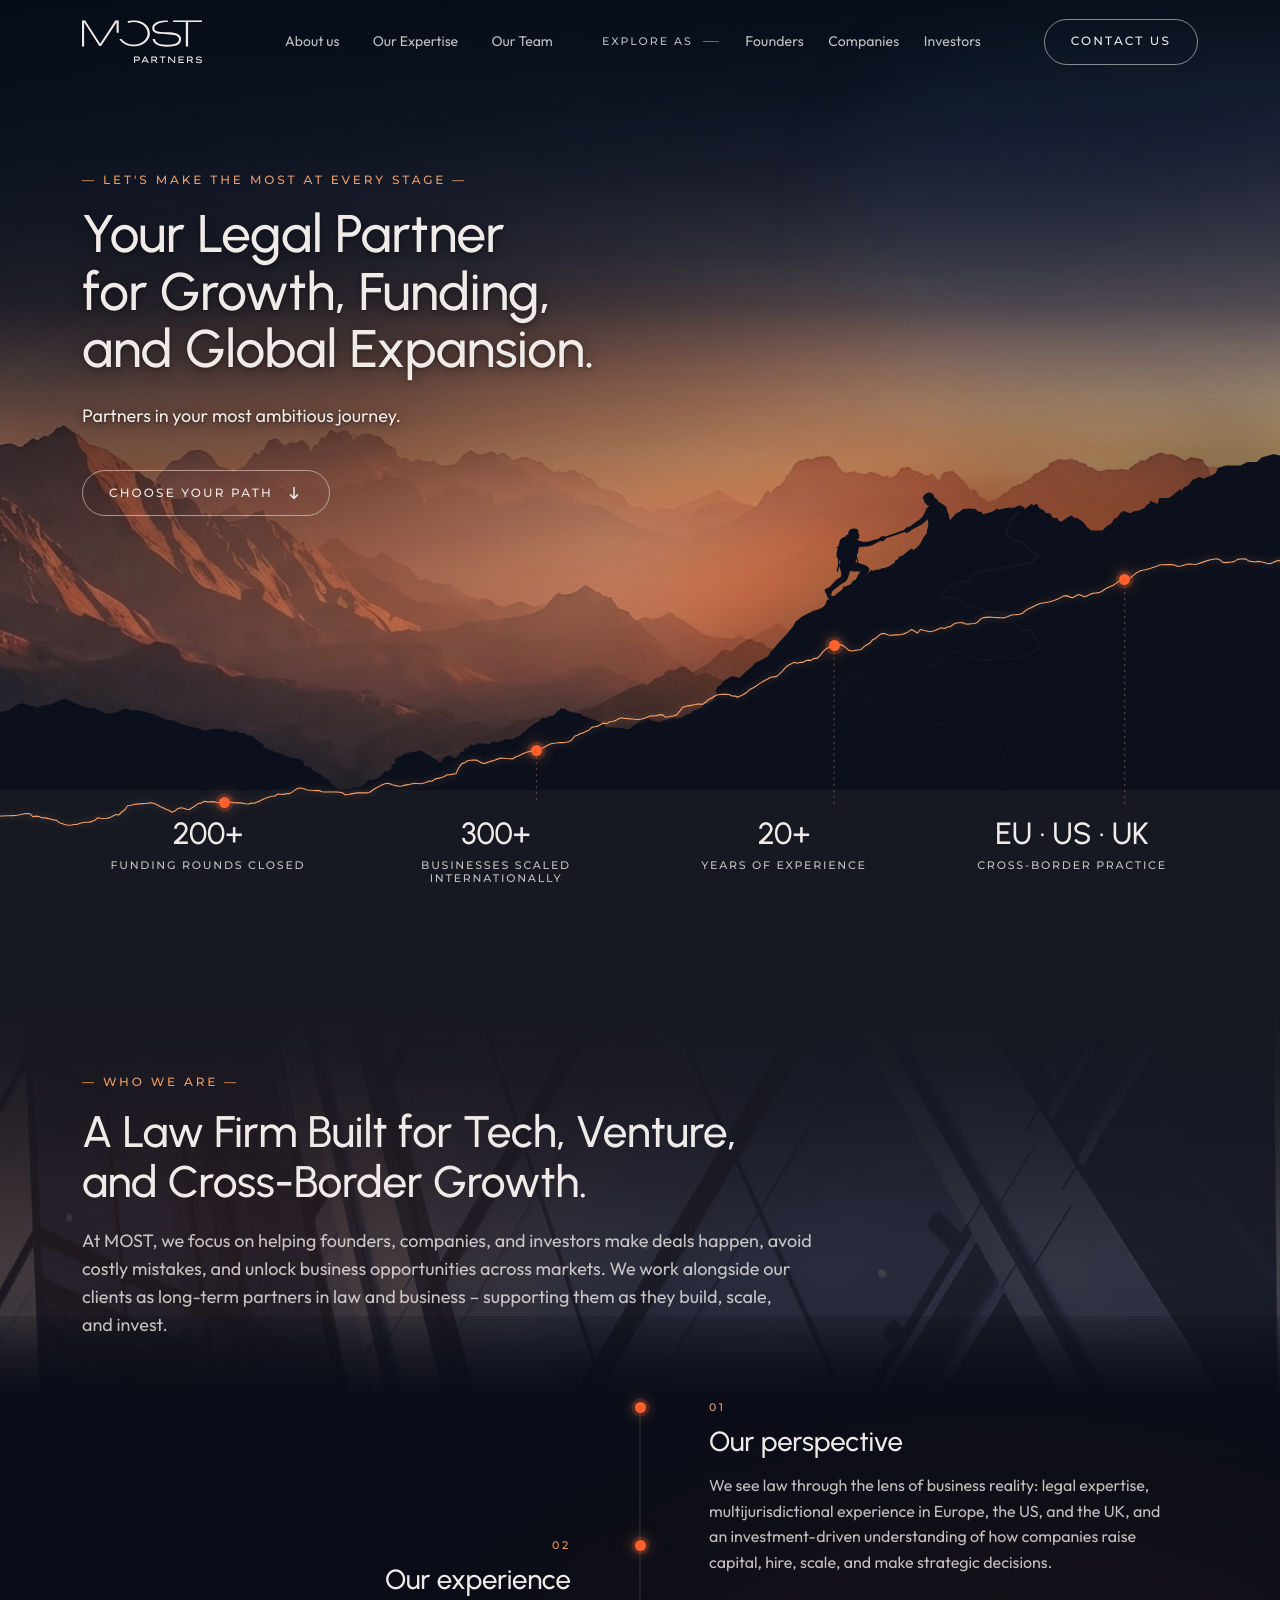
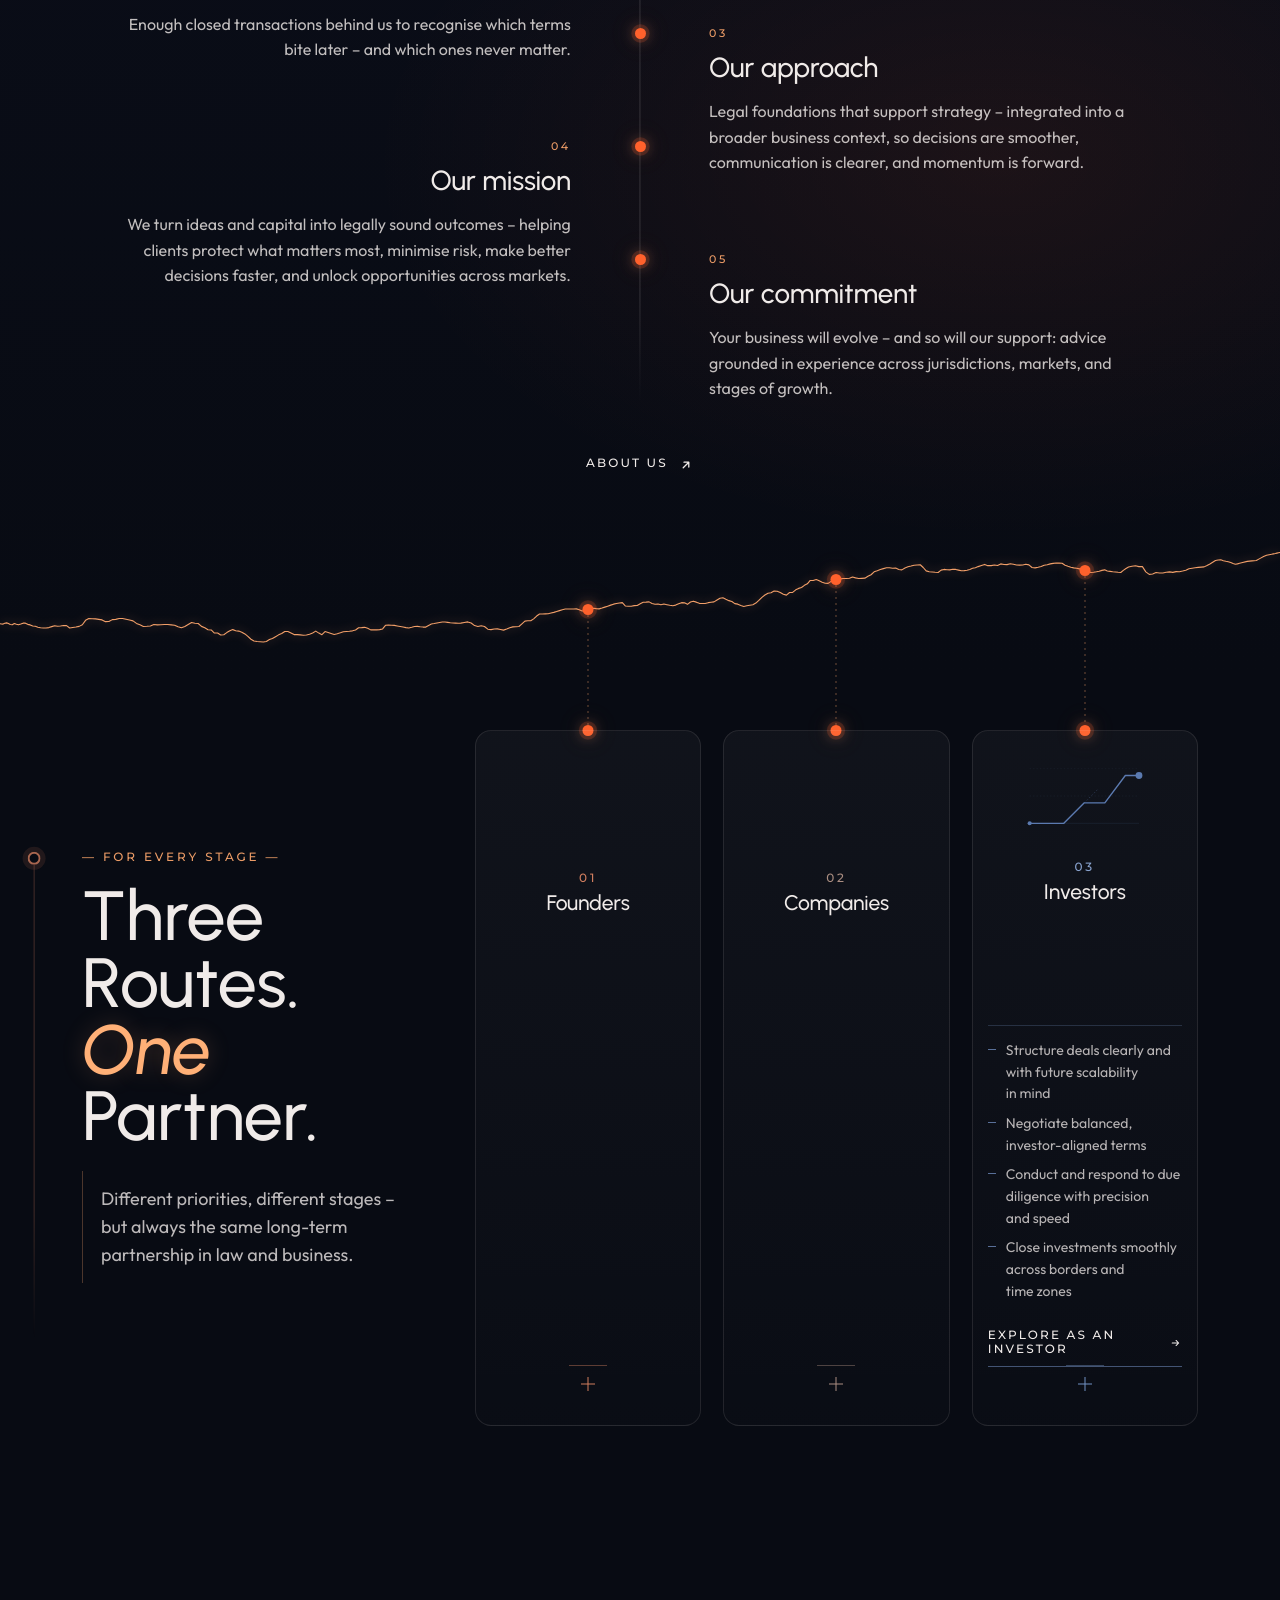
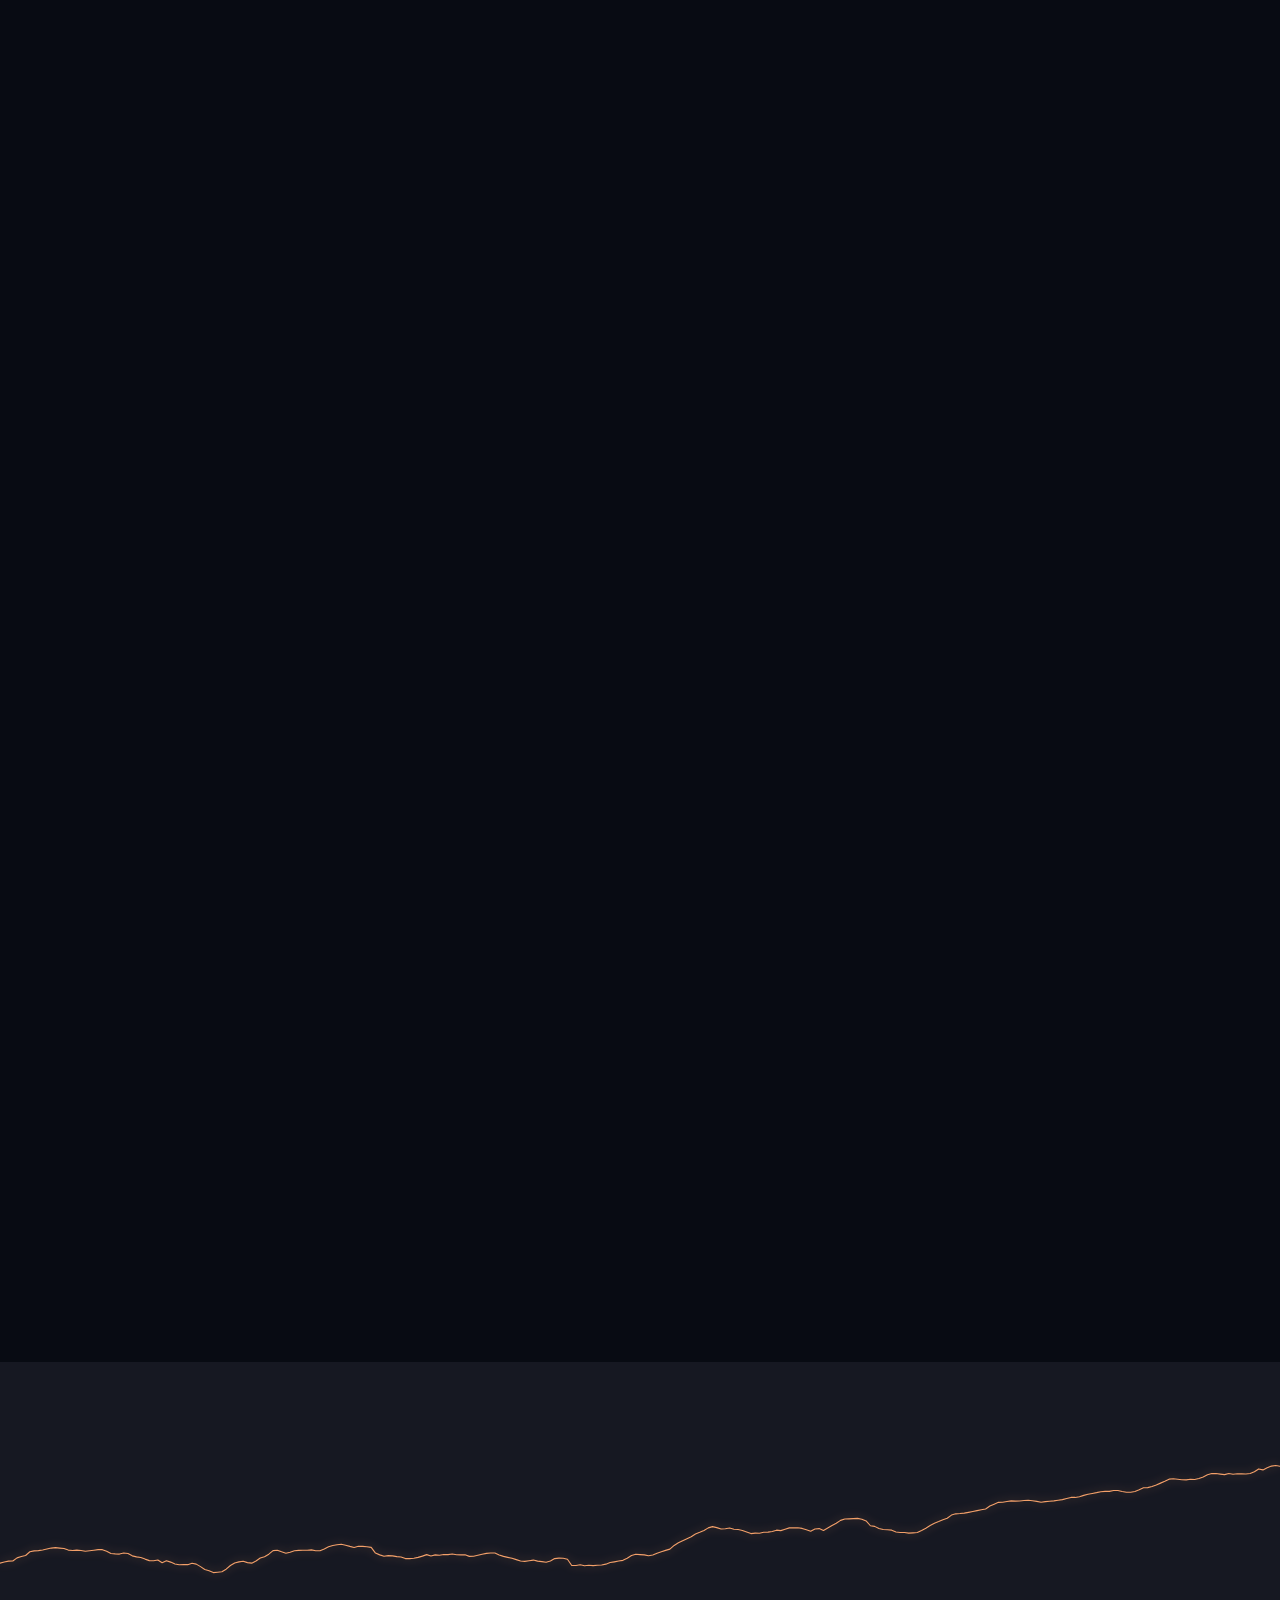
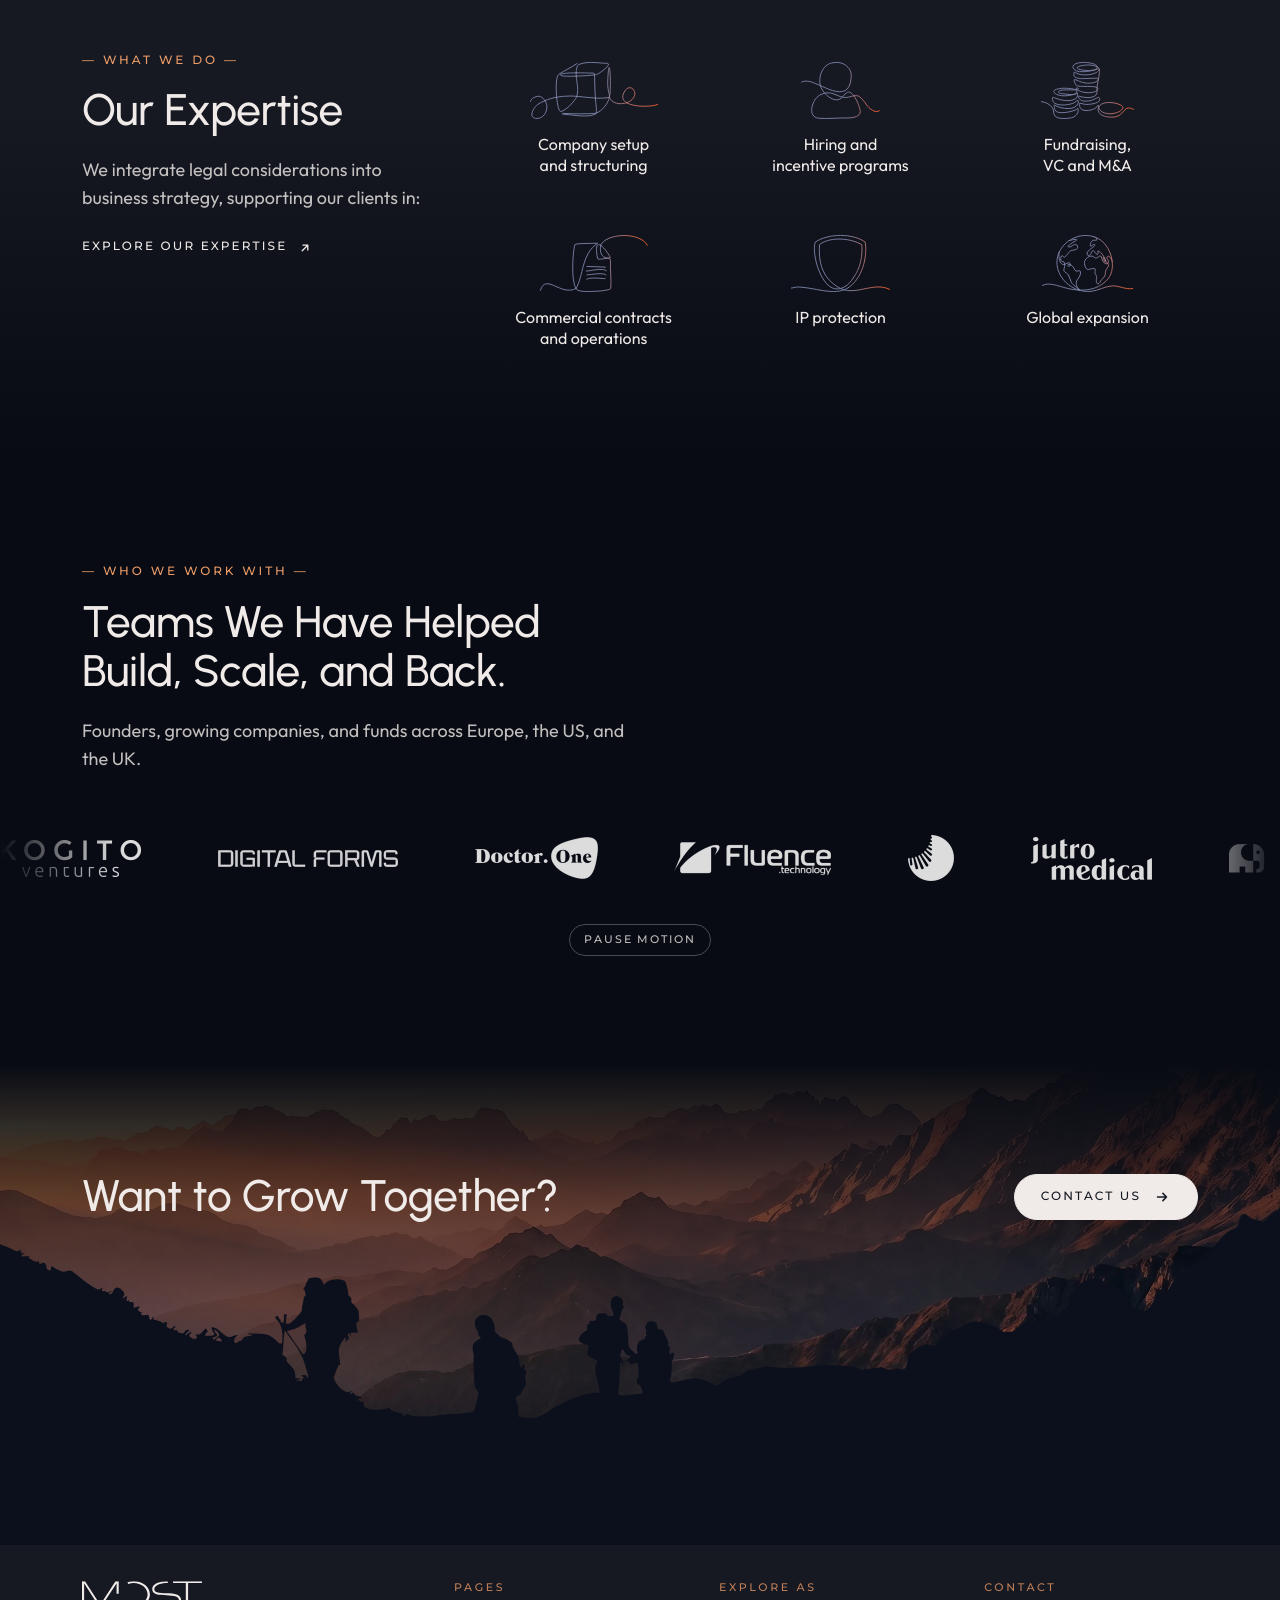
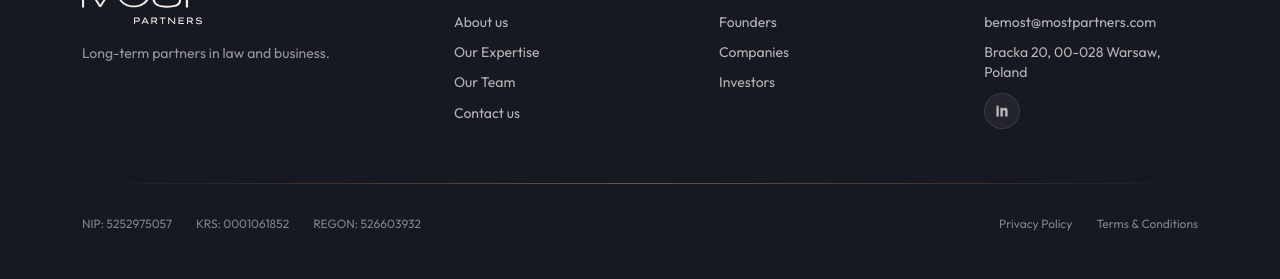
==== index.html @ ebda1b15 "Client marks: the clients' logos in place of the placeholders Eight logos from the client, white on " ====
<!doctype html>
<html lang="en">
  <head>
    <meta charset="utf-8" />
    <meta name="viewport" content="width=device-width, initial-scale=1" />
    <meta name="robots" content="noindex, nofollow, noarchive, nosnippet" />
    <meta name="googlebot" content="noindex, nofollow, noarchive, nosnippet" />
    <title>MOST Partners – Legal Partner for Growth</title>
    <meta
      name="description"
      content="MOST accompanies founders, tech companies, and investors as long-term partners in law and business."
    />
    <link rel="icon" href="favicon.svg" type="image/svg+xml" />
    <meta property="og:type" content="website" />
    <meta property="og:site_name" content="MOST Partners" />
    <meta property="og:title" content="MOST Partners – Legal Partner for Growth" />
    <meta property="og:description" content="MOST accompanies founders, tech companies, and investors as long-term partners in law and business." />
    <meta property="og:image" content="og-image.jpg" />
    <meta name="twitter:card" content="summary_large_image" />
    <link rel="preconnect" href="https://fonts.googleapis.com" />
    <link rel="preconnect" href="https://fonts.gstatic.com" crossorigin />
    <link
      rel="preload"
      as="style"
      href="https://fonts.googleapis.com/css2?family=Montserrat:wght@500&family=Outfit:wght@400;500&family=Urbanist:ital,wght@0,500;0,600;1,500&display=swap"
      onload="this.onload=null;this.rel='stylesheet'"
    />
    <noscript>
      <link
        href="https://fonts.googleapis.com/css2?family=Montserrat:wght@500&family=Outfit:wght@400;500&family=Urbanist:ital,wght@0,500;0,600;1,500&display=swap"
        rel="stylesheet"
      />
    </noscript>
    <link rel="stylesheet" href="styles.css" />
    <script src="script.js" defer></script>
  </head>
  <body class="page--home">
    <a class="skip-link" href="#main">Skip to content</a>
    <svg width="0" height="0" style="position:absolute" aria-hidden="true">
      <symbol id="most-logo" viewBox="0 0 160 58">
        <path d="M46.1176 16.6761V2.64803L25.4118 34.1921H23.0588L2.82353 2.64803V34.8539H0V0.000976562H4L24.2989 31.1793L44.6596 0.000976562H48.9412V16.6761H46.1176Z" />
        <path d="M138.405 2.42772L131.413 2.4491L121.412 2.42772V0.0454102H159.925V2.42772H141.47V34.8427H138.405V2.42772Z" />
        <path d="M87.1559 20.0227C87.3404 19.172 87.4367 18.2971 87.4367 17.4056C87.4367 9.129 79.0972 2.37804 68.8867 2.37804C66.4508 2.37804 64.0639 2.75627 61.7605 3.51911L60.5396 1.48402C63.2406 0.537788 66.1008 0.0513 69.122 0.0513C81.0285 0.0513 90.5527 7.75359 90.5527 17.4056C90.5527 18.2958 90.4723 19.1695 90.3177 20.0227C89.9974 21.7789 89.3585 23.4485 88.4513 24.9895C85.0152 30.8159 77.7155 34.8135 69.122 34.8135C60.5144 34.8135 53.1736 30.8324 49.7249 24.9895H52.7884C56.0147 29.4748 62.0161 32.488 68.8867 32.488C75.7447 32.488 81.7051 29.4608 84.9156 24.9895C86.001 23.4778 86.7709 21.8018 87.1559 20.0227Z" />
        <path d="M114.353 2.42674C103.316 2.42674 96.4705 5.99848 96.4705 10.5885C96.4705 12.9579 97.7646 13.8238 99.8823 14.7797C103.059 16.2135 109.077 15.9515 113.059 16.1032C117.559 16.2554 122.736 16.3607 127.059 18.0885C129.412 19.0289 132.118 21.7293 132.118 24.7061C132.118 31.3238 128.782 35.1841 112.507 35.1841C95.8823 35.1841 94.4705 26.6914 94.1924 25.037H97.2513C97.7646 27.4635 99.1764 32.7576 112.507 32.7576C127.16 32.7576 129.294 29.0076 129.294 24.7061C129.294 22.6106 126.823 21.1216 125.294 20.4047C122.458 19.0753 117.167 18.7332 112.823 18.5297C108.689 18.3779 102.353 18.6042 98.4216 17.0114C95.8051 15.9512 93.647 13.787 93.647 10.5747C93.647 3.75027 101.951 0.000274658 114.353 0.000274658" />
        <path d="M69.4116 57.1026V48.4098H74.4208C74.9271 48.4098 75.3884 48.5299 75.8048 48.77C76.2294 49.0018 76.5682 49.3205 76.8213 49.7262C77.0745 50.1318 77.201 50.583 77.201 51.0798C77.201 51.6013 77.0622 52.0774 76.7846 52.5079C76.507 52.9301 76.1396 53.2695 75.6823 53.5262C75.2251 53.7745 74.7229 53.8987 74.1759 53.8987H70.7343V57.1026H69.4116ZM70.7343 52.6072H74.0534C74.3637 52.6072 74.6495 52.5368 74.9107 52.3961C75.1802 52.2554 75.3925 52.0691 75.5476 51.8373C75.7109 51.6055 75.7926 51.353 75.7926 51.0798C75.7926 50.8231 75.7109 50.5913 75.5476 50.3843C75.3925 50.1774 75.1802 50.0118 74.9107 49.8876C74.6495 49.7634 74.3637 49.7013 74.0534 49.7013H70.7343V52.6072Z" />
        <path d="M79.1814 57.1026L83.37 48.4098H84.9132L89.0773 57.1026H87.6199L84.7417 51.117C84.6682 50.9597 84.5948 50.8066 84.5213 50.6575C84.4478 50.5085 84.3743 50.3595 84.3008 50.2105C84.2355 50.0615 84.1702 49.9042 84.1049 49.7386C84.0395 49.573 83.9742 49.3909 83.9089 49.1922L84.3008 49.1798C84.2273 49.3785 84.1538 49.5647 84.0804 49.7386C84.015 49.9124 83.9456 50.078 83.8721 50.2353C83.7987 50.3926 83.7252 50.5499 83.6517 50.7072C83.5782 50.8562 83.5047 51.0094 83.4312 51.1667L80.5776 57.1026H79.1814ZM81.0062 55.066L81.5329 53.7745H86.6156L86.8238 55.066H81.0062Z" />
        <path d="M92.4354 57.1026V48.4098H97.4446C97.9509 48.4098 98.4122 48.5299 98.8286 48.77C99.2532 49.0018 99.592 49.3205 99.8451 49.7262C100.098 50.1318 100.225 50.583 100.225 51.0798C100.225 51.6013 100.086 52.0774 99.8084 52.5079C99.5308 52.9301 99.1634 53.2695 98.7061 53.5262C98.2489 53.7745 97.7467 53.8987 97.1997 53.8987H93.7582V57.1026H92.4354ZM99.0736 57.1026L96.1587 53.1785L97.5671 52.868L100.727 57.1151L99.0736 57.1026ZM93.7582 52.6072H97.0772C97.3875 52.6072 97.6733 52.5368 97.9345 52.3961C98.204 52.2554 98.4163 52.0691 98.5714 51.8373C98.7347 51.6055 98.8164 51.353 98.8164 51.0798C98.8164 50.8231 98.7347 50.5913 98.5714 50.3843C98.4163 50.1774 98.204 50.0118 97.9345 49.8876C97.6733 49.7634 97.3875 49.7013 97.0772 49.7013H93.7582V52.6072Z" />
        <path d="M106.829 57.1026V49.7013H103.571V48.4098H111.483V49.7013H108.152V57.1026H106.829Z" />
        <path d="M114.933 57.1026V48.4098H116.243L123.2 55.5255L123.127 55.6373C123.086 55.3889 123.049 55.124 123.016 54.8425C122.992 54.5527 122.971 54.2588 122.955 53.9608C122.939 53.6545 122.922 53.3482 122.906 53.0419C122.898 52.7273 122.89 52.4209 122.882 52.1229C122.882 51.8249 122.882 51.5392 122.882 51.266V48.4098H124.204V57.1026H122.869L115.999 50.2477L116.011 50.0739C116.027 50.2229 116.043 50.4009 116.06 50.6079C116.076 50.8148 116.096 51.0384 116.121 51.2785C116.145 51.5185 116.166 51.7669 116.182 52.0236C116.207 52.2719 116.223 52.5244 116.231 52.7811C116.248 53.0294 116.256 53.2654 116.256 53.4889V57.1026H114.933Z" />
        <path d="M128.664 57.1026V48.4098H135.779V49.7013H129.986V55.8111H135.779V57.1026H128.664ZM129.386 53.2902V51.9987H135.106V53.2902H129.386Z" />
        <path d="M139.966 57.1026V48.4098H144.975C145.482 48.4098 145.943 48.5299 146.359 48.77C146.784 49.0018 147.123 49.3205 147.376 49.7262C147.629 50.1318 147.756 50.583 147.756 51.0798C147.756 51.6013 147.617 52.0774 147.339 52.5079C147.061 52.9301 146.694 53.2695 146.237 53.5262C145.78 53.7745 145.277 53.8987 144.73 53.8987H141.289V57.1026H139.966ZM146.604 57.1026L143.689 53.1785L145.098 52.868L148.258 57.1151L146.604 57.1026ZM141.289 52.6072H144.608C144.918 52.6072 145.204 52.5368 145.465 52.3961C145.735 52.2554 145.947 52.0691 146.102 51.8373C146.265 51.6055 146.347 51.353 146.347 51.0798C146.347 50.8231 146.265 50.5913 146.102 50.3843C145.947 50.1774 145.735 50.0118 145.465 49.8876C145.204 49.7634 144.918 49.7013 144.608 49.7013H141.289V52.6072Z" />
        <path d="M155.97 57.2268C155.358 57.2268 154.791 57.1647 154.268 57.0405C153.754 56.9164 153.28 56.7301 152.847 56.4817C152.423 56.2334 152.035 55.9188 151.684 55.5379L152.517 54.4203C153.047 54.975 153.586 55.3806 154.133 55.6373C154.689 55.8939 155.305 56.0222 155.983 56.0222C156.407 56.0222 156.815 55.9726 157.207 55.8732C157.599 55.7656 157.922 55.6083 158.175 55.4013C158.428 55.1861 158.555 54.917 158.555 54.5941C158.555 54.3872 158.485 54.2175 158.346 54.085C158.208 53.9525 158.024 53.8449 157.795 53.7621C157.575 53.6793 157.334 53.6131 157.073 53.5634C156.811 53.5137 156.558 53.4765 156.313 53.4517C156.077 53.4268 155.877 53.4061 155.713 53.3896C155.166 53.3151 154.668 53.2157 154.219 53.0915C153.778 52.9591 153.398 52.7935 153.08 52.5948C152.77 52.3961 152.529 52.1519 152.357 51.8621C152.194 51.5724 152.112 51.2371 152.112 50.8562C152.112 50.4506 152.206 50.0904 152.394 49.7758C152.59 49.453 152.86 49.1839 153.202 48.9687C153.554 48.7451 153.958 48.5754 154.415 48.4595C154.88 48.3436 155.383 48.2856 155.921 48.2856C156.493 48.2856 157.016 48.3436 157.489 48.4595C157.963 48.5754 158.383 48.7493 158.751 48.9811C159.126 49.2046 159.436 49.4819 159.681 49.8131L158.8 50.7941C158.571 50.5127 158.306 50.2767 158.003 50.0863C157.701 49.8876 157.371 49.7386 157.011 49.6392C156.66 49.5399 156.285 49.4902 155.885 49.4902C155.444 49.4902 155.048 49.5399 154.697 49.6392C154.346 49.7386 154.068 49.8793 153.864 50.0615C153.66 50.2353 153.558 50.4506 153.558 50.7072C153.558 50.9307 153.619 51.1212 153.741 51.2785C153.872 51.4358 154.052 51.5682 154.28 51.6758C154.509 51.7752 154.782 51.858 155.101 51.9242C155.427 51.9904 155.787 52.0484 156.179 52.0981C156.669 52.156 157.142 52.2305 157.599 52.3216C158.057 52.4127 158.465 52.541 158.824 52.7066C159.183 52.8639 159.469 53.0791 159.681 53.3523C159.894 53.6255 160 53.9815 160 54.4203C160 54.9832 159.832 55.4758 159.498 55.8981C159.163 56.3203 158.693 56.6473 158.089 56.8791C157.493 57.1109 156.787 57.2268 155.97 57.2268Z" />
      </symbol>
    </svg>

    <div class="scroll-progress" aria-hidden="true"></div>

    <header class="top-nav">
      <a class="wordmark" href="index.html" aria-label="MOST Partners home" aria-current="page">
        <svg class="wordmark__logo" viewBox="0 0 160 58" role="img" aria-label="MOST Partners">
          <use href="#most-logo" />
        </svg>
      </a>

      <nav class="top-nav__menu top-nav__menu--left" aria-label="Primary sections">
        <a href="about-us.html">About us</a>
        <a href="expertise.html">Our Expertise</a>
        <a href="our-team.html">Our Team</a>
      </nav>

      <nav class="top-nav__menu top-nav__menu--right" aria-labelledby="nav-explore-as">
        <span class="top-nav__lead" id="nav-explore-as">explore as</span>
        <a href="for-founders.html">Founders</a>
        <a href="for-companies.html">Companies</a>
        <a href="for-investors.html">Investors</a>
      </nav>

      <a class="nav-cta btn" href="contact.html">Contact us</a>

      <button class="icon-button" type="button" aria-label="Open menu" aria-expanded="false" aria-controls="mobile-menu">
        <span></span>
        <span></span>
      </button>
    </header>

    <div class="mobile-menu" id="mobile-menu" role="dialog" aria-modal="true" aria-label="Menu" hidden>
      <div class="mobile-menu__panel">
        <div class="mobile-menu__top">
          <a class="wordmark" href="index.html" aria-label="MOST Partners home" aria-current="page">
            <svg class="wordmark__logo" viewBox="0 0 160 58" role="img" aria-label="MOST">
              <use href="#most-logo" />
            </svg>
          </a>
          <button class="close-button" type="button" aria-label="Close menu">
            <svg viewBox="0 0 24 24" aria-hidden="true">
              <path d="M6 6l12 12M18 6 6 18" />
            </svg>
          </button>
        </div>
        <nav class="mobile-menu__links" aria-label="Site pages">
          <ul class="mobile-menu__primary">
            <li><a href="about-us.html">About us</a></li>
            <li><a href="expertise.html">Our Expertise</a></li>
            <li><a href="our-team.html">Our Team</a></li>
          </ul>
          <div class="mobile-menu__group">
            <p class="mobile-menu__lead" id="mobile-menu-explore">explore as</p>
            <ul class="mobile-menu__audience" aria-labelledby="mobile-menu-explore">
              <li><a class="mobile-menu__route mobile-menu__route--founders" href="for-founders.html">Founders</a></li>
              <li><a class="mobile-menu__route mobile-menu__route--companies" href="for-companies.html">Companies</a></li>
              <li><a class="mobile-menu__route mobile-menu__route--investors" href="for-investors.html">Investors</a></li>
            </ul>
          </div>
        </nav>
        <div class="mobile-menu__foot">
          <a class="mobile-menu__cta btn btn--solid" href="contact.html">
            <span>Contact us</span>
            <svg viewBox="0 0 20 20" aria-hidden="true"><path d="M5 10h10M11 6l4 4-4 4" fill="none" stroke="currentColor" stroke-width="1.7" stroke-linecap="round" stroke-linejoin="round" /></svg>
          </a>
          <div class="mobile-menu__contact">
            <a class="mobile-menu__mail" href="mailto:bemost@mostpartners.com">bemost@mostpartners.com</a>
            <a class="mobile-menu__social" href="#" aria-label="LinkedIn"><svg viewBox="0 0 20 20" aria-hidden="true"><path d="M3 6h3v11H3V6Zm1.5-3a1.5 1.5 0 1 1 0 3 1.5 1.5 0 0 1 0-3ZM8 6h3v1.5c.5-1 1.6-1.7 3-1.7 2.2 0 3 1.4 3 3.8V17h-3v-6c0-1.4-.4-2-1.4-2-1 0-1.6.7-1.6 2v6H8V6Z" fill="currentColor"/></svg></a>
          </div>
        </div>
        <div class="mobile-menu__ridge" aria-hidden="true">
          <img src="gora-bez-tla-2000px.svg" width="2000" height="850" alt="" decoding="async" />
        </div>
      </div>
    </div>

    <main id="main" tabindex="-1">
      <section class="hero" aria-labelledby="hero-title">
        <div class="hero-media" aria-hidden="true">
          <picture>
            <source media="(max-width: 480px) and (max-aspect-ratio: 3/4)" srcset="background-crop-home.webp" width="1066" height="1696" />
            <img class="hero-bg" src="background.webp" srcset="background-640.webp 640w, background-1280.webp 1280w, background-1920.webp 1920w, background.webp 2496w" sizes="(min-width: 1024px) 2496px, (orientation: landscape) 100vw, (min-width: 768px) 2400px, (min-width: 381px) 1177px, 309vw" width="2496" height="1696" alt="" fetchpriority="high" decoding="async" />
          </picture>
          <div class="hero-wash"></div>
          <div class="hero-vignette"></div>
          <div class="hero-noise"></div>
        </div>

        <div class="hero-glow" aria-hidden="true">
          <span class="hero-glow__sun"></span>
          <span class="hero-glow__haze"></span>
        </div>

        <div class="hero-ridges" aria-hidden="true">
          <div class="hero-climbers-sun" aria-hidden="true"></div>

          <img class="hero-ridges__img" src="gora-bez-tla-2000px.svg" width="2000" height="850" alt="" fetchpriority="high" decoding="async" />

          <div class="hero-climbers" aria-hidden="true">
            <img class="hero-climbers__img" src="climbers.svg" width="178" height="150" alt="" decoding="async" />
          </div>
        </div>

        <div class="hero-content">
          <p class="eyebrow reveal">let's make the most at every stage</p>
          <h1 class="hero-title reveal" id="hero-title">
            Your Legal Partner
            <span>for Growth, Funding,</span>
            <span>and Global Expansion.</span>
          </h1>
          <p class="hero-tagline reveal">
            Partners in your most ambitious journey.
          </p>
          <a class="primary-cta btn reveal" href="#for-you">
            <span>choose your path</span>
            <svg viewBox="0 0 20 20" aria-hidden="true">
              <path d="M10 4v12M6 12l4 4 4-4" />
            </svg>
          </a>
        </div>

        <div class="hero-stats" role="group" aria-label="Highlights">
          <div class="hero-stat">
            <strong>200+</strong>
            <span>Funding rounds closed</span>
            <p class="hero-stat__copy">Pre-seed through Series&nbsp;C and beyond, structured to keep growth on track.</p>
          </div>
          <div class="hero-stat">
            <strong>300+</strong>
            <span>Businesses scaled internationally</span>
            <p class="hero-stat__copy">From formation through cross-border expansion across Europe, the&nbsp;US, and the UK.</p>
          </div>
          <div class="hero-stat">
            <strong>20+</strong>
            <span>Years of experience</span>
            <p class="hero-stat__copy">Lawyers with backgrounds in Polish, English, and US&nbsp;law&nbsp;– working with founders, companies, and&nbsp;investors.</p>
          </div>
          <div class="hero-stat">
            <strong>EU · US · UK</strong>
            <span>Cross-border practice</span>
            <p class="hero-stat__copy">Multijurisdictional experience advising on venture, commercial, and M&amp;A transactions across markets.</p>
          </div>
        </div>

      </section>

      <div class="ridge-edge" aria-hidden="true">
        <svg class="ridge-edge__leaders" viewBox="0 0 2000 100" preserveAspectRatio="none" aria-hidden="true"></svg>
      </div>

      <svg class="hero-trail" viewBox="0 0 2000 850" preserveAspectRatio="none" aria-hidden="true">
        <path class="hero-trail__path" d="" />
        <g class="hero-trail__leaders"></g>
      </svg>

      <div class="hero-trail-points" aria-hidden="true"></div>

      <div class="hero-trail-labels" aria-hidden="true"></div>

      <!-- WHO WE ARE: the first section after the hero (client, 30.09: first who
           we are, then what we do and for whom). The intro on the facade photo
           the client chose for it, then five rows on the rail's spine
           (perspective, experience, approach, mission, commitment: the Home and
           About Us copy) - text only, the drawings are Our Expertise's - then
           the one link to About Us. -->
      <section class="whoweare" aria-labelledby="whoweare-title">
        <div class="whoweare__intro">
          <div class="whoweare__bg" aria-hidden="true">
            <img src="arch-band-facade.webp" width="1800" height="900" alt="" loading="lazy" decoding="async" />
            <div class="whoweare__wash"></div>
          </div>
          <header class="whoweare__head" data-reveal>
            <p class="whoweare__eyebrow">&mdash; who we are &mdash;</p>
            <h2 class="whoweare__title" id="whoweare-title">
              A Law Firm Built for Tech, Venture, and Cross-Border&nbsp;Growth.
            </h2>
            <p class="whoweare__lede">
              At MOST, we focus on helping founders, companies, and investors make deals happen, avoid costly mistakes, and unlock business opportunities across&nbsp;markets. We work alongside our clients as long-term partners in law and business&nbsp;&ndash; supporting them as they build, scale, and&nbsp;invest.
            </p>
          </header>
        </div>

        <ol class="ex-rail">

          <li class="ex-rail__step io-reveal">
            <span class="ex-rail__node" aria-hidden="true"></span>
            <div class="ex-rail__body">
              <p class="ex-rail__num">01</p>
              <h3 class="ex-rail__name">Our perspective</h3>
              <p class="ex-rail__copy">We see law through the lens of business reality: legal expertise, multijurisdictional experience in Europe, the US, and the UK, and an investment-driven understanding of how companies raise capital, hire, scale, and make strategic&nbsp;decisions.</p>
            </div>
          </li>

          <li class="ex-rail__step io-reveal">
            <span class="ex-rail__node" aria-hidden="true"></span>
            <div class="ex-rail__body">
              <p class="ex-rail__num">02</p>
              <h3 class="ex-rail__name">Our experience</h3>
              <p class="ex-rail__copy">Enough closed transactions behind us to recognise which terms bite later&nbsp;&ndash; and which ones never&nbsp;matter.</p>
            </div>
          </li>

          <li class="ex-rail__step io-reveal">
            <span class="ex-rail__node" aria-hidden="true"></span>
            <div class="ex-rail__body">
              <p class="ex-rail__num">03</p>
              <h3 class="ex-rail__name">Our approach</h3>
              <p class="ex-rail__copy">Legal foundations that support strategy&nbsp;&ndash; integrated into a broader business context, so decisions are smoother, communication is clearer, and momentum is&nbsp;forward.</p>
            </div>
          </li>

          <li class="ex-rail__step io-reveal">
            <span class="ex-rail__node" aria-hidden="true"></span>
            <div class="ex-rail__body">
              <p class="ex-rail__num">04</p>
              <h3 class="ex-rail__name">Our mission</h3>
              <p class="ex-rail__copy">We turn ideas and capital into legally sound outcomes&nbsp;&ndash; helping clients protect what matters most, minimise risk, make better decisions faster, and unlock opportunities across&nbsp;markets.</p>
            </div>
          </li>

          <li class="ex-rail__step io-reveal">
            <span class="ex-rail__node" aria-hidden="true"></span>
            <div class="ex-rail__body">
              <p class="ex-rail__num">05</p>
              <h3 class="ex-rail__name">Our commitment</h3>
              <p class="ex-rail__copy">Your business will evolve&nbsp;&ndash; and so will our support: advice grounded in experience across jurisdictions, markets, and stages of&nbsp;growth.</p>
            </div>
          </li>
        </ol>

        <div class="whoweare__more io-reveal">
          <a class="whoweare__link link-arrow" href="about-us.html">
            <span>About us</span>
            <svg viewBox="0 0 20 20" aria-hidden="true"><path d="M6.5 13.5 13.5 6.5M7.5 6.5h6v6" /></svg>
          </a>
        </div>
      </section>

      <!-- AUDIENCE INTRO: triptych with expandable persona cards -->
      <section class="audience-intro" id="for-you" aria-labelledby="audience-intro-title">
        <div class="audience-intro__trail-edge audience-intro__trail-edge--bottom" aria-hidden="true"><span class="has-trail__dot audience-intro__edge-dot" data-reveal></span></div>
        <div class="audience-intro__grid" data-audience-triptych>
          <header class="audience-intro__head">
            <p class="audience-intro__eyebrow">— for every stage —</p>
            <h2 class="audience-intro__title" id="audience-intro-title">
              Three Routes.<br>
              <span class="audience-intro__title-one">One</span><br>
              Partner.
            </h2>
            <p class="audience-intro__lede">
              Different priorities, different stages&nbsp;– but always the same long-term partnership in law and&nbsp;business.
            </p>
          </header>

          <div class="audience-col audience-col--founders">
            <div class="audience-col__connector" aria-hidden="true">
              <span class="audience-col__trail-marker"></span>
              <span class="audience-col__card-marker"></span>
            </div>
            <article class="preview preview--founders is-expanded" data-audience-card>
              <div class="preview__chart" aria-hidden="true">
                <svg class="preview__route" viewBox="0 0 200 120" preserveAspectRatio="xMidYMid meet">
                  <line x1="20" y1="100" x2="180" y2="100" stroke="rgba(209,126,95,0.18)" stroke-width="1" />
                  <line x1="20" y1="60" x2="180" y2="60" stroke="rgba(209,126,95,0.12)" stroke-width="1" stroke-dasharray="2 3" />
                  <line x1="20" y1="20" x2="180" y2="20" stroke="rgba(209,126,95,0.1)" stroke-width="1" stroke-dasharray="2 3" />
                  <path d="M20 100 C 60 100, 80 60, 110 50 S 160 20, 180 10" stroke="#D17E5F" stroke-width="2" fill="none" stroke-linecap="round" />
                  <circle cx="20" cy="100" r="4" fill="#D17E5F" />
                  <circle cx="180" cy="10" r="5" fill="#D17E5F" />
                </svg>
              </div>
              <header class="preview__head">
                <span class="preview__num">01</span>
                <h3 class="preview__name" id="route-founders">Founders</h3>
                <p class="preview__hint">building from&nbsp;zero</p>
              </header>
              <button class="preview__toggle" type="button" aria-describedby="route-founders" aria-expanded="true" data-audience-toggle>
                <span class="preview__toggle-label">show less</span>
                <span class="preview__toggle-icon" aria-hidden="true"></span>
              </button>
              <div class="preview__body">
                <p class="preview__copy">
                  We take over the legal aspects of running your business so that you can focus on building and growing it. Have us as your legal partner at every stage&nbsp;– from formation and hiring to funding, expansion, and&nbsp;exit.
                </p>
                <ul class="preview__list">
                  <li>Form your company correctly, plan founders' agreements and cap&nbsp;tables</li>
                  <li>Raise funding and negotiate fair, predictable&nbsp;terms</li>
                  <li>Hire and incentivise the right team (employment, contractors,&nbsp;ESOPs)</li>
                  <li>Protect your IP, technology, and&nbsp;product</li>
                </ul>
                <a class="preview__cta" href="for-founders.html">
                  <span>explore as a founder</span>
                  <svg viewBox="0 0 20 20" aria-hidden="true"><path d="M5 10h10M11 6l4 4-4 4" fill="none" stroke="currentColor" stroke-width="1.6" stroke-linecap="round" stroke-linejoin="round" /></svg>
                </a>
              </div>
            </article>
          </div>

          <div class="audience-col audience-col--companies">
            <div class="audience-col__connector" aria-hidden="true">
              <span class="audience-col__trail-marker"></span>
              <span class="audience-col__card-marker"></span>
            </div>
            <article class="preview preview--companies" data-audience-card>
              <div class="preview__chart" aria-hidden="true">
                <svg class="preview__route" viewBox="0 0 200 120" preserveAspectRatio="xMidYMid meet">
                  <line x1="20" y1="100" x2="180" y2="100" stroke="rgba(171,142,130,0.18)" stroke-width="1" />
                  <line x1="20" y1="60" x2="180" y2="60" stroke="rgba(171,142,130,0.12)" stroke-width="1" stroke-dasharray="2 3" />
                  <line x1="20" y1="20" x2="180" y2="20" stroke="rgba(171,142,130,0.1)" stroke-width="1" stroke-dasharray="2 3" />
                  <path d="M20 60 L 180 60" stroke="#AB8E82" stroke-width="2" fill="none" stroke-linecap="round" />
                  <rect x="16" y="56" width="8" height="8" fill="#AB8E82" />
                  <rect x="96" y="56" width="8" height="8" fill="rgba(171,142,130,0.7)" />
                  <rect x="176" y="56" width="8" height="8" fill="#AB8E82" />
                </svg>
              </div>
              <header class="preview__head">
                <span class="preview__num">02</span>
                <h3 class="preview__name" id="route-companies">Companies</h3>
                <p class="preview__hint">scaling with&nbsp;confidence</p>
              </header>
              <button class="preview__toggle" type="button" aria-describedby="route-companies" aria-expanded="false" data-audience-toggle>
                <span class="preview__toggle-label">read more</span>
                <span class="preview__toggle-icon" aria-hidden="true"></span>
              </button>
              <div class="preview__body">
                <p class="preview__copy">
                  We take care of the legal processes that each business needs, so you can scale and expand with confidence. From commercial contracts to cross-border transactions and complex deals&nbsp;– we support operational, structural, and international growth at every&nbsp;stage.
                </p>
                <ul class="preview__list">
                  <li>Strong legal foundations for operations and&nbsp;scale</li>
                  <li>Raise capital with clean, investor-aligned&nbsp;documentation</li>
                  <li>Manage employment, contractors, and ESOP&nbsp;programs</li>
                  <li>Navigate cross-border expansion and&nbsp;compliance</li>
                </ul>
                <a class="preview__cta" href="for-companies.html">
                  <span>explore as a company</span>
                  <svg viewBox="0 0 20 20" aria-hidden="true"><path d="M5 10h10M11 6l4 4-4 4" fill="none" stroke="currentColor" stroke-width="1.6" stroke-linecap="round" stroke-linejoin="round" /></svg>
                </a>
              </div>
            </article>
          </div>

          <div class="audience-col audience-col--investors">
            <div class="audience-col__connector" aria-hidden="true">
              <span class="audience-col__trail-marker"></span>
              <span class="audience-col__card-marker"></span>
            </div>
            <article class="preview preview--investors" data-audience-card>
              <div class="preview__chart" aria-hidden="true">
                <svg class="preview__route" viewBox="0 0 200 120" preserveAspectRatio="xMidYMid meet">
                  <line x1="20" y1="100" x2="180" y2="100" stroke="rgba(91,122,176,0.18)" stroke-width="1" />
                  <line x1="20" y1="60" x2="180" y2="60" stroke="rgba(91,122,176,0.12)" stroke-width="1" stroke-dasharray="2 3" />
                  <line x1="20" y1="20" x2="180" y2="20" stroke="rgba(91,122,176,0.1)" stroke-width="1" stroke-dasharray="2 3" />
                  <path d="M20 100 L 70 100 L 100 70 L 130 70 L 160 30 L 180 30" stroke="#5B7AB0" stroke-width="2" fill="none" stroke-linecap="round" stroke-linejoin="round" />
                  <path d="M100 70 L 120 50" stroke="rgba(91,122,176,0.5)" stroke-width="1" fill="none" stroke-dasharray="2 3" />
                  <circle cx="20" cy="100" r="3" fill="#5B7AB0" />
                  <circle cx="180" cy="30" r="5" fill="#5B7AB0" />
                </svg>
              </div>
              <header class="preview__head">
                <span class="preview__num">03</span>
                <h3 class="preview__name" id="route-investors">Investors</h3>
                <p class="preview__hint">deploying capital</p>
              </header>
              <button class="preview__toggle" type="button" aria-describedby="route-investors" aria-expanded="false" data-audience-toggle>
                <span class="preview__toggle-label">read more</span>
                <span class="preview__toggle-icon" aria-hidden="true"></span>
              </button>
              <div class="preview__body">
                <p class="preview__copy">
                  We structure, negotiate, and close deals so you can focus on sourcing opportunities and maximising value. Partner with us to turn potential into performance&nbsp;– and investments into lasting&nbsp;returns.
                </p>
                <ul class="preview__list">
                  <li>Structure deals clearly and with future scalability in&nbsp;mind</li>
                  <li>Negotiate balanced, investor-aligned&nbsp;terms</li>
                  <li>Conduct and respond to due diligence with precision and&nbsp;speed</li>
                  <li>Close investments smoothly across borders and time&nbsp;zones</li>
                </ul>
                <a class="preview__cta" href="for-investors.html">
                  <span>explore as an investor</span>
                  <svg viewBox="0 0 20 20" aria-hidden="true"><path d="M5 10h10M11 6l4 4-4 4" fill="none" stroke="currentColor" stroke-width="1.6" stroke-linecap="round" stroke-linejoin="round" /></svg>
                </a>
              </div>
            </article>
          </div>
        </div>
      </section>



      <!-- OUR EXPERTISE: back on Home after Three routes in one view (client,
           30.09), now laid out as the other sections are (client, 6.10): the
           title on one side - a large white one, as theirs - and the six areas
           on the other in two rows of three, each name directly under its
           drawing, as the audience pages set their Our Expertise. The link
           comes after the six in the reading order and stands under the lede
           on a desktop (see the stylesheet). -->
      <section class="home-expertise" id="expertise" aria-labelledby="home-expertise-title">
        <div class="home-expertise__inner">
          <div class="home-expertise__copy">
            <p class="home-expertise__eyebrow">&mdash; what we do &mdash;</p>
            <h2 class="home-expertise__title" id="home-expertise-title">Our Expertise</h2>
            <p class="home-expertise__lede">We integrate legal considerations into business strategy, supporting our clients&nbsp;in:</p>
          </div>
          <ul class="home-expertise__list" data-draw-group>
            <li class="home-expertise__item">
              <span class="home-expertise__art" aria-hidden="true">
                <svg class="ex-icon" aria-hidden="true" overflow="visible" viewBox="0 0 146 65.0003" fill="none" xmlns="http://www.w3.org/2000/svg">
                <path d="M73.5985 14.6278C73.6783 15.5314 73.7226 16.7513 73.7485 18.1454C73.8907 25.792 74.09 33.5208 74.6435 41.1938M73.5985 14.6278C73.5293 13.844 73.4332 13.2982 73.2991 13.083C72.9408 12.508 71.4723 12.6514 66.5546 12.5624C66.2377 12.5567 59.723 12.3132 52.6627 12.3556M73.5985 14.6278C69.0244 15.2724 60.634 15.9136 52.809 16.1727M73.5985 14.6278C75.1323 14.4117 76.2371 14.1952 76.7474 13.9926C78.6073 13.2543 90.6439 5.17091 89.4824 2.1753C89.0349 1.02128 86.4439 1.60182 85.3595 1.51149C75.909 0.724258 64.5805 -0.866917 55.6455 2.9218C53.6788 3.75573 53.092 7.997 52.8462 9.82134C52.7362 10.638 52.6788 11.4847 52.6627 12.3556M0.50065 44.9333C0.418576 41.6693 8.21203 37.8268 12.13 39.5351C13.9536 40.3302 15.7309 42.1081 17.0448 44.1114M17.0448 44.1114C18.0265 45.6082 18.7497 47.2308 19.0403 48.6636C20.5949 56.3266 14.923 65.7258 6.46659 64.3682C-2.60697 62.9114 4.67373 51.1295 8.92411 48.3846C11.4991 46.7217 14.2208 45.3045 17.0448 44.1114ZM17.0448 44.1114C21.3147 42.3076 25.8186 41.016 30.403 40.1622M30.403 40.1622C35.4963 39.2136 40.6891 38.8054 45.7709 38.8352C48.2728 38.8499 50.8192 38.9905 53.3942 39.1983M30.403 40.1622C31.269 49.1395 33.0974 56.862 35.1746 56.4774C40.9461 55.409 49.1037 46.3997 52.2205 41.5512C52.698 40.8084 53.0848 40.0218 53.3942 39.1983M30.403 40.1622C29.3423 29.1665 29.7253 16.2882 32.8632 14.1187C39.4924 9.53525 47.1968 6.32309 53.7492 1.70628M53.3942 39.1983C60.3727 39.7612 67.5615 40.8168 74.6435 41.1938M53.3942 39.1983C55.8379 32.6937 53.4545 23.8851 52.809 16.1727M74.6435 41.1938C80.0648 41.4823 85.4237 41.3732 90.5778 40.3408M74.6435 41.1938C74.8906 44.6186 75.2082 48.0322 75.6228 51.4224C75.759 52.5367 76.1567 56.3245 75.4719 58.3653M90.5778 40.3408C90.6074 40.3349 90.6369 40.3289 90.6664 40.323M90.5778 40.3408C90.7938 38.9491 90.7533 37.6415 90.3971 36.4914C87.7271 27.8693 88.825 18.2852 89.5156 9.45746C89.5288 9.2886 90.1117 5.47469 90.543 6.287C91.995 9.02206 92.3533 39.9815 90.6664 40.323M90.5778 40.3408C89.497 47.3062 81.9913 56.3791 75.4719 58.3653M90.6664 40.323C93.1006 47.476 102.77 49.067 110.28 46.5264M75.4719 58.3653C74.7651 58.5807 74.0698 58.7128 73.3956 58.7498C61.8972 59.3813 50.4268 59.2914 38.9398 58.6783C35.1841 58.4779 36.7882 59.8183 39.6135 59.8916C50.2913 60.1685 64.3257 63.8768 74.5351 59.6078C74.9674 59.427 75.2678 58.9738 75.4719 58.3653ZM52.6627 12.3556C43.9691 12.4079 34.4483 12.8937 34.6516 14.7907C34.8072 16.2432 43.3994 16.4843 52.809 16.1727M52.6627 12.3556C52.6399 13.5853 52.6994 14.8632 52.809 16.1727M110.28 46.5264C115.393 44.7966 119.505 41.1515 119.649 36.0425C119.818 30.0647 113.04 26.7869 109.228 31.7582C103.731 38.9259 105.399 43.6197 110.28 46.5264ZM110.28 46.5264C119.398 51.957 139.729 51.1502 145.5 48.5847" stroke="url(#paint0_linear_0_6)" stroke-linecap="round"/>
                <defs>
                <linearGradient id="paint0_linear_0_6" x1="0.500007" y1="32.5" x2="145.5" y2="32.5" gradientUnits="userSpaceOnUse">
                <stop offset="0.5625" stop-color="#8087AD"/>
                <stop offset="1" stop-color="#FF612C"/>
                </linearGradient>
                </defs>
                </svg>
              </span>
              <span class="home-expertise__name">Company setup and structuring</span>
              <a class="home-expertise__cta link-arrow" href="expertise.html#area-panel-1">
                <span>Let's start</span><span class="sr-only"> – company setup and structuring in Our Expertise</span>
                <svg viewBox="0 0 20 20" aria-hidden="true"><path d="M6.5 13.5 13.5 6.5M7.5 6.5h6v6" /></svg>
              </a>
            </li>

            <li class="home-expertise__item">
              <span class="home-expertise__art" aria-hidden="true">
                <svg class="ex-icon" aria-hidden="true" overflow="visible" viewBox="0 0 90.0001 65" fill="none" xmlns="http://www.w3.org/2000/svg">
                <path d="M0.500068 23.0288C1.38603 21.6028 6.10639 21.8489 7.44862 21.9039C20.3715 22.433 54.5637 50.9976 57.2106 18.3884C57.8275 10.7873 55.9441 7.40909 50.1448 3.13642C45.3484 -0.397295 35.5371 -0.33142 30.3039 3.04977C22.9318 7.8129 20.2202 18.0059 21.8993 26.168C23.5099 33.9975 34.3813 45.2394 43.1212 42.9395C47.4171 41.809 48.8637 36.5039 52.8763 34.662C59.6338 31.56 67.4338 51.1743 67.6314 56.4467C67.9177 64.0869 54.8157 63.9159 50.3739 63.868C40.3498 63.7601 30.3905 65.0576 20.3653 64.2124C6.57135 63.0494 12.4863 42.5595 21.4644 37.7664C24.8778 35.9441 28.6934 34.7438 32.5939 35.2389C39.3562 36.0972 45.3046 41.2804 52.2962 40.4453C56.321 39.9645 63.0044 36.6241 66.7821 39.5646C70.3065 42.3079 72.4635 45.3203 74.9358 49.0564C77.1041 52.3331 85.3707 59.6845 89.5001 55.5608" stroke="url(#paint0_linear_0_9)" stroke-linecap="round"/>
                <defs>
                <linearGradient id="paint0_linear_0_9" x1="0.500068" y1="32.5" x2="89.5001" y2="32.5" gradientUnits="userSpaceOnUse">
                <stop offset="0.5625" stop-color="#8087AD"/>
                <stop offset="1" stop-color="#FF612C"/>
                </linearGradient>
                </defs>
                </svg>
              </span>
              <span class="home-expertise__name">Hiring and incentive programs</span>
              <a class="home-expertise__cta link-arrow" href="expertise.html#area-panel-3">
                <span>Let's hire</span><span class="sr-only"> – hiring and incentive programs in Our Expertise</span>
                <svg viewBox="0 0 20 20" aria-hidden="true"><path d="M6.5 13.5 13.5 6.5M7.5 6.5h6v6" /></svg>
              </a>
            </li>

            <li class="home-expertise__item">
              <span class="home-expertise__art" aria-hidden="true">
                <svg class="ex-icon" aria-hidden="true" overflow="visible" viewBox="0 0 106 65" fill="none" xmlns="http://www.w3.org/2000/svg">
                <path d="M0.500037 45.2746C5.53342 45.7775 9.52461 47.9244 12.7639 51.9326C15.2552 55.0154 13.422 59.3225 16.3732 62.0927C20.0447 65.539 32.1718 64.7546 36.6778 63.0234C39.8258 61.814 43.504 57.9508 42.1687 52.903C42.0803 52.569 41.4544 53.4213 40.8629 53.8744C37.4755 56.4684 18.2463 60.8997 15.8896 54.797C15.7489 54.4326 14.5051 48.8111 15.2857 48.9979C15.9095 49.1471 16.3731 49.6939 17.1013 50.0842C23.2259 53.3668 39.4476 55.8385 42.2691 47.253C42.3605 46.9748 43.2338 43.6572 42.1698 43.8444C40.8656 44.0738 39.578 45.3905 38.4887 46.1246C33.1158 49.7452 10.0462 52.1117 13.3552 40.3309C13.4267 40.0763 14.3266 40.3495 15.5304 40.8478C22.7506 43.8362 32.599 46.003 39.7359 41.7597C42.2691 40.2535 41.4858 37.6177 41.4858 35.4184C41.4858 35.2303 39.5463 36.3484 39.0822 36.5035C32.4946 38.7041 21.3705 40.2379 15.54 35.552C10.4183 31.4357 23.1403 29.9335 25.0469 29.9462C28.3323 29.9681 41.8673 29.6953 41.0661 34.5151C40.3217 38.9926 27.1019 36.5078 24.7582 36.1896C23.6066 36.0332 20.7201 35.9658 20.1363 34.6562C17.9632 29.7814 40.8304 33.1203 42.4943 30.9575C43.3664 29.8239 40.8317 29.3603 40.191 30.0468C39.0493 31.27 45.6806 33.785 46.5249 34.0527C51.1718 35.5258 64.4877 35.9665 64.902 30.3789C65.2307 25.9451 42.142 29.29 40.191 26.6981C39.5952 25.9066 36.7213 20.2836 38.1224 20.1185C39.9411 19.9043 42.3516 21.5483 44.107 22.1827C46.3747 23.0021 48.855 23.84 51.2629 24.0551C55.1702 24.4041 65.1208 24.1954 65.709 19.0081C65.8387 17.8646 47.371 19.3103 44.4677 18.8858C41.2431 18.4143 40.1127 18.0378 38.3109 16.8423C37.0804 16.026 37.6111 13.0016 37.7383 11.7129C37.7608 11.4847 38.9887 11.9994 40.7144 12.8845C46.7103 15.9597 58.2285 15.0524 63.625 11.7342C64.2291 11.3628 67.1901 9.01063 66.3551 7.99094C65.5483 7.00589 62.6309 8.77021 61.6803 9.06121C56.8641 10.5355 38.0916 13.8994 36.579 6.31483C34.8399 -2.40492 66.2843 -0.471585 64.0614 6.53389C62.4207 11.7043 40.6302 9.68889 41.1793 6.33518C41.273 5.7624 41.9697 5.42601 42.844 5.1292C49.228 2.96179 61.325 2.07052 66.2407 7.23787C67.2465 8.29515 66.7344 10.52 66.6509 11.8445C66.2333 18.4694 63.9333 24.9359 63.8567 31.5853C63.8344 33.5256 64.2501 36.1509 62.7673 37.6702C58.9119 41.6203 50.7674 40.7618 45.9054 39.695C45.0801 39.5139 43.5916 38.662 42.7142 38.9986C41.4837 39.4706 45.3222 43.7021 46.0698 43.9913C49.0969 45.1625 54.0476 44.6284 57.1625 43.973C58.3665 43.7197 65.7316 39.7331 66.1941 40.3937C71.0596 47.3438 53.977 48.7242 50.9064 48.4292C48.6226 48.2098 46.563 47.1177 44.2496 47.0685C42.771 47.037 44.5543 52.2976 45.279 53.0915C49.111 57.2896 58.8966 55.0837 62.7719 52.2021C64.5001 50.917 65.0487 49.3858 65.2307 49.1701C65.6929 48.6225 65.6406 51.5083 65.9113 52.2966C67.0436 55.5949 69.9818 58.4093 77.7943 59.0804C85.6068 59.7515 99.4383 53.2183 90.6061 48.9139C83.2646 45.3359 66.7185 43.9259 65.2307 53.4323C64.2289 59.8335 72.5189 62.0927 75.1566 62.4692C77.7943 62.8458 80.432 63.4277 85.7075 62.4692C90.9829 61.5108 93.9974 55.6915 97.012 53.4323C100.026 51.1731 102.658 53.4036 105.5 53.9214" stroke="url(#paint0_linear_0_5)" stroke-linecap="round"/>
                <defs>
                <linearGradient id="paint0_linear_0_5" x1="0.500037" y1="32.5" x2="105.5" y2="32.5" gradientUnits="userSpaceOnUse">
                <stop offset="0.5625" stop-color="#8087AD"/>
                <stop offset="1" stop-color="#FF612C"/>
                </linearGradient>
                </defs>
                </svg>
              </span>
              <span class="home-expertise__name">Fundraising, VC and&nbsp;M&amp;A</span>
              <a class="home-expertise__cta link-arrow" href="expertise.html#area-panel-2">
                <span>Let's fund</span><span class="sr-only"> – fundraising, VC and M&amp;A in Our Expertise</span>
                <svg viewBox="0 0 20 20" aria-hidden="true"><path d="M6.5 13.5 13.5 6.5M7.5 6.5h6v6" /></svg>
              </a>
            </li>

            <li class="home-expertise__item">
              <span class="home-expertise__art" aria-hidden="true">
                <svg class="ex-icon" aria-hidden="true" overflow="visible" viewBox="0 0 123 65" fill="none" xmlns="http://www.w3.org/2000/svg">
                <path d="M0.500131 63.0922C6.50999 42.8055 23.9386 70.4932 41.1126 61.105M41.1126 61.105C50.0151 46.4511 46.9195 21.8705 65.8494 9.35277C64.5298 9.73331 40.3476 9.20669 39.7873 11.0548C37.684 17.9923 34.8993 51.8051 41.1126 61.105ZM41.1126 61.105C41.7254 62.0223 42.4258 62.7012 43.223 63.0922C49.2197 66.0335 80.5287 63.9034 80.778 60.9346C81.6688 50.3272 79.8064 39.6923 80.4717 29.1077C80.8176 23.6042 68.4495 29.1943 65.8494 27.1568C62.6528 11.5531 65.3322 9.29727 69.2044 11.7614M69.2044 11.7614C73.8472 14.7158 80.2047 24.4556 80.2047 26.1088C74.0049 26.8684 69.1886 24.5796 68.9592 16.5155C68.9106 14.8074 68.9979 13.225 69.2044 11.7614ZM69.2044 11.7614C74.7496 -2.33746 114.687 -4.1431 122.5 11.7616M53.6183 35.944C60.655 35.944 67.726 36.3686 74.7496 36.7441M53.0013 41.1874C58.3125 40.805 71.7748 37.2809 75.677 40.6324M53.6183 45.4432C58.897 45.4432 71.3884 42.3426 75.3663 45.4432M53.4964 50.3191C58.8291 47.8964 68.6041 49.7641 74.3802 49.7641" stroke="url(#paint0_linear_0_4)" stroke-linecap="round"/>
                <defs>
                <linearGradient id="paint0_linear_0_4" x1="0.500131" y1="32.5" x2="122.5" y2="32.5" gradientUnits="userSpaceOnUse">
                <stop offset="0.5625" stop-color="#8087AD"/>
                <stop offset="1" stop-color="#FF612C"/>
                </linearGradient>
                </defs>
                </svg>
              </span>
              <span class="home-expertise__name">Commercial contracts and operations</span>
              <a class="home-expertise__cta link-arrow" href="expertise.html#area-panel-4">
                <span>Let's sign</span><span class="sr-only"> – commercial contracts and operations in Our Expertise</span>
                <svg viewBox="0 0 20 20" aria-hidden="true"><path d="M6.5 13.5 13.5 6.5M7.5 6.5h6v6" /></svg>
              </a>
            </li>

            <li class="home-expertise__item">
              <span class="home-expertise__art" aria-hidden="true">
                <svg class="ex-icon" aria-hidden="true" overflow="visible" viewBox="0 0 113 65.0002" fill="none" xmlns="http://www.w3.org/2000/svg">
                <path d="M0.5 60.6426C2.46626 60.6426 4.32874 59.4064 6.33194 59.3783C25.5676 59.1078 49.2699 70.3378 65.0574 60.3612C80.8449 50.3847 87.5992 25.5887 84.7045 8.0857C70.912 -1.93228 42.7309 -2.12439 27.7748 8.0857C22.9502 20.2406 34.3575 63.5249 53.8274 61.5672C65.3018 60.4134 70.9588 49.0413 73.608 45.0365C74.573 43.5779 82.2922 31.4231 80.8449 11.0029C63.9589 1.76517 41.766 3.22375 32.5993 11.0029C30.6695 37.3151 39.706 50.865 53.8274 59.6224C72.6431 71.2911 93.8712 52.3294 112.5 62.0817" stroke="url(#paint0_linear_0_7)" stroke-linecap="round"/>
                <defs>
                <linearGradient id="paint0_linear_0_7" x1="0.5" y1="32.5" x2="112.5" y2="32.5" gradientUnits="userSpaceOnUse">
                <stop offset="0.5625" stop-color="#8087AD"/>
                <stop offset="1" stop-color="#FF612C"/>
                </linearGradient>
                </defs>
                </svg>
              </span>
              <span class="home-expertise__name">IP protection</span>
              <a class="home-expertise__cta link-arrow" href="expertise.html#area-panel-5">
                <span>Let's create</span><span class="sr-only"> – IP protection in Our Expertise</span>
                <svg viewBox="0 0 20 20" aria-hidden="true"><path d="M6.5 13.5 13.5 6.5M7.5 6.5h6v6" /></svg>
              </a>
            </li>

            <li class="home-expertise__item">
              <span class="home-expertise__art" aria-hidden="true">
                <svg class="ex-icon" aria-hidden="true" overflow="visible" viewBox="0 0 104 65.0003" fill="none" xmlns="http://www.w3.org/2000/svg">
                <path d="M0.500055 57.5844C6.88647 53.3687 19.5326 58.3968 26.1681 60.2072C31.2073 61.5821 36.5277 62.5427 41.8354 62.8244M41.8354 62.8244C54.3872 63.4907 66.8671 60.3608 75.3844 49.9372C85.9676 36.9853 78.5815 11.7958 64.3479 4.11909C41.5833 -8.15873 11.2912 12.6814 17.9376 38.4397C20.9677 50.1827 30.5134 59.2384 41.8354 62.8244ZM41.8354 62.8244C46.3799 64.2638 51.2107 64.822 56.0211 64.319C64.2845 63.4549 71.8258 58.5769 80.1104 58.0798C87.8031 57.6183 96.0652 62.7479 103.5 61.1156M19.5955 19.5502C19.0384 23.0021 19.2214 23.9626 19.5955 26.568C19.9816 29.2566 20.9407 32.5612 23.7057 33.6813C24.423 33.9719 25.1782 33.8198 25.9588 33.4994M25.9588 33.4994C27.6564 32.8026 29.4746 31.3097 31.2868 31.8421C32.1388 32.0924 32.3137 32.9553 32.1837 33.8126M25.9588 33.4994C26.1581 35.062 25.8795 36.712 25.303 38.1089C23.4505 42.5972 28.2861 42.552 30.155 45.605C31.7369 48.1893 31.9851 51.4617 33.5652 54.159C35.5793 57.5972 45.7748 64.4336 42.6123 61.9985C39.3522 59.4883 37.7899 54.7606 40.2749 51.1192C41.4368 49.4168 42.7559 47.8184 43.528 45.8712C43.9285 44.8615 44.5746 40.2952 42.7552 40.789C41.297 41.1847 38.6595 41.8296 37.672 40.1527C36.0826 37.4538 35.5465 34.9639 32.1837 33.8126M25.9588 33.4994C25.8312 32.4985 25.5074 31.5334 24.9402 30.6938C24.497 30.0376 23.1775 30.3933 22.5044 30.1145C20.7851 29.4024 21.3235 25.1548 22.1465 24.1033C23.2785 22.657 24.4408 24.8173 25.209 25.2644C26.4693 25.9976 30.8576 19.075 32.217 18.2174C34.8136 16.5791 42.3702 17.8823 40.4502 12.6645C38.6253 7.70485 33.2941 14.2629 30.7934 13.803C26.0517 12.9312 39.7283 6.3429 39.764 5.76352C39.9049 3.47694 31.2117 6.8077 30.7934 6.53915M32.1837 33.8126C32.0814 34.4882 31.7897 35.1604 31.4911 35.5267C29.6997 37.7242 27.6685 32.2947 32.1376 33.7969C32.153 33.8021 32.1684 33.8074 32.1837 33.8126ZM72.3428 28.8407C71.3737 26.5175 70.8797 25.4566 70.3858 25.2418C68.7608 24.5349 72.0255 32.291 72.3511 30.6548C72.465 30.0824 72.4521 29.4717 72.3428 28.8407ZM72.3428 28.8407C72.3789 28.9272 72.4156 29.0154 72.453 29.1053C72.9529 30.3077 74.1331 31.3274 75.0047 32.4504M72.3428 28.8407C71.834 25.9025 69.2354 22.5253 67.6186 20.5317C67.3469 20.1967 63.8476 17.3973 63.6103 18.5815C63.4201 19.5311 64.7133 20.6848 63.9523 21.5739C61.8612 24.0167 59.9412 17.4489 58.2885 17.698C56.1204 18.0247 55.6444 25.052 52.3553 23.1813C49.5232 21.5704 53.581 17.102 55.2347 15.9158C55.8874 15.4477 61.6342 12.4125 60.0633 10.8594C58.8539 9.66371 53.8064 16.5088 55.4665 9.84572C55.9004 8.10428 57.1437 5.89175 59.2804 5.90692C60.9668 5.91889 62.0234 6.26906 62.3939 5.79812C63.7127 4.12173 61.3681 2.90917 60.0633 2.21971M75.0047 32.4504C75.6626 33.298 76.1448 34.2044 76.026 35.2928C75.9542 35.9511 75.1072 36.703 74.1968 38.0294C72.4678 40.5482 72.3205 41.8459 72.3034 44.7597C72.2878 47.4236 68.3142 50.3575 66.9475 52.4013C66.3671 53.2693 65.9468 54.6311 65.0536 55.2419C61.1297 57.925 62.1031 49.6984 62.3238 48.5864C62.6059 47.1647 61.4839 45.4549 60.8111 44.241C60.035 42.8405 60.7095 40.7747 60.8207 39.311C60.9968 36.9926 54.0543 39.1845 53.2235 39.3426C49.5269 40.0462 47.9369 32.4858 48.6087 30.2569C49.9911 25.6702 56.4966 21.7257 60.0623 25.7323C61.6107 27.4721 64.5882 24.6967 65.8081 23.997C67.6713 22.9284 68.2405 26.6402 68.516 27.5483C69.2654 30.0179 72.1387 34.7395 75.0047 32.4504ZM75.0047 32.4504C75.1827 32.3082 75.3606 32.139 75.5381 31.9406C77.8841 29.3165 71.6739 26.4179 75.1369 24.4202C77.2935 23.1762 79.7763 28.2797 80.1138 29.944" stroke="url(#paint0_linear_0_8)" stroke-linecap="round"/>
                <defs>
                <linearGradient id="paint0_linear_0_8" x1="0.500055" y1="32.5003" x2="103.5" y2="32.5003" gradientUnits="userSpaceOnUse">
                <stop offset="0.5625" stop-color="#8087AD"/>
                <stop offset="1" stop-color="#FF612C"/>
                </linearGradient>
                </defs>
                </svg>
              </span>
              <span class="home-expertise__name">Global expansion</span>
              <a class="home-expertise__cta link-arrow" href="expertise.html#area-panel-6">
                <span>Let's expand</span><span class="sr-only"> – global expansion in Our Expertise</span>
                <svg viewBox="0 0 20 20" aria-hidden="true"><path d="M6.5 13.5 13.5 6.5M7.5 6.5h6v6" /></svg>
              </a>
            </li>
          </ul>
          <a class="home-expertise__link link-arrow" href="expertise.html#areas">
            <span>Explore our expertise</span>
            <svg viewBox="0 0 20 20" aria-hidden="true"><path d="M6.5 13.5 13.5 6.5M7.5 6.5h6v6" /></svg>
          </a>
        </div>
      </section>

      <!-- CLIENT MARKS: About Us' carousel at the foot of Home (client, 6.10:
           with About Us set aside for now, the clients show on Home) - one row,
           one direction -->
      <section class="clients" aria-labelledby="clients-title">
        <header class="clients__head" data-reveal>
          <p class="clients__eyebrow">&mdash; who we work with &mdash;</p>
          <h2 class="clients__title" id="clients-title">Teams We Have Helped Build, Scale, and&nbsp;Back.</h2>
          <p class="clients__lede">Founders, growing companies, and funds across Europe, the US, and the&nbsp;UK.</p>
        </header>
        <div class="clients__viewport">
          <ul class="clients__track" aria-label="Selected clients">
            <li class="clients__mark"><img src="client-kogito.webp" alt="Kogito Ventures" width="141" height="37" loading="lazy" decoding="async"></li>
            <li class="clients__mark"><img src="client-digital-forms.webp" alt="Digital Forms" width="180" height="17" loading="lazy" decoding="async"></li>
            <li class="clients__mark"><img src="client-doctor-one.webp" alt="Doctor.One" width="123" height="42" loading="lazy" decoding="async"></li>
            <li class="clients__mark"><img src="client-fluence.webp" alt="Fluence Technology" width="157" height="33" loading="lazy" decoding="async"></li>
            <li class="clients__mark"><img src="client-juo.webp" alt="Juo" width="46" height="46" loading="lazy" decoding="async"></li>
            <li class="clients__mark"><img src="client-jutro-medical.webp" alt="Jutro Medical" width="121" height="43" loading="lazy" decoding="async"></li>
            <li class="clients__mark"><img src="client-prelint.webp" alt="Prelint" width="166" height="31" loading="lazy" decoding="async"></li>
            <li class="clients__mark"><img src="client-readym.webp" alt="readyM" width="165" height="32" loading="lazy" decoding="async"></li>
          </ul>
          <ul class="clients__track" aria-hidden="true">
            <li class="clients__mark"><img src="client-kogito.webp" alt="" width="141" height="37" loading="lazy" decoding="async"></li>
            <li class="clients__mark"><img src="client-digital-forms.webp" alt="" width="180" height="17" loading="lazy" decoding="async"></li>
            <li class="clients__mark"><img src="client-doctor-one.webp" alt="" width="123" height="42" loading="lazy" decoding="async"></li>
            <li class="clients__mark"><img src="client-fluence.webp" alt="" width="157" height="33" loading="lazy" decoding="async"></li>
            <li class="clients__mark"><img src="client-juo.webp" alt="" width="46" height="46" loading="lazy" decoding="async"></li>
            <li class="clients__mark"><img src="client-jutro-medical.webp" alt="" width="121" height="43" loading="lazy" decoding="async"></li>
            <li class="clients__mark"><img src="client-prelint.webp" alt="" width="166" height="31" loading="lazy" decoding="async"></li>
            <li class="clients__mark"><img src="client-readym.webp" alt="" width="165" height="32" loading="lazy" decoding="async"></li>
          </ul>
        </div>
        <button class="clients__pause" type="button" aria-pressed="false" data-marquee-pause>Pause motion</button>
      </section>

      <section class="aud-grow" aria-labelledby="aud-grow-title">
        <div class="aud-grow__inner">
          <h2 class="aud-grow__title" id="aud-grow-title">Want to Grow&nbsp;Together?</h2>
          <a class="aud-grow__btn btn btn--solid" href="contact.html">
            <span>Contact us</span>
            <svg viewBox="0 0 20 20" aria-hidden="true"><path d="M5 10h10M11 6l4 4-4 4" fill="none" stroke="currentColor" stroke-width="1.7" stroke-linecap="round" stroke-linejoin="round" /></svg>
          </a>
        </div>
        <div class="footer-ridge" aria-hidden="true">
          <!-- upright above 480px the hero shows the full photo: this asks for the same size, so it reuses that file -->
          <img class="footer-ridge__bg" src="background.webp" srcset="background-640.webp 640w, background-1280.webp 1280w, background-1920.webp 1920w, background.webp 2496w" sizes="(min-width: 1024px) 2496px, (min-width: 768px) and (orientation: portrait) 2400px, (min-width: 481px) and (orientation: portrait) 1177px, 100vw" width="2496" height="1696" alt="" loading="lazy" decoding="async" />
          <img class="footer-ridge__overlay" src="footer.svg" width="1440" height="437" alt="" loading="lazy" decoding="async" />
        </div>
      </section>
    </main>

    <footer class="site-footer">
      <div class="site-footer__inner">

        <div class="site-footer__top">
          <div class="site-footer__brand">
            <a class="wordmark" href="index.html" aria-label="MOST Partners home">
              <svg class="wordmark__logo" viewBox="0 0 160 58" role="img" aria-label="MOST Partners">
                <use href="#most-logo" />
              </svg>
            </a>
            <p>Long-term partners in law and business.</p>
          </div>

          <nav class="site-footer__col" aria-label="Pages">
            <p class="site-footer__col-title">Pages</p>
            <ul>
              <li><a href="about-us.html">About us</a></li>
              <li><a href="expertise.html">Our Expertise</a></li>
              <li><a href="our-team.html">Our Team</a></li>
              <li><a href="contact.html">Contact us</a></li>
            </ul>
          </nav>

          <nav class="site-footer__col" aria-label="Audience">
            <p class="site-footer__col-title">Explore as</p>
            <ul>
              <li><a href="for-founders.html">Founders</a></li>
              <li><a href="for-companies.html">Companies</a></li>
              <li><a href="for-investors.html">Investors</a></li>
            </ul>
          </nav>

          <div class="site-footer__col">
            <p class="site-footer__col-title">Contact</p>
            <ul>
              <li><a href="mailto:bemost@mostpartners.com">bemost@mostpartners.com</a></li>
              <li>Bracka 20, 00-028 Warsaw, Poland</li>
              <li><a class="site-footer__social" href="#" aria-label="LinkedIn"><svg viewBox="0 0 20 20" aria-hidden="true"><path d="M3 6h3v11H3V6Zm1.5-3a1.5 1.5 0 1 1 0 3 1.5 1.5 0 0 1 0-3ZM8 6h3v1.5c.5-1 1.6-1.7 3-1.7 2.2 0 3 1.4 3 3.8V17h-3v-6c0-1.4-.4-2-1.4-2-1 0-1.6.7-1.6 2v6H8V6Z" fill="currentColor"/></svg></a></li>
            </ul>
          </div>
        </div>

        <div class="site-footer__divider" aria-hidden="true"></div>

        <div class="site-footer__bottom">
          <ul class="site-footer__details">
            <li>NIP: 5252975057</li>
            <li>KRS: 0001061852</li>
            <li>REGON: 526603932</li>
          </ul>
          <ul class="site-footer__legal">
            <li><a href="#">Privacy Policy</a></li>
            <li><a href="#">Terms &amp; Conditions</a></li>
          </ul>
        </div>
      </div>
    </footer>

  </body>
</html>
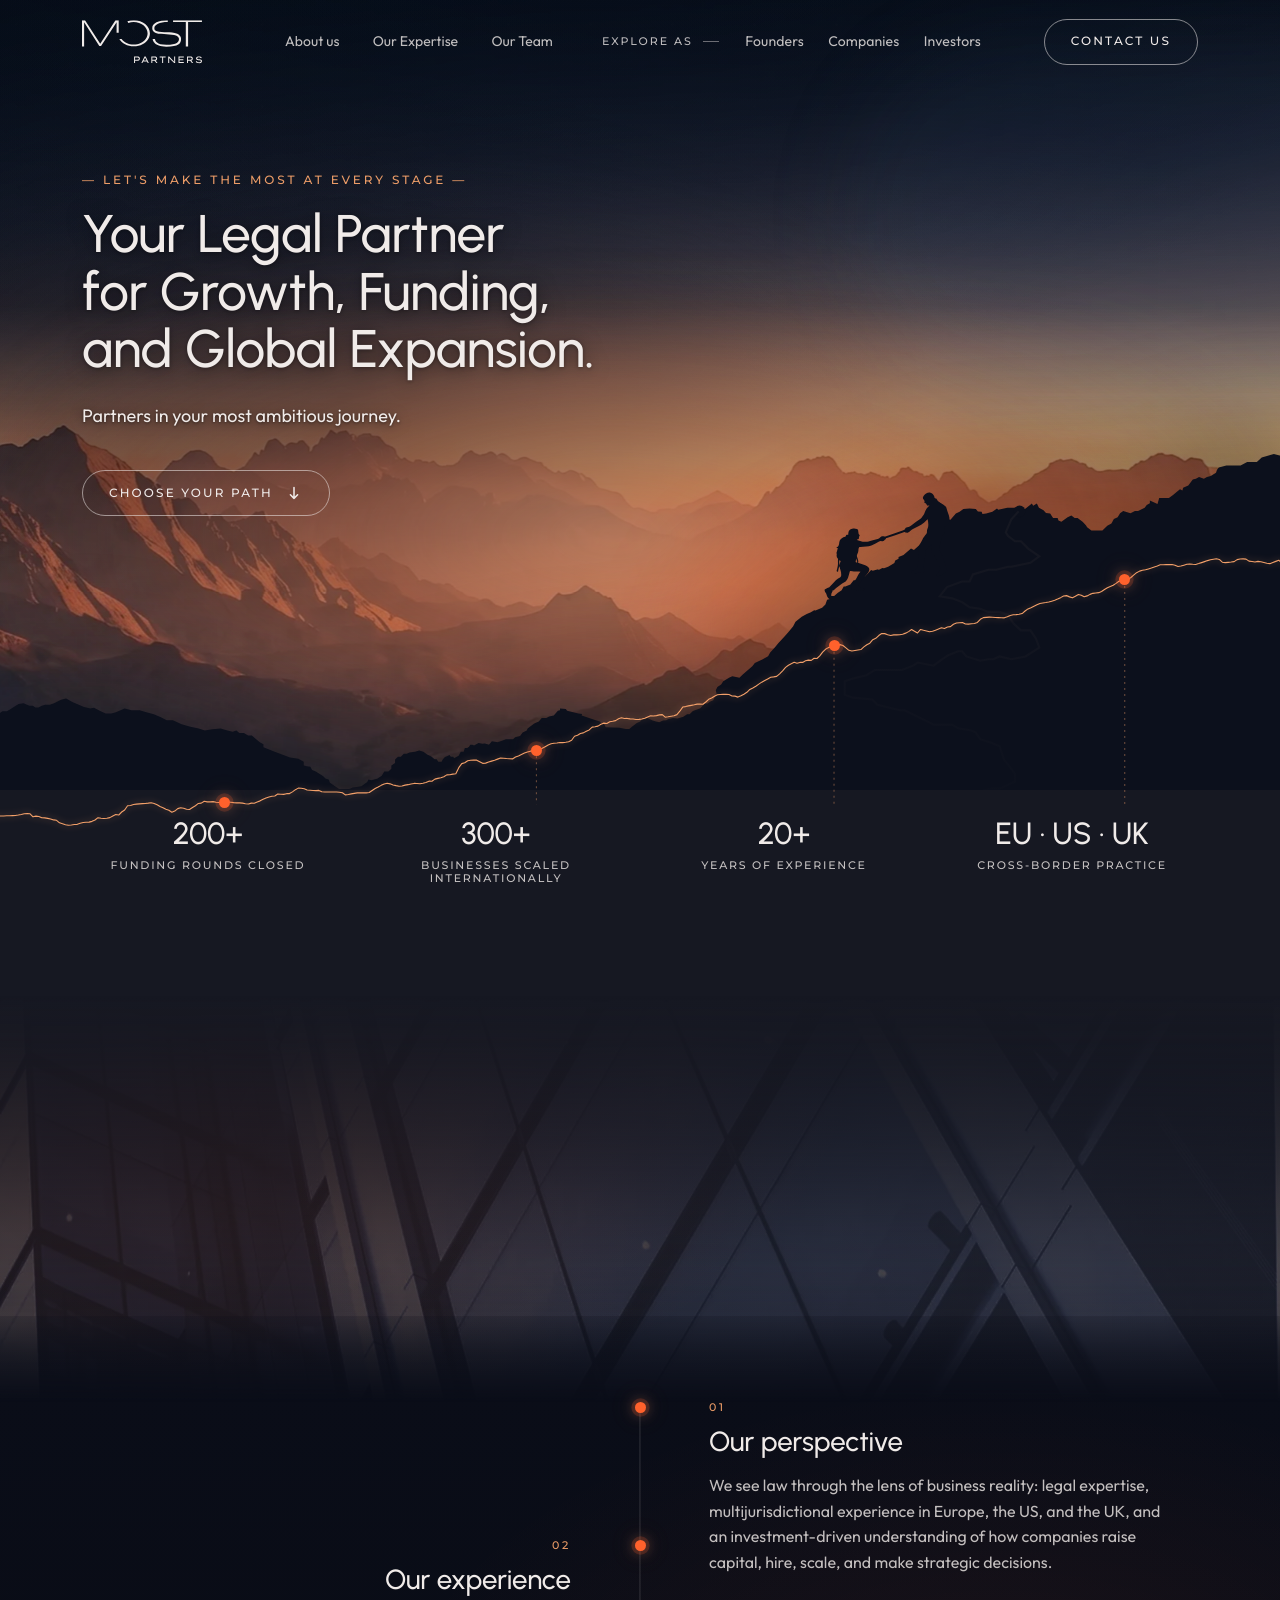
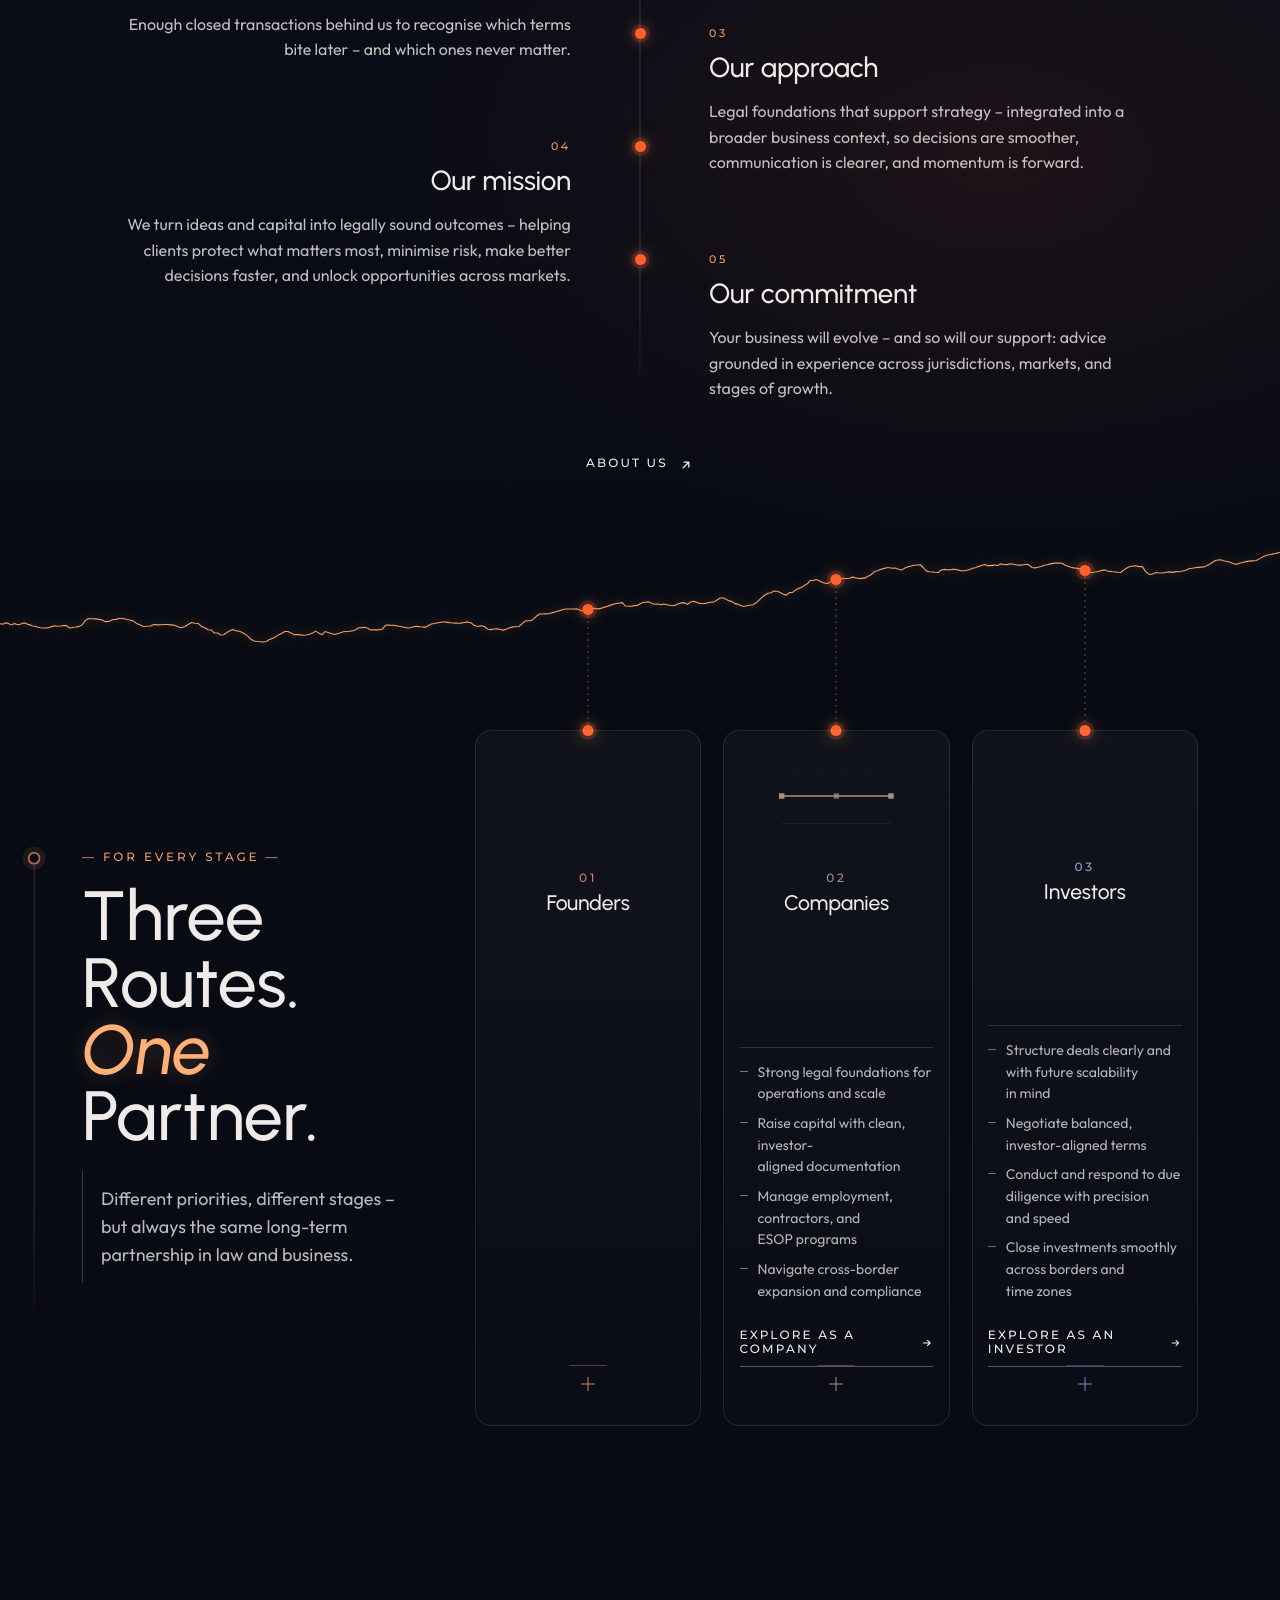
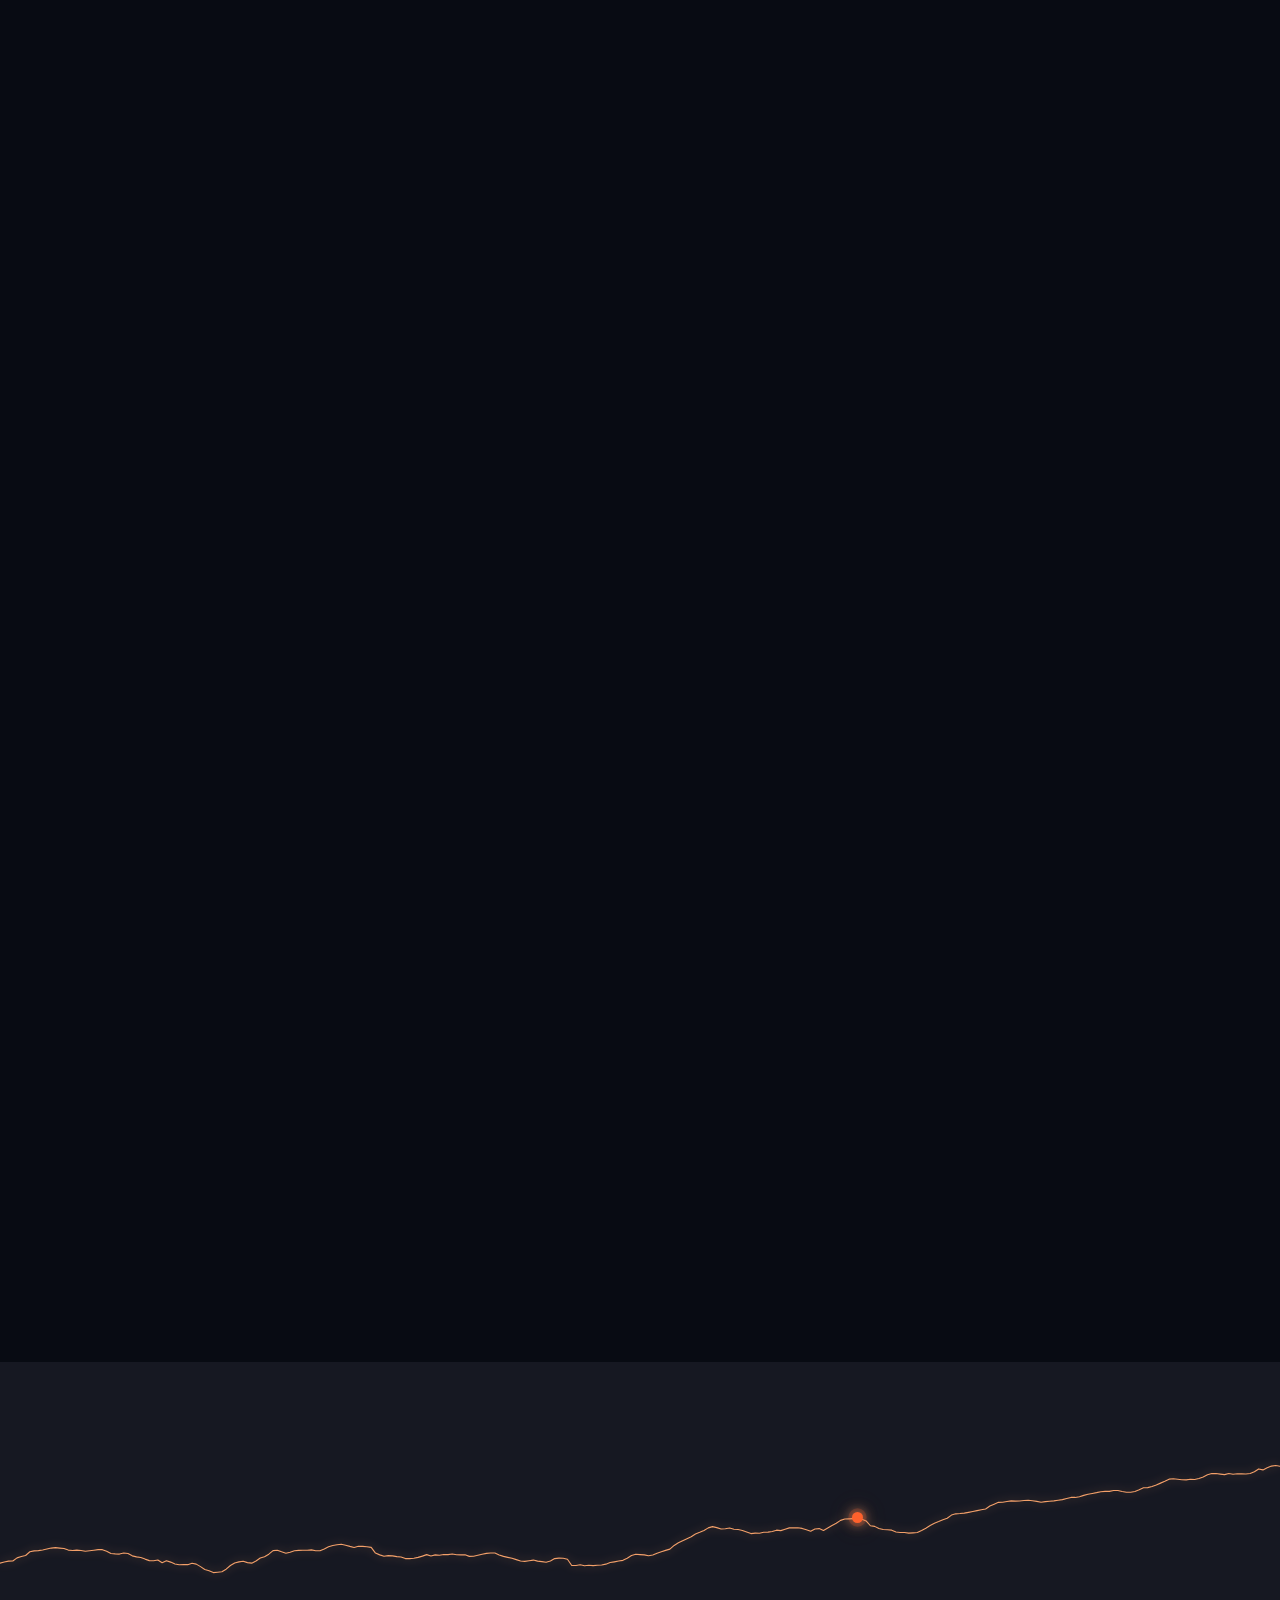
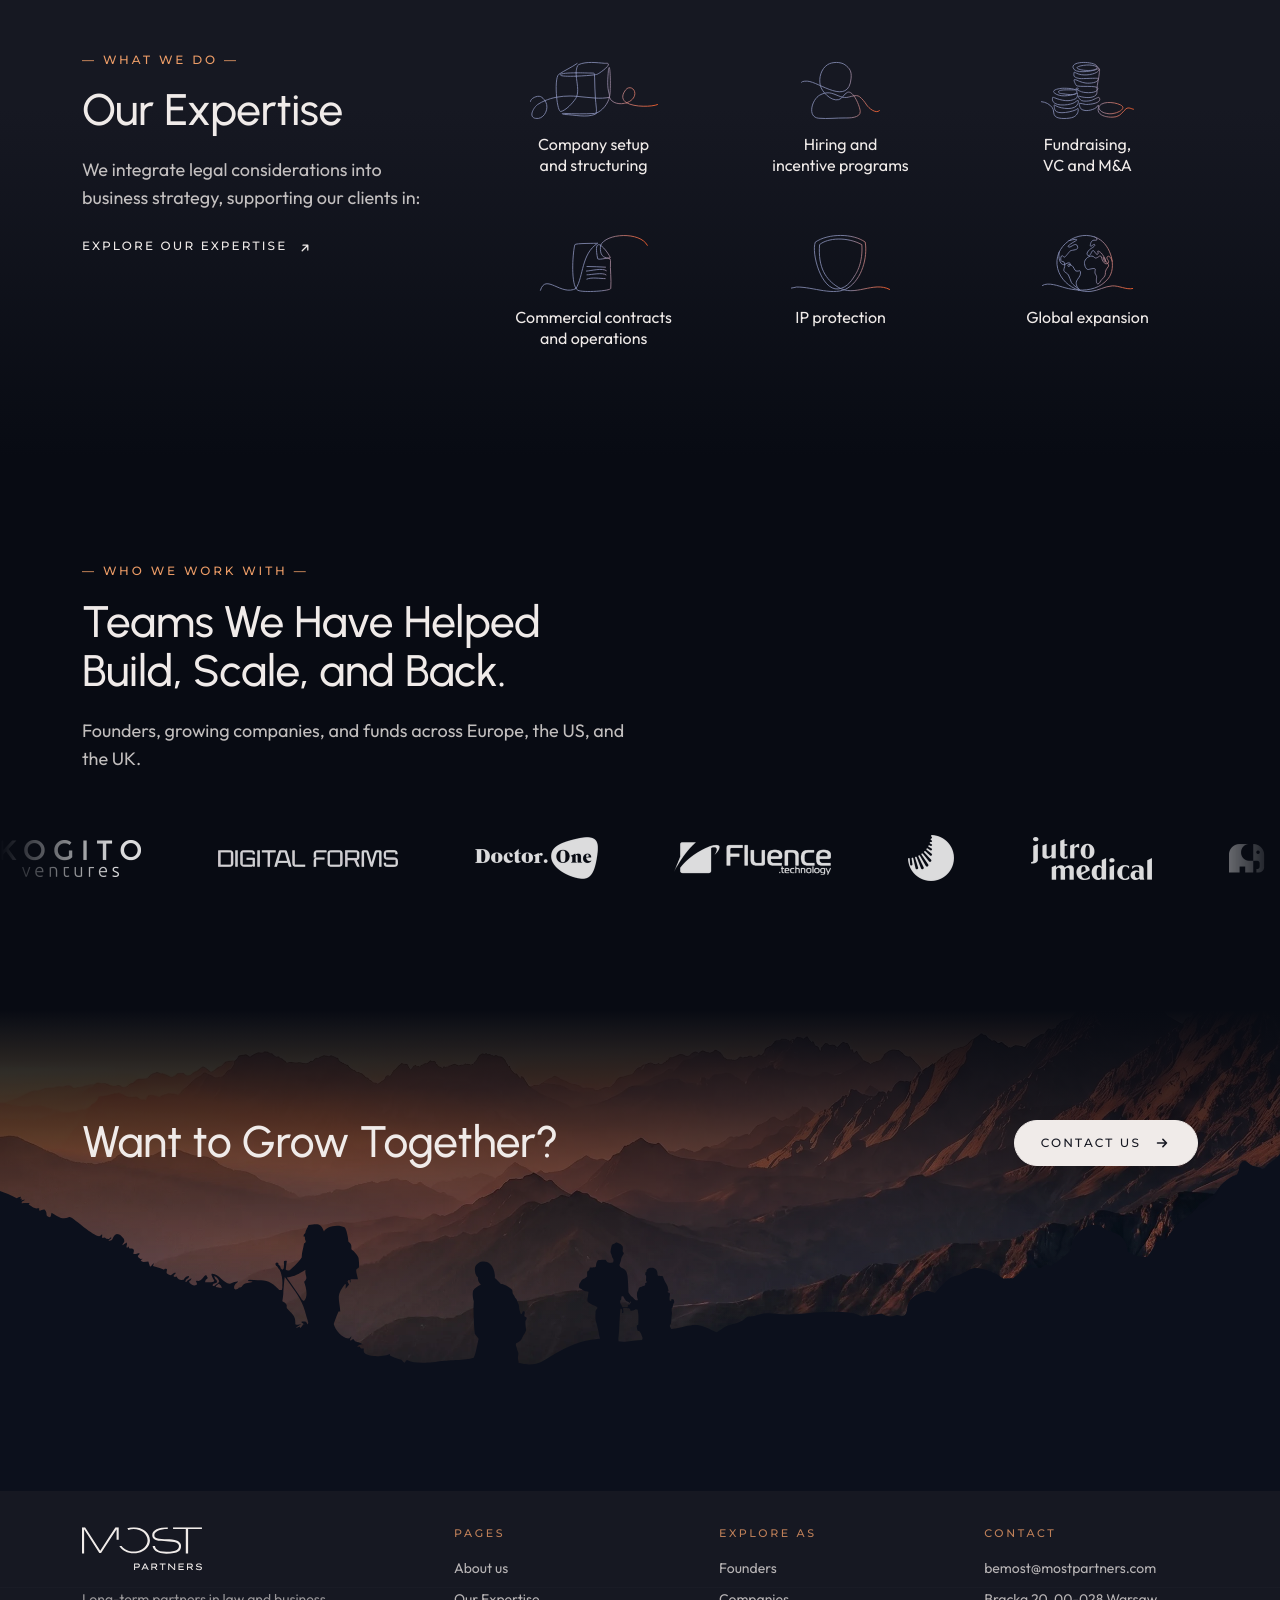
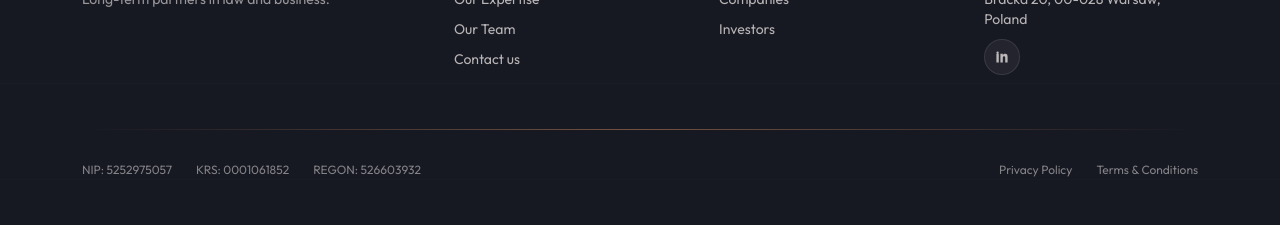
==== commit 2c8361b4: "Client marks: the carousel's Pause motion button taken out At the client's request. The row still st" ====
--- a/index.html
+++ b/index.html
@@ -608,7 +608,6 @@
             <li class="clients__mark"><img src="client-readym.webp" alt="" width="165" height="32" loading="lazy" decoding="async"></li>
           </ul>
         </div>
-        <button class="clients__pause" type="button" aria-pressed="false" data-marquee-pause>Pause motion</button>
       </section>
 
       <section class="aud-grow" aria-labelledby="aud-grow-title">
--- a/styles.css
+++ b/styles.css
@@ -7199,44 +7199,16 @@
   to { transform: translateX(-100%); }
 }
 
-/* The row moves on its own for longer than five seconds, so it stops on
-   hover and focus, and a button stops it for good (WCAG 2.2.2). */
+/* The row stops under the pointer and with the system's reduced motion
+   (below); its Pause button was taken out at the client's request (16.10). */
 .clients__viewport:hover .clients__track,
-.clients__viewport:focus-within .clients__track,
-.clients__viewport.is-paused .clients__track {
+.clients__viewport:focus-within .clients__track {
   animation-play-state: paused;
-}
-
-/* the site's quiet switch (this one and the Founders map's list
-   switch): a 32px pill in small caps on desktop */
-.clients__pause {
-  display: flex;
-  align-items: center;
-  width: fit-content;
-  min-height: 32px;
-  margin: clamp(18px, 2.4vh, 28px) auto 0;
-  padding: 0 14px;
-  border: 1px solid var(--light-28);
-  border-radius: 999px;
-  background: transparent;
-  color: var(--light-80);
-  font: 500 11px / 1.2 "Montserrat", system-ui, sans-serif;
-  letter-spacing: 0.18em;
-  text-transform: uppercase;
-  cursor: pointer;
-  transition: border-color 220ms ease, color 220ms ease;
-}
-
-.clients__pause:hover,
-.clients__pause[aria-pressed="true"] {
-  border-color: rgba(255, 168, 110, 0.7);
-  color: var(--light);
 }
 
 @media (prefers-reduced-motion: reduce) {
   .clients__track { animation: none; }
   .clients__viewport { overflow-x: auto; }
-  .clients__pause { display: none; }
 }
 
 /* The team page's closing band now answers "where does this go?" by naming
@@ -8038,7 +8010,7 @@
    foot of Home (6.10). The component is About's as it is; About keeps it
    unchanged. Home gives it its ground and restates the pieces About
    scopes to its own page: the compact sizes and the still row (see
-   "Client marks (<=1023px)"), the Pause button's ring and touch area.
+   "Client marks (<=1023px)").
    The ground is navy-deep from edge to edge, where About gives the row a
    band of navy of its own: Our Expertise ends on navy-deep and the closing
    band starts on it, so the three run on as one ground, with no seam. */
@@ -8046,22 +8018,14 @@
   background: var(--navy-deep);
 }
 
-/* the marquee's Pause control takes the site's focus ring at every width */
-.page--home .clients__pause:focus-visible {
-  outline: 2px solid var(--focus-ring, var(--orange));
-  outline-offset: 3px;
-}
-
-/* a touch screen 1024px and up: the 32px switches - this one and the
-   Founders map's list switch - get an invisible hit area 44px tall or
-   more (see "touch screens 1024px and up: hit areas") */
+/* a touch screen 1024px and up: the 32px switch - the Founders map's
+   list switch - gets an invisible hit area 44px tall or more (see "touch
+   screens 1024px and up: hit areas") */
 @media (min-width: 1024px) and (any-pointer: coarse) {
-  .page--home .clients__pause,
   .path-map__view {
     position: relative;
   }
 
-  .page--home .clients__pause::after,
   .path-map__view::after {
     content: "";
     position: absolute;
@@ -10085,7 +10049,6 @@
   .aud-grow__alt,
   .page--home .whoweare__link,
   .page--about .photo-break__line,
-  .page--about .clients__pause,
   .page--team .member__readmore,
   .page--contact .contact-social,
   .page--audience .aud-expertise__more {
@@ -10102,7 +10065,6 @@
   .page--home .whoweare__link::after,
   .page--home .preview__toggle::after,
   .page--about .photo-break__line::after,
-  .page--about .clients__pause::after,
   .page--expertise .ex-areas__nav [role="tab"]::after,
   .page--team .member__readmore::after,
   .page--contact .contact-social::after,
@@ -10149,10 +10111,6 @@
   .page--home .whoweare__link::after,
   .page--about .ascent__paths a::before {
     inset: -12px -12px;
-  }
-
-  .page--about .clients__pause::after {
-    inset: -9px 0;
   }
 
   /* the area tabs are 20px rows 46px apart */
@@ -11476,8 +11434,7 @@
 /* ---------- Client marks (<=1023px) ----------
    As About Us sets them: the row keeps moving at a phone's scale, the
    title and lede take the H2 and lead of the other heads here, the
-   logos are drawn at 0.8 of their size, and Pause is a real 44px
-   control. */
+   logos are drawn at 0.8 of their size. */
 @media (max-width: 1023px) {
   .page--home .clients {
     padding: var(--m-section) 0;
@@ -11517,13 +11474,6 @@
 
   .page--home .clients__mark img {
     zoom: 0.8;
-  }
-
-  .page--home .clients__pause {
-    min-height: 44px;
-    margin-top: 24px;
-    padding: 0 22px;
-    font-size: var(--m-label);
   }
 }
 
@@ -12012,8 +11962,7 @@
 }
 
 /* ---------- client marks ----------
-   The row keeps moving (the review liked it) at a phone's scale, and its
-   Pause button is a real 44px control. */
+   The row keeps moving (the review liked it) at a phone's scale. */
 @media (max-width: 1023px) {
   .page--about .clients {
     padding: var(--m-section) 0;
@@ -12055,13 +12004,6 @@
 
   .page--about .clients__mark img {
     zoom: 0.8;
-  }
-
-  .page--about .clients__pause {
-    min-height: 44px;
-    margin-top: 24px;
-    padding: 0 22px;
-    font-size: var(--m-label);
   }
 }
 
@@ -12208,8 +12150,7 @@
 /* ---------- focus: the site's orange ring on this page's own controls ---------- */
 @media (max-width: 1023px) {
   .page--about .page-hero .primary-cta:focus-visible,
-  .page--expertise .page-hero .primary-cta:focus-visible,
-  .page--about .clients__pause:focus-visible {
+  .page--expertise .page-hero .primary-cta:focus-visible {
     outline: 2px solid var(--orange);
     outline-offset: 3px;
   }
@@ -12711,12 +12652,6 @@
   width: 100%;
   height: 100%;
   object-fit: cover;
-}
-
-/* the marquee's Pause control takes the site's focus ring at every width */
-.page--about .clients__pause:focus-visible {
-  outline: 2px solid var(--focus-ring, var(--orange));
-  outline-offset: 3px;
 }
 
 /* a small desktop: the left column is too narrow for the two paragraphs
@@ -16113,9 +16048,9 @@
   font: 400 var(--fs-lead) / var(--lh-lead) "Outfit", system-ui, sans-serif;
 }
 
-/* the site's quiet switch, as the marquee's and the heroes' Pause: a
-   32px pill, a control rather than a call to action (it was 44px, a size
-   of its own); pressed, its line takes the trail's orange */
+/* the site's quiet switch: a 32px pill, a control rather than a call to
+   action (it was 44px, a size of its own); pressed, its line takes the
+   trail's orange */
 .path-map__view {
   justify-self: end;
   min-height: 32px;
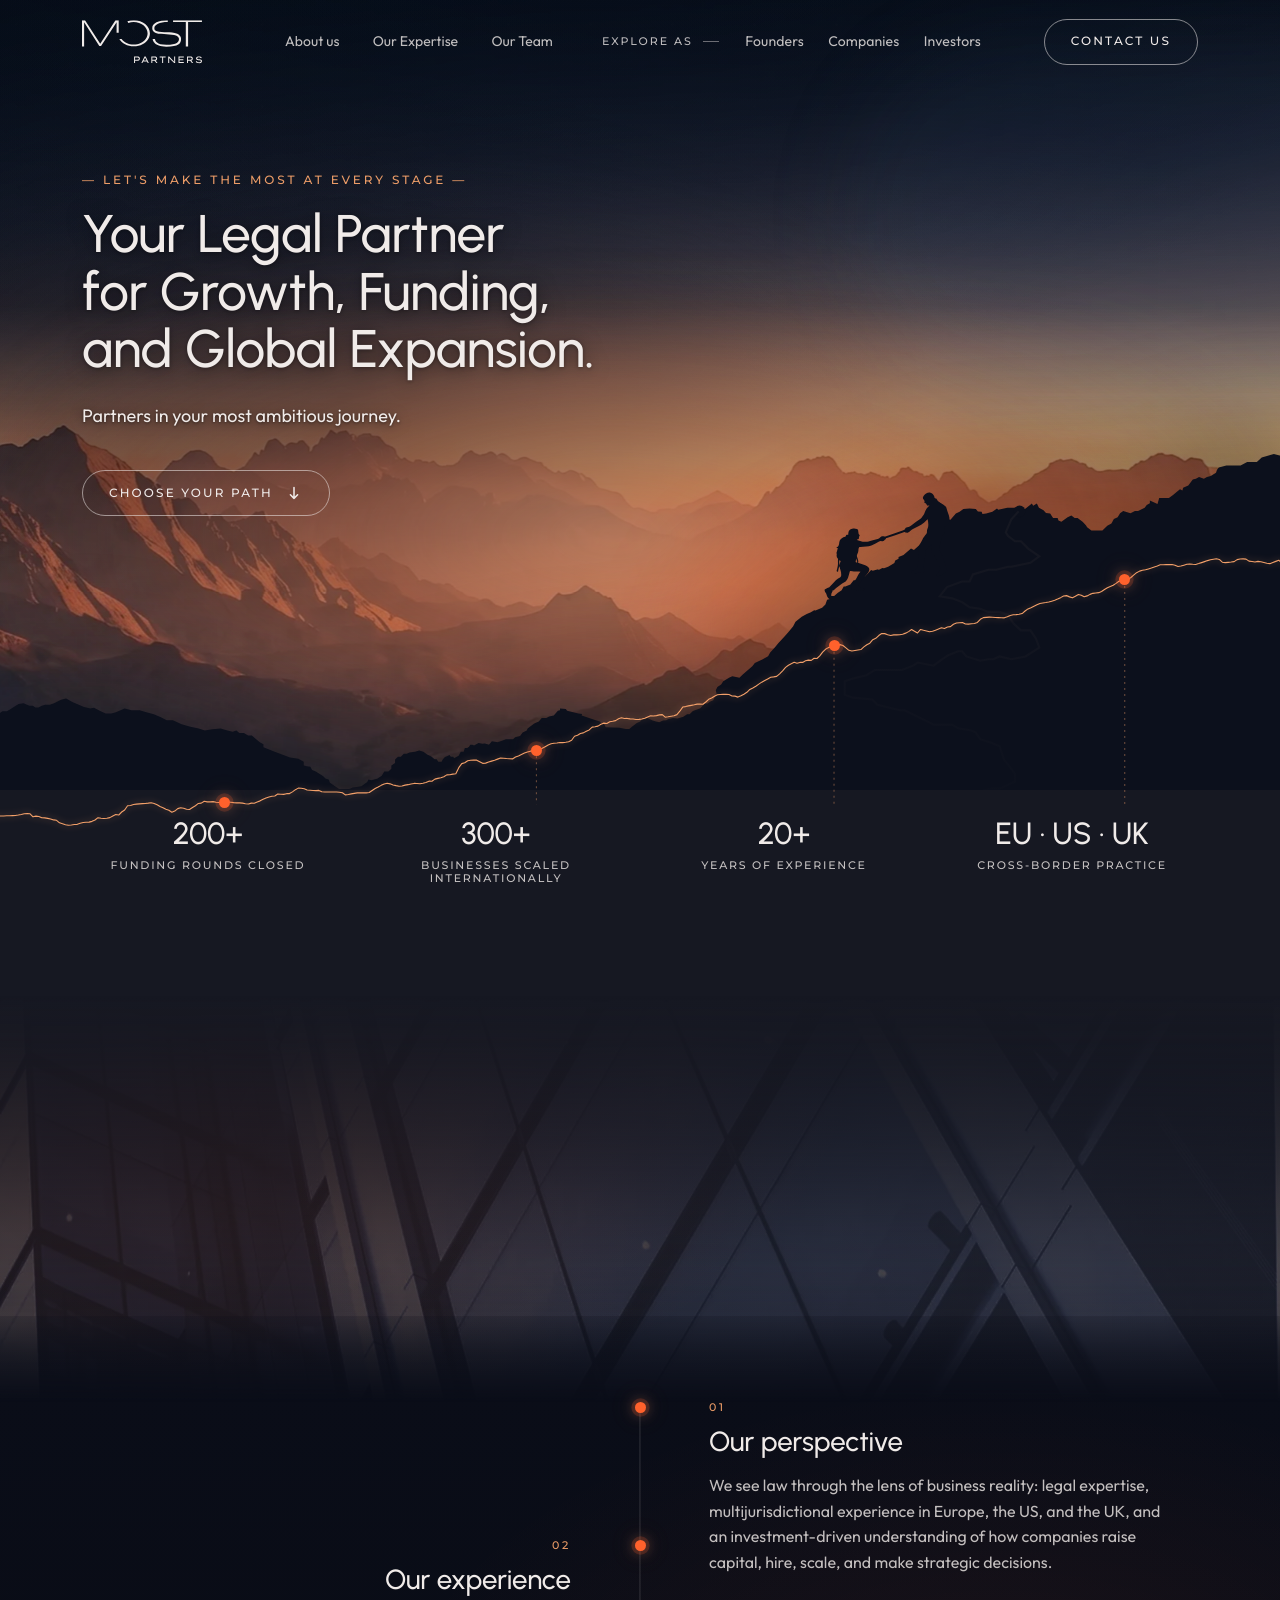
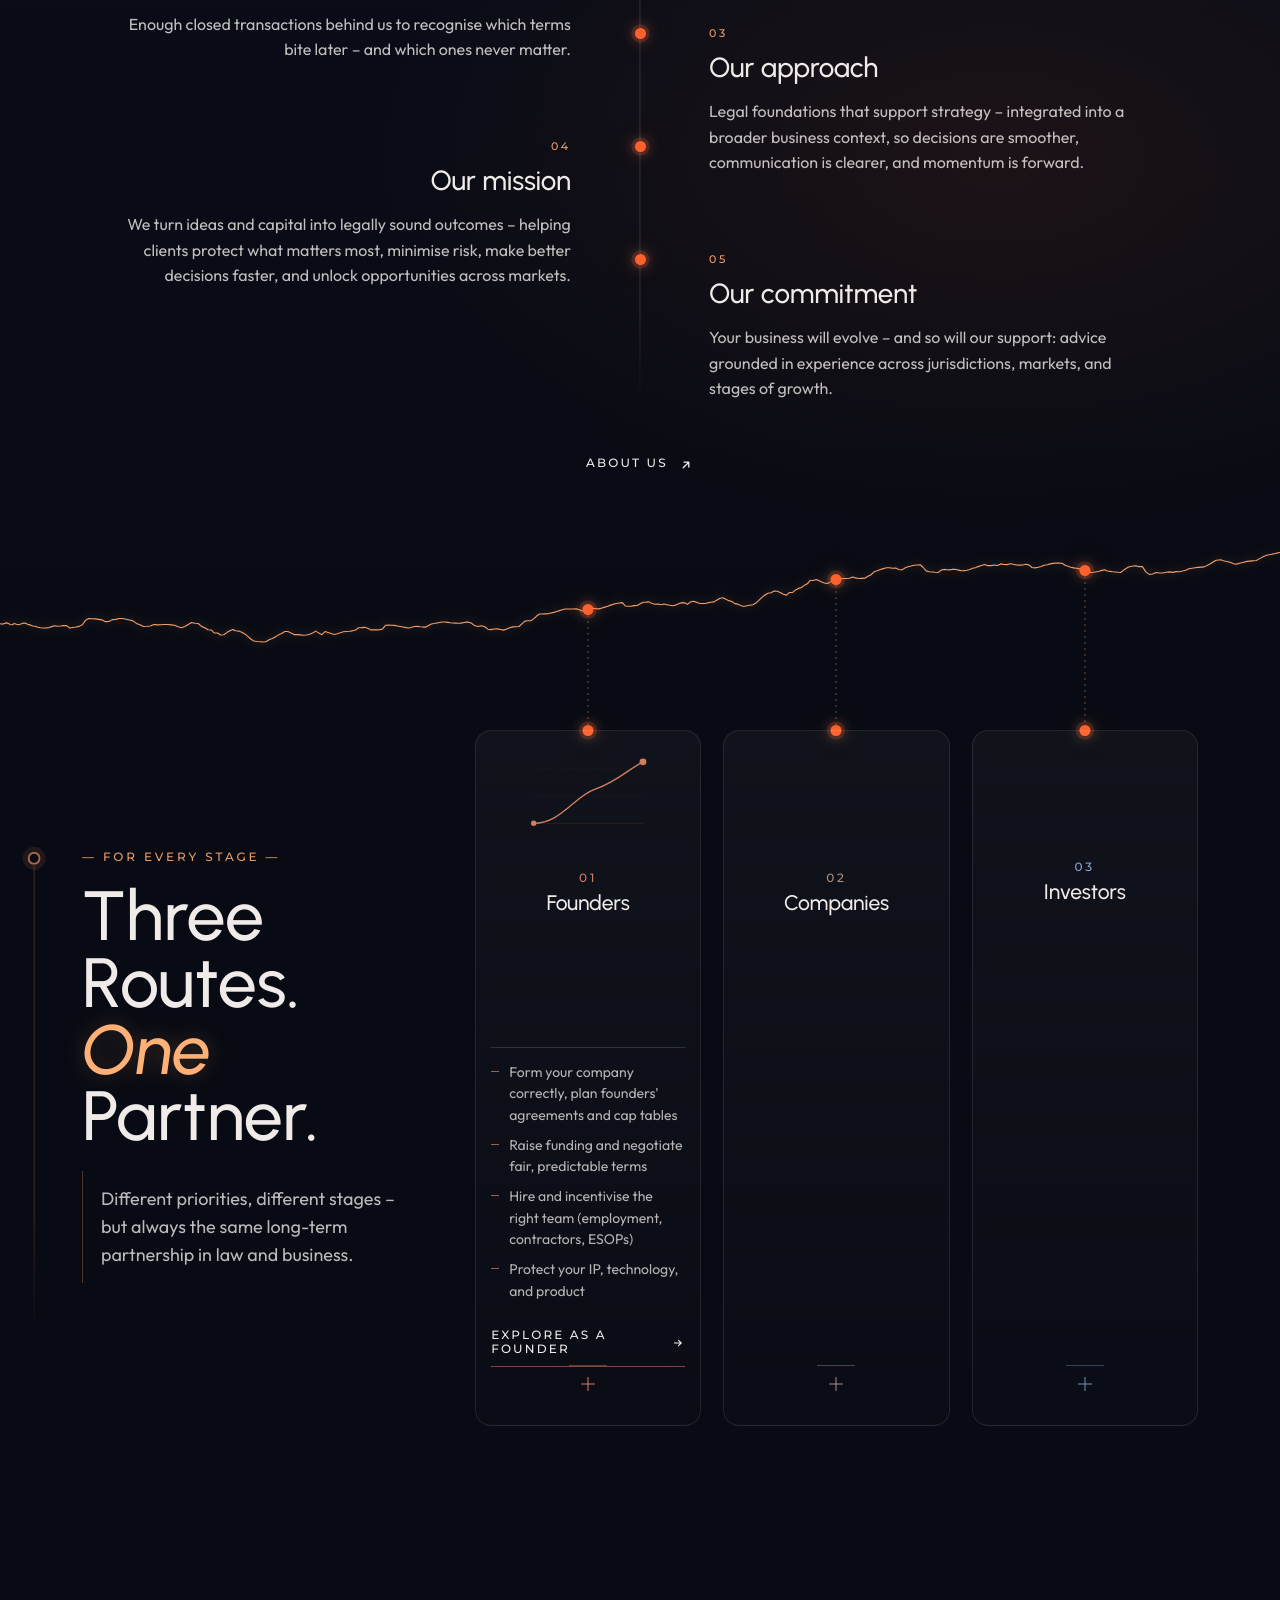
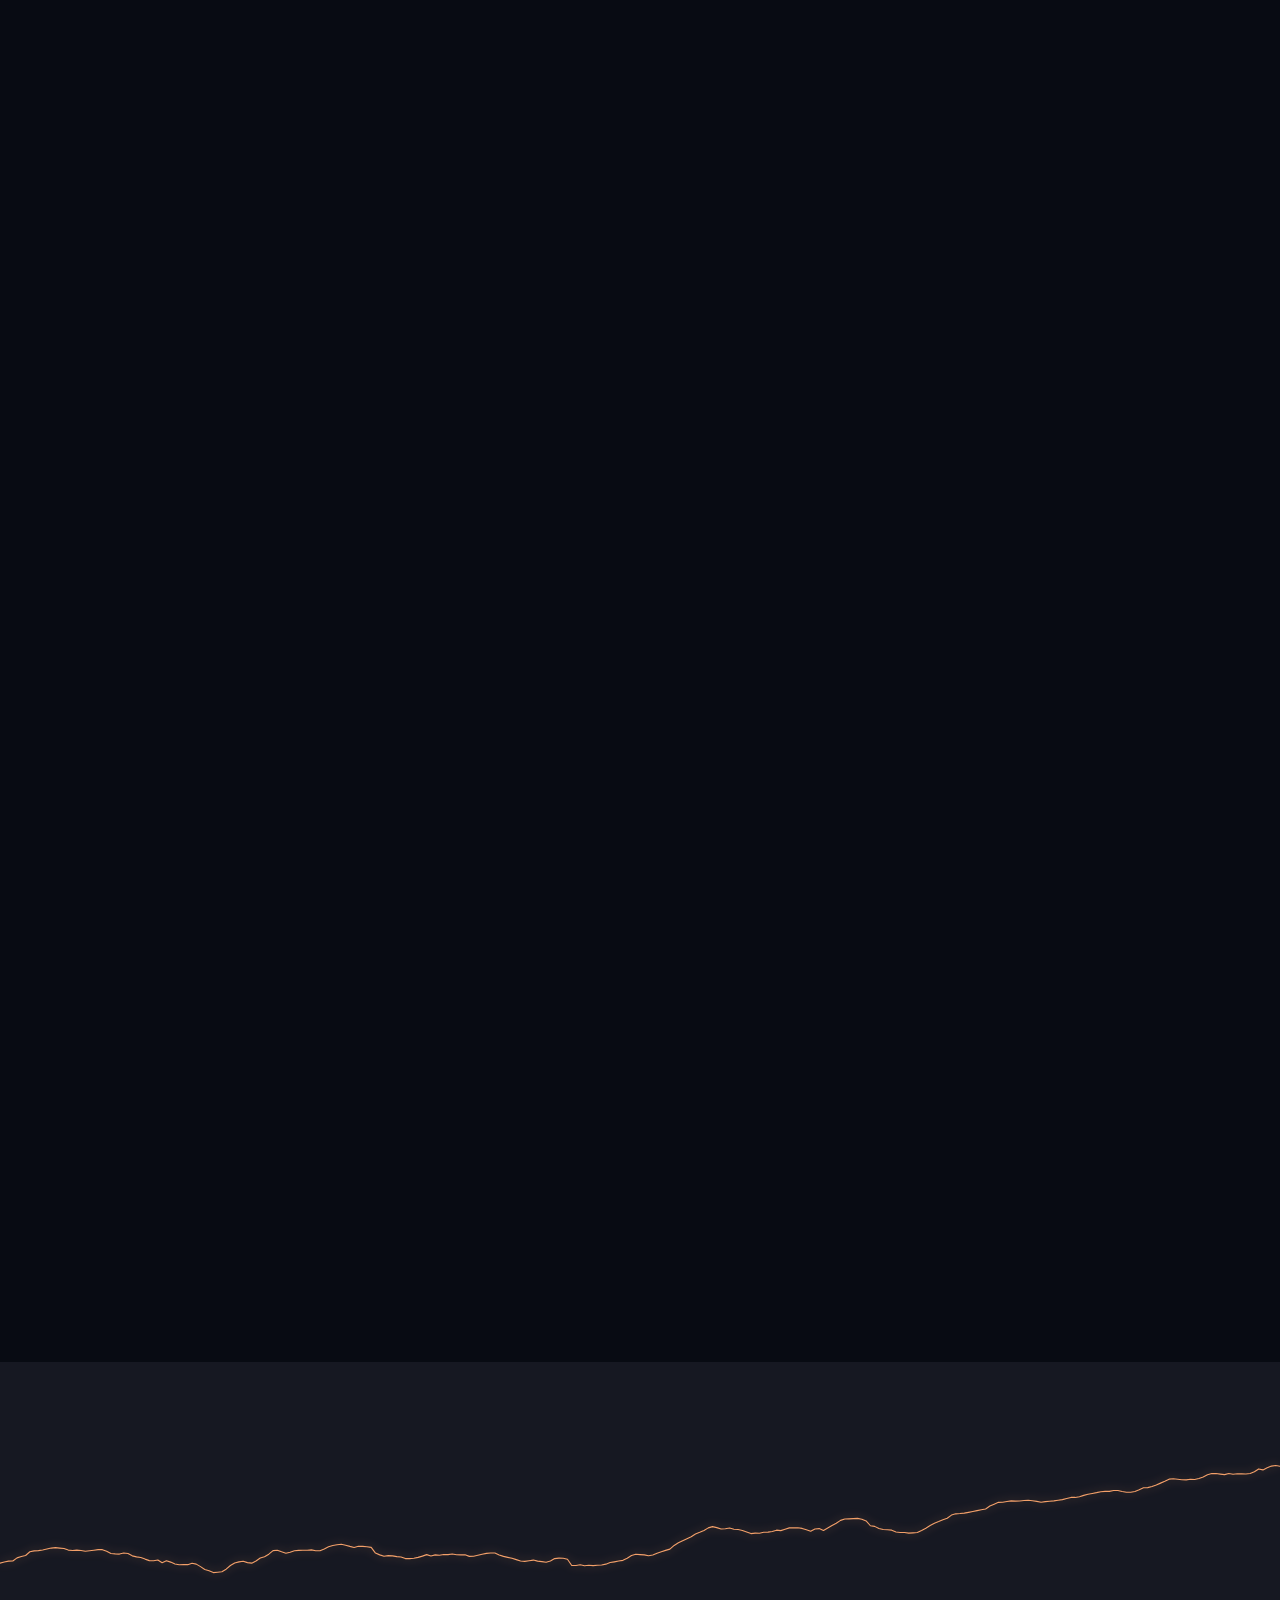
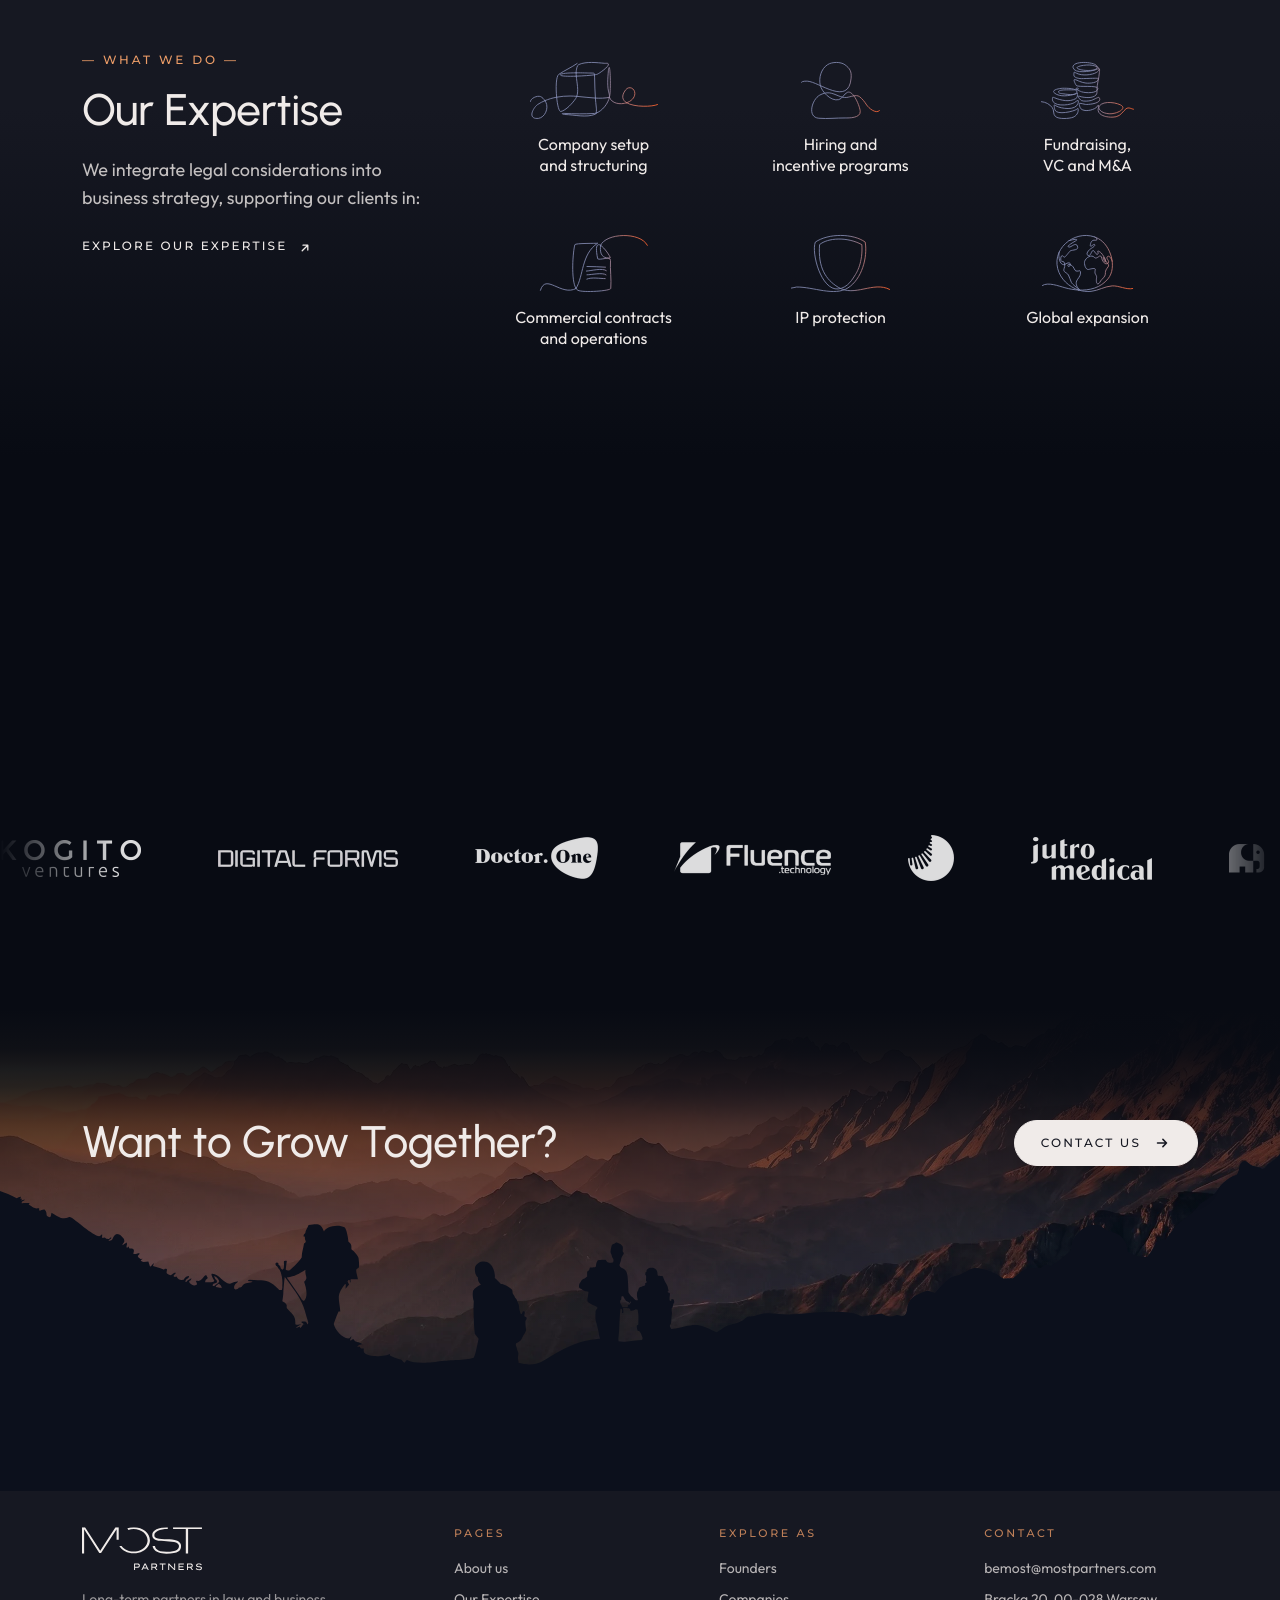
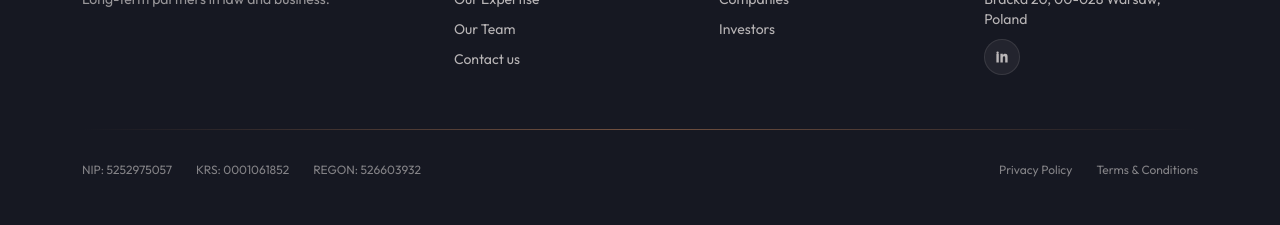
==== commit 10673447: "Who we are on a light ground: the top edge cut along the photo's members The client asked for an edg" ====
--- a/index.html
+++ b/index.html
@@ -223,6 +223,11 @@
             <img src="arch-band-facade.webp" width="1800" height="900" alt="" loading="lazy" decoding="async" />
             <div class="whoweare__wash"></div>
           </div>
+          <!-- on a light ground only: the band's navy cut down into the photo
+               between its members (docs/tools/who-cut.py) -->
+          <div class="whoweare__cut" aria-hidden="true">
+            <svg viewBox="0 0 1800 900" preserveAspectRatio="xMidYMid slice" focusable="false"><path d="M642.3 -40.0 L727.7 219.9 L878.7 -40.0 Z M897.9 -40.0 L1019.9 235.0 L1182.9 -40.0 Z M1137.8 -40.0 L1371.2 378.2 L1634.1 -40.0 Z M1716.0 -40.0 L1516.4 283.2 L1900.0 885.3 L1900.0 -40.0 Z" /></svg>
+          </div>
           <header class="whoweare__head" data-reveal>
             <p class="whoweare__eyebrow">&mdash; who we are &mdash;</p>
             <h2 class="whoweare__title" id="whoweare-title">
--- a/styles.css
+++ b/styles.css
@@ -356,6 +356,57 @@
   color: var(--light);
 }
 
+/* ?nav=routes (a preview; script.js moves the groups in the markup): the
+   routes stand next to the wordmark and the pages go right, before
+   Contact. The two groups trade their margins, at each width as above. */
+:root[data-nav="routes"] .top-nav .top-nav__menu--right {
+  margin-left: clamp(28px, 4vw, 60px);
+  margin-right: 0;
+}
+
+:root[data-nav="routes"] .top-nav .top-nav__menu--left {
+  position: relative;
+  margin-left: auto;
+  margin-right: clamp(20px, 2.4vw, 32px);
+  padding-left: 14px;
+}
+
+/* where the bar is full the auto margin runs out, so the pages open with
+   a short upright rule, as "explore as" does under 1280px; it stands in
+   the group's padding and takes no gap of its own */
+:root[data-nav="routes"] .top-nav .top-nav__menu--left::before {
+  content: "";
+  position: absolute;
+  left: 0;
+  top: 50%;
+  width: 1px;
+  height: 14px;
+  margin-top: -7px;
+  background: var(--light);
+  opacity: 0.4;
+}
+
+@media (min-width: 1181px) and (max-width: 1279px) {
+  :root[data-nav="routes"] .top-nav .top-nav__menu--right {
+    margin-left: 28px;
+  }
+
+  :root[data-nav="routes"] .top-nav .top-nav__menu--left {
+    margin-right: 20px;
+  }
+}
+
+@media (max-width: 1100px) {
+  :root[data-nav="routes"] .top-nav .top-nav__menu--right {
+    margin-left: 16px;
+  }
+
+  :root[data-nav="routes"] .top-nav .top-nav__menu--left {
+    margin-right: 10px;
+    padding-left: 12px;
+  }
+}
+
 .mobile-menu__lead {
   display: block;
   margin: 18px 0 2px;
@@ -2047,6 +2098,14 @@
   padding: clamp(18px, 2.6vh, 28px) clamp(12px, 1.2vw, 18px) clamp(58px, 6vh, 74px);
 }
 
+/* a folded card opens on a click anywhere on it (script.js), so the whole
+   card says so on a desktop */
+@media (min-width: 1024px) {
+  .audience-intro .preview:not(.is-expanded) {
+    cursor: pointer;
+  }
+}
+
 .preview__head {
   min-width: 0;
   flex: 0 0 auto;
@@ -2231,6 +2290,105 @@
   }
 }
 
+/* The open card is the screen's height less the bar, so on a shorter
+   window - a laptop at 125% or 150%, or a zoomed-in page - its list ran out
+   of room and scrolled inside the card. Step by step the window's height
+   takes it back: first the route drawing shrinks, then the spacing
+   tightens, then the drawing goes and the type sets a little closer; the
+   pill keeps the site's size. The list's own scroll stays only for a
+   reader's text spacing (above). */
+@media (min-width: 1024px) and (max-height: 860px) {
+  .preview.is-expanded .preview__route {
+    max-height: 64px;
+  }
+}
+
+@media (min-width: 1024px) and (max-height: 780px) {
+  .preview.is-expanded {
+    gap: 10px;
+    padding-top: 18px;
+    padding-bottom: 62px;
+  }
+
+  .preview.is-expanded .preview__route {
+    max-height: 44px;
+  }
+
+  .preview.is-expanded .preview__chart {
+    margin-bottom: 2px;
+    padding-bottom: 8px;
+  }
+
+  .preview.is-expanded .preview__body {
+    gap: 12px;
+  }
+
+  .preview.is-expanded .preview__list {
+    gap: 6px;
+    padding-top: 12px;
+  }
+}
+
+@media (min-width: 1024px) and (max-height: 710px) {
+  .preview.is-expanded .preview__chart {
+    display: none;
+  }
+
+  .preview.is-expanded .preview__copy {
+    line-height: 1.5;
+  }
+
+  .preview.is-expanded .preview__list li {
+    line-height: 1.42;
+  }
+}
+
+@media (min-width: 1024px) and (max-height: 620px) {
+  .preview.is-expanded {
+    padding-bottom: 54px;
+  }
+
+  .preview.is-expanded .preview__toggle {
+    bottom: 14px;
+  }
+
+  .preview.is-expanded .preview__name {
+    font-size: 24px;
+  }
+
+  .preview.is-expanded .preview__copy {
+    font-size: 13px;
+  }
+
+  .preview.is-expanded .preview__list li {
+    font-size: 12.5px;
+  }
+}
+
+/* the shortest windows (down to about 540px) give the cards some of the
+   air under them */
+@media (min-width: 1024px) and (max-height: 580px) {
+  .audience-intro__grid {
+    padding-bottom: 20px;
+  }
+
+  .preview.is-expanded .preview__name {
+    font-size: 22px;
+  }
+
+  .preview.is-expanded .preview__copy {
+    line-height: 1.45;
+  }
+
+  .preview.is-expanded .preview__body {
+    gap: 10px;
+  }
+
+  .preview.is-expanded .preview__list {
+    padding-top: 10px;
+  }
+}
+
 .preview:not(.is-expanded) .preview__chart {
   max-height: 0;
   margin: 0;
@@ -2482,18 +2640,6 @@
   background: var(--navy);
   padding: clamp(24px, 4vh, 48px) var(--container-x) clamp(40px, 5vh, 64px);
   overflow: hidden;
-}
-
-.site-footer::before {
-  content: "";
-  position: absolute;
-  inset: 0;
-  z-index: 0;
-  background-image:
-    linear-gradient(rgba(240, 235, 233, 0.018) 1px, transparent 1px);
-  background-size: 100% 96px;
-  mask-image: linear-gradient(180deg, transparent, black 30%, black 80%, transparent);
-  pointer-events: none;
 }
 
 .site-footer__inner {
@@ -6325,6 +6471,20 @@
   }
 }
 
+/* The generated photographs (18.10: Companies' towers, Investors' atrium
+   seen through fluted glass) are lit where the copy stands - the sky
+   between the towers, the atrium's pale glass - so a soft shade of the
+   night lies behind the copy column, as behind Home's headline: the
+   tagline keeps the contrast it had over the old pictures, and the light
+   stays open over the ridge. */
+:is(.page--companies, .page--investors) .hz-photo::after {
+  background:
+    radial-gradient(ellipse 56% 58% at 24% 40%, rgba(12, 15, 26, 0.52), rgba(12, 15, 26, 0.32) 55%, transparent 84%),
+    radial-gradient(60% 42% at 70% 74%, rgba(var(--hz-glow), var(--hz-glow-a)), transparent 70%),
+    linear-gradient(180deg, rgba(12, 15, 26, 0.84) 0%, rgba(12, 15, 26, 0.6) 26%, rgba(12, 15, 26, 0.3) 50%, rgba(12, 15, 26, 0.1) 76%, rgba(12, 15, 26, 0.2) 100%),
+    linear-gradient(90deg, rgba(12, 15, 26, 0.55), rgba(12, 15, 26, 0.18) 44%, transparent 74%);
+}
+
 /* Below a laptop the tagline runs the full width of the screen, halfway
    down the hero, across the brightest of the photograph: even with its halo
    the Investors one held 2.4:1 to 4.2:1 over the lattice, and the Companies
@@ -6334,6 +6494,7 @@
 @media (max-width: 1023px) {
   .page--companies .hz-photo::after {
     background:
+      radial-gradient(ellipse 95% 50% at 40% 38%, rgba(12, 15, 26, 0.5), rgba(12, 15, 26, 0.3) 55%, transparent 88%),
       radial-gradient(60% 42% at 70% 74%, rgba(var(--hz-glow), var(--hz-glow-a)), transparent 70%),
       linear-gradient(180deg, rgba(12, 15, 26, 0.84) 0%, rgba(12, 15, 26, 0.6) 26%, rgba(12, 15, 26, 0.42) 50%, rgba(12, 15, 26, 0.3) 66%, rgba(12, 15, 26, 0.1) 82%, rgba(12, 15, 26, 0.2) 100%),
       linear-gradient(90deg, rgba(12, 15, 26, 0.55), rgba(12, 15, 26, 0.18) 44%, transparent 74%);
@@ -6341,6 +6502,7 @@
 
   .page--investors .hz-photo::after {
     background:
+      radial-gradient(ellipse 95% 50% at 40% 38%, rgba(12, 15, 26, 0.5), rgba(12, 15, 26, 0.3) 55%, transparent 88%),
       radial-gradient(60% 42% at 70% 74%, rgba(var(--hz-glow), var(--hz-glow-a)), transparent 70%),
       linear-gradient(180deg, rgba(12, 15, 26, 0.84) 0%, rgba(12, 15, 26, 0.66) 26%, rgba(12, 15, 26, 0.52) 50%, rgba(12, 15, 26, 0.4) 66%, rgba(12, 15, 26, 0.12) 82%, rgba(12, 15, 26, 0.2) 100%),
       linear-gradient(90deg, rgba(12, 15, 26, 0.55), rgba(12, 15, 26, 0.18) 44%, transparent 74%);
@@ -6977,6 +7139,12 @@
   background:
     radial-gradient(820px 520px at 14% 540px, rgba(255, 97, 44, 0.07), transparent 68%),
     radial-gradient(760px 520px at 88% 100%, rgba(128, 135, 173, 0.09), transparent 70%);
+  /* the glows die away before the section's foot, so the strip runs into
+     the closing band's navy-deep without a line (the review, 16.10: on
+     Expertise and About the violet glow, centred on the edge, was cut in
+     half there, where Home's sections flow into the band) */
+  -webkit-mask-image: linear-gradient(180deg, #000 0%, #000 55%, transparent 100%);
+  mask-image: linear-gradient(180deg, #000 0%, #000 55%, transparent 100%);
   pointer-events: none;
 }
 
@@ -7565,9 +7733,71 @@
   outline-color: var(--focus-ring);
 }
 
-/* The edges. The top is straight, as the audience pages turn from dark to
-   cream. On a desktop the hero's stats notes hang under its foot into the
-   band, down to a few pixels over its end, and on the navy they ran on
+/* The top edge is the photograph's own (client, 19.10: a line that is not
+   straight, a cut-out true to the photo's structure). The band's navy comes
+   down into the facade between its members - two thin falling mullions
+   against the thick rising ones, the X's two beams down to its left corner,
+   and the dark right of the X along the beams' far edges - so the light
+   ground starts where the steel does (the cut's lines are the photo's
+   edges, docs/tools/who-cut.py). The cut is laid out as the photo is - its
+   box, cover as slice - and the photo shows right up to the edge, so the
+   two stay registered at every width. Both rise together by --who-lift,
+   just enough that the cuts' tips keep 20px off the copy: nothing on the
+   widest windows, up to 68px on a small laptop, more where the head spans
+   a tablet or a phone. */
+.whoweare__cut {
+  display: none;
+}
+
+:root:is([data-who="ivory"], [data-who="grey"], [data-who="latte"]) .whoweare {
+  --who-lift: clamp(0px, (1720px - 100vw) * 0.13, 68px);
+}
+
+:root:is([data-who="ivory"], [data-who="grey"], [data-who="latte"]) .whoweare__bg {
+  -webkit-mask-image: linear-gradient(180deg, #000 0, #000 calc(100% - var(--whoweare-fade)), rgba(0, 0, 0, 0.82) calc(100% - var(--whoweare-fade) * 0.62), rgba(0, 0, 0, 0.4) calc(100% - var(--whoweare-fade) * 0.3), transparent 100%);
+  mask-image: linear-gradient(180deg, #000 0, #000 calc(100% - var(--whoweare-fade)), rgba(0, 0, 0, 0.82) calc(100% - var(--whoweare-fade) * 0.62), rgba(0, 0, 0, 0.4) calc(100% - var(--whoweare-fade) * 0.3), transparent 100%);
+}
+
+:root:is([data-who="ivory"], [data-who="grey"], [data-who="latte"]) .whoweare__cut {
+  position: absolute;
+  z-index: 0;
+  top: calc(-1 * var(--whoweare-top));
+  right: calc(-1 * var(--container-x));
+  bottom: calc(-1 * var(--whoweare-gap));
+  left: calc(-1 * var(--container-x));
+  display: block;
+  overflow: hidden;
+  pointer-events: none;
+}
+
+:root:is([data-who="ivory"], [data-who="grey"], [data-who="latte"]) .whoweare__cut svg {
+  position: absolute;
+  top: 0;
+  left: 0;
+  display: block;
+  width: 100%;
+  height: var(--whoweare-photo-h);
+  fill: var(--navy);
+}
+
+:root:is([data-who="ivory"], [data-who="grey"], [data-who="latte"]) :is(.whoweare__bg img, .whoweare__cut svg) {
+  transform: translateY(calc(-1 * var(--who-lift)));
+}
+
+@media (max-width: 1023px) {
+  :root:is([data-who="ivory"], [data-who="grey"], [data-who="latte"]) .whoweare {
+    --who-lift: 116px;
+  }
+}
+
+@media (max-width: 639px) {
+  :root:is([data-who="ivory"], [data-who="grey"], [data-who="latte"]) .whoweare {
+    --who-lift: 164px;
+  }
+}
+
+/* Above the edge: on a desktop the hero's stats notes hang under its foot
+   into the band, down to a few pixels over its end, and on the navy they ran on
    into the section; on a light ground the edge came right under their
    last line, so the band keeps a strip of its navy under them. (Below
    1024px the notes stand in the hero, well clear of it.) At the foot
@@ -7715,8 +7945,9 @@
 /* === OUR EXPERTISE on Home: three previews ===
    The client (10.10) asked to see the six areas set three other ways,
    to choose from, without a scroll trap and with the copy at its size:
-   ?expertise=icons, ?expertise=tiles, ?expertise=light or
-   ?expertise=lighttiles (#expertise-tiles and the like where a preview
+   ?expertise=icons, ?expertise=tiles, ?expertise=light,
+   ?expertise=lighttiles or ?expertise=colour (#expertise-tiles and the
+   like where a preview
    host drops the query; the switch is in script.js) set one of them.
    Without one the section ships as it is.
      icons  the present layout, the drawings larger and their strokes
@@ -7739,6 +7970,9 @@
             the drawings only very faint behind the names, drawing
             themselves there, never on the main plane (the two rules
             above together, and the light ground's own tile tints
+            below)
+     colour  the tiles lit like Three routes' cards on a muted light
+            ground, each in one of six soft colours (the client, 18.10;
             below) */
 
 /* ---------- icons ---------- */
@@ -7795,7 +8029,7 @@
 }
 
 /* ---------- tiles ---------- */
-:root:is([data-expertise="tiles"], [data-expertise="lighttiles"]) .home-expertise__inner {
+:root:is([data-expertise="tiles"], [data-expertise="lighttiles"], [data-expertise="colour"]) .home-expertise__inner {
   grid-template-columns: minmax(0, 1fr);
   grid-template-rows: none;
   grid-template-areas:
@@ -7804,18 +8038,18 @@
     "link";
 }
 
-:root:is([data-expertise="tiles"], [data-expertise="lighttiles"]) .home-expertise__copy {
+:root:is([data-expertise="tiles"], [data-expertise="lighttiles"], [data-expertise="colour"]) .home-expertise__copy {
   max-width: 40rem;
 }
 
-:root:is([data-expertise="tiles"], [data-expertise="lighttiles"]) .home-expertise__list {
+:root:is([data-expertise="tiles"], [data-expertise="lighttiles"], [data-expertise="colour"]) .home-expertise__list {
   justify-self: stretch;
   max-width: none;
   gap: clamp(16px, 1.8vw, 28px);
   margin-top: clamp(40px, 5.2vh, 64px);
 }
 
-:root:is([data-expertise="tiles"], [data-expertise="lighttiles"]) .home-expertise__item {
+:root:is([data-expertise="tiles"], [data-expertise="lighttiles"], [data-expertise="colour"]) .home-expertise__item {
   --hx-tint: 209, 126, 95;
   position: relative;
   isolation: isolate;
@@ -7829,11 +8063,11 @@
   text-align: left;
 }
 
-:root:is([data-expertise="tiles"], [data-expertise="lighttiles"]) .home-expertise__item:nth-child(3n + 2) {
+:root:is([data-expertise="tiles"], [data-expertise="lighttiles"], [data-expertise="colour"]) .home-expertise__item:nth-child(3n + 2) {
   --hx-tint: 171, 142, 130;
 }
 
-:root:is([data-expertise="tiles"], [data-expertise="lighttiles"]) .home-expertise__item:nth-child(3n) {
+:root:is([data-expertise="tiles"], [data-expertise="lighttiles"], [data-expertise="colour"]) .home-expertise__item:nth-child(3n) {
   --hx-tint: 115, 145, 196;
 }
 
@@ -7841,7 +8075,7 @@
    and foot cut off by the edges, blurred, its strokes thickened so the
    blur leaves a soft line rather than nothing, and very faint - the
    client wants it "ultra transparent", behind, never in front */
-:root:is([data-expertise="tiles"], [data-expertise="lighttiles"]) .home-expertise__art {
+:root:is([data-expertise="tiles"], [data-expertise="lighttiles"], [data-expertise="colour"]) .home-expertise__art {
   position: absolute;
   z-index: -1;
   right: -12%;
@@ -7851,23 +8085,23 @@
   filter: blur(5px);
 }
 
-:root:is([data-expertise="tiles"], [data-expertise="lighttiles"]) .home-expertise .ex-icon {
+:root:is([data-expertise="tiles"], [data-expertise="lighttiles"], [data-expertise="colour"]) .home-expertise .ex-icon {
   height: 100%;
 }
 
-:root:is([data-expertise="tiles"], [data-expertise="lighttiles"]) .home-expertise .ex-icon path {
+:root:is([data-expertise="tiles"], [data-expertise="lighttiles"], [data-expertise="colour"]) .home-expertise .ex-icon path {
   stroke-width: 2.4;
 }
 
 /* the cards' name, in their type */
-:root:is([data-expertise="tiles"], [data-expertise="lighttiles"]) .home-expertise__name {
+:root:is([data-expertise="tiles"], [data-expertise="lighttiles"], [data-expertise="colour"]) .home-expertise__name {
   max-width: 11em;
   margin: 0;
   font: 500 clamp(20px, 1.7vw, 25px) / 1.15 "Urbanist", system-ui, sans-serif;
   letter-spacing: -0.01em;
 }
 
-:root:is([data-expertise="tiles"], [data-expertise="lighttiles"]) .home-expertise__link {
+:root:is([data-expertise="tiles"], [data-expertise="lighttiles"], [data-expertise="colour"]) .home-expertise__link {
   margin-top: clamp(28px, 4vh, 40px);
 }
 
@@ -7880,7 +8114,7 @@
   display: none;
 }
 
-:root:is([data-expertise="tiles"], [data-expertise="lighttiles"]) .home-expertise__cta {
+:root:is([data-expertise="tiles"], [data-expertise="lighttiles"], [data-expertise="colour"]) .home-expertise__cta {
   --link-ink: var(--orange);
   display: inline-flex;
   min-height: 44px;
@@ -7896,7 +8130,7 @@
 /* two cards a row on the narrowest phones: at 320px "Let's expand" ran
    20px past its card's edge, so there the words close up */
 @media (max-width: 374px) {
-  :root:is([data-expertise="tiles"], [data-expertise="lighttiles"]) .home-expertise__cta {
+  :root:is([data-expertise="tiles"], [data-expertise="lighttiles"], [data-expertise="colour"]) .home-expertise__cta {
     gap: 6px;
     font-size: 11px;
     letter-spacing: 0.06em;
@@ -7904,43 +8138,43 @@
 }
 
 @media (max-width: 639px) {
-  :root:is([data-expertise="tiles"], [data-expertise="lighttiles"]) .home-expertise__list {
+  :root:is([data-expertise="tiles"], [data-expertise="lighttiles"], [data-expertise="colour"]) .home-expertise__list {
     gap: 12px;
     margin-top: 32px;
   }
 
-  :root:is([data-expertise="tiles"], [data-expertise="lighttiles"]) .home-expertise__item {
+  :root:is([data-expertise="tiles"], [data-expertise="lighttiles"], [data-expertise="colour"]) .home-expertise__item {
     min-height: 124px;
     padding: 18px 16px;
   }
 
-  :root:is([data-expertise="tiles"], [data-expertise="lighttiles"]) .home-expertise__name {
+  :root:is([data-expertise="tiles"], [data-expertise="lighttiles"], [data-expertise="colour"]) .home-expertise__name {
     font-size: 18px;
   }
 }
 
 @media (min-width: 560px) and (max-width: 1023px) and (max-height: 500px) and (orientation: landscape) {
-  :root:is([data-expertise="tiles"], [data-expertise="lighttiles"]) .home-expertise__list {
+  :root:is([data-expertise="tiles"], [data-expertise="lighttiles"], [data-expertise="colour"]) .home-expertise__list {
     gap: 12px;
     margin-top: 28px;
   }
 
-  :root:is([data-expertise="tiles"], [data-expertise="lighttiles"]) .home-expertise__item {
+  :root:is([data-expertise="tiles"], [data-expertise="lighttiles"], [data-expertise="colour"]) .home-expertise__item {
     min-height: 104px;
     padding: 16px;
   }
 
-  :root:is([data-expertise="tiles"], [data-expertise="lighttiles"]) .home-expertise__name {
+  :root:is([data-expertise="tiles"], [data-expertise="lighttiles"], [data-expertise="colour"]) .home-expertise__name {
     font-size: 17px;
   }
 
-  :root:is([data-expertise="tiles"], [data-expertise="lighttiles"]) .home-expertise__link {
+  :root:is([data-expertise="tiles"], [data-expertise="lighttiles"], [data-expertise="colour"]) .home-expertise__link {
     margin-top: 20px;
   }
 }
 
 /* ---------- light ---------- */
-:root:is([data-expertise="light"], [data-expertise="lighttiles"]) .home-expertise {
+:root:is([data-expertise="light"], [data-expertise="lighttiles"], [data-expertise="colour"]) .home-expertise {
   --hx-ink: #1c1419;
   --hx-ink-soft: rgba(28, 20, 25, 0.72);
   --eyebrow-color: #9e340a;
@@ -7952,8 +8186,8 @@
   --hx-foot: clamp(48px, 7vh, 88px);
   padding-bottom: calc(var(--hx-foot) + var(--hx-fade));
   background: linear-gradient(180deg,
-    var(--light) 0%,
-    var(--light) calc(100% - var(--hx-fade)),
+    var(--hx-ground, var(--light)) 0%,
+    var(--hx-ground, var(--light)) calc(100% - var(--hx-fade)),
     #e0dbda calc(100% - var(--hx-fade) * 0.85),
     #a6a4a6 calc(100% - var(--hx-fade) * 0.65),
     #707075 calc(100% - var(--hx-fade) * 0.5),
@@ -7963,27 +8197,27 @@
   color: var(--hx-ink);
 }
 
-:root:is([data-expertise="light"], [data-expertise="lighttiles"]) :is(.home-expertise__title, .home-expertise__name) {
+:root:is([data-expertise="light"], [data-expertise="lighttiles"], [data-expertise="colour"]) :is(.home-expertise__title, .home-expertise__name) {
   color: var(--hx-ink);
 }
 
-:root:is([data-expertise="light"], [data-expertise="lighttiles"]) .home-expertise__lede {
+:root:is([data-expertise="light"], [data-expertise="lighttiles"], [data-expertise="colour"]) .home-expertise__lede {
   color: var(--hx-ink-soft);
 }
 
-:root:is([data-expertise="light"], [data-expertise="lighttiles"]) .home-expertise__link:focus-visible {
+:root:is([data-expertise="light"], [data-expertise="lighttiles"], [data-expertise="colour"]) .home-expertise__link:focus-visible {
   outline-color: var(--focus-ring);
 }
 
 @media (max-width: 1023px) {
-  :root:is([data-expertise="light"], [data-expertise="lighttiles"]) .home-expertise {
+  :root:is([data-expertise="light"], [data-expertise="lighttiles"], [data-expertise="colour"]) .home-expertise {
     --hx-fade: clamp(160px, 40vw, 240px);
     --hx-foot: 32px;
   }
 }
 
 @media (min-width: 560px) and (max-width: 1023px) and (max-height: 500px) and (orientation: landscape) {
-  :root:is([data-expertise="light"], [data-expertise="lighttiles"]) .home-expertise {
+  :root:is([data-expertise="light"], [data-expertise="lighttiles"], [data-expertise="colour"]) .home-expertise {
     --hx-fade: 140px;
   }
 }
@@ -8000,6 +8234,99 @@
 :root[data-expertise="lighttiles"] .home-expertise__art {
   opacity: 0.2;
   filter: blur(4px);
+}
+
+/* ---------- colour: lit tiles on a muted light ground ----------
+   The client (18.10): the section light but toned down rather than white,
+   so the six can be tiles like Three routes' cards, each held in one
+   colour of its own - its light at the top, the dot on its edge, its
+   drawing (still drawing itself) and its call to action - six soft
+   colours in one key, the ground fading at its foot into the navy the
+   client marks run on (the light rules above; the tiles' layout too).
+   The inks the drawings and the links take are the colours deepened to
+   4.9:1 and more on the tile, its light included. */
+:root[data-expertise="colour"] .home-expertise {
+  --hx-ground: #e4ded9;
+}
+
+:root[data-expertise="colour"] .home-expertise__item {
+  --hx-tint: 209, 126, 95;
+  --hx-tile-ink: #94401f;
+  overflow: visible;
+  border-color: rgba(var(--hx-tint), 0.4);
+  background:
+    radial-gradient(90% 70% at 50% 0%, rgba(var(--hx-tint), 0.22), transparent 70%),
+    rgba(255, 255, 255, 0.45);
+  box-shadow: 0 18px 40px rgba(28, 20, 25, 0.06);
+  transition: transform 320ms var(--ease-out), border-color 240ms ease, box-shadow 320ms ease;
+}
+
+:root[data-expertise="colour"] .home-expertise__item:nth-child(2) {
+  --hx-tint: 196, 154, 92;
+  --hx-tile-ink: #7a5414;
+}
+
+:root[data-expertise="colour"] .home-expertise__item:nth-child(3) {
+  --hx-tint: 128, 160, 124;
+  --hx-tile-ink: #3f603c;
+}
+
+:root[data-expertise="colour"] .home-expertise__item:nth-child(4) {
+  --hx-tint: 115, 145, 196;
+  --hx-tile-ink: #365487;
+}
+
+:root[data-expertise="colour"] .home-expertise__item:nth-child(5) {
+  --hx-tint: 150, 132, 196;
+  --hx-tile-ink: #56458a;
+}
+
+:root[data-expertise="colour"] .home-expertise__item:nth-child(6) {
+  --hx-tint: 192, 128, 150;
+  --hx-tile-ink: #7d3f56;
+}
+
+/* the dot on the card's top edge, as the routes' markers stand on theirs */
+:root[data-expertise="colour"] .home-expertise__item::before {
+  content: "";
+  position: absolute;
+  top: -5px;
+  left: 50%;
+  width: 9px;
+  height: 9px;
+  margin-left: -4.5px;
+  border-radius: 50%;
+  background: rgb(var(--hx-tint));
+  box-shadow: 0 0 0 4px rgba(var(--hx-tint), 0.2), 0 0 14px rgba(var(--hx-tint), 0.55);
+}
+
+/* the drawing on the card, over the name, in the card's ink */
+:root[data-expertise="colour"] .home-expertise__art {
+  position: relative;
+  z-index: auto;
+  right: auto;
+  bottom: auto;
+  height: clamp(48px, 4vw, 60px);
+  margin-bottom: clamp(16px, 1.6vw, 24px);
+  opacity: 1;
+  filter: none;
+}
+
+:root[data-expertise="colour"] .home-expertise .ex-icon path {
+  stroke: var(--hx-tile-ink);
+  stroke-width: 1.3;
+}
+
+:root[data-expertise="colour"] .home-expertise__cta {
+  --link-ink: var(--hx-tile-ink);
+}
+
+@media (hover: hover) and (prefers-reduced-motion: no-preference) {
+  :root[data-expertise="colour"] .home-expertise__item:hover {
+    transform: translateY(-3px);
+    border-color: rgba(var(--hx-tint), 0.62);
+    box-shadow: 0 22px 48px rgba(28, 20, 25, 0.1);
+  }
 }
 
 /* === end OUR EXPERTISE on Home: three previews === */
@@ -8016,6 +8343,46 @@
    band starts on it, so the three run on as one ground, with no seam. */
 .page--home .clients {
   background: var(--navy-deep);
+}
+
+/* A preview, ?clients=center|right (the switch in script.js; the client,
+   18.10): the head of Who We Work With centred over the logos, or set to
+   the right as a counterweight to the left-set heads above it (from a
+   tablet up). Without the switch it stays on the left. */
+:root[data-clients="center"] .page--home .clients__head {
+  margin-inline: auto;
+  text-align: center;
+}
+
+:root[data-clients="right"] .page--home .clients__head {
+  margin-left: auto;
+  text-align: right;
+}
+
+:root[data-clients="center"] .page--home .clients__lede {
+  margin-inline: auto;
+}
+
+:root[data-clients="right"] .page--home .clients__lede {
+  margin-left: auto;
+  margin-right: 0;
+}
+
+:root[data-clients] .page--home .clients__lede {
+  text-wrap: balance;
+}
+
+/* the counterweight is a wide screen's: on a phone the right-set head
+   reads as ragged, so it stays on the left there */
+@media (max-width: 767px) {
+  :root[data-clients="right"] .page--home .clients__head {
+    margin-left: 0;
+    text-align: left;
+  }
+
+  :root[data-clients="right"] .page--home .clients__lede {
+    margin-left: 0;
+  }
 }
 
 /* a touch screen 1024px and up: the 32px switch - the Founders map's
@@ -8460,16 +8827,23 @@
    dark card, bottom right: the heroes keep their stats and trail markers
    bottom left, and the copy legend takes the top right. script.js builds
    it only on a page opened with ?preview or with one of the alternatives
-   on; a choice applies in place and the panel folds down to its title. */
+   on; a choice applies in place. It opens folded, a small pill reading
+   "Zobacz warianty" with the number chosen; open, it is a card no taller
+   than the window whose list scrolls on its own, holding the switches of
+   the page in view and then those for every page (the review, 18.10:
+   open on every page, it covered the page and could not be scrolled). */
 .variant-panel {
   position: fixed;
   right: 16px;
   bottom: 16px;
   z-index: 9000;
-  width: min(300px, calc(100vw - 32px));
-  padding: 14px 16px;
-  border-radius: 10px;
-  background: rgba(10, 12, 20, 0.92);
+  display: flex;
+  flex-direction: column;
+  width: min(320px, calc(100vw - 32px));
+  max-height: calc(100vh - 32px);
+  max-height: calc(100dvh - 32px);
+  border-radius: 12px;
+  background: rgba(10, 12, 20, 0.94);
   color: #f0ebe9;
   font: 400 12px / 1.45 "Outfit", system-ui, sans-serif;
   box-shadow: 0 12px 40px rgba(0, 0, 0, 0.4);
@@ -8477,50 +8851,115 @@
 
 .variant-panel.is-collapsed {
   width: auto;
+  border-radius: 999px;
 }
 
 .variant-panel__toggle {
   display: flex;
+  flex: none;
+  align-items: center;
   justify-content: space-between;
-  align-items: baseline;
   gap: 16px;
   width: 100%;
+  min-height: 44px;
   margin: 0;
-  padding: 0;
+  padding: 0 16px;
   border: 0;
+  border-bottom: 1px solid rgba(240, 235, 233, 0.12);
   background: none;
   color: inherit;
-  font: 500 12px / 1.45 "Outfit", system-ui, sans-serif;
+  font: 500 12px / 1.3 "Outfit", system-ui, sans-serif;
   letter-spacing: 0.04em;
   text-align: left;
   cursor: pointer;
 }
 
+.variant-panel.is-collapsed .variant-panel__toggle {
+  border-bottom: 0;
+}
+
+/* folded: an orange dot, the words and the count; open: "Zwiń" */
+.variant-panel__open {
+  display: inline-flex;
+  align-items: center;
+  gap: 8px;
+}
+
+.variant-panel__open::before {
+  content: "";
+  flex: none;
+  width: 8px;
+  height: 8px;
+  border-radius: 50%;
+  background: #ff612c;
+}
+
+.variant-panel__count {
+  color: rgba(240, 235, 233, 0.7);
+}
+
+.variant-panel__close {
+  display: inline-flex;
+  align-items: center;
+  gap: 8px;
+  margin-left: auto;
+  color: rgba(240, 235, 233, 0.7);
+}
+
 .variant-panel__sign {
-  font-size: 15px;
+  font-size: 16px;
   line-height: 1;
+}
+
+.variant-panel:not(.is-collapsed) .variant-panel__open::before,
+.variant-panel.is-collapsed .variant-panel__close {
+  display: none;
+}
+
+.variant-panel__body {
+  flex: 1 1 auto;
+  min-height: 0;
+  overflow-y: auto;
+  overscroll-behavior: contain;
+  padding: 4px 16px 14px;
 }
 
 .variant-panel.is-collapsed .variant-panel__body {
   display: none;
+}
+
+.variant-panel__section {
+  margin: 14px 0 0;
+  padding-top: 12px;
+  border-top: 1px solid rgba(240, 235, 233, 0.12);
+  color: #ffa86e;
+  font: 500 10px / 1.3 "Montserrat", system-ui, sans-serif;
+  letter-spacing: 0.16em;
+  text-transform: uppercase;
+}
+
+.variant-panel__section:first-child {
+  margin-top: 8px;
+  padding-top: 0;
+  border-top: 0;
 }
 
 .variant-panel__group {
   display: flex;
   flex-wrap: wrap;
   gap: 6px;
-  margin-top: 12px;
+  margin-top: 10px;
 }
 
 .variant-panel__label {
   flex: 0 0 100%;
   margin: 0;
-  color: rgba(240, 235, 233, 0.6);
+  color: rgba(240, 235, 233, 0.7);
 }
 
 .variant-panel__choice {
-  min-height: 34px;
-  padding: 6px 12px;
+  min-height: 32px;
+  padding: 5px 12px;
   border: 1px solid rgba(240, 235, 233, 0.28);
   border-radius: 999px;
   background: none;
@@ -8546,11 +8985,12 @@
 }
 
 .variant-panel__toggle:focus-visible {
-  border-radius: 4px;
+  outline-offset: -2px;
+  border-radius: 999px;
 }
 
 .variant-panel__note {
-  margin: 12px 0 0;
+  margin: 14px 0 0;
   color: rgba(240, 235, 233, 0.6);
 }
 
@@ -8846,6 +9286,9 @@
     height: 38px;
   }
 
+  /* The menu and close buttons are their icon alone, in a 44px hit area
+     (the review, 16.10: the ring around them was one thing too many in a
+     busy bar); the pointer lights the icon in the trail's orange. */
   .icon-button,
   .close-button {
     display: grid;
@@ -8855,18 +9298,23 @@
     margin: 0;
     padding: 0;
     color: var(--light);
-    background: rgba(240, 235, 233, 0.07);
-    border: 1px solid rgba(240, 235, 233, 0.16);
+    background: transparent;
+    border: 0;
     border-radius: 50%;
     cursor: pointer;
-    transition: background 200ms ease, border-color 200ms ease, color 200ms ease;
-  }
-
-  .icon-button:hover,
+    transition: color 200ms ease;
+  }
+
   .icon-button:active,
-  .close-button:hover,
   .close-button:active {
-    background: rgba(240, 235, 233, 0.16);
+    color: #FFA86E;
+  }
+
+  @media (hover: hover) {
+    .icon-button:hover,
+    .close-button:hover {
+      color: #FFA86E;
+    }
   }
 
   .top-nav .wordmark:focus-visible,
@@ -8896,20 +9344,14 @@
      dark on the sunlit founder and horizon skies, light everywhere else */
   .page--founders .top-nav .icon-button {
     color: var(--fnd-ink);
-    background: rgba(255, 255, 255, 0.16);
-    border-color: rgba(20, 22, 31, 0.3);
   }
 
   .page--horizon .top-nav .icon-button {
     color: rgb(var(--hz-ink));
-    background: rgba(255, 255, 255, 0.16);
-    border-color: rgba(var(--hz-ink), 0.3);
   }
 
   .top-nav.is-scrolled .icon-button {
     color: var(--light);
-    background: rgba(240, 235, 233, 0.07);
-    border-color: rgba(240, 235, 233, 0.16);
   }
 
   /* the tablet Contact pill wears the site's ring, not the browser's */
@@ -9110,8 +9552,10 @@
     margin: clamp(12px, 4svh, 36px) 0 0;
   }
 
-  /* rows 8px apart (SPEC 4): the gap comes out of the row height, so the
-     pitch - and the rail's rhythm - is what it was */
+  /* rows 8px apart (SPEC 4). Every link of the sheet is one size (the
+     review, 16.10: the pages in 30-40px headline type outweighed the three
+     routes, though the routes are the site's main way in), and the two
+     groups stand further apart. */
   .mobile-menu__primary,
   .mobile-menu__audience {
     display: grid;
@@ -9130,8 +9574,8 @@
     content: "";
     position: absolute;
     left: 5px;
-    top: 26px;
-    bottom: 26px;
+    top: 24px;
+    bottom: 24px;
     width: 1px;
     background: rgba(240, 235, 233, 0.14);
   }
@@ -9140,11 +9584,11 @@
     position: relative;
     display: flex;
     align-items: center;
-    min-height: 52px;
+    min-height: 48px;
     padding: 4px 0 4px 30px;
     color: rgba(240, 235, 233, 0.84);
-    font: 500 clamp(30px, 8.6vw, 40px) / 1.1 "Urbanist", system-ui, sans-serif;
-    letter-spacing: -0.01em;
+    font: 400 21px / 1.2 "Outfit", system-ui, sans-serif;
+    letter-spacing: 0.01em;
     transition: color 200ms ease;
   }
 
@@ -9174,8 +9618,8 @@
   }
 
   .mobile-menu__group {
-    margin-top: 22px;
-    padding-top: 18px;
+    margin-top: 36px;
+    padding-top: 28px;
     border-top: 1px solid rgba(240, 235, 233, 0.1);
   }
 
@@ -9183,7 +9627,7 @@
     display: flex;
     align-items: center;
     gap: 10px;
-    margin: 0 0 6px;
+    margin: 0 0 10px;
     color: rgba(240, 235, 233, 0.72);
     font: 500 12px / 1.2 "Montserrat", system-ui, sans-serif;
     letter-spacing: 0.18em;
@@ -9215,9 +9659,9 @@
     display: flex;
     align-items: center;
     gap: 14px;
-    min-height: 44px;
+    min-height: 48px;
     color: rgba(240, 235, 233, 0.8);
-    font: 400 19px / 1.2 "Outfit", system-ui, sans-serif;
+    font: 400 21px / 1.2 "Outfit", system-ui, sans-serif;
     letter-spacing: 0.01em;
     transition: color 200ms ease;
   }
@@ -9441,18 +9885,19 @@
   }
 
   .mobile-menu__links .mobile-menu__primary a {
-    min-height: 68px;
+    min-height: 56px;
     padding-left: 36px;
-    font-size: 48px;
+    font-size: 24px;
   }
 
   .mobile-menu__primary::before {
-    top: 34px;
-    bottom: 34px;
+    top: 28px;
+    bottom: 28px;
   }
 
   .mobile-menu__links .mobile-menu__route {
-    font-size: 21px;
+    min-height: 56px;
+    font-size: 24px;
   }
 
   .mobile-menu__ridge img {
@@ -9467,7 +9912,7 @@
 
   .mobile-menu__links .mobile-menu__primary a {
     min-height: 44px;
-    font-size: 30px;
+    font-size: 18px;
   }
 
   .mobile-menu__primary::before {
@@ -9480,7 +9925,8 @@
   }
 
   .mobile-menu__links .mobile-menu__route {
-    font-size: 17px;
+    min-height: 44px;
+    font-size: 18px;
   }
 
   .mobile-menu__foot {
@@ -9511,7 +9957,7 @@
 
   .mobile-menu__links .mobile-menu__primary a {
     min-height: 44px;
-    font-size: clamp(28px, 8.4vw, 34px);
+    font-size: 19px;
   }
 
   .mobile-menu__primary::before {
@@ -9520,12 +9966,13 @@
   }
 
   .mobile-menu__group {
-    margin-top: 14px;
-    padding-top: 12px;
+    margin-top: 22px;
+    padding-top: 16px;
   }
 
   .mobile-menu__links .mobile-menu__route {
-    font-size: 18px;
+    min-height: 44px;
+    font-size: 19px;
   }
 
   .mobile-menu__foot {
@@ -9539,34 +9986,29 @@
 }
 
 /* A screen that is shorter still - an SE-class phone once Safari's bars
-   are showing (about 320x460 or 375x550): the three routes share one row
-   under their lead, which gives back two rows and lets Contact, the mail
-   address and LinkedIn stay on the first screen. */
+   are showing (about 320x460 or 375x550): the rows close up a little more.
+   The three routes stay one under another (the review, 16.10: a menu's
+   links never share a row); where the sheet is still taller than the
+   screen, it scrolls. */
 @media (max-width: 767px) and (max-height: 600px) and (orientation: portrait),
   (max-width: 559px) and (orientation: landscape) {
-  .mobile-menu__links .mobile-menu__primary a {
-    font-size: clamp(26px, 8vw, 30px);
+  .mobile-menu__links .mobile-menu__primary a,
+  .mobile-menu__links .mobile-menu__route {
+    font-size: 18px;
+  }
+
+  .mobile-menu__primary,
+  .mobile-menu__audience {
+    row-gap: 4px;
   }
 
   .mobile-menu__group {
-    margin-top: 10px;
-    padding-top: 10px;
+    margin-top: 16px;
+    padding-top: 12px;
   }
 
   .mobile-menu__lead {
-    margin-bottom: 0;
-  }
-
-  .mobile-menu__audience {
-    display: flex;
-    flex-wrap: wrap;
-    justify-content: space-between;
-    gap: 8px 12px;
-  }
-
-  .mobile-menu__links .mobile-menu__route {
-    gap: 8px;
-    font-size: 15px;
+    margin-bottom: 4px;
   }
 
   .mobile-menu__foot {
@@ -9575,6 +10017,52 @@
 
   .mobile-menu__cta {
     min-height: 48px;
+  }
+}
+
+/* ?nav=routes in the phone's menu: the routes come first, and the rule
+   and the air between the groups move under them, so the pages' rail
+   keeps its own box. Side by side (a tablet, a phone on its side) the
+   routes take the left column and the upright rule moves to their right. */
+@media (max-width: 1023px) {
+  :root[data-nav="routes"] .mobile-menu__group {
+    margin: 0 0 36px;
+    padding: 0 0 28px;
+    border-top: 0;
+    border-bottom: 1px solid rgba(240, 235, 233, 0.1);
+  }
+}
+
+@media (max-width: 767px) and (max-height: 700px) and (orientation: portrait),
+  (max-width: 559px) and (orientation: landscape) {
+  :root[data-nav="routes"] .mobile-menu__group {
+    margin-bottom: 22px;
+    padding-bottom: 16px;
+  }
+}
+
+@media (max-width: 767px) and (max-height: 600px) and (orientation: portrait),
+  (max-width: 559px) and (orientation: landscape) {
+  :root[data-nav="routes"] .mobile-menu__group {
+    margin-bottom: 16px;
+    padding-bottom: 12px;
+  }
+}
+
+@media (min-width: 768px) and (max-width: 1023px),
+  (min-width: 560px) and (max-width: 1023px) and (max-height: 500px) and (orientation: landscape) {
+  :root[data-nav="routes"] .mobile-menu__group {
+    margin: 0;
+    padding: 14px 32px 0 0;
+    border-bottom: 0;
+    border-right: 1px solid rgba(240, 235, 233, 0.1);
+    border-left: 0;
+  }
+}
+
+@media (min-width: 560px) and (max-width: 1023px) and (max-height: 500px) and (orientation: landscape) {
+  :root[data-nav="routes"] .mobile-menu__group {
+    padding-top: 0;
   }
 }
 
@@ -9848,9 +10336,10 @@
     font-size: var(--m-label);
   }
 
-  /* 44px rows, 8px apart (SPEC 4) */
+  /* 40px rows, touching (the review, 16.10: the 44px rows 8px apart read
+     loose next to the reference footers); each link still fills its row */
   .site-footer__col ul {
-    gap: 8px;
+    gap: 0;
   }
 
   .site-footer__col li {
@@ -9859,13 +10348,13 @@
 
   /* the address is text, not a link, but sits on the same rhythm */
   .site-footer__col li:not(:has(a)) {
-    padding-block: 11px;
+    padding-block: 9px;
   }
 
   .site-footer__col a {
     display: inline-flex;
     align-items: center;
-    min-height: 44px;
+    min-height: 40px;
     border-bottom: 0;
     overflow-wrap: anywhere;
   }
@@ -9880,7 +10369,21 @@
     justify-content: center;
     width: 44px;
     height: 44px;
-    margin-top: 6px;
+  }
+
+  /* Contact: the LinkedIn badge stands at the right of the address and
+     the mail, level with the two (the review, 16.10, after the coming
+     soon page), rather than alone on a row under them */
+  .site-footer__col:last-child ul {
+    display: grid;
+    grid-template-columns: minmax(0, 1fr) auto;
+    column-gap: 16px;
+    align-items: center;
+  }
+
+  .site-footer__col:last-child li:has(.site-footer__social) {
+    grid-column: 2;
+    grid-row: 1 / span 2;
   }
 
   .site-footer__social svg {
@@ -11000,6 +11503,51 @@
   }
 }
 
+/* A phone held upright frames the scene closer (the review, 16.10, after
+   the coming soon page: the climbers were ants, about 40px wide). The
+   ridge art is drawn 1.7 times the width, cut so the climbers (64% across
+   the art) stand 60% across the screen - about 70px wide now, with the
+   trail and three of its four markers in view; the script places the
+   climbers, the trail and the markers on the art wherever it is drawn.
+   The peaks behind come 1.3 times closer, grown from the photo's foot so
+   the crest stays where it was. The gap above the scene is the
+   foundation's, so the copy keeps its dark sky (glyphs 6.7:1 and up,
+   the button's label included). */
+@media (max-width: 767px) and (orientation: portrait) {
+  .page--home .hero {
+    --ridge-art-h: calc(42.5vw * 1.7);
+    --ridge-sink: max(0px, 16.5vw * 1.7 - 28px);
+  }
+
+  .page--home .hero-ridges__img {
+    width: 170%;
+    max-width: none;
+    margin-left: calc(60% - 0.639 * 170%);
+  }
+
+  .page--home .hero-bg {
+    transform: scaleX(-1) scale(1.3);
+    transform-origin: 50% 100%;
+  }
+}
+
+/* The mirror and the closer framing are where the photo stands, not
+   motion, so less motion keeps them (its general rule stills every hero
+   layer with transform: none, which on a phone showed the photo unmirrored
+   and at the old size). */
+@media (max-width: 767px) and (prefers-reduced-motion: reduce),
+  (max-width: 1023px) and (orientation: landscape) and (prefers-reduced-motion: reduce) {
+  .page--home .hero-bg {
+    transform: scaleX(-1) !important;
+  }
+}
+
+@media (max-width: 767px) and (orientation: portrait) and (prefers-reduced-motion: reduce) {
+  .page--home .hero-bg {
+    transform: scaleX(-1) scale(1.3) !important;
+  }
+}
+
 /* ---------- hero: trail checkpoints ----------
    The four checkpoints are the route's markers: they stay on the trail
    at every width. On a tablet each still drops its dotted leader to its
@@ -11060,6 +11608,153 @@
 @media (max-width: 1023px) {
   .page--home .hero-stat__copy {
     text-wrap: balance;
+  }
+}
+
+/* ---------- Home hero figures on a phone: two previews ----------
+   The review (16.10) found the four figures and their notes hard to read
+   on a phone and drew two layouts that divide them with the desktop's
+   dotted leader line (rgba(255, 168, 110, 0.42), 2px dashes 4px apart):
+   ?stats=rows sets each figure as a row - the figure and its label on the
+   left, the note beside them, all set left - under a dotted rule;
+   ?stats=grid keeps the two columns, centred, crossed by a dotted rule
+   down the middle and one between the rows (one column with rules under
+   375px, where two columns squeeze each note to seven lines). The switch
+   is in script.js; without it the figures are as they ship. */
+@media (max-width: 767px) {
+  :root[data-stats="rows"] .page--home .hero-stats {
+    grid-template-columns: minmax(0, 1fr);
+    row-gap: 0;
+  }
+
+  /* the four rows share their two columns, so the notes start on one line
+     down the list whatever each label's longest word */
+  @supports (grid-template-columns: subgrid) {
+    :root[data-stats="rows"] .page--home .hero-stats {
+      grid-template-columns: minmax(min-content, 0.85fr) minmax(0, 1.15fr);
+      column-gap: 20px;
+    }
+
+    :root[data-stats="rows"] .page--home .hero-stats > .hero-stat {
+      grid-column: 1 / -1;
+      grid-template-columns: subgrid;
+    }
+  }
+
+  :root[data-stats="rows"] .page--home .hero-stat {
+    position: relative;
+    display: grid;
+    grid-row: auto;
+    /* never narrower than its figure: if the web font fails, the wider
+       fallback still leaves "EU · US · UK" clear of its note */
+    grid-template-columns: minmax(min-content, 0.85fr) minmax(0, 1.15fr);
+    grid-template-rows: auto auto;
+    align-content: center;
+    align-items: start;
+    justify-items: start;
+    gap: 6px 20px;
+    padding: 22px 0;
+    text-align: left;
+  }
+
+  :root[data-stats="rows"] .page--home .hero-stat strong {
+    grid-area: 1 / 1;
+  }
+
+  :root[data-stats="rows"] .page--home .hero-stat span {
+    grid-area: 2 / 1;
+  }
+
+  :root[data-stats="rows"] .page--home .hero-stat__copy {
+    grid-area: 1 / 2 / 3 / 3;
+    align-self: center;
+    max-width: none;
+    margin: 0;
+    text-align: left;
+    text-wrap: pretty;
+  }
+
+  :root[data-stats="rows"] .page--home .hero-stat + .hero-stat::before {
+    content: "";
+    position: absolute;
+    top: 0;
+    left: 0;
+    right: 0;
+    height: 1px;
+    background: repeating-linear-gradient(90deg, rgba(255, 168, 110, 0.42) 0 2px, transparent 2px 6px);
+  }
+
+  :root[data-stats="grid"] .page--home .hero-stats {
+    gap: 48px 32px;
+  }
+
+  :root[data-stats="grid"] .page--home .hero-stat {
+    position: relative;
+  }
+
+  /* down the middle: from the first row's top to the last row's foot */
+  :root[data-stats="grid"] .page--home .hero-stat:nth-child(odd)::after {
+    content: "";
+    position: absolute;
+    top: -12px;
+    bottom: -24px;
+    right: -16px;
+    width: 1px;
+    background: repeating-linear-gradient(180deg, rgba(255, 168, 110, 0.42) 0 2px, transparent 2px 6px);
+  }
+
+  :root[data-stats="grid"] .page--home .hero-stat:nth-child(n + 3)::after {
+    top: -24px;
+    bottom: -12px;
+  }
+
+  /* between the rows, across both columns */
+  :root[data-stats="grid"] .page--home .hero-stat:nth-child(n + 3)::before {
+    content: "";
+    position: absolute;
+    top: -24px;
+    left: 0;
+    right: -16px;
+    height: 1px;
+    background: repeating-linear-gradient(90deg, rgba(255, 168, 110, 0.42) 0 2px, transparent 2px 6px);
+  }
+
+  :root[data-stats="grid"] .page--home .hero-stat:nth-child(4)::before {
+    left: -16px;
+    right: 0;
+  }
+}
+
+@media (max-width: 374px) {
+  /* "EU · US · UK" outgrows the left column: the note goes under its
+     figure, still set left */
+  :root[data-stats="rows"] .page--home .hero-stats,
+  :root[data-stats="rows"] .page--home .hero-stats > .hero-stat {
+    grid-template-columns: minmax(0, 1fr);
+    grid-template-rows: auto auto auto;
+  }
+
+  :root[data-stats="rows"] .page--home .hero-stat__copy {
+    grid-area: 3 / 1;
+    margin-top: 6px;
+  }
+
+  :root[data-stats="grid"] .page--home .hero-stats {
+    gap: 48px;
+  }
+
+  :root[data-stats="grid"] .page--home .hero-stat::after {
+    display: none;
+  }
+
+  :root[data-stats="grid"] .page--home .hero-stat:nth-child(n + 2)::before {
+    content: "";
+    position: absolute;
+    top: -24px;
+    left: 0;
+    right: 0;
+    height: 1px;
+    background: repeating-linear-gradient(90deg, rgba(255, 168, 110, 0.42) 0 2px, transparent 2px 6px);
   }
 }
 
@@ -14210,7 +14905,7 @@
 }
 
 /* A phone held upright sees the middle half of the architecture photo, so
-   it loads just that part (arch-lattice-crop / arch-towers-crop, the
+   it loads just that part (investors-atrium-crop / companies-towers-crop, the
    <source> in the markup, cut about the middle): the page's largest image
    at a third fewer bytes. The box is the sky itself here and the crop
    covers it from the middle, which draws it exactly where the full
@@ -14643,10 +15338,13 @@
 }
 
 /* the band opens on the navy of the section above and clears to the lit
-   ridge: the copy sits on the darkest part of the sky */
+   ridge: the copy sits on the darkest part of the sky. The shade eases out
+   of the solid navy over its first quarter (the review, 16.10): straight
+   from 1 to 0.66 it turned a corner at the band's top that read as an edge
+   between the sections. Under the copy it is what it was. */
 .aud-grow > .footer-ridge::before {
   z-index: 1;
-  background: linear-gradient(180deg, var(--navy-deep) 0%, rgba(8, 11, 19, 0.66) 24%, rgba(8, 11, 19, 0.24) 50%, transparent 66%);
+  background: linear-gradient(180deg, var(--navy-deep) 0%, rgba(8, 11, 19, 0.97) 8%, rgba(8, 11, 19, 0.86) 16%, rgba(8, 11, 19, 0.66) 24%, rgba(8, 11, 19, 0.24) 50%, transparent 66%);
 }
 
 .aud-grow > .footer-ridge .footer-ridge__overlay {
@@ -15289,7 +15987,7 @@
   }
 
   .page--about .aud-grow > .footer-ridge::before {
-    background: linear-gradient(180deg, var(--navy-deep) 0%, rgba(8, 11, 19, 0.7) 26%, rgba(8, 11, 19, 0.42) 52%, rgba(8, 11, 19, 0.14) 64%, transparent 72%);
+    background: linear-gradient(180deg, var(--navy-deep) 0%, rgba(8, 11, 19, 0.97) 8%, rgba(8, 11, 19, 0.86) 17%, rgba(8, 11, 19, 0.7) 26%, rgba(8, 11, 19, 0.42) 52%, rgba(8, 11, 19, 0.14) 64%, transparent 72%);
   }
 }
 
@@ -15991,18 +16689,21 @@
   background: rgb(var(--path-ground));
 }
 
-/* The hero's own photograph (already in the cache) under a tint of about
-   half in the land's navy, as the Investors previews tint theirs. It comes
-   in from the seam with How We Work, stands behind the title and is gone
-   before the cards, so the line and its arcs run over the land. */
+/* The hero's photograph behind frosted fluted glass (the client, 18.10:
+   the sharp truss here and the sharp diagrid of How We Work right above it
+   stood one on the other and fought; a plain blur read as a smudge, so the
+   glass softens it, as on Investors): the truss breaks into warm upright
+   ribs of light. It comes in only after a stretch of plain land under the seam
+   with How We Work, stands behind the title and is gone before the cards,
+   so the line and its arcs run over the land. */
 .path-map__photo {
   position: absolute;
   inset: 0;
   z-index: -1;
   overflow: hidden;
   pointer-events: none;
-  -webkit-mask-image: linear-gradient(180deg, transparent 0, #000 14%, #000 30%, transparent 64%);
-  mask-image: linear-gradient(180deg, transparent 0, #000 14%, #000 30%, transparent 64%);
+  -webkit-mask-image: linear-gradient(180deg, transparent 0, transparent 8%, #000 26%, #000 36%, transparent 66%);
+  mask-image: linear-gradient(180deg, transparent 0, transparent 8%, #000 26%, #000 36%, transparent 66%);
 }
 
 .path-map__photo img {
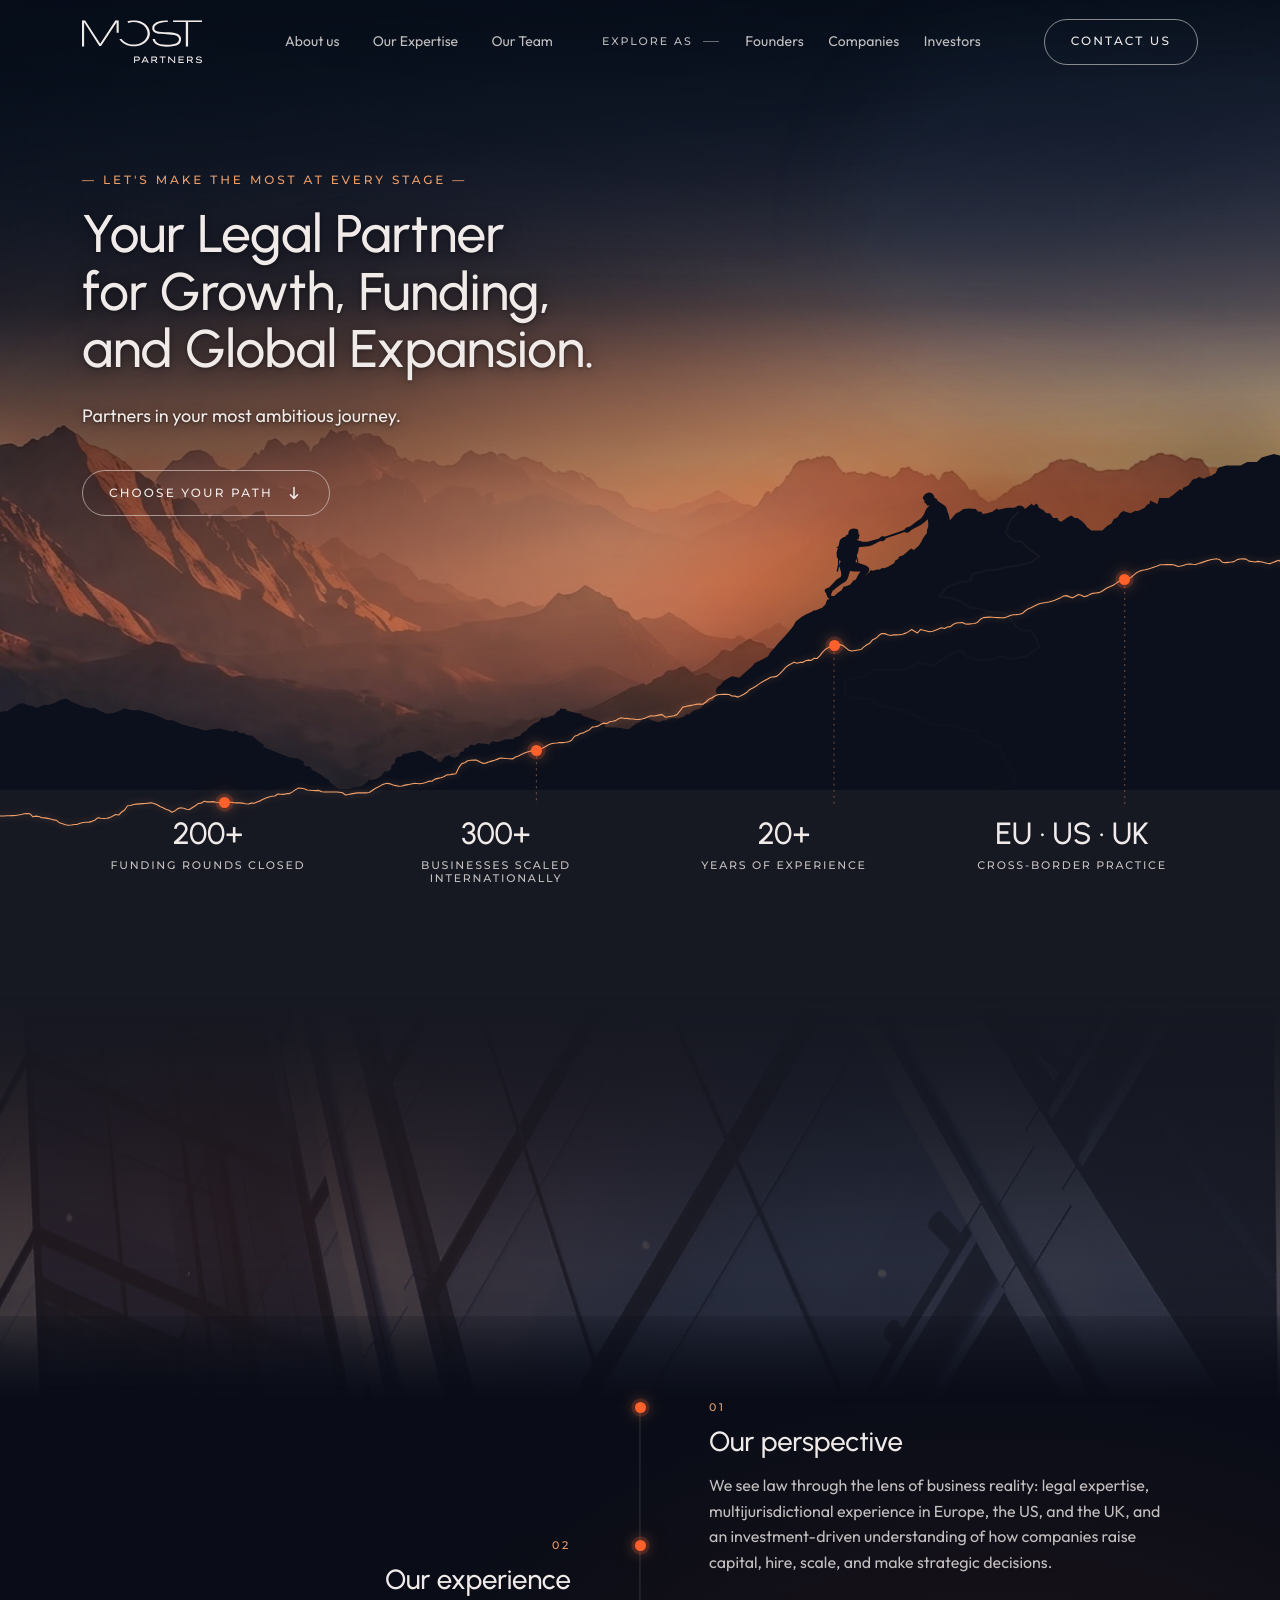
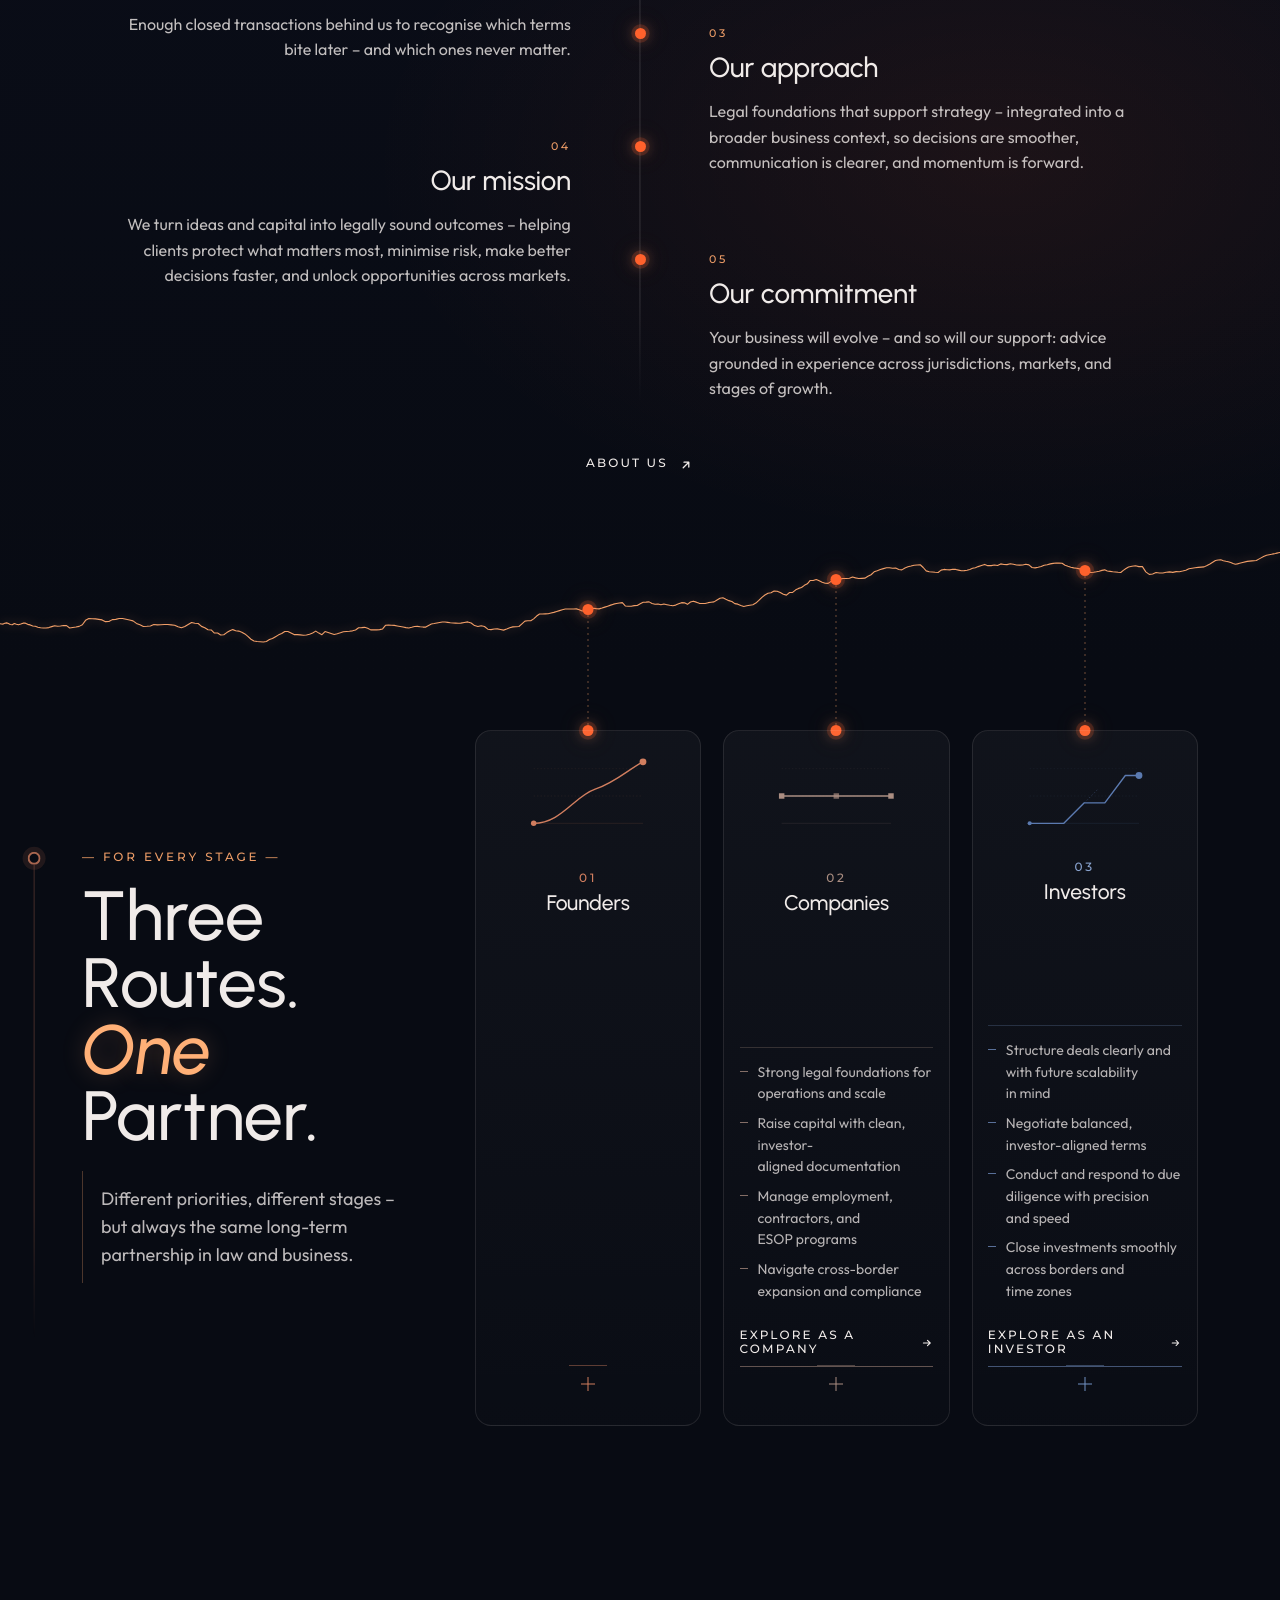
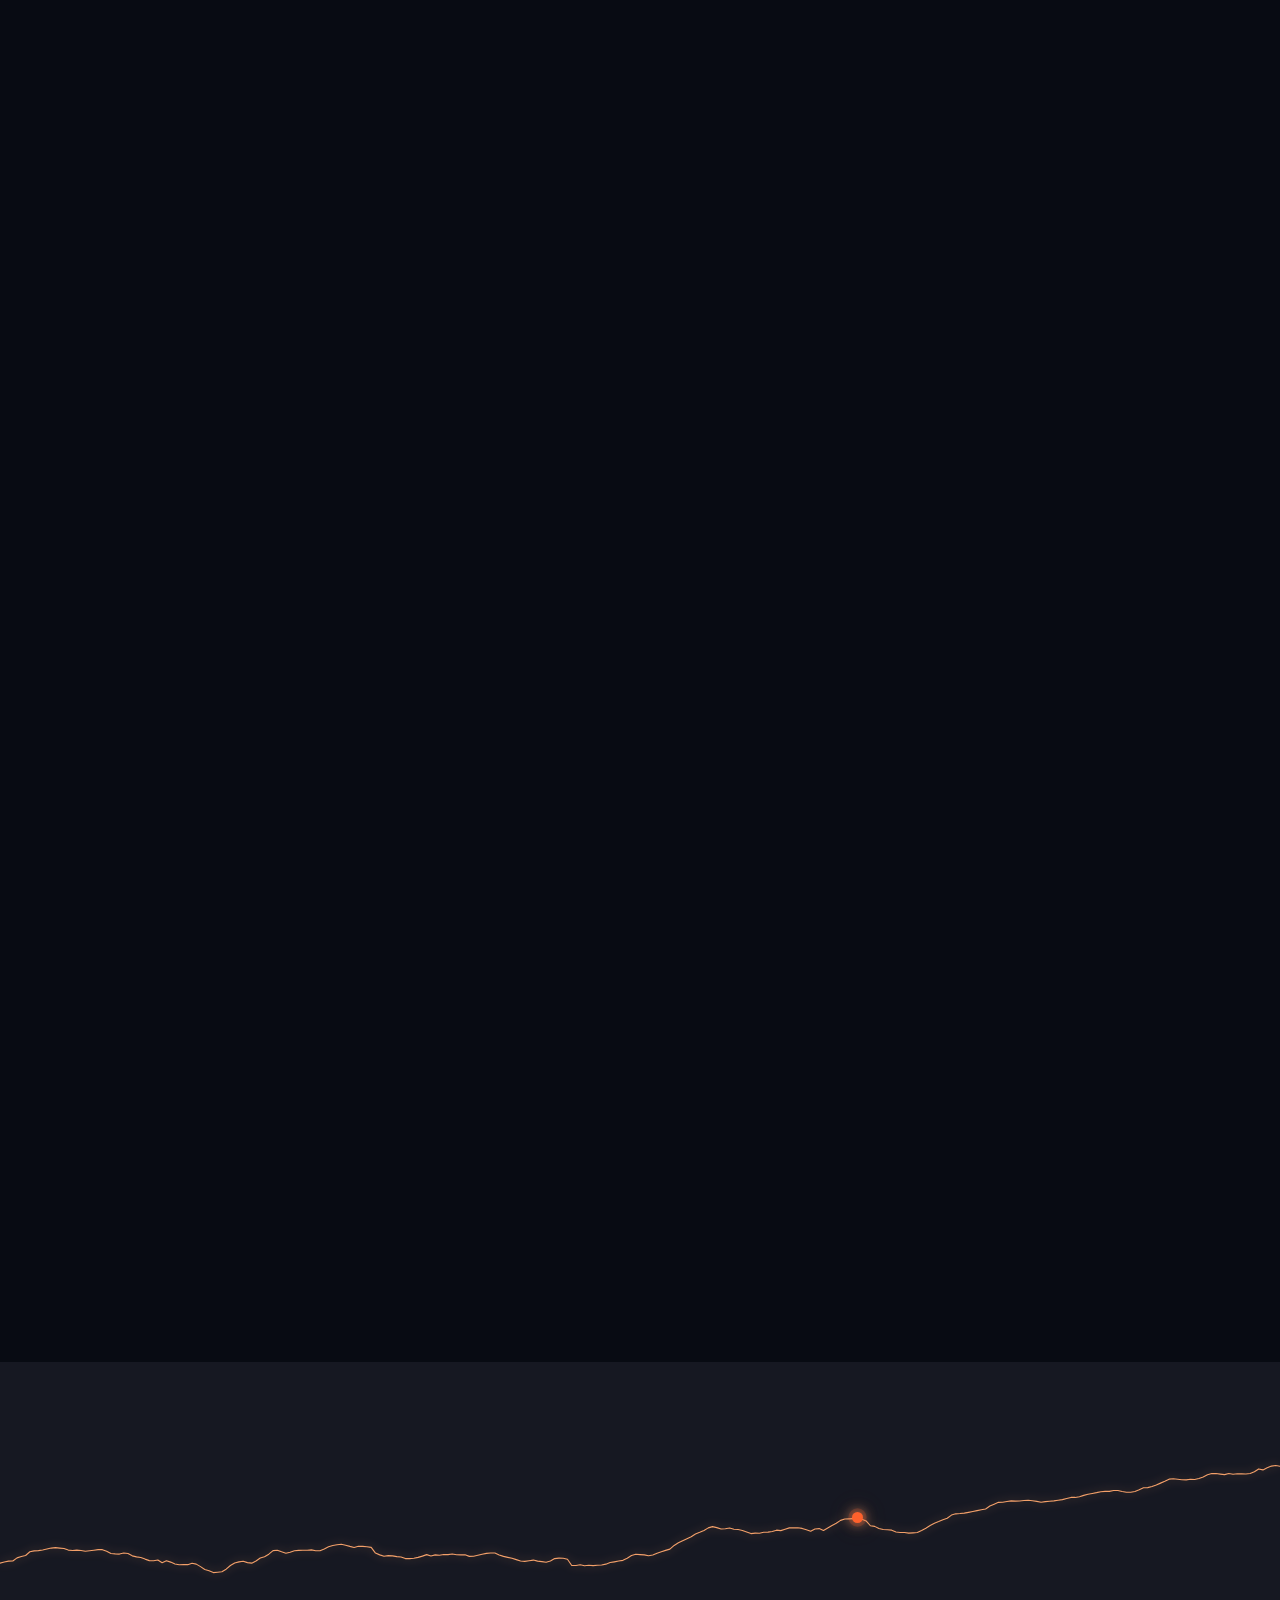
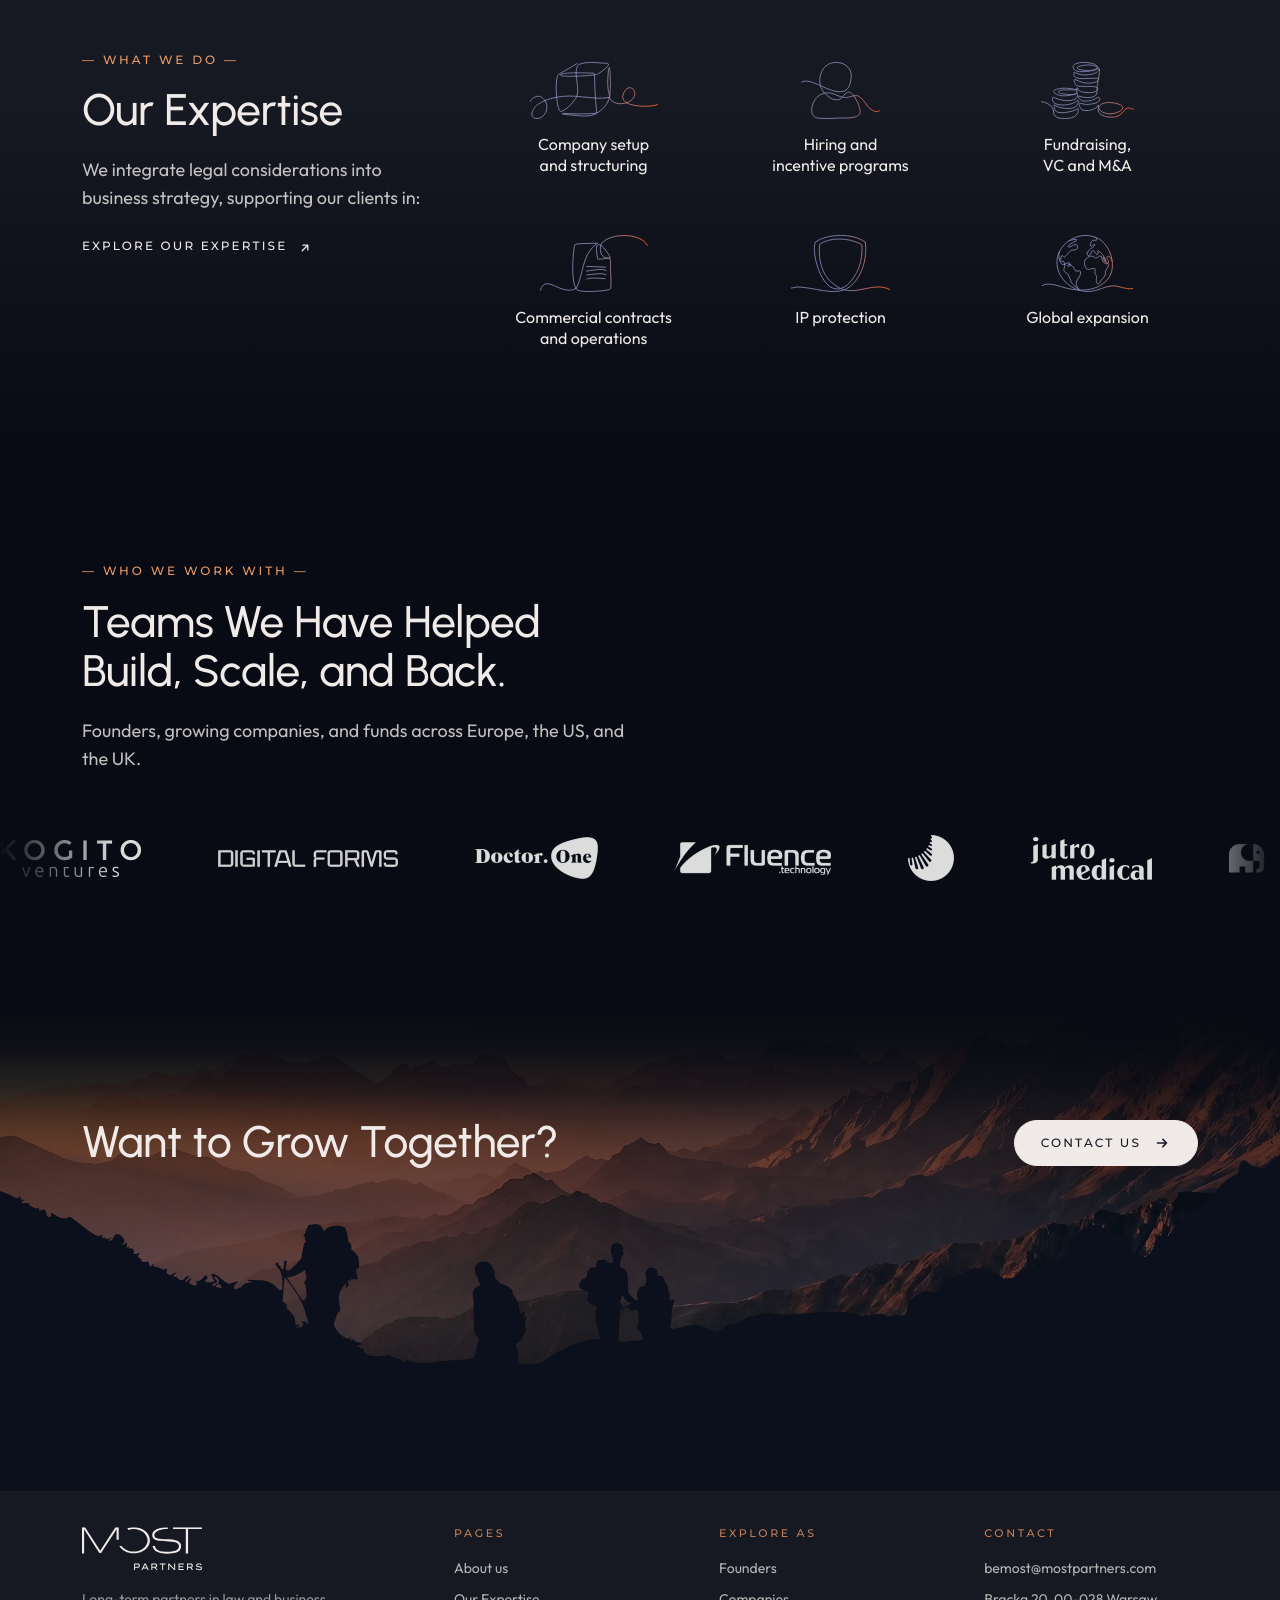
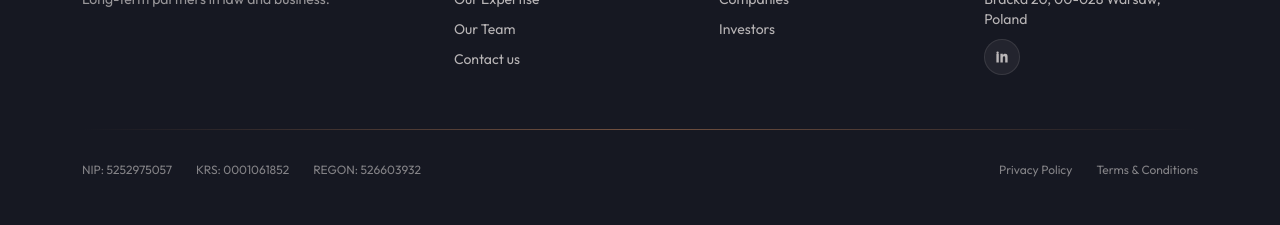
==== commit 4aa19957: "Who we are on a light ground: the cut runs through every cell along the top The client: still too fe" ====
--- a/index.html
+++ b/index.html
@@ -224,9 +224,10 @@
             <div class="whoweare__wash"></div>
           </div>
           <!-- on a light ground only: the band's navy cut down into the photo
-               between its members (docs/tools/who-cut.py) -->
+               through every cell of its structure along the top
+               (docs/tools/who-cut.py) -->
           <div class="whoweare__cut" aria-hidden="true">
-            <svg viewBox="0 0 1800 900" preserveAspectRatio="xMidYMid slice" focusable="false"><path d="M642.3 -40.0 L727.7 219.9 L878.7 -40.0 Z M897.9 -40.0 L1019.9 235.0 L1182.9 -40.0 Z M1137.8 -40.0 L1371.2 378.2 L1634.1 -40.0 Z M1716.0 -40.0 L1516.4 283.2 L1900.0 885.3 L1900.0 -40.0 Z" /></svg>
+            <svg viewBox="0 0 1800 900" preserveAspectRatio="xMidYMid slice" focusable="false"><path d="M130.5 0.6 L130.6 0.6 L133.6 32.9 L226.8 75.9 L216.1 0.0 L216.1 -40.0 L130.5 -40.0 L130.5 0.0 Z M511.9 0.6 L512.0 0.6 L546.2 130.5 L620.5 0.6 L620.8 0.6 L620.8 0.0 L620.8 -40.0 L511.9 -40.0 L511.9 0.0 Z M41.0 0.6 L41.1 0.6 L46.0 114.4 L143.1 158.6 L131.7 34.3 L57.3 0.0 L57.3 -40.0 L41.0 -40.0 L41.0 0.0 Z M432.5 33.4 L466.4 186.4 L504.3 203.9 L518.4 179.1 L474.6 0.0 L474.6 -40.0 L450.6 -40.0 L450.6 0.0 Z M666.2 37.5 L726.2 222.2 L854.1 0.6 L854.5 0.6 L854.5 0.0 L854.5 -40.0 L687.6 -40.0 L687.6 0.0 Z M930.7 18.1 L1021.7 229.9 L1155.0 3.5 L1152.7 0.0 L1152.7 -40.0 L942.0 -40.0 L942.0 0.0 Z M740.9 244.7 L756.8 295.4 L906.1 54.2 L923.0 25.1 L911.8 0.0 L911.8 -40.0 L882.2 -40.0 L882.2 0.0 Z M1306.2 154.1 L1308.4 152.8 L1378.3 281.5 L1401.7 322.8 L1471.0 218.0 L1464.9 208.5 L1526.8 107.5 L1525.3 106.6 L1557.7 57.2 L1592.3 0.6 L1592.7 0.6 L1592.7 0.0 L1592.7 -40.0 L1267.2 -40.0 L1267.2 0.0 L1242.5 41.5 Z M1900.0 0.6 L1900.0 -40.0 L1716.0 -40.0 L1516.4 283.2 L1900.0 885.3 Z" /></svg>
           </div>
           <header class="whoweare__head" data-reveal>
             <p class="whoweare__eyebrow">&mdash; who we are &mdash;</p>
--- a/styles.css
+++ b/styles.css
@@ -7734,23 +7734,31 @@
 }
 
 /* The top edge is the photograph's own (client, 19.10: a line that is not
-   straight, a cut-out true to the photo's structure). The band's navy comes
-   down into the facade between its members - two thin falling mullions
-   against the thick rising ones, the X's two beams down to its left corner,
-   and the dark right of the X along the beams' far edges - so the light
-   ground starts where the steel does (the cut's lines are the photo's
-   edges, docs/tools/who-cut.py). The cut is laid out as the photo is - its
-   box, cover as slice - and the photo shows right up to the edge, so the
-   two stay registered at every width. Both rise together by --who-lift,
-   just enough that the cuts' tips keep 20px off the copy: nothing on the
-   widest windows, up to 68px on a small laptop, more where the head spans
-   a tablet or a phone. */
+   straight, a cut-out true to the photo's structure - and then, the same
+   day: more cuts, it still read as cut off). The band's navy comes down
+   into the facade through every cell of its structure along the top - the
+   left building's panes down to its first floor, the glass beside the
+   pilasters, the diagrid's triangles, the X above its crossing and the dark
+   right of it - so the light members rise into the navy and the section's
+   edge is the facade's own silhouette (the cells are the photo's own edges,
+   docs/tools/who-cut.py). The cut is laid out as the photo is - its box,
+   cover as slice - and the photo shows right up to the edge, so the two
+   stay registered at every width.
+   The cuts run deep, so the copy steps down under them (--who-drop: the
+   most on a laptop, where the title is widest under the diagrid, nothing on
+   the widest windows, more on a tablet and a phone) and keeps 22px or more
+   off the navy. The step would carry the photo down with the taller band
+   (by 0.725 of it, the box being 145% of the band and the photo centred in
+   it), so the photo and the cut rise by that much (--who-lift) and the
+   facade meets the edge where it did. */
 .whoweare__cut {
   display: none;
 }
 
 :root:is([data-who="ivory"], [data-who="grey"], [data-who="latte"]) .whoweare {
-  --who-lift: clamp(0px, (1720px - 100vw) * 0.13, 68px);
+  --who-drop: clamp(0px, (2020px - 100vw) * 0.2, 92px);
+  --whoweare-air: calc(clamp(64px, 9vh, 112px) + var(--who-drop));
+  --who-lift: calc(var(--who-drop) * 0.725);
 }
 
 :root:is([data-who="ivory"], [data-who="grey"], [data-who="latte"]) .whoweare__bg {
@@ -7786,13 +7794,22 @@
 
 @media (max-width: 1023px) {
   :root:is([data-who="ivory"], [data-who="grey"], [data-who="latte"]) .whoweare {
-    --who-lift: 116px;
+    --who-drop: 164px;
+    --whoweare-air: calc(clamp(56px, 13vw, 88px) + var(--who-drop));
   }
 }
 
 @media (max-width: 639px) {
   :root:is([data-who="ivory"], [data-who="grey"], [data-who="latte"]) .whoweare {
-    --who-lift: 164px;
+    --who-drop: 212px;
+  }
+}
+
+/* a phone on its side keeps its own short air over the step */
+@media (max-width: 1023px) and (max-height: 500px) and (orientation: landscape) {
+  :root:is([data-who="ivory"], [data-who="grey"], [data-who="latte"]) .whoweare {
+    --who-drop: 148px;
+    --whoweare-air: calc(40px + var(--who-drop));
   }
 }
 
@@ -16954,6 +16971,45 @@
   outline-offset: 4px;
 }
 
+/* ---------- arriving with the scroll ----------
+   While the map scrolls in (script: --map-reveal 0-1 on the stage, and
+   --node-in 0-1 on each marker as the line's front reaches it), the line
+   is drawn in from the left behind a soft front, each marker's dot grows
+   in and its name with it, the buttons come in at their ends of the line
+   and the card rises in over the last quarter. The arcs wait for the line
+   to be whole, then draw themselves (script). */
+.path-map__stage.is-arriving .path-map__web {
+  -webkit-mask-image: linear-gradient(90deg, #000 calc(var(--map-reveal, 1) * (100% + 90px) - 90px), transparent calc(var(--map-reveal, 1) * (100% + 90px)));
+  mask-image: linear-gradient(90deg, #000 calc(var(--map-reveal, 1) * (100% + 90px) - 90px), transparent calc(var(--map-reveal, 1) * (100% + 90px)));
+}
+
+.path-map__stage.is-arriving .path-map__arcs {
+  opacity: 0;
+}
+
+.path-map__stage.is-arriving .path-map__node > *,
+.path-map__stage.is-arriving .path-map__node.is-low::before {
+  opacity: var(--node-in, 1);
+}
+
+.path-map__stage.is-arriving .path-map__dot {
+  scale: calc(0.35 + 0.65 * var(--node-in, 1));
+}
+
+.path-map__stage.is-arriving .path-map__step--prev {
+  opacity: clamp(0, var(--map-reveal, 1) * 5, 1);
+}
+
+.path-map__stage.is-arriving .path-map__step--next {
+  opacity: clamp(0, (var(--map-reveal, 1) - 0.8) * 5, 1);
+}
+
+.path-map__stage.is-arriving .path-map__list {
+  --card-in: clamp(0, (var(--map-reveal, 1) - 0.75) * 4, 1);
+  opacity: var(--card-in);
+  translate: 0 calc(16px - 16px * var(--card-in));
+}
+
 /* ---------- the card: the chosen stage under the centre marker ----------
    Every stage shares one cell, so the card keeps the tallest one's height
    and nothing below it moves when the stage changes. The name is the
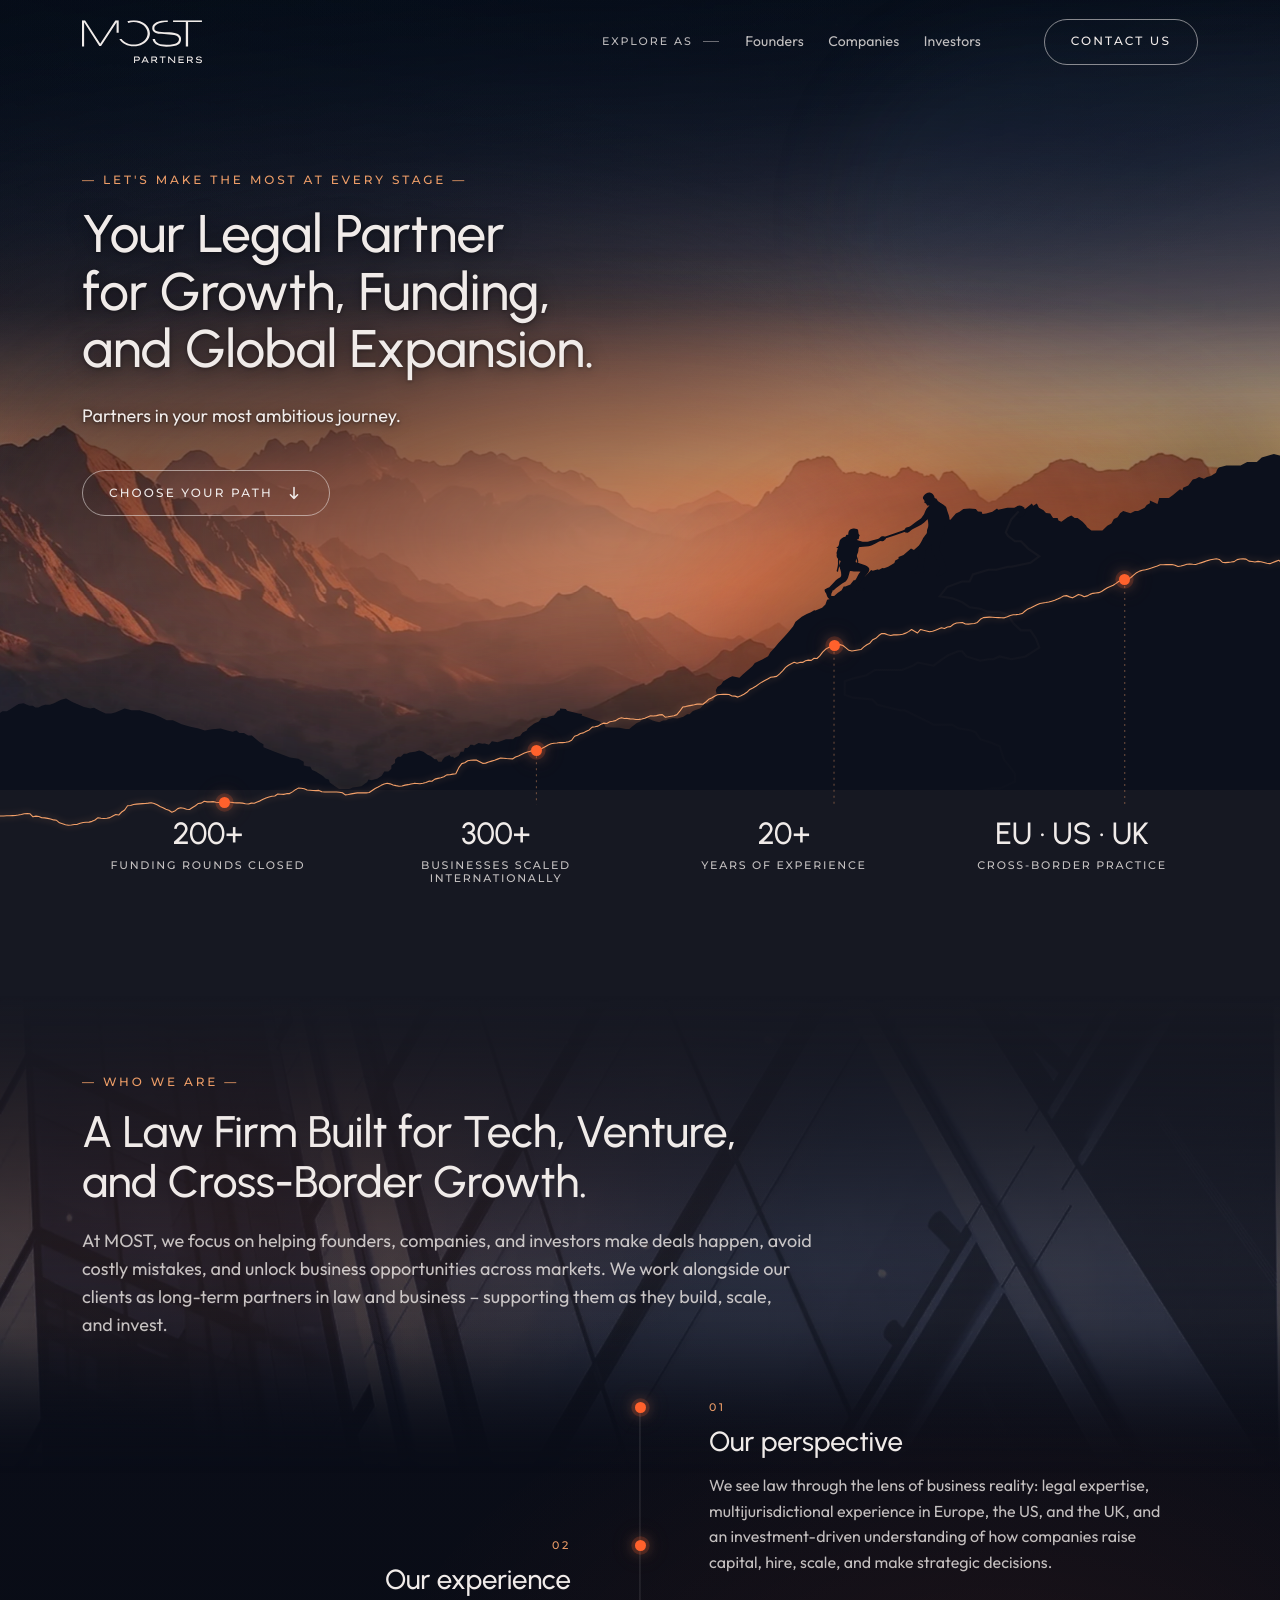
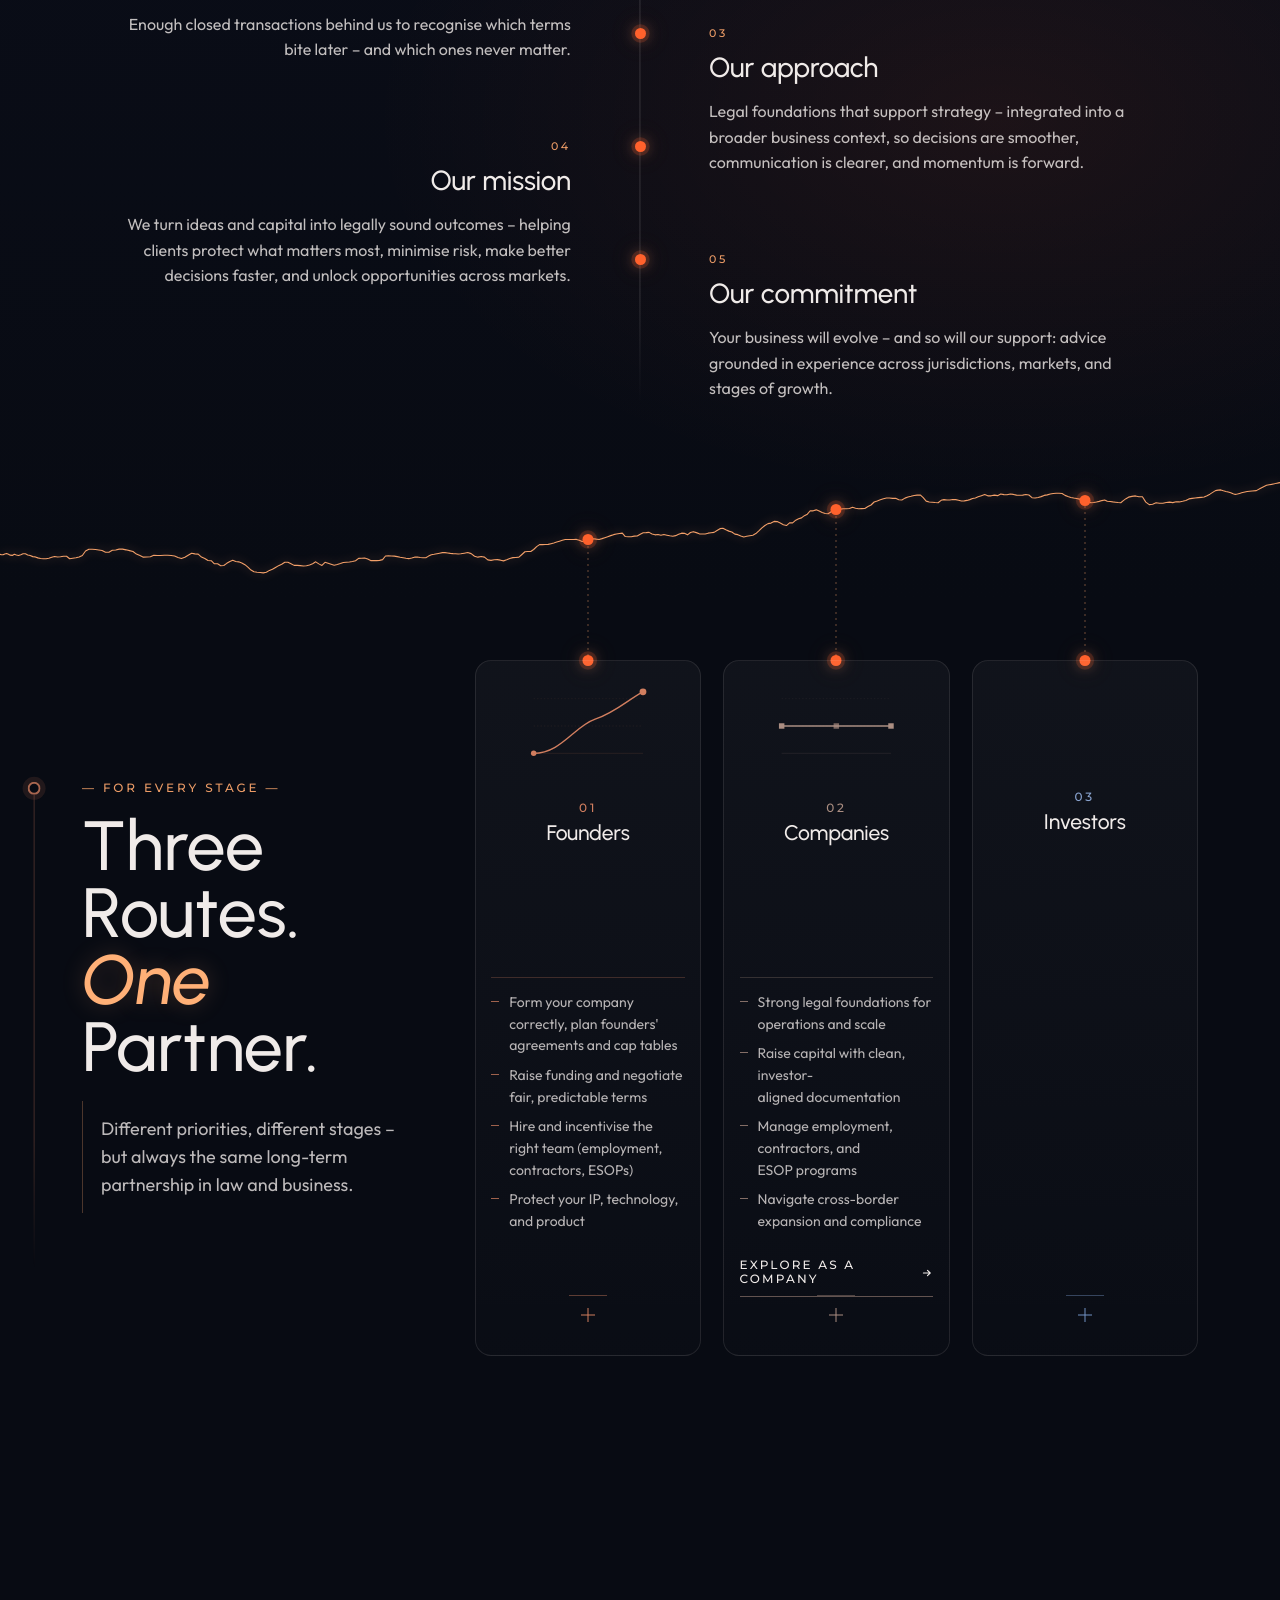
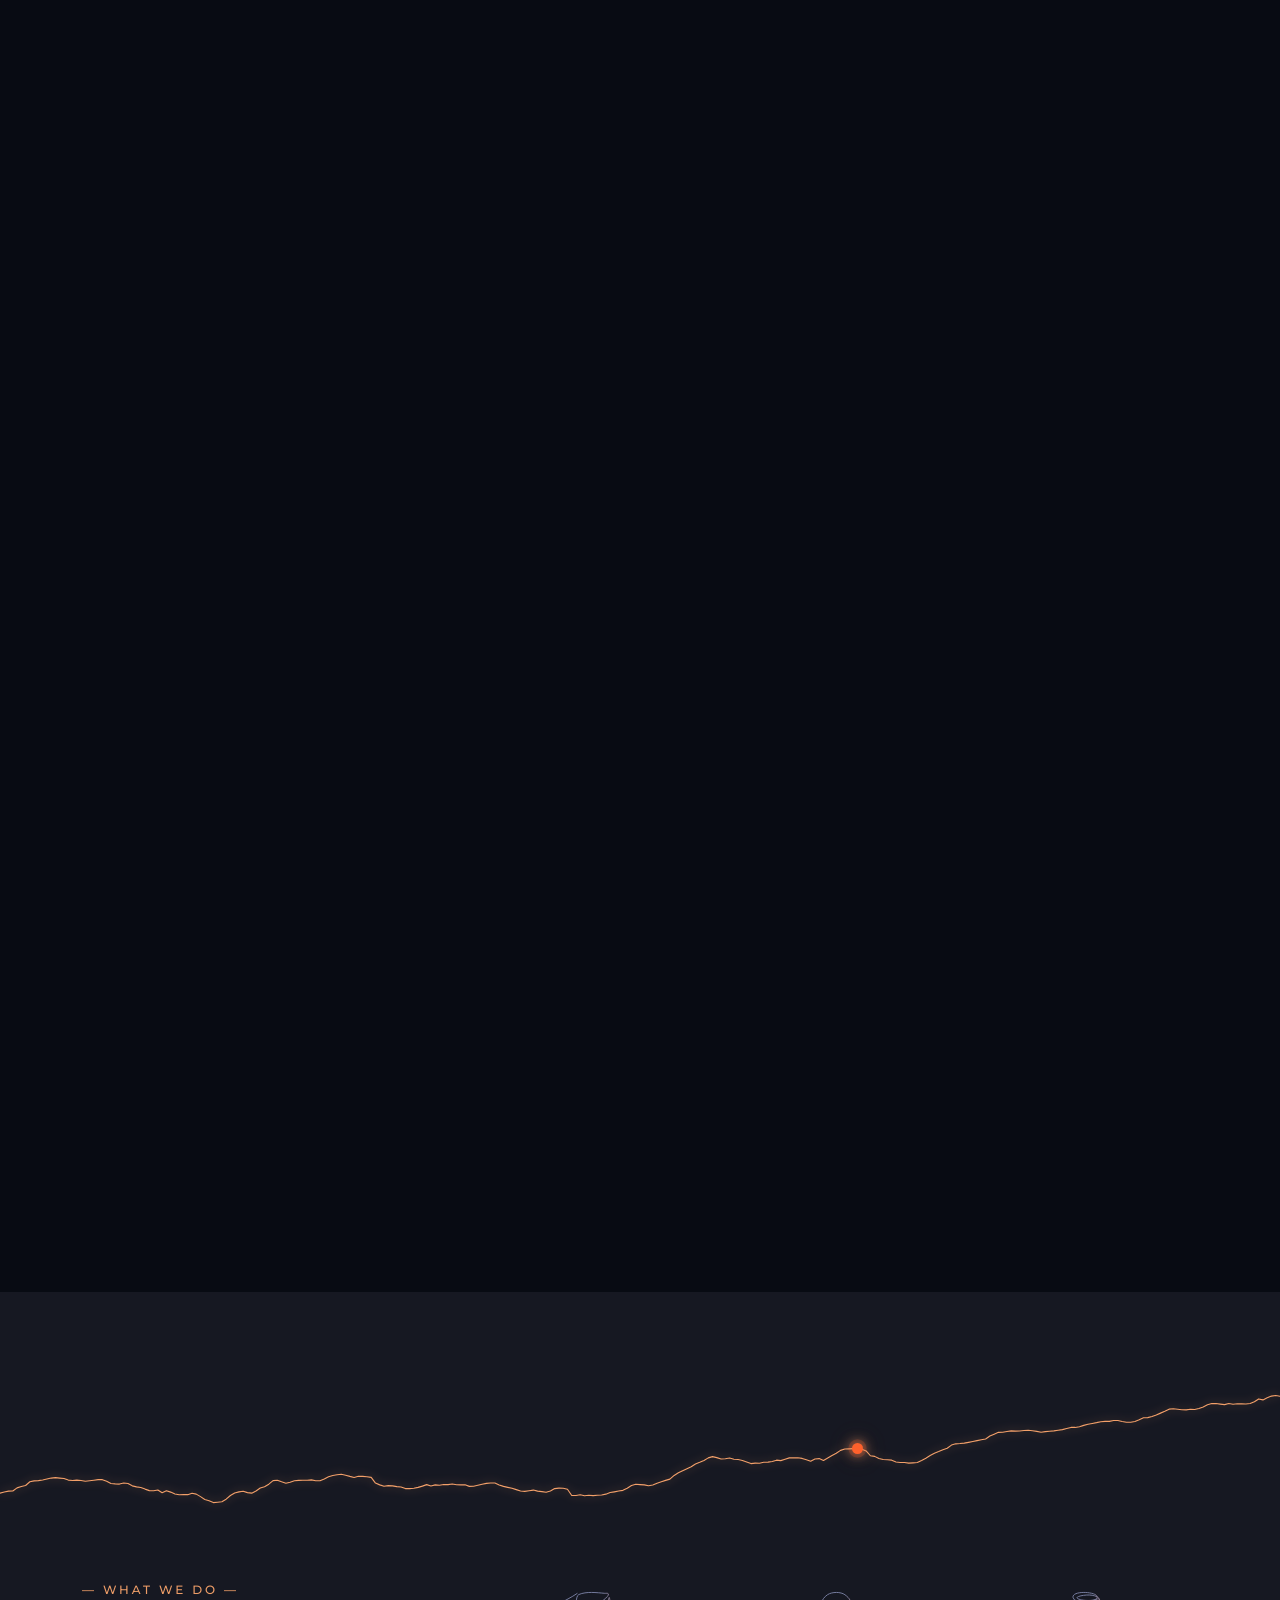
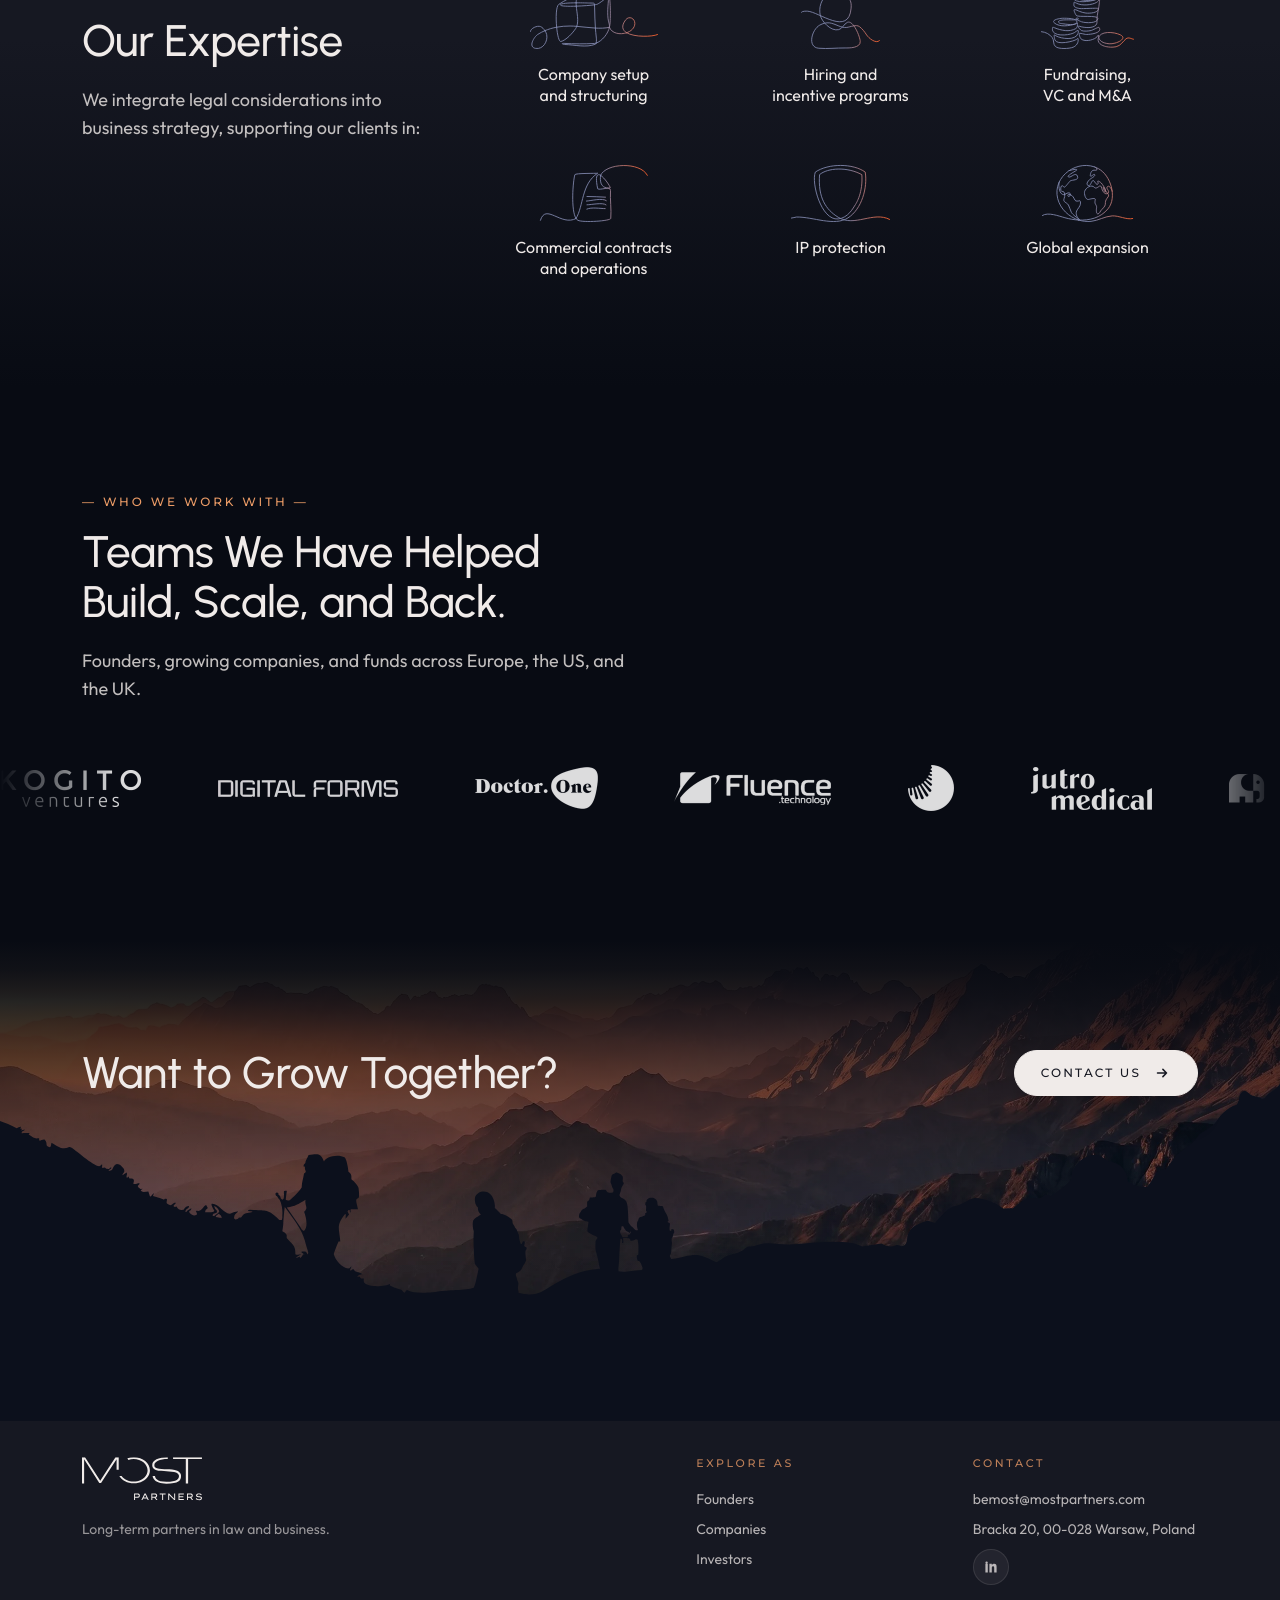
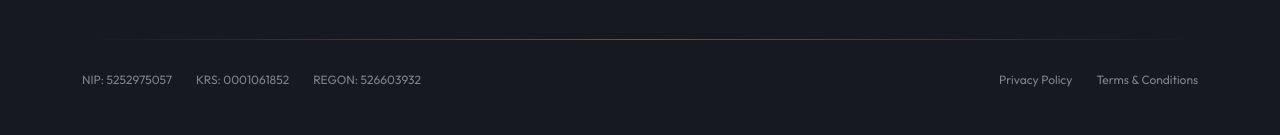
==== commit f37dece1: "Launch scope: menu and links to the launch pages only About Us, Our Expertise and Our Team are not l" ====
--- a/index.html
+++ b/index.html
@@ -62,11 +62,6 @@
         </svg>
       </a>
 
-      <nav class="top-nav__menu top-nav__menu--left" aria-label="Primary sections">
-        <a href="about-us.html">About us</a>
-        <a href="expertise.html">Our Expertise</a>
-        <a href="our-team.html">Our Team</a>
-      </nav>
 
       <nav class="top-nav__menu top-nav__menu--right" aria-labelledby="nav-explore-as">
         <span class="top-nav__lead" id="nav-explore-as">explore as</span>
@@ -98,11 +93,6 @@
           </button>
         </div>
         <nav class="mobile-menu__links" aria-label="Site pages">
-          <ul class="mobile-menu__primary">
-            <li><a href="about-us.html">About us</a></li>
-            <li><a href="expertise.html">Our Expertise</a></li>
-            <li><a href="our-team.html">Our Team</a></li>
-          </ul>
           <div class="mobile-menu__group">
             <p class="mobile-menu__lead" id="mobile-menu-explore">explore as</p>
             <ul class="mobile-menu__audience" aria-labelledby="mobile-menu-explore">
@@ -287,13 +277,6 @@
             </div>
           </li>
         </ol>
-
-        <div class="whoweare__more io-reveal">
-          <a class="whoweare__link link-arrow" href="about-us.html">
-            <span>About us</span>
-            <svg viewBox="0 0 20 20" aria-hidden="true"><path d="M6.5 13.5 13.5 6.5M7.5 6.5h6v6" /></svg>
-          </a>
-        </div>
       </section>
 
       <!-- AUDIENCE INTRO: triptych with expandable persona cards -->
@@ -475,8 +458,8 @@
                 </svg>
               </span>
               <span class="home-expertise__name">Company setup and structuring</span>
-              <a class="home-expertise__cta link-arrow" href="expertise.html#area-panel-1">
-                <span>Let's start</span><span class="sr-only"> – company setup and structuring in Our Expertise</span>
+              <a class="home-expertise__cta link-arrow" href="contact.html">
+                <span>Let's start</span><span class="sr-only"> – contact us about company setup and structuring</span>
                 <svg viewBox="0 0 20 20" aria-hidden="true"><path d="M6.5 13.5 13.5 6.5M7.5 6.5h6v6" /></svg>
               </a>
             </li>
@@ -494,8 +477,8 @@
                 </svg>
               </span>
               <span class="home-expertise__name">Hiring and incentive programs</span>
-              <a class="home-expertise__cta link-arrow" href="expertise.html#area-panel-3">
-                <span>Let's hire</span><span class="sr-only"> – hiring and incentive programs in Our Expertise</span>
+              <a class="home-expertise__cta link-arrow" href="contact.html">
+                <span>Let's hire</span><span class="sr-only"> – contact us about hiring and incentive programs</span>
                 <svg viewBox="0 0 20 20" aria-hidden="true"><path d="M6.5 13.5 13.5 6.5M7.5 6.5h6v6" /></svg>
               </a>
             </li>
@@ -513,8 +496,8 @@
                 </svg>
               </span>
               <span class="home-expertise__name">Fundraising, VC and&nbsp;M&amp;A</span>
-              <a class="home-expertise__cta link-arrow" href="expertise.html#area-panel-2">
-                <span>Let's fund</span><span class="sr-only"> – fundraising, VC and M&amp;A in Our Expertise</span>
+              <a class="home-expertise__cta link-arrow" href="contact.html">
+                <span>Let's fund</span><span class="sr-only"> – contact us about fundraising, VC and M&amp;A</span>
                 <svg viewBox="0 0 20 20" aria-hidden="true"><path d="M6.5 13.5 13.5 6.5M7.5 6.5h6v6" /></svg>
               </a>
             </li>
@@ -532,8 +515,8 @@
                 </svg>
               </span>
               <span class="home-expertise__name">Commercial contracts and operations</span>
-              <a class="home-expertise__cta link-arrow" href="expertise.html#area-panel-4">
-                <span>Let's sign</span><span class="sr-only"> – commercial contracts and operations in Our Expertise</span>
+              <a class="home-expertise__cta link-arrow" href="contact.html">
+                <span>Let's sign</span><span class="sr-only"> – contact us about commercial contracts and operations</span>
                 <svg viewBox="0 0 20 20" aria-hidden="true"><path d="M6.5 13.5 13.5 6.5M7.5 6.5h6v6" /></svg>
               </a>
             </li>
@@ -551,8 +534,8 @@
                 </svg>
               </span>
               <span class="home-expertise__name">IP protection</span>
-              <a class="home-expertise__cta link-arrow" href="expertise.html#area-panel-5">
-                <span>Let's create</span><span class="sr-only"> – IP protection in Our Expertise</span>
+              <a class="home-expertise__cta link-arrow" href="contact.html">
+                <span>Let's create</span><span class="sr-only"> – contact us about IP protection</span>
                 <svg viewBox="0 0 20 20" aria-hidden="true"><path d="M6.5 13.5 13.5 6.5M7.5 6.5h6v6" /></svg>
               </a>
             </li>
@@ -570,16 +553,12 @@
                 </svg>
               </span>
               <span class="home-expertise__name">Global expansion</span>
-              <a class="home-expertise__cta link-arrow" href="expertise.html#area-panel-6">
-                <span>Let's expand</span><span class="sr-only"> – global expansion in Our Expertise</span>
+              <a class="home-expertise__cta link-arrow" href="contact.html">
+                <span>Let's expand</span><span class="sr-only"> – contact us about global expansion</span>
                 <svg viewBox="0 0 20 20" aria-hidden="true"><path d="M6.5 13.5 13.5 6.5M7.5 6.5h6v6" /></svg>
               </a>
             </li>
           </ul>
-          <a class="home-expertise__link link-arrow" href="expertise.html#areas">
-            <span>Explore our expertise</span>
-            <svg viewBox="0 0 20 20" aria-hidden="true"><path d="M6.5 13.5 13.5 6.5M7.5 6.5h6v6" /></svg>
-          </a>
         </div>
       </section>
 
@@ -635,7 +614,7 @@
     <footer class="site-footer">
       <div class="site-footer__inner">
 
-        <div class="site-footer__top">
+        <div class="site-footer__top site-footer__top--routes">
           <div class="site-footer__brand">
             <a class="wordmark" href="index.html" aria-label="MOST Partners home">
               <svg class="wordmark__logo" viewBox="0 0 160 58" role="img" aria-label="MOST Partners">
@@ -644,16 +623,6 @@
             </a>
             <p>Long-term partners in law and business.</p>
           </div>
-
-          <nav class="site-footer__col" aria-label="Pages">
-            <p class="site-footer__col-title">Pages</p>
-            <ul>
-              <li><a href="about-us.html">About us</a></li>
-              <li><a href="expertise.html">Our Expertise</a></li>
-              <li><a href="our-team.html">Our Team</a></li>
-              <li><a href="contact.html">Contact us</a></li>
-            </ul>
-          </nav>
 
           <nav class="site-footer__col" aria-label="Audience">
             <p class="site-footer__col-title">Explore as</p>
--- a/styles.css
+++ b/styles.css
@@ -294,9 +294,12 @@
    runs out, so the break before "explore as" would be no wider than the
    gap between two primary links and the label would read as a fourth of
    them. There the hairline after the label goes, and a short upright rule
-   before it takes over its job - it opens the group. */
+   before it takes over its job - it opens the group. Only on the pages
+   that still carry the site's pages in the bar (About Us, Our Expertise
+   and Our Team, not launched): the launch pages have the routes alone
+   there (the meeting of 25.10), with the room for the hairline. */
 @media (max-width: 1279px) {
-  .top-nav .top-nav__lead::before {
+  .top-nav:has(.top-nav__menu--left) .top-nav__lead::before {
     content: "";
     flex: none;
     width: 1px;
@@ -306,7 +309,7 @@
     opacity: 0.5;
   }
 
-  .top-nav .top-nav__lead::after {
+  .top-nav:has(.top-nav__menu--left) .top-nav__lead::after {
     display: none;
   }
 }
@@ -356,55 +359,47 @@
   color: var(--light);
 }
 
-/* ?nav=routes (a preview; script.js moves the groups in the markup): the
-   routes stand next to the wordmark and the pages go right, before
-   Contact. The two groups trade their margins, at each width as above. */
-:root[data-nav="routes"] .top-nav .top-nav__menu--right {
-  margin-left: clamp(28px, 4vw, 60px);
-  margin-right: 0;
-}
-
-:root[data-nav="routes"] .top-nav .top-nav__menu--left {
-  position: relative;
-  margin-left: auto;
-  margin-right: clamp(20px, 2.4vw, 32px);
-  padding-left: 14px;
-}
-
-/* where the bar is full the auto margin runs out, so the pages open with
-   a short upright rule, as "explore as" does under 1280px; it stands in
-   the group's padding and takes no gap of its own */
-:root[data-nav="routes"] .top-nav .top-nav__menu--left::before {
-  content: "";
-  position: absolute;
-  left: 0;
-  top: 50%;
-  width: 1px;
-  height: 14px;
-  margin-top: -7px;
-  background: var(--light);
-  opacity: 0.4;
-}
-
-@media (min-width: 1181px) and (max-width: 1279px) {
-  :root[data-nav="routes"] .top-nav .top-nav__menu--right {
-    margin-left: 28px;
-  }
-
-  :root[data-nav="routes"] .top-nav .top-nav__menu--left {
-    margin-right: 20px;
-  }
-}
-
-@media (max-width: 1100px) {
-  :root[data-nav="routes"] .top-nav .top-nav__menu--right {
-    margin-left: 16px;
-  }
-
-  :root[data-nav="routes"] .top-nav .top-nav__menu--left {
-    margin-right: 10px;
-    padding-left: 12px;
-  }
+/* ?nav=colour (a preview, the meeting of 25.10): each route's dot, on
+   hover and on its own page, in the route's colour - the colours of the
+   routes' cards and of the phone menu's dots - rather than orange for all
+   three, a touch larger and lit. (While the panel is up the links are
+   written out whole, with the preview's query, hence *=.) On Founders' light sky, before the
+   bar turns navy, the three take their deep inks, as its type does: the
+   terracotta dot would vanish into the terracotta sky. */
+:root[data-nav="colour"] .top-nav .top-nav__menu--right a {
+  --route-dot: 209, 126, 95;
+}
+
+:root[data-nav="colour"] .top-nav .top-nav__menu--right a[href*="for-companies.html"] {
+  --route-dot: 171, 142, 130;
+}
+
+:root[data-nav="colour"][data-palette="lead"] .top-nav .top-nav__menu--right a[href*="for-companies.html"] {
+  --route-dot: 172, 138, 158;
+}
+
+:root[data-nav="colour"] .top-nav .top-nav__menu--right a[href*="for-investors.html"] {
+  --route-dot: 115, 145, 196;
+}
+
+:root[data-nav="colour"] .page--founders .top-nav:not(.is-scrolled) .top-nav__menu--right a {
+  --route-dot: 163, 57, 14;
+}
+
+:root[data-nav="colour"] .page--founders .top-nav:not(.is-scrolled) .top-nav__menu--right a[href*="for-companies.html"] {
+  --route-dot: 110, 84, 76;
+}
+
+:root[data-nav="colour"] .page--founders .top-nav:not(.is-scrolled) .top-nav__menu--right a[href*="for-investors.html"] {
+  --route-dot: 54, 84, 135;
+}
+
+:root[data-nav="colour"] .top-nav .top-nav__menu--right a::after {
+  bottom: -3px;
+  width: 6px;
+  height: 6px;
+  background: rgb(var(--route-dot));
+  box-shadow: 0 0 0 3px rgba(var(--route-dot), 0.22), 0 0 10px rgba(var(--route-dot), 0.6);
 }
 
 .mobile-menu__lead {
@@ -7507,15 +7502,19 @@
      offset (--audience-cut-offset, 118-180px); the link to About Us stands
      that much, and some air, above the section's end */
   --whoweare-foot: calc(clamp(118px, 10vw, 180px) + clamp(56px, 8vh, 96px));
-  /* from the intro to the rail; the photo has faded out by its end */
+  /* from the intro to the rail */
   --whoweare-gap: clamp(48px, 7vh, 80px);
-  --whoweare-fade: calc(var(--whoweare-gap) + 96px);
+  /* the photo's layer runs on this far under the rail's top, so its fade
+     out has room to be slow: it starts behind the lede's last lines and
+     has ended by the first row's text */
+  --whoweare-tail: 72px;
+  --whoweare-fade: calc(var(--whoweare-gap) + var(--whoweare-tail) + 120px);
   /* The photo keeps the size and crop it had when it filled the whole band
      with the three notes under the intro: that band was about 1.45 times
      the intro's height on a desktop (1.85 on a phone, see compact). Blown
      down to the intro alone it would show its light building edges at
      the sides of the page. */
-  --whoweare-photo-h: 145%;
+  --whoweare-photo-k: 1.45;
   position: relative;
   /* over the hero's ridge, as the band is: on desktop the ridge hangs
      below the band's foot, and its drop shadow laid a soft dark line
@@ -7539,31 +7538,50 @@
 }
 
 /* The photo layer runs from the section's top edge to the rail, full
-   width. It rises out of the hero's navy land slowly, from nothing at the
-   section's top to full 240px under the eyebrow's line (a quicker fade
-   drew a line under the stats, a window again), and its last stretch
-   fades out into the ground (slowly behind the lede, all the way in the
-   gap) - no edge at either end. */
+   width, and on a little under it (--whoweare-tail). It rises out of the
+   hero's navy land slowly, from nothing at the section's top to full 240px
+   under the eyebrow's line (a quicker fade drew a line under the stats, a
+   window again), and fades out into the ground on one eased curve, no
+   corner in it: slowly from behind the lede's last lines, quickest in the
+   gap, slowly again to nothing under the rail's top. (The client, 19.10:
+   the two fades used to overlap on a desktop, and where they met the
+   photo stepped down at once from full to 82% - a straight edge across
+   the section above the rail.) The fade out starts where the fade in has
+   reached full, or lower. */
 .whoweare__bg {
+  --who-in: transparent 0, rgba(0, 0, 0, 0.1) calc(var(--whoweare-top) * 0.6), rgba(0, 0, 0, 0.4) calc(var(--whoweare-top) + 60px), rgba(0, 0, 0, 0.78) calc(var(--whoweare-top) + 150px), #000 calc(var(--whoweare-top) + 240px);
+  --who-out: max(var(--whoweare-top) + 240px, 100% - var(--whoweare-fade));
+  /* 1 - smoothstep, in eighths of the way from --who-out to the foot */
+  --who-fade-out:
+    #000 var(--who-out),
+    rgba(0, 0, 0, 0.957) calc(var(--who-out) + (100% - var(--who-out)) * 0.125),
+    rgba(0, 0, 0, 0.844) calc(var(--who-out) + (100% - var(--who-out)) * 0.25),
+    rgba(0, 0, 0, 0.684) calc(var(--who-out) + (100% - var(--who-out)) * 0.375),
+    rgba(0, 0, 0, 0.5) calc(var(--who-out) + (100% - var(--who-out)) * 0.5),
+    rgba(0, 0, 0, 0.316) calc(var(--who-out) + (100% - var(--who-out)) * 0.625),
+    rgba(0, 0, 0, 0.156) calc(var(--who-out) + (100% - var(--who-out)) * 0.75),
+    rgba(0, 0, 0, 0.043) calc(var(--who-out) + (100% - var(--who-out)) * 0.875),
+    transparent 100%;
   position: absolute;
   z-index: 0;
   top: calc(-1 * var(--whoweare-top));
   right: calc(-1 * var(--container-x));
-  bottom: calc(-1 * var(--whoweare-gap));
+  bottom: calc(-1 * (var(--whoweare-gap) + var(--whoweare-tail)));
   left: calc(-1 * var(--container-x));
   overflow: hidden;
-  -webkit-mask-image: linear-gradient(180deg, transparent 0, rgba(0, 0, 0, 0.1) calc(var(--whoweare-top) * 0.6), rgba(0, 0, 0, 0.4) calc(var(--whoweare-top) + 60px), rgba(0, 0, 0, 0.78) calc(var(--whoweare-top) + 150px), #000 calc(var(--whoweare-top) + 240px), #000 calc(100% - var(--whoweare-fade)), rgba(0, 0, 0, 0.82) calc(100% - var(--whoweare-fade) * 0.62), rgba(0, 0, 0, 0.4) calc(100% - var(--whoweare-fade) * 0.3), transparent 100%);
-  mask-image: linear-gradient(180deg, transparent 0, rgba(0, 0, 0, 0.1) calc(var(--whoweare-top) * 0.6), rgba(0, 0, 0, 0.4) calc(var(--whoweare-top) + 60px), rgba(0, 0, 0, 0.78) calc(var(--whoweare-top) + 150px), #000 calc(var(--whoweare-top) + 240px), #000 calc(100% - var(--whoweare-fade)), rgba(0, 0, 0, 0.82) calc(100% - var(--whoweare-fade) * 0.62), rgba(0, 0, 0, 0.4) calc(100% - var(--whoweare-fade) * 0.3), transparent 100%);
-}
-
-/* the photo and its wash as they were, at the band's old size */
+  -webkit-mask-image: linear-gradient(180deg, var(--who-in), var(--who-fade-out));
+  mask-image: linear-gradient(180deg, var(--who-in), var(--who-fade-out));
+}
+
+/* the photo and its wash as they were, at the band's old size (the
+   layer less its tail) */
 .whoweare__bg img,
 .whoweare__wash {
   position: absolute;
   top: 0;
   left: 0;
   width: 100%;
-  height: var(--whoweare-photo-h);
+  height: calc((100% - var(--whoweare-tail)) * var(--whoweare-photo-k));
 }
 
 /* A close-up of facade mullions, pre-toned to the navy ramp - no tower
@@ -7756,14 +7774,17 @@
 }
 
 :root:is([data-who="ivory"], [data-who="grey"], [data-who="latte"]) .whoweare {
+  /* the photo's layer ends at the rail, as the cut's box does: the rows'
+     dark type stands on the light ground alone */
+  --whoweare-tail: 0px;
   --who-drop: clamp(0px, (2020px - 100vw) * 0.2, 92px);
   --whoweare-air: calc(clamp(64px, 9vh, 112px) + var(--who-drop));
   --who-lift: calc(var(--who-drop) * 0.725);
 }
 
 :root:is([data-who="ivory"], [data-who="grey"], [data-who="latte"]) .whoweare__bg {
-  -webkit-mask-image: linear-gradient(180deg, #000 0, #000 calc(100% - var(--whoweare-fade)), rgba(0, 0, 0, 0.82) calc(100% - var(--whoweare-fade) * 0.62), rgba(0, 0, 0, 0.4) calc(100% - var(--whoweare-fade) * 0.3), transparent 100%);
-  mask-image: linear-gradient(180deg, #000 0, #000 calc(100% - var(--whoweare-fade)), rgba(0, 0, 0, 0.82) calc(100% - var(--whoweare-fade) * 0.62), rgba(0, 0, 0, 0.4) calc(100% - var(--whoweare-fade) * 0.3), transparent 100%);
+  --who-in: #000 0;
+  --who-out: calc(100% - var(--whoweare-fade));
 }
 
 :root:is([data-who="ivory"], [data-who="grey"], [data-who="latte"]) .whoweare__cut {
@@ -7784,7 +7805,7 @@
   left: 0;
   display: block;
   width: 100%;
-  height: var(--whoweare-photo-h);
+  height: calc(100% * var(--whoweare-photo-k));
   fill: var(--navy);
 }
 
@@ -8075,7 +8096,9 @@
   min-height: clamp(150px, 12.5vw, 196px);
   padding: clamp(24px, 2.2vw, 36px);
   border: 1px solid rgba(var(--hx-tint), 0.24);
-  border-radius: var(--card-radius);
+  /* Three routes' corner, the section above (the client, 19.10), not the
+     cards' 2px */
+  border-radius: 16px;
   background: linear-gradient(155deg, rgba(var(--hx-tint), 0.11), transparent 62%);
   text-align: left;
 }
@@ -8199,17 +8222,29 @@
   --focus-ring: #9e340a;
   /* the fade under the link, and a shorter foot over it than the dark
      section's: the fade is air enough */
-  --hx-fade: clamp(200px, 26vh, 300px);
+  --hx-fade: clamp(260px, 40vh, 420px);
   --hx-foot: clamp(48px, 7vh, 88px);
+  /* The ground's fall into navy-deep, in tenths of the fade: the two
+     colours mixed in oklab along a smoothstep, so it leaves the ground and
+     meets the navy with no corner at either end. The client (19.10): the
+     fade was shorter and its first stretch near flat, then steep - the
+     corner read as a grey band across the page. Worked out for the cream
+     (the colour tiles' ground has its own, below). */
+  --hx-dusk:
+    #e8e4e2 calc(100% - var(--hx-fade) * 0.9),
+    #d4d0d0 calc(100% - var(--hx-fade) * 0.8),
+    #b7b4b5 calc(100% - var(--hx-fade) * 0.7),
+    #949396 calc(100% - var(--hx-fade) * 0.6),
+    #707075 calc(100% - var(--hx-fade) * 0.5),
+    #4e4f55 calc(100% - var(--hx-fade) * 0.4),
+    #31333a calc(100% - var(--hx-fade) * 0.3),
+    #1b1d25 calc(100% - var(--hx-fade) * 0.2),
+    #0d1018 calc(100% - var(--hx-fade) * 0.1);
   padding-bottom: calc(var(--hx-foot) + var(--hx-fade));
   background: linear-gradient(180deg,
     var(--hx-ground, var(--light)) 0%,
     var(--hx-ground, var(--light)) calc(100% - var(--hx-fade)),
-    #e0dbda calc(100% - var(--hx-fade) * 0.85),
-    #a6a4a6 calc(100% - var(--hx-fade) * 0.65),
-    #707075 calc(100% - var(--hx-fade) * 0.5),
-    #3f4047 calc(100% - var(--hx-fade) * 0.35),
-    #12161d calc(100% - var(--hx-fade) * 0.15),
+    var(--hx-dusk),
     var(--navy-deep) 100%);
   color: var(--hx-ink);
 }
@@ -8228,14 +8263,14 @@
 
 @media (max-width: 1023px) {
   :root:is([data-expertise="light"], [data-expertise="lighttiles"], [data-expertise="colour"]) .home-expertise {
-    --hx-fade: clamp(160px, 40vw, 240px);
+    --hx-fade: clamp(200px, 56vw, 320px);
     --hx-foot: 32px;
   }
 }
 
 @media (min-width: 560px) and (max-width: 1023px) and (max-height: 500px) and (orientation: landscape) {
   :root:is([data-expertise="light"], [data-expertise="lighttiles"], [data-expertise="colour"]) .home-expertise {
-    --hx-fade: 140px;
+    --hx-fade: 180px;
   }
 }
 /* ---------- lighttiles: the tiles on the light ground ----------
@@ -8257,18 +8292,32 @@
    The client (18.10): the section light but toned down rather than white,
    so the six can be tiles like Three routes' cards, each held in one
    colour of its own - its light at the top, the dot on its edge, its
-   drawing (still drawing itself) and its call to action - six soft
-   colours in one key, the ground fading at its foot into the navy the
-   client marks run on (the light rules above; the tiles' layout too).
-   The inks the drawings and the links take are the colours deepened to
-   4.9:1 and more on the tile, its light included. */
+   drawing (still drawing itself) and its call to action - the ground
+   fading at its foot into the navy the client marks run on (the light
+   rules above; the tiles' layout too).
+   The colours are the site's own (the client, 19.10: no green, violet or
+   rose - our navies, lattes and oranges): the brand orange, latte and
+   navy along the first row, the Investors slate, the Founders terracotta
+   and the trail's peach along the second. The inks the drawings and the
+   links take are the colours deepened to 4.5:1 and more on the tile, its
+   light included (5.7:1 and more where the links stand). */
 :root[data-expertise="colour"] .home-expertise {
   --hx-ground: #e4ded9;
+  --hx-dusk:
+    #ddd7d3 calc(100% - var(--hx-fade) * 0.9),
+    #c9c5c2 calc(100% - var(--hx-fade) * 0.8),
+    #aeaaa9 calc(100% - var(--hx-fade) * 0.7),
+    #8d8b8c calc(100% - var(--hx-fade) * 0.6),
+    #6b6a6e calc(100% - var(--hx-fade) * 0.5),
+    #4a4c51 calc(100% - var(--hx-fade) * 0.4),
+    #2f3138 calc(100% - var(--hx-fade) * 0.3),
+    #1a1c24 calc(100% - var(--hx-fade) * 0.2),
+    #0c1017 calc(100% - var(--hx-fade) * 0.1);
 }
 
 :root[data-expertise="colour"] .home-expertise__item {
-  --hx-tint: 209, 126, 95;
-  --hx-tile-ink: #94401f;
+  --hx-tint: 255, 97, 44;
+  --hx-tile-ink: #a3390e;
   overflow: visible;
   border-color: rgba(var(--hx-tint), 0.4);
   background:
@@ -8279,13 +8328,13 @@
 }
 
 :root[data-expertise="colour"] .home-expertise__item:nth-child(2) {
-  --hx-tint: 196, 154, 92;
-  --hx-tile-ink: #7a5414;
+  --hx-tint: 184, 146, 110;
+  --hx-tile-ink: #6e4e30;
 }
 
 :root[data-expertise="colour"] .home-expertise__item:nth-child(3) {
-  --hx-tint: 128, 160, 124;
-  --hx-tile-ink: #3f603c;
+  --hx-tint: 58, 72, 104;
+  --hx-tile-ink: #313e59;
 }
 
 :root[data-expertise="colour"] .home-expertise__item:nth-child(4) {
@@ -8294,13 +8343,13 @@
 }
 
 :root[data-expertise="colour"] .home-expertise__item:nth-child(5) {
-  --hx-tint: 150, 132, 196;
-  --hx-tile-ink: #56458a;
+  --hx-tint: 209, 126, 95;
+  --hx-tile-ink: #94401f;
 }
 
 :root[data-expertise="colour"] .home-expertise__item:nth-child(6) {
-  --hx-tint: 192, 128, 150;
-  --hx-tile-ink: #7d3f56;
+  --hx-tint: 255, 168, 110;
+  --hx-tile-ink: #8f4a16;
 }
 
 /* the dot on the card's top edge, as the routes' markers stand on theirs */
@@ -9640,6 +9689,15 @@
     border-top: 1px solid rgba(240, 235, 233, 0.1);
   }
 
+  /* the launch pages' menu: the routes alone, no pages list above them
+     (the meeting of 25.10), so no rule or air to part them from it */
+  .mobile-menu__group:first-child {
+    grid-column: 1 / -1;
+    margin-top: 0;
+    padding: 0;
+    border: 0;
+  }
+
   .mobile-menu__lead {
     display: flex;
     align-items: center;
@@ -10034,52 +10092,6 @@
 
   .mobile-menu__cta {
     min-height: 48px;
-  }
-}
-
-/* ?nav=routes in the phone's menu: the routes come first, and the rule
-   and the air between the groups move under them, so the pages' rail
-   keeps its own box. Side by side (a tablet, a phone on its side) the
-   routes take the left column and the upright rule moves to their right. */
-@media (max-width: 1023px) {
-  :root[data-nav="routes"] .mobile-menu__group {
-    margin: 0 0 36px;
-    padding: 0 0 28px;
-    border-top: 0;
-    border-bottom: 1px solid rgba(240, 235, 233, 0.1);
-  }
-}
-
-@media (max-width: 767px) and (max-height: 700px) and (orientation: portrait),
-  (max-width: 559px) and (orientation: landscape) {
-  :root[data-nav="routes"] .mobile-menu__group {
-    margin-bottom: 22px;
-    padding-bottom: 16px;
-  }
-}
-
-@media (max-width: 767px) and (max-height: 600px) and (orientation: portrait),
-  (max-width: 559px) and (orientation: landscape) {
-  :root[data-nav="routes"] .mobile-menu__group {
-    margin-bottom: 16px;
-    padding-bottom: 12px;
-  }
-}
-
-@media (min-width: 768px) and (max-width: 1023px),
-  (min-width: 560px) and (max-width: 1023px) and (max-height: 500px) and (orientation: landscape) {
-  :root[data-nav="routes"] .mobile-menu__group {
-    margin: 0;
-    padding: 14px 32px 0 0;
-    border-bottom: 0;
-    border-right: 1px solid rgba(240, 235, 233, 0.1);
-    border-left: 0;
-  }
-}
-
-@media (min-width: 560px) and (max-width: 1023px) and (max-height: 500px) and (orientation: landscape) {
-  :root[data-nav="routes"] .mobile-menu__group {
-    padding-top: 0;
   }
 }
 
@@ -10485,6 +10497,29 @@
   .site-footer__brand,
   .site-footer__col:last-child {
     grid-column: 1 / -1;
+  }
+}
+
+/* The launch pages' footer (the meeting of 25.10): About Us, Our Expertise
+   and Our Team are not launched, so the Pages column goes. On a desktop
+   Explore as and Contact keep their places at the right and the brand
+   takes the room; on a tablet the two share the row under the brand; on
+   a phone they stack. */
+.site-footer__top.site-footer__top--routes {
+  grid-template-columns: minmax(0, 2.5fr) repeat(2, minmax(0, 1fr));
+}
+
+@media (max-width: 1023px) {
+  .site-footer__top.site-footer__top--routes {
+    grid-template-columns: minmax(0, 1fr) minmax(max-content, 1.35fr);
+  }
+}
+
+@media (max-width: 599px) and (orientation: portrait),
+  (max-width: 599px) and (min-height: 501px),
+  (max-width: 559px) {
+  .site-footer__top.site-footer__top--routes {
+    grid-template-columns: minmax(0, 1fr);
   }
 }
 
@@ -11852,7 +11887,7 @@
     --whoweare-foot: calc(118px + var(--m-section));
     /* the notes stacked here, so the band the photo filled was taller
        beside the intro than on a desktop: it keeps that size */
-    --whoweare-photo-h: 185%;
+    --whoweare-photo-k: 1.85;
   }
 
   /* a phone on its side: the air follows the screen's height */
@@ -15358,10 +15393,14 @@
    ridge: the copy sits on the darkest part of the sky. The shade eases out
    of the solid navy over its first quarter (the review, 16.10): straight
    from 1 to 0.66 it turned a corner at the band's top that read as an edge
-   between the sections. Under the copy it is what it was. */
+   between the sections. Since 19.10 it is one smooth curve all the way
+   (a cubic through 0.66 at a quarter and 0.24 at half, flat at both
+   ends), sampled every 6%: the corners at 8% and 16% are gone and it
+   settles into the ridge instead of stopping at 66%. Under the copy it
+   is what it was. */
 .aud-grow > .footer-ridge::before {
   z-index: 1;
-  background: linear-gradient(180deg, var(--navy-deep) 0%, rgba(8, 11, 19, 0.97) 8%, rgba(8, 11, 19, 0.86) 16%, rgba(8, 11, 19, 0.66) 24%, rgba(8, 11, 19, 0.24) 50%, transparent 66%);
+  background: linear-gradient(180deg, var(--navy-deep) 0%, rgba(8, 11, 19, 0.96) 6%, rgba(8, 11, 19, 0.88) 12%, rgba(8, 11, 19, 0.76) 18%, rgba(8, 11, 19, 0.66) 24%, rgba(8, 11, 19, 0.56) 30%, rgba(8, 11, 19, 0.46) 36%, rgba(8, 11, 19, 0.36) 42%, rgba(8, 11, 19, 0.27) 48%, rgba(8, 11, 19, 0.18) 54%, rgba(8, 11, 19, 0.09) 60%, rgba(8, 11, 19, 0.03) 66%, transparent 72%);
 }
 
 .aud-grow > .footer-ridge .footer-ridge__overlay {
@@ -17295,3 +17334,135 @@
   }
 }
 /* === end PATH MAP === */
+
+/* The audience pages close on a sky of their own colour and carry no
+   photograph there (fb-aud2); the image is in their markup for the preview
+   below only, lazy and hidden, so it is never fetched as shipped. */
+:is(.page--founders, .page--companies, .page--investors) .aud-grow .footer-ridge__bg {
+  display: none;
+}
+
+/* ============================================================
+   LEADING COLOUR AS LIGHT - a preview (?palette=lead, client 19.10:
+   Founders, Companies and Investors keep a clear leading colour; what
+   jars is how they sit beside the other pages)
+   The audit: every other page stands on the navy land and carries its
+   colour as light - Home's sunset, Our Team's and Our Expertise's aurora,
+   About's copper photographs - and closes on the same dusk photograph of
+   the walkers. Founders already does so (navy land, terracotta sky).
+   Companies and Investors paint the land itself (mauve #5f545b, slate
+   #313e59), How We Work's band and the closing sky in flat colour, and
+   Companies has no one colour: mauve on its page and in Three routes'
+   glow, taupe (#ab8e82, a greyed Founders terracotta) on its cards and
+   in the menu.
+   Here the three take the site's construction and keep their colour:
+   the land is the navy; the colour is the light - the sky and the
+   photograph's grade in the hero, the top of How We Work's band behind
+   its title (dissolving into the navy before the points), and the grade
+   of the closing photograph, the same dusk walkers as every other page.
+   Companies' colour is the mauve everywhere: its cards, glow and menu
+   take #ac8a9e, the mauve at the terracotta's and the slate's lightness.
+   ============================================================ */
+:root[data-palette="lead"] .page--founders {
+  --lead-rgb: 209, 126, 95;
+  --lead-grade: 0.42;
+}
+
+:root[data-palette="lead"] .page--companies {
+  --lead-rgb: 95, 84, 91;
+  --lead-light-rgb: 128, 106, 120;
+  --lead-grade: 0.8;
+  --hz-field: #161822;
+  --hz-grade-top: #3f3443;
+  --hz-grade-low: #a27f90;
+  --hz-glow: 172, 138, 158;
+  --hz-glow-a: 0.3;
+}
+
+:root[data-palette="lead"] .page--investors {
+  --lead-rgb: 49, 62, 89;
+  --lead-light-rgb: 76, 95, 132;
+  --lead-grade: 0.8;
+  --hz-field: #161822;
+  --hz-glow-a: 0.22;
+}
+
+/* How We Work: the navy ground, the page's colour at the top behind the
+   title and the photograph's structure in it, gone before the points */
+:root[data-palette="lead"] :is(.page--companies, .page--investors) {
+  --aud-ground-rgb: 22, 24, 34;
+}
+
+:root[data-palette="lead"] :is(.page--companies, .page--investors) .aud-work__photo {
+  background: linear-gradient(180deg, rgb(var(--lead-light-rgb)) 0%, rgb(var(--lead-rgb)) 26%, rgb(22, 24, 34) 46%);
+}
+
+/* the closing scene: the site's dusk photograph of the walkers, its veil,
+   and the page's colour laid over the photograph on the colour blend */
+:root[data-palette="lead"] :is(.page--founders, .page--companies, .page--investors) .aud-grow {
+  background: var(--navy-deep);
+  --focus-ring: var(--scene-cream);
+}
+
+:root[data-palette="lead"] :is(.page--founders, .page--companies, .page--investors) .aud-grow .footer-ridge__bg {
+  display: block;
+}
+
+:root[data-palette="lead"] :is(.page--founders, .page--companies, .page--investors) .aud-grow > .footer-ridge::before {
+  content: "";
+}
+
+:root[data-palette="lead"] :is(.page--founders, .page--companies, .page--investors) .aud-grow > .footer-ridge::after {
+  content: "";
+  position: absolute;
+  inset: 0;
+  z-index: 1;
+  background: rgb(var(--lead-rgb));
+  mix-blend-mode: color;
+  opacity: var(--lead-grade);
+  pointer-events: none;
+}
+
+:root[data-palette="lead"] .page--founders .aud-grow__title {
+  color: var(--scene-cream);
+}
+
+:root[data-palette="lead"] .page--founders .aud-grow__alt {
+  --link-ink: var(--scene-cream);
+}
+
+/* Companies in one colour: the mauve on Home's routes and in the menu */
+:root[data-palette="lead"] .audience-col--companies {
+  --col-accent: #ac8a9e;
+}
+
+:root[data-palette="lead"] .preview--companies {
+  --accent: #ac8a9e;
+}
+
+:root[data-palette="lead"] .routes-strip__card--companies {
+  --aud-tint-rgb: 172, 138, 158;
+}
+
+:root[data-palette="lead"] .mobile-menu__route--companies {
+  --route-tint: 172, 138, 158;
+}
+
+:root[data-palette="lead"] .audience-intro.is-audience-companies {
+  --audience-r: 172;
+  --audience-g: 138;
+  --audience-b: 158;
+}
+
+/* the second way out lands on the lit photograph on a phone or tablet, as
+   on About Us: the full cream with its halo and the night a little deeper */
+@media (max-width: 1023px) {
+  :root[data-palette="lead"] :is(.page--founders, .page--companies, .page--investors) .aud-grow__alt {
+    --link-ink: var(--light);
+    text-shadow: 0 1px 3px rgba(5, 8, 15, 0.6), 0 2px 12px rgba(5, 8, 15, 0.5);
+  }
+
+  :root[data-palette="lead"] :is(.page--founders, .page--companies, .page--investors) .aud-grow > .footer-ridge::before {
+    background: linear-gradient(180deg, var(--navy-deep) 0%, rgba(8, 11, 19, 0.97) 8%, rgba(8, 11, 19, 0.86) 17%, rgba(8, 11, 19, 0.7) 26%, rgba(8, 11, 19, 0.42) 52%, rgba(8, 11, 19, 0.14) 64%, transparent 72%);
+  }
+}
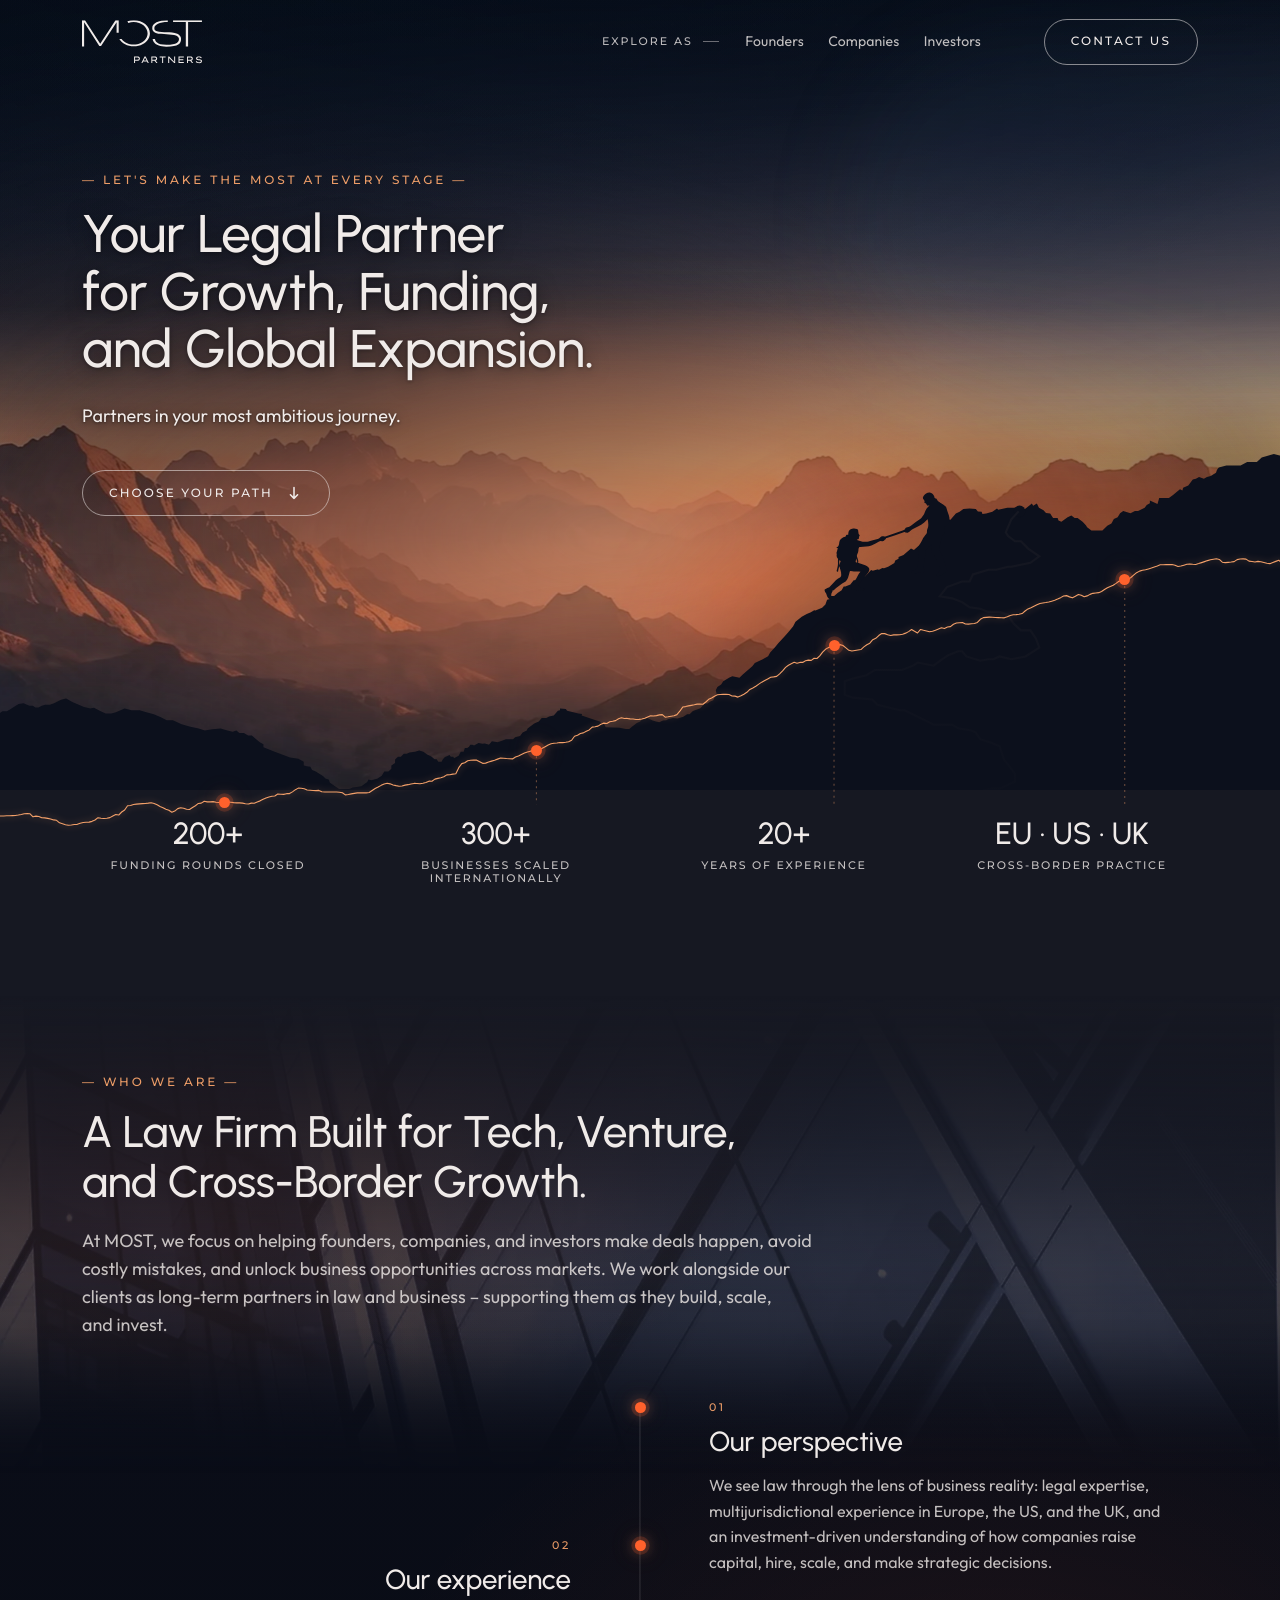
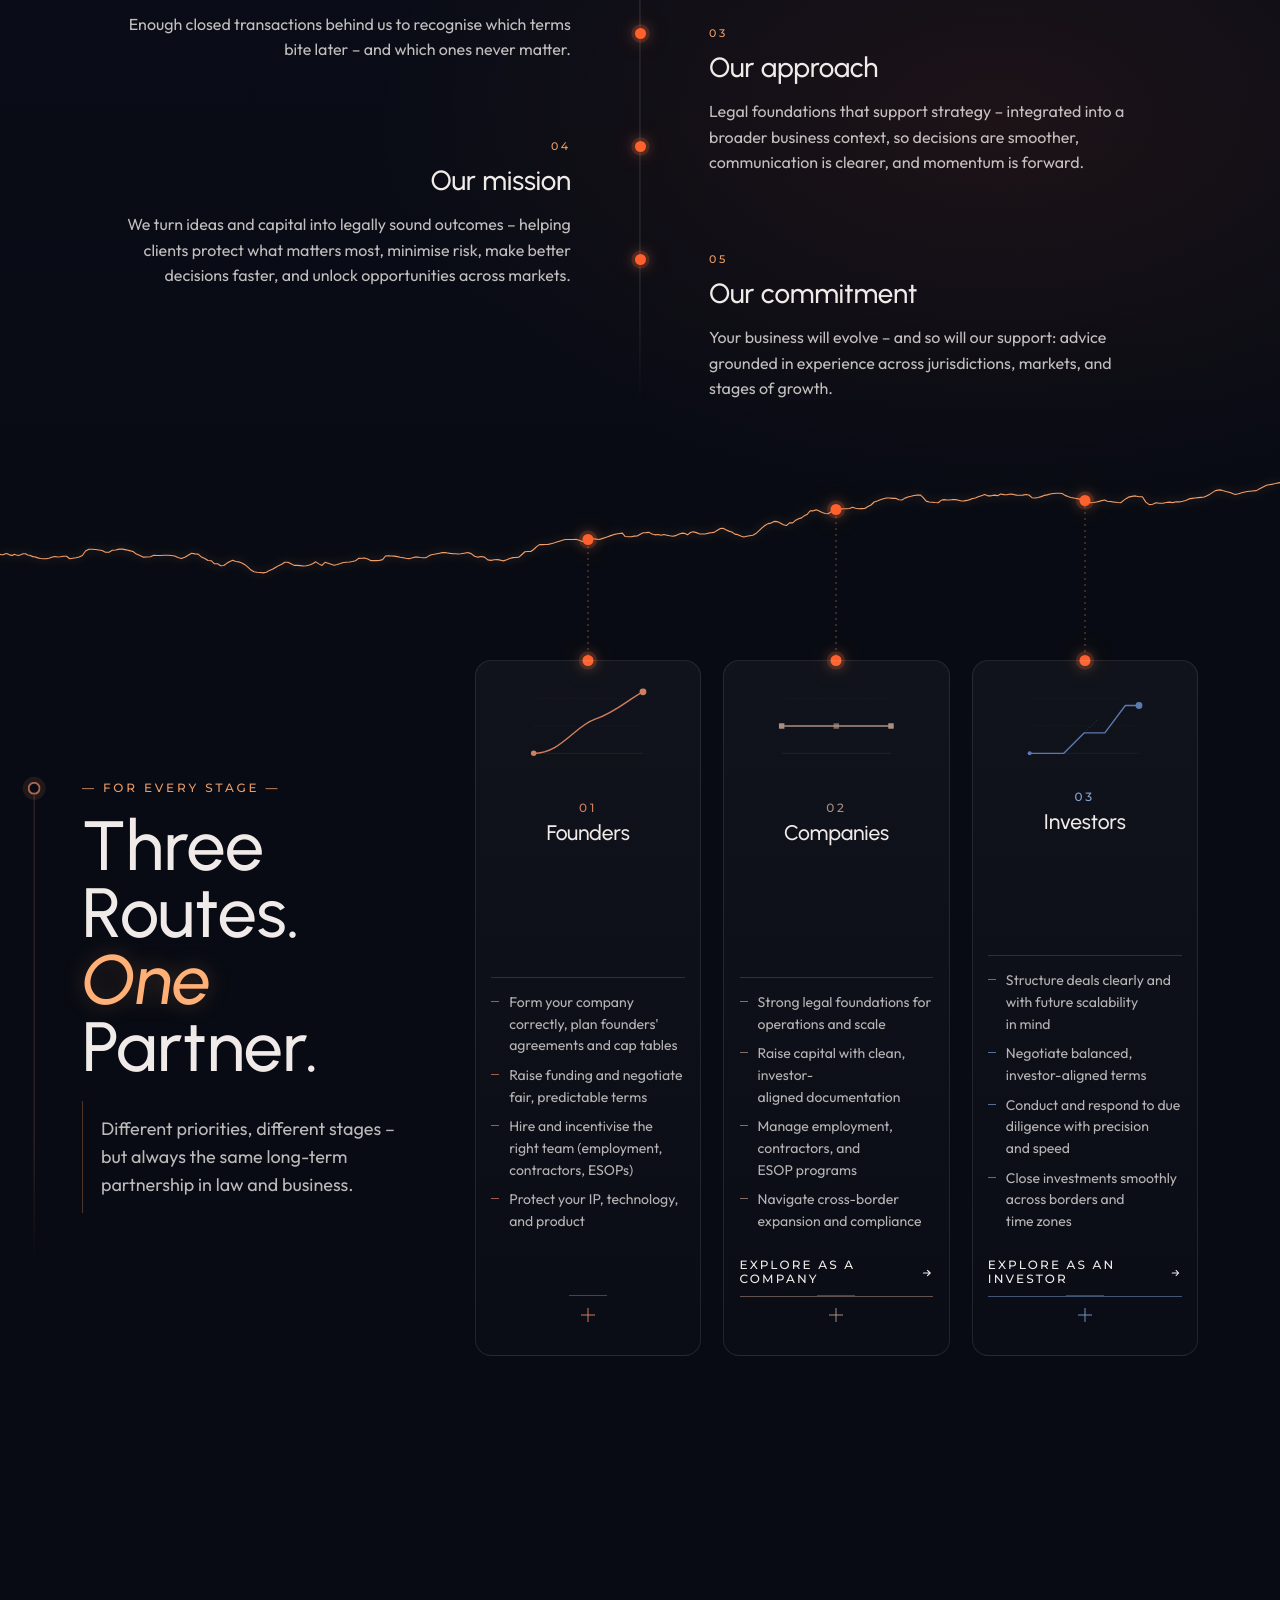
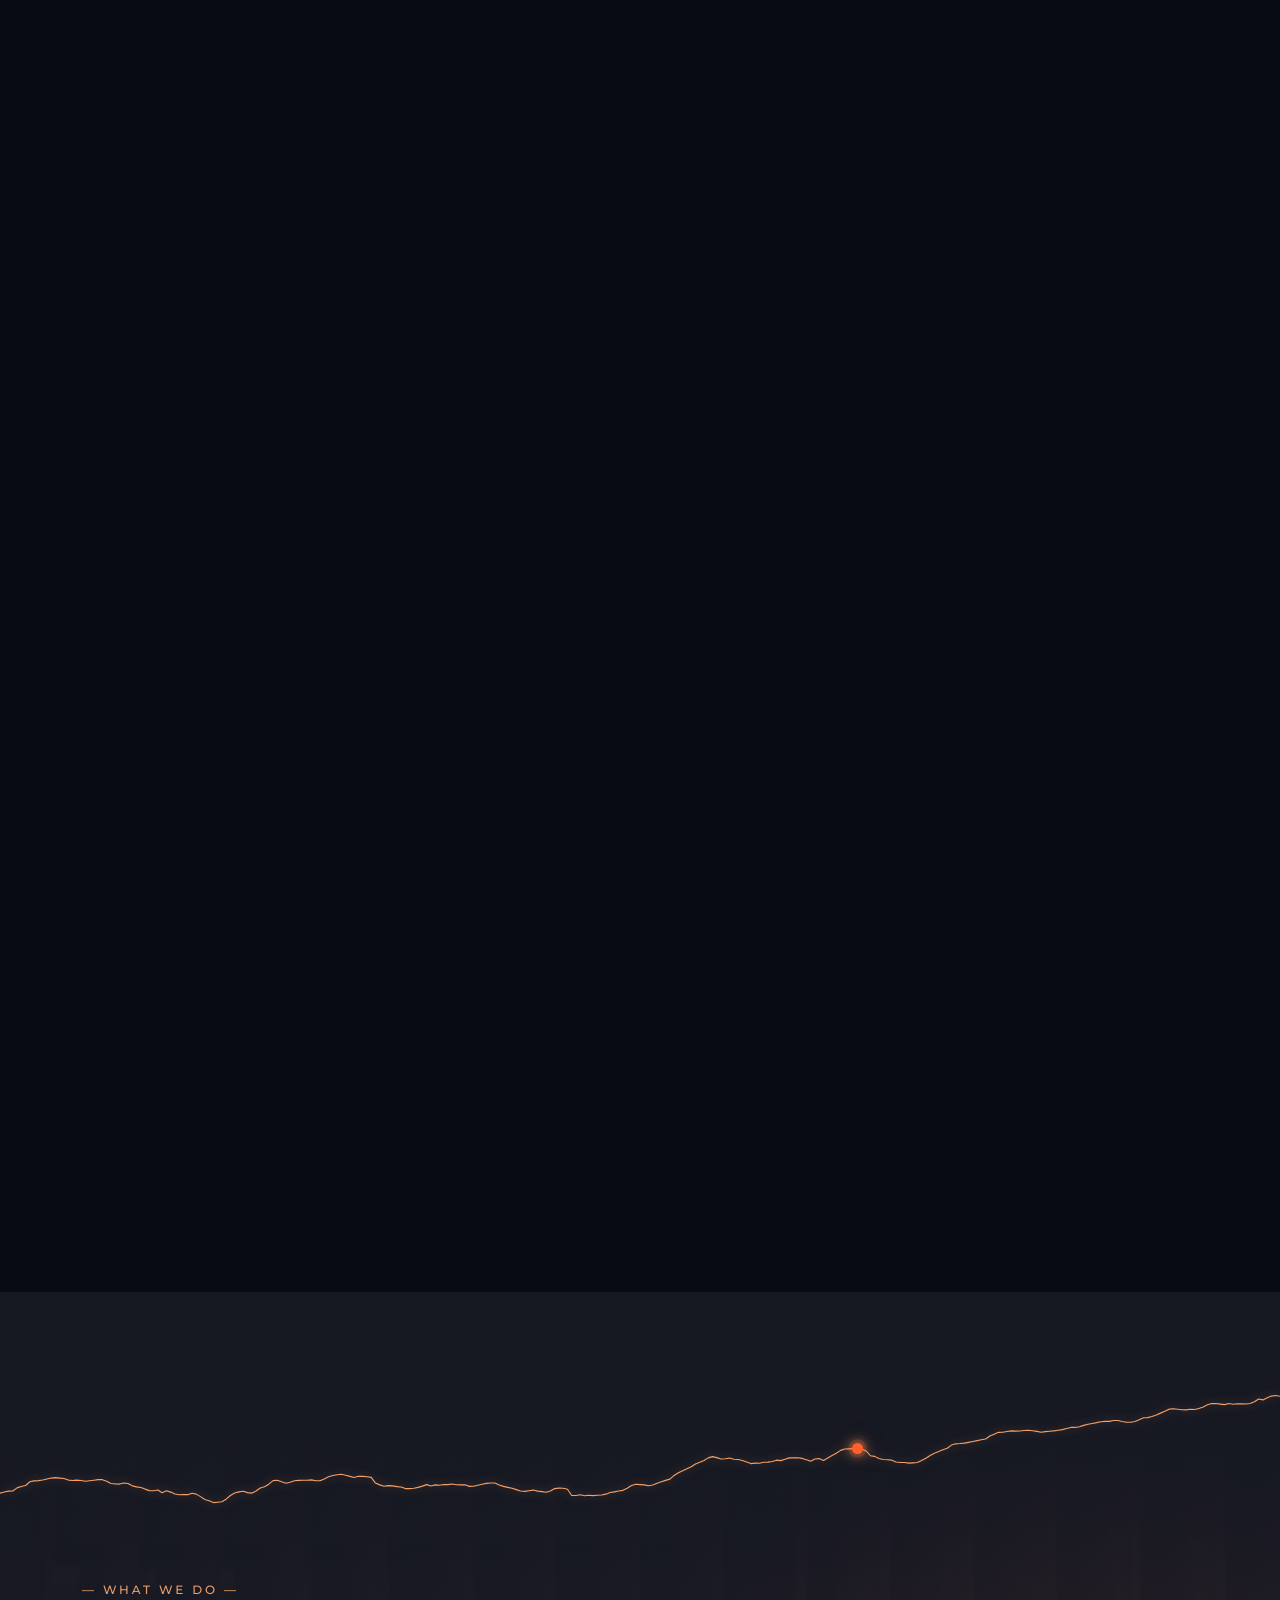
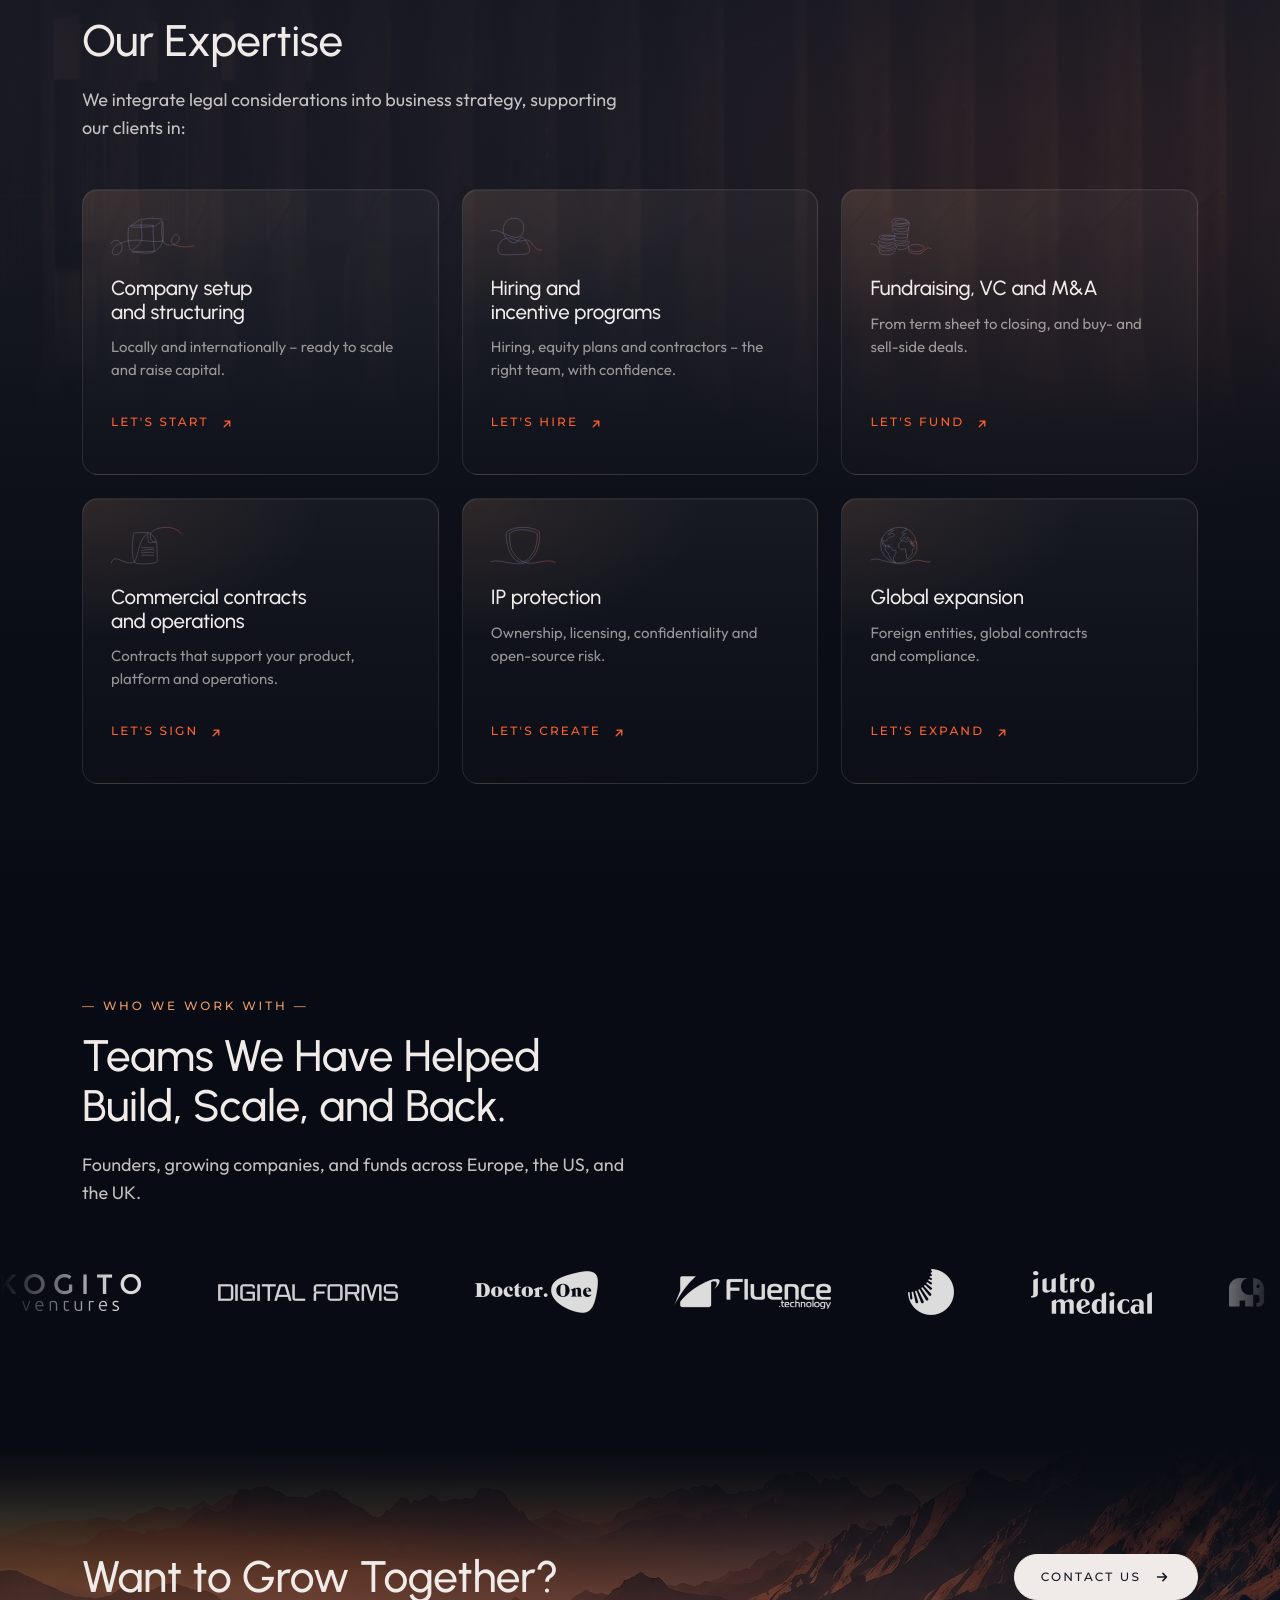
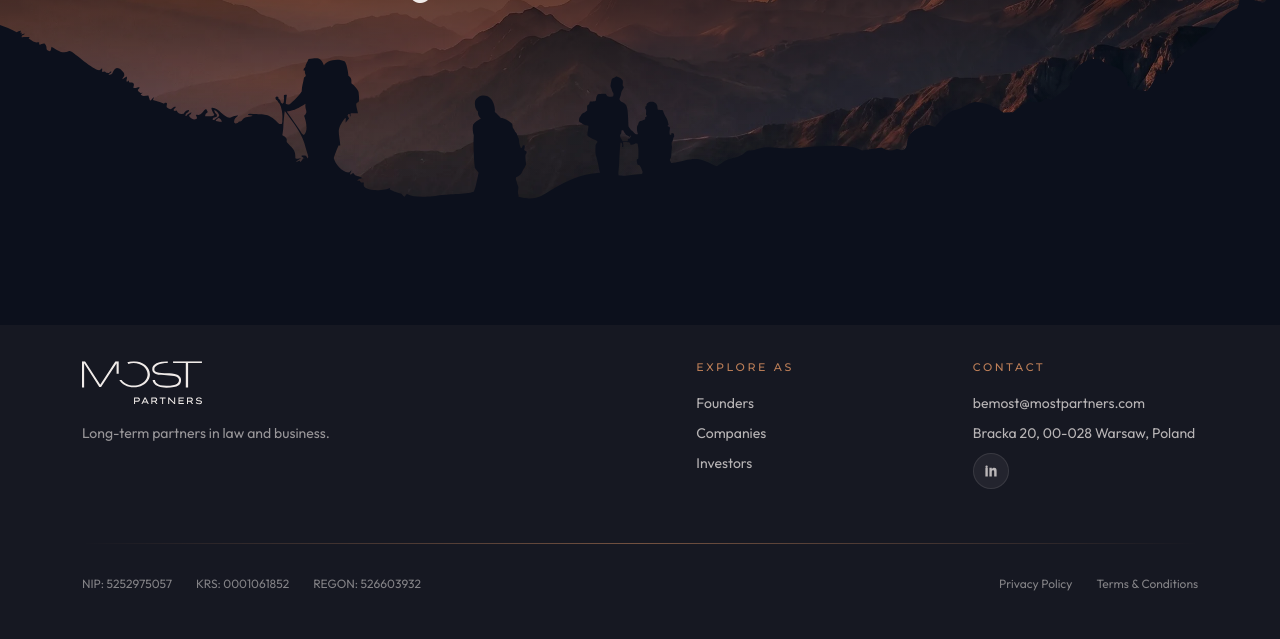
==== commit fe275321: "Home: Our Expertise as dark cards; the light previews set aside The meeting of 25.10 kept the homepa" ====
--- a/index.html
+++ b/index.html
@@ -213,12 +213,6 @@
             <img src="arch-band-facade.webp" width="1800" height="900" alt="" loading="lazy" decoding="async" />
             <div class="whoweare__wash"></div>
           </div>
-          <!-- on a light ground only: the band's navy cut down into the photo
-               through every cell of its structure along the top
-               (docs/tools/who-cut.py) -->
-          <div class="whoweare__cut" aria-hidden="true">
-            <svg viewBox="0 0 1800 900" preserveAspectRatio="xMidYMid slice" focusable="false"><path d="M130.5 0.6 L130.6 0.6 L133.6 32.9 L226.8 75.9 L216.1 0.0 L216.1 -40.0 L130.5 -40.0 L130.5 0.0 Z M511.9 0.6 L512.0 0.6 L546.2 130.5 L620.5 0.6 L620.8 0.6 L620.8 0.0 L620.8 -40.0 L511.9 -40.0 L511.9 0.0 Z M41.0 0.6 L41.1 0.6 L46.0 114.4 L143.1 158.6 L131.7 34.3 L57.3 0.0 L57.3 -40.0 L41.0 -40.0 L41.0 0.0 Z M432.5 33.4 L466.4 186.4 L504.3 203.9 L518.4 179.1 L474.6 0.0 L474.6 -40.0 L450.6 -40.0 L450.6 0.0 Z M666.2 37.5 L726.2 222.2 L854.1 0.6 L854.5 0.6 L854.5 0.0 L854.5 -40.0 L687.6 -40.0 L687.6 0.0 Z M930.7 18.1 L1021.7 229.9 L1155.0 3.5 L1152.7 0.0 L1152.7 -40.0 L942.0 -40.0 L942.0 0.0 Z M740.9 244.7 L756.8 295.4 L906.1 54.2 L923.0 25.1 L911.8 0.0 L911.8 -40.0 L882.2 -40.0 L882.2 0.0 Z M1306.2 154.1 L1308.4 152.8 L1378.3 281.5 L1401.7 322.8 L1471.0 218.0 L1464.9 208.5 L1526.8 107.5 L1525.3 106.6 L1557.7 57.2 L1592.3 0.6 L1592.7 0.6 L1592.7 0.0 L1592.7 -40.0 L1267.2 -40.0 L1267.2 0.0 L1242.5 41.5 Z M1900.0 0.6 L1900.0 -40.0 L1716.0 -40.0 L1516.4 283.2 L1900.0 885.3 Z" /></svg>
-          </div>
           <header class="whoweare__head" data-reveal>
             <p class="whoweare__eyebrow">&mdash; who we are &mdash;</p>
             <h2 class="whoweare__title" id="whoweare-title">
@@ -438,6 +432,11 @@
            comes after the six in the reading order and stands under the lede
            on a desktop (see the stylesheet). -->
       <section class="home-expertise" id="expertise" aria-labelledby="home-expertise-title">
+        <!-- the Track Record chapter's architecture (About Us): concrete fins,
+             toned into the navy above and below -->
+        <div class="home-expertise__bg" aria-hidden="true">
+          <img src="about-break-fins.webp" srcset="about-break-fins-640.webp 640w, about-break-fins-1024.webp 1024w, about-break-fins.webp 1920w" sizes="(min-width: 1024px) 100vw, 200vw" width="1920" height="823" alt="" loading="lazy" decoding="async" />
+        </div>
         <div class="home-expertise__inner">
           <div class="home-expertise__copy">
             <p class="home-expertise__eyebrow">&mdash; what we do &mdash;</p>
@@ -458,6 +457,7 @@
                 </svg>
               </span>
               <span class="home-expertise__name">Company setup and structuring</span>
+              <span class="home-expertise__desc">Locally and internationally&nbsp;– ready to scale and raise&nbsp;capital.</span>
               <a class="home-expertise__cta link-arrow" href="contact.html">
                 <span>Let's start</span><span class="sr-only"> – contact us about company setup and structuring</span>
                 <svg viewBox="0 0 20 20" aria-hidden="true"><path d="M6.5 13.5 13.5 6.5M7.5 6.5h6v6" /></svg>
@@ -477,6 +477,7 @@
                 </svg>
               </span>
               <span class="home-expertise__name">Hiring and incentive programs</span>
+              <span class="home-expertise__desc">Hiring, equity plans and contractors&nbsp;– the right team, with&nbsp;confidence.</span>
               <a class="home-expertise__cta link-arrow" href="contact.html">
                 <span>Let's hire</span><span class="sr-only"> – contact us about hiring and incentive programs</span>
                 <svg viewBox="0 0 20 20" aria-hidden="true"><path d="M6.5 13.5 13.5 6.5M7.5 6.5h6v6" /></svg>
@@ -496,6 +497,7 @@
                 </svg>
               </span>
               <span class="home-expertise__name">Fundraising, VC and&nbsp;M&amp;A</span>
+              <span class="home-expertise__desc">From term sheet to closing, and buy- and sell-side&nbsp;deals.</span>
               <a class="home-expertise__cta link-arrow" href="contact.html">
                 <span>Let's fund</span><span class="sr-only"> – contact us about fundraising, VC and M&amp;A</span>
                 <svg viewBox="0 0 20 20" aria-hidden="true"><path d="M6.5 13.5 13.5 6.5M7.5 6.5h6v6" /></svg>
@@ -515,6 +517,7 @@
                 </svg>
               </span>
               <span class="home-expertise__name">Commercial contracts and operations</span>
+              <span class="home-expertise__desc">Contracts that support your product, platform and&nbsp;operations.</span>
               <a class="home-expertise__cta link-arrow" href="contact.html">
                 <span>Let's sign</span><span class="sr-only"> – contact us about commercial contracts and operations</span>
                 <svg viewBox="0 0 20 20" aria-hidden="true"><path d="M6.5 13.5 13.5 6.5M7.5 6.5h6v6" /></svg>
@@ -534,6 +537,7 @@
                 </svg>
               </span>
               <span class="home-expertise__name">IP protection</span>
+              <span class="home-expertise__desc">Ownership, licensing, confidentiality and open-source&nbsp;risk.</span>
               <a class="home-expertise__cta link-arrow" href="contact.html">
                 <span>Let's create</span><span class="sr-only"> – contact us about IP protection</span>
                 <svg viewBox="0 0 20 20" aria-hidden="true"><path d="M6.5 13.5 13.5 6.5M7.5 6.5h6v6" /></svg>
@@ -553,6 +557,7 @@
                 </svg>
               </span>
               <span class="home-expertise__name">Global expansion</span>
+              <span class="home-expertise__desc">Foreign entities, global contracts and&nbsp;compliance.</span>
               <a class="home-expertise__cta link-arrow" href="contact.html">
                 <span>Let's expand</span><span class="sr-only"> – contact us about global expansion</span>
                 <svg viewBox="0 0 20 20" aria-hidden="true"><path d="M6.5 13.5 13.5 6.5M7.5 6.5h6v6" /></svg>
--- a/styles.css
+++ b/styles.css
@@ -7664,204 +7664,22 @@
 }
 /* === end WHO WE ARE === */
 
-/* === WHO WE ARE on a light ground: three previews ===
-   The client (6.10) feared the page reads too dark and asked to see Who
-   we are in lighter colours - off-white, a delicate grey or latte - as
-   alternatives to look at, not as a change: the page ships dark, and
-   ?who=ivory, ?who=grey or ?who=latte (#who-ivory and the like where a
-   preview host drops the query; the switch is in script.js) set the
-   section on one of three grounds. Only colours and tones change: the
-   intro, the rail and the link keep their places at every width.
-     ivory  the site's cream (--light), the ground of the audience pages'
-            light sections
-     grey   a cool pale grey, from the navy's side of the palette
-     latte  a warm milky coffee, from the photographs' side
-   The type takes the ink of the audience pages' cream sections: titles
-   in #1c1419 (15.3, 14.5 and 13.0:1 on ivory, grey and latte), the lede
-   and the rows' copy in its softer 72% (6.6, 6.4 and 6.1:1), the link in
-   the ink. The labels - the eyebrow and the rows' numbers - take a rust
-   a shade deeper than the one the cream contact form rings its fields
-   with (#a8380b): the peach and the orange of the dark grounds fall to
-   1.6-2.9:1 here, #9e340a holds 4.7:1 or better, over the facade's fade
-   under the eyebrow too. */
-:root[data-who="ivory"] {
-  --who-ground: #f0ebe9;
-}
-
-:root[data-who="grey"] {
-  --who-ground: #e6e6ea;
-}
-
-:root[data-who="latte"] {
-  --who-ground: #e7d9c7;
-}
-
-:root:is([data-who="ivory"], [data-who="grey"], [data-who="latte"]) .whoweare {
-  --who-ink: #1c1419;
-  --who-ink-soft: rgba(28, 20, 25, 0.72);
-  --who-rust: #9e340a;
-  --eyebrow-color: var(--who-rust);
-  --link-ink: var(--who-ink);
-  --focus-ring: var(--who-rust);
-  /* the rail's markers sit flat on the light, in their ring alone: the
-     halo and the aura that light them on the dark blur them here */
-  --marker-shadow: 0 0 0 calc(var(--marker-size) * 0.33) var(--marker-ring);
-  background: var(--who-ground);
-  color: var(--who-ink);
-}
-
-/* The facade stays, as on the dark page (client, 7.10: the architecture
-   exactly as before, only the colours broken): the same photograph in
-   the same place, rising and fading as it does there, toned for the
-   light. Taken as it is, the navy-toned photo and its wash made a dark
-   window on the light ground, a light strip over it and the head's dark
-   type on the dark. Turned to its negative in grey and multiplied into
-   the ground - the layer, not the photo, so the blend reaches past the
-   fades - the mullions draw in a pale grey and the glass is the ground
-   itself: no band, no edge. At 34% the lede keeps 4.6:1 and the title
-   8.5:1 over their darkest mullions; the wash is the dark page's alone. */
-:root:is([data-who="ivory"], [data-who="grey"], [data-who="latte"]) .whoweare__bg {
-  mix-blend-mode: multiply;
-}
-
-:root:is([data-who="ivory"], [data-who="grey"], [data-who="latte"]) .whoweare__bg img {
-  filter: grayscale(1) invert(1) brightness(1.15) contrast(0.85);
-  opacity: 0.34;
-}
-
-:root:is([data-who="ivory"], [data-who="grey"], [data-who="latte"]) .whoweare__wash {
-  display: none;
-}
-
-:root:is([data-who="ivory"], [data-who="grey"], [data-who="latte"]) :is(.whoweare__title, .ex-rail__name) {
-  color: var(--who-ink);
-}
-
-:root:is([data-who="ivory"], [data-who="grey"], [data-who="latte"]) :is(.whoweare__lede, .ex-rail__copy) {
-  color: var(--who-ink-soft);
-}
-
-/* the spine: the same hairline, in the ink, fading out under the last row */
-:root:is([data-who="ivory"], [data-who="grey"], [data-who="latte"]) .whoweare .ex-rail::before {
-  background: linear-gradient(180deg, rgba(28, 20, 25, 0.18), rgba(28, 20, 25, 0.18) 82%, transparent);
-}
-
-/* under 1024px the link is ringed in the site's orange, 2.9:1 on ivory */
-:root:is([data-who="ivory"], [data-who="grey"], [data-who="latte"]) .whoweare__link:focus-visible {
-  outline-color: var(--focus-ring);
-}
-
-/* The top edge is the photograph's own (client, 19.10: a line that is not
-   straight, a cut-out true to the photo's structure - and then, the same
-   day: more cuts, it still read as cut off). The band's navy comes down
-   into the facade through every cell of its structure along the top - the
-   left building's panes down to its first floor, the glass beside the
-   pilasters, the diagrid's triangles, the X above its crossing and the dark
-   right of it - so the light members rise into the navy and the section's
-   edge is the facade's own silhouette (the cells are the photo's own edges,
-   docs/tools/who-cut.py). The cut is laid out as the photo is - its box,
-   cover as slice - and the photo shows right up to the edge, so the two
-   stay registered at every width.
-   The cuts run deep, so the copy steps down under them (--who-drop: the
-   most on a laptop, where the title is widest under the diagrid, nothing on
-   the widest windows, more on a tablet and a phone) and keeps 22px or more
-   off the navy. The step would carry the photo down with the taller band
-   (by 0.725 of it, the box being 145% of the band and the photo centred in
-   it), so the photo and the cut rise by that much (--who-lift) and the
-   facade meets the edge where it did. */
-.whoweare__cut {
-  display: none;
-}
-
-:root:is([data-who="ivory"], [data-who="grey"], [data-who="latte"]) .whoweare {
-  /* the photo's layer ends at the rail, as the cut's box does: the rows'
-     dark type stands on the light ground alone */
-  --whoweare-tail: 0px;
-  --who-drop: clamp(0px, (2020px - 100vw) * 0.2, 92px);
-  --whoweare-air: calc(clamp(64px, 9vh, 112px) + var(--who-drop));
-  --who-lift: calc(var(--who-drop) * 0.725);
-}
-
-:root:is([data-who="ivory"], [data-who="grey"], [data-who="latte"]) .whoweare__bg {
-  --who-in: #000 0;
-  --who-out: calc(100% - var(--whoweare-fade));
-}
-
-:root:is([data-who="ivory"], [data-who="grey"], [data-who="latte"]) .whoweare__cut {
-  position: absolute;
-  z-index: 0;
-  top: calc(-1 * var(--whoweare-top));
-  right: calc(-1 * var(--container-x));
-  bottom: calc(-1 * var(--whoweare-gap));
-  left: calc(-1 * var(--container-x));
-  display: block;
-  overflow: hidden;
-  pointer-events: none;
-}
-
-:root:is([data-who="ivory"], [data-who="grey"], [data-who="latte"]) .whoweare__cut svg {
-  position: absolute;
-  top: 0;
-  left: 0;
-  display: block;
-  width: 100%;
-  height: calc(100% * var(--whoweare-photo-k));
-  fill: var(--navy);
-}
-
-:root:is([data-who="ivory"], [data-who="grey"], [data-who="latte"]) :is(.whoweare__bg img, .whoweare__cut svg) {
-  transform: translateY(calc(-1 * var(--who-lift)));
-}
-
-@media (max-width: 1023px) {
-  :root:is([data-who="ivory"], [data-who="grey"], [data-who="latte"]) .whoweare {
-    --who-drop: 164px;
-    --whoweare-air: calc(clamp(56px, 13vw, 88px) + var(--who-drop));
-  }
-}
-
-@media (max-width: 639px) {
-  :root:is([data-who="ivory"], [data-who="grey"], [data-who="latte"]) .whoweare {
-    --who-drop: 212px;
-  }
-}
-
-/* a phone on its side keeps its own short air over the step */
-@media (max-width: 1023px) and (max-height: 500px) and (orientation: landscape) {
-  :root:is([data-who="ivory"], [data-who="grey"], [data-who="latte"]) .whoweare {
-    --who-drop: 148px;
-    --whoweare-air: calc(40px + var(--who-drop));
-  }
-}
-
-/* Above the edge: on a desktop the hero's stats notes hang under its foot
-   into the band, down to a few pixels over its end, and on the navy they ran on
-   into the section; on a light ground the edge came right under their
-   last line, so the band keeps a strip of its navy under them. (Below
-   1024px the notes stand in the hero, well clear of it.) At the foot
-   Three routes' torn edge comes in over the ground as it did: its dark
-   land rises into the light as the hero's ridge does against its sky,
-   the route line on the crest, the connector dots on the line. */
-@media (min-width: 1024px) {
-  :root:is([data-who="ivory"], [data-who="grey"], [data-who="latte"]) .ridge-edge {
-    --edge-notes: calc(96px + clamp(28px, 4vh, 44px));
-  }
-}
-/* === end WHO WE ARE on a light ground === */
-
-/* === OUR EXPERTISE on Home, in one view ===
-   Back on Home after Three routes (client, 30.09), as one view: the
-   section is a screen or less. Laid out now as the other sections are
-   (client, 6.10): the title on one side - the eyebrow, a large white
-   title in Who we are's style, the client's line as its lede and the way
-   to the full page under it - and the six areas on the other, two rows of
-   three, each name directly under its drawing - as the audience pages
-   set their Our Expertise, the copy in a third of the width and the list
-   across the rest.
+
+/* === OUR EXPERTISE on Home ===
+   The meeting of 25.10: the section stays dark and shows the six areas as
+   cards - rounded and softly lit, as the routes' cards (Three routes, and
+   About's "Find the Route"), but all six in one light, the site's warm
+   one, never the three routes' colours: an area is not Founders' or
+   Investors' own. Each card: its drawing small and half see-through (not
+   blurred), the name, a few words on it (the Expertise page's own lines,
+   shortened) and its call to action, which opens Contact; the whole card
+   is the link's target. Behind them About's Track Record treatment: the
+   concrete fins, toned into the navy above and below. (The earlier
+   previews - larger drawings, tiles, the light section and the coloured
+   tiles - were set aside at that meeting.)
    It starts under Three routes' torn bottom edge, as Who we are did (one
-   cut depth up, so its ground fills to the edge's rim), on the navy the
-   Figma sets the drawings on, deepening to navy-deep, where the client
-   marks carry on. */
+   cut depth up, so its ground fills to the edge's rim), on navy deepening
+   to navy-deep, where the client marks carry on. */
 .home-expertise {
   --hx-under: var(--audience-cut-depth);
   /* the torn edge's line runs about 1.5 cut depths under the section's
@@ -7869,32 +7687,60 @@
      under the line's lowest dip, and as far under it as Who we are's
      eyebrow stands under the hero's band */
   --hx-air: clamp(64px, 9vh, 112px);
-  /* the drawings' height: the Figma's 64px at 1440 */
-  --hx-icon: clamp(52px, 4.45vw, 64px);
+  /* the drawings: small (the meeting of 25.10) */
+  --hx-icon: clamp(36px, 2.9vw, 44px);
+  --hx-pad: clamp(24px, 2.2vw, 34px);
+  /* the cards' light: the trail's peach, the one warm light for all six */
+  --hx-light: 255, 168, 110;
   position: relative;
+  isolation: isolate;
   margin-top: calc(-1 * var(--hx-under));
   padding: calc(var(--hx-under) * 1.5 + var(--hx-air)) var(--container-x) clamp(88px, 12vh, 140px);
-  background: linear-gradient(180deg, var(--navy) 0%, var(--navy) 50%, var(--navy-deep) 100%);
+  background: linear-gradient(180deg, var(--navy) 0%, var(--navy) 46%, var(--navy-deep) 100%);
   color: var(--light);
 }
 
-/* The link follows the six in the markup - the lede ends "supporting our
-   clients in:" and the areas answer it - and on the grid it stands in the
-   copy's column, under the lede. */
+/* Track Record's fins (About Us), from under the torn edge: hung from
+   their top, as there, and gone before the ledge the photograph has 57%
+   down; a veil of the section's own navy over them, warmer on the right,
+   so they read as rhythm behind the cards, not as a picture */
+.home-expertise__bg {
+  position: absolute;
+  inset: var(--hx-under) 0 0;
+  z-index: -1;
+  overflow: hidden;
+  pointer-events: none;
+}
+
+.home-expertise__bg img {
+  display: block;
+  width: 100%;
+  height: 100%;
+  object-fit: cover;
+  object-position: 50% 0;
+  /* the copper of the photograph a step quieter than on About, where the
+     figures stand on it: here six cards do */
+  filter: saturate(0.6);
+  -webkit-mask-image: linear-gradient(180deg, transparent 0%, #000 20%, #000 36%, transparent 56%);
+  mask-image: linear-gradient(180deg, transparent 0%, #000 20%, #000 36%, transparent 56%);
+}
+
+.home-expertise__bg::after {
+  content: "";
+  position: absolute;
+  inset: 0;
+  background:
+    radial-gradient(55% 46% at 84% 34%, rgba(255, 97, 44, 0.07), transparent 70%),
+    linear-gradient(180deg, rgba(22, 24, 34, 0.95) 0%, rgba(20, 22, 32, 0.86) 26%, rgba(16, 19, 28, 0.84) 50%, rgba(10, 13, 22, 0.92) 78%, transparent 100%);
+}
+
+/* the head over the six, as Three routes' and About's heads stand */
 .home-expertise__inner {
-  display: grid;
-  grid-template-columns: minmax(0, 1fr) minmax(0, 2fr);
-  grid-template-rows: auto 1fr;
-  grid-template-areas:
-    "copy list"
-    "link list";
-  align-items: start;
-  column-gap: clamp(32px, 3.4vw, 56px);
+  position: relative;
 }
 
 .home-expertise__copy {
-  grid-area: copy;
-  max-width: 34rem;
+  max-width: 40rem;
 }
 
 /* Who we are's eyebrow, title and lede: the type scale's roles */
@@ -7921,56 +7767,116 @@
   text-wrap: pretty;
 }
 
-.home-expertise__link {
-  grid-area: link;
-  justify-self: start;
-  margin-top: 28px;
-}
-
-/* three to a row, each drawing centred over its name; past 1920 the two
-   columns' width would leave the six far apart, and the rows keep to the
-   1040px the one row had */
 .home-expertise__list {
-  grid-area: list;
-  justify-self: start;
   display: grid;
   grid-template-columns: repeat(3, minmax(0, 1fr));
-  width: 100%;
-  max-width: 1040px;
-  gap: clamp(36px, 5.6vh, 56px) clamp(16px, 2vw, 32px);
-  margin: 0;
+  gap: clamp(16px, 1.8vw, 28px);
+  margin: clamp(40px, 5.2vh, 64px) 0 0;
   padding: 0;
   list-style: none;
 }
 
+/* the card: Three routes' glass (16px corner, a hairline, a faint light
+   fill) with the warm light coming in at its top left */
 .home-expertise__item {
+  position: relative;
+  display: grid;
+  grid-template-columns: minmax(0, 1fr);
+  grid-template-rows: auto auto 1fr auto;
+  grid-template-areas:
+    "art"
+    "name"
+    "desc"
+    "cta";
+  min-height: clamp(220px, 17vw, 264px);
+  padding: var(--hx-pad);
+  border: 1px solid rgba(240, 235, 233, 0.1);
+  border-radius: 16px;
+  background:
+    radial-gradient(110% 80% at 0% 0%, rgba(var(--hx-light), 0.1), transparent 62%),
+    linear-gradient(180deg, rgba(240, 235, 233, 0.045), rgba(240, 235, 233, 0.012));
+  box-shadow: inset 0 1px 0 rgba(240, 235, 233, 0.05);
+  transition: border-color 280ms ease, background-color 280ms ease, transform 280ms var(--ease-out);
+}
+
+.home-expertise__item:hover,
+.home-expertise__item:focus-within {
+  border-color: rgba(var(--hx-light), 0.32);
+  background-color: rgba(var(--hx-light), 0.035);
+}
+
+@media (hover: hover) and (prefers-reduced-motion: no-preference) {
+  .home-expertise__item:hover {
+    transform: translateY(-3px);
+  }
+}
+
+/* the drawing: small, its strokes as drawn, half see-through */
+.home-expertise__art {
+  grid-area: art;
   display: flex;
-  flex-direction: column;
-  align-items: center;
-  text-align: center;
-}
-
-/* the drawing's box, a little taller than the drawing for the strokes
-   that run to its edge; the name hangs right under it */
-.home-expertise__art {
-  display: flex;
-  align-items: center;
-  justify-content: center;
-  height: calc(var(--hx-icon) + 16px);
+  align-items: flex-start;
+  height: var(--hx-icon);
+  margin-bottom: clamp(18px, 1.8vw, 24px);
+  opacity: 0.6;
 }
 
 .home-expertise .ex-icon {
-  height: var(--hx-icon);
-}
-
-/* two short lines at most, balanced, as the Figma's 144px columns set
-   them: a caption under its drawing rather than a line across the cell */
+  height: 100%;
+}
+
 .home-expertise__name {
-  max-width: 11em;
-  margin-top: 8px;
+  grid-area: name;
+  max-width: 12em;
   color: var(--light);
-  font: 400 16px / 1.3 "Outfit", system-ui, sans-serif;
+  font: 500 clamp(20px, 1.6vw, 24px) / 1.15 "Urbanist", system-ui, sans-serif;
+  letter-spacing: -0.01em;
   text-wrap: balance;
+}
+
+.home-expertise__desc {
+  grid-area: desc;
+  max-width: 24em;
+  margin-top: 10px;
+  color: var(--light-60);
+  font: 400 15px / 1.55 "Outfit", system-ui, sans-serif;
+  text-wrap: pretty;
+}
+
+/* the call to action, in the words of the Expertise page, in orange; it
+   opens Contact, and the whole card is its target */
+.home-expertise__cta {
+  grid-area: cta;
+  --link-ink: var(--orange);
+  justify-self: start;
+  display: inline-flex;
+  min-height: 44px;
+  margin-top: clamp(14px, 1.6vw, 20px);
+  white-space: nowrap;
+}
+
+.home-expertise__cta::before {
+  content: "";
+  position: absolute;
+  inset: 0;
+  border-radius: 16px;
+}
+
+/* ?expertise=iconright (a preview, the meeting of 25.10): the drawing at
+   the card's top right, level with the name */
+:root[data-expertise="iconright"] .home-expertise__item {
+  grid-template-columns: minmax(0, 1fr) auto;
+  grid-template-rows: auto 1fr auto;
+  grid-template-areas:
+    "name art"
+    "desc desc"
+    "cta cta";
+  column-gap: 16px;
+}
+
+:root[data-expertise="iconright"] .home-expertise__art {
+  justify-content: flex-end;
+  margin: 0;
 }
 
 /* the six draw as one, each drawing a beat after the one before it: row
@@ -7978,424 +7884,7 @@
 [data-draw-group] .ex-icon.is-drawing path {
   transition-delay: var(--draw-delay, 0ms);
 }
-/* === end OUR EXPERTISE === */
-
-/* === OUR EXPERTISE on Home: three previews ===
-   The client (10.10) asked to see the six areas set three other ways,
-   to choose from, without a scroll trap and with the copy at its size:
-   ?expertise=icons, ?expertise=tiles, ?expertise=light,
-   ?expertise=lighttiles or ?expertise=colour (#expertise-tiles and the
-   like where a preview
-   host drops the query; the switch is in script.js) set one of them.
-   Without one the section ships as it is.
-     icons  the present layout, the drawings larger and their strokes
-            heavier
-     tiles  the six as tiles, as About's "Find the Route Built for Your
-            Stage" cards (.routes-strip): side by side, unnumbered, each
-            name over its drawing enlarged, blurred and cut off by the
-            tile's edge, in a corner; the tiles take the cards' three
-            tints, warm, taupe and blue, along each row
-     light  the section on the site's cream, the type in the ink of the
-            light sections (as the light Who we are previews: title and
-            names 15.3:1, lede 6.6:1, the eyebrow in rust 6.0:1), Three
-            routes' torn edge coming down over it as dark land, the
-            section fading at its foot into the navy-deep the client
-            marks run on; the fade is eased in oklab so it does not muddy
-            midway
-     lighttiles  the tiles on the light ground, as the client put it at
-            the review: the light squares in Our Mission's and Our
-            Commitment's mood, the "Find the Route" cards' balance, and
-            the drawings only very faint behind the names, drawing
-            themselves there, never on the main plane (the two rules
-            above together, and the light ground's own tile tints
-            below)
-     colour  the tiles lit like Three routes' cards on a muted light
-            ground, each in one of six soft colours (the client, 18.10;
-            below) */
-
-/* ---------- icons ---------- */
-:root[data-expertise="icons"] .home-expertise {
-  --hx-icon: clamp(76px, 6.6vw, 96px);
-}
-
-:root[data-expertise="icons"] .home-expertise .ex-icon path {
-  stroke-width: 1.6;
-}
-
-:root[data-expertise="icons"] .home-expertise__list {
-  row-gap: clamp(44px, 6.4vh, 68px);
-}
-
-:root[data-expertise="icons"] .home-expertise__name {
-  margin-top: 12px;
-  font-size: 17px;
-}
-
-@media (max-width: 1023px) {
-  :root[data-expertise="icons"] .home-expertise {
-    --hx-icon: 72px;
-  }
-}
-
-@media (max-width: 639px) {
-  :root[data-expertise="icons"] .home-expertise {
-    --hx-icon: 62px;
-  }
-
-  :root[data-expertise="icons"] .home-expertise__list {
-    row-gap: 32px;
-  }
-
-  :root[data-expertise="icons"] .home-expertise__name {
-    font-size: 15px;
-  }
-}
-
-@media (min-width: 560px) and (max-width: 1023px) and (max-height: 500px) and (orientation: landscape) {
-  :root[data-expertise="icons"] .home-expertise {
-    --hx-icon: 52px;
-  }
-
-  :root[data-expertise="icons"] .home-expertise__list {
-    row-gap: 22px;
-  }
-
-  :root[data-expertise="icons"] .home-expertise__name {
-    margin-top: 6px;
-    font-size: 14px;
-  }
-}
-
-/* ---------- tiles ---------- */
-:root:is([data-expertise="tiles"], [data-expertise="lighttiles"], [data-expertise="colour"]) .home-expertise__inner {
-  grid-template-columns: minmax(0, 1fr);
-  grid-template-rows: none;
-  grid-template-areas:
-    "copy"
-    "list"
-    "link";
-}
-
-:root:is([data-expertise="tiles"], [data-expertise="lighttiles"], [data-expertise="colour"]) .home-expertise__copy {
-  max-width: 40rem;
-}
-
-:root:is([data-expertise="tiles"], [data-expertise="lighttiles"], [data-expertise="colour"]) .home-expertise__list {
-  justify-self: stretch;
-  max-width: none;
-  gap: clamp(16px, 1.8vw, 28px);
-  margin-top: clamp(40px, 5.2vh, 64px);
-}
-
-:root:is([data-expertise="tiles"], [data-expertise="lighttiles"], [data-expertise="colour"]) .home-expertise__item {
-  --hx-tint: 209, 126, 95;
-  position: relative;
-  isolation: isolate;
-  overflow: hidden;
-  align-items: flex-start;
-  min-height: clamp(150px, 12.5vw, 196px);
-  padding: clamp(24px, 2.2vw, 36px);
-  border: 1px solid rgba(var(--hx-tint), 0.24);
-  /* Three routes' corner, the section above (the client, 19.10), not the
-     cards' 2px */
-  border-radius: 16px;
-  background: linear-gradient(155deg, rgba(var(--hx-tint), 0.11), transparent 62%);
-  text-align: left;
-}
-
-:root:is([data-expertise="tiles"], [data-expertise="lighttiles"], [data-expertise="colour"]) .home-expertise__item:nth-child(3n + 2) {
-  --hx-tint: 171, 142, 130;
-}
-
-:root:is([data-expertise="tiles"], [data-expertise="lighttiles"], [data-expertise="colour"]) .home-expertise__item:nth-child(3n) {
-  --hx-tint: 115, 145, 196;
-}
-
-/* the drawing behind the name: more than the tile's height, its right
-   and foot cut off by the edges, blurred, its strokes thickened so the
-   blur leaves a soft line rather than nothing, and very faint - the
-   client wants it "ultra transparent", behind, never in front */
-:root:is([data-expertise="tiles"], [data-expertise="lighttiles"], [data-expertise="colour"]) .home-expertise__art {
-  position: absolute;
-  z-index: -1;
-  right: -12%;
-  bottom: -26%;
-  height: 112%;
-  opacity: 0.26;
-  filter: blur(5px);
-}
-
-:root:is([data-expertise="tiles"], [data-expertise="lighttiles"], [data-expertise="colour"]) .home-expertise .ex-icon {
-  height: 100%;
-}
-
-:root:is([data-expertise="tiles"], [data-expertise="lighttiles"], [data-expertise="colour"]) .home-expertise .ex-icon path {
-  stroke-width: 2.4;
-}
-
-/* the cards' name, in their type */
-:root:is([data-expertise="tiles"], [data-expertise="lighttiles"], [data-expertise="colour"]) .home-expertise__name {
-  max-width: 11em;
-  margin: 0;
-  font: 500 clamp(20px, 1.7vw, 25px) / 1.15 "Urbanist", system-ui, sans-serif;
-  letter-spacing: -0.01em;
-}
-
-:root:is([data-expertise="tiles"], [data-expertise="lighttiles"], [data-expertise="colour"]) .home-expertise__link {
-  margin-top: clamp(28px, 4vh, 40px);
-}
-
-/* Each card's call to action (the client, 10.10: as at Our Areas of
-   Expertise), the Expertise page's own words, in orange at the card's
-   foot; it opens that area there. Only the cards carry it: the plain
-   list and the icons keep the one link under the six (scoped to the
-   section, or .link-arrow, later in the sheet, would show it). */
-.home-expertise .home-expertise__cta {
-  display: none;
-}
-
-:root:is([data-expertise="tiles"], [data-expertise="lighttiles"], [data-expertise="colour"]) .home-expertise__cta {
-  --link-ink: var(--orange);
-  display: inline-flex;
-  min-height: 44px;
-  margin-top: auto;
-  padding-top: 12px;
-  white-space: nowrap;
-}
-
-:root[data-expertise="lighttiles"] .home-expertise__cta {
-  --link-ink: #9e340a;
-}
-
-/* two cards a row on the narrowest phones: at 320px "Let's expand" ran
-   20px past its card's edge, so there the words close up */
-@media (max-width: 374px) {
-  :root:is([data-expertise="tiles"], [data-expertise="lighttiles"], [data-expertise="colour"]) .home-expertise__cta {
-    gap: 6px;
-    font-size: 11px;
-    letter-spacing: 0.06em;
-  }
-}
-
-@media (max-width: 639px) {
-  :root:is([data-expertise="tiles"], [data-expertise="lighttiles"], [data-expertise="colour"]) .home-expertise__list {
-    gap: 12px;
-    margin-top: 32px;
-  }
-
-  :root:is([data-expertise="tiles"], [data-expertise="lighttiles"], [data-expertise="colour"]) .home-expertise__item {
-    min-height: 124px;
-    padding: 18px 16px;
-  }
-
-  :root:is([data-expertise="tiles"], [data-expertise="lighttiles"], [data-expertise="colour"]) .home-expertise__name {
-    font-size: 18px;
-  }
-}
-
-@media (min-width: 560px) and (max-width: 1023px) and (max-height: 500px) and (orientation: landscape) {
-  :root:is([data-expertise="tiles"], [data-expertise="lighttiles"], [data-expertise="colour"]) .home-expertise__list {
-    gap: 12px;
-    margin-top: 28px;
-  }
-
-  :root:is([data-expertise="tiles"], [data-expertise="lighttiles"], [data-expertise="colour"]) .home-expertise__item {
-    min-height: 104px;
-    padding: 16px;
-  }
-
-  :root:is([data-expertise="tiles"], [data-expertise="lighttiles"], [data-expertise="colour"]) .home-expertise__name {
-    font-size: 17px;
-  }
-
-  :root:is([data-expertise="tiles"], [data-expertise="lighttiles"], [data-expertise="colour"]) .home-expertise__link {
-    margin-top: 20px;
-  }
-}
-
-/* ---------- light ---------- */
-:root:is([data-expertise="light"], [data-expertise="lighttiles"], [data-expertise="colour"]) .home-expertise {
-  --hx-ink: #1c1419;
-  --hx-ink-soft: rgba(28, 20, 25, 0.72);
-  --eyebrow-color: #9e340a;
-  --link-ink: var(--hx-ink);
-  --focus-ring: #9e340a;
-  /* the fade under the link, and a shorter foot over it than the dark
-     section's: the fade is air enough */
-  --hx-fade: clamp(260px, 40vh, 420px);
-  --hx-foot: clamp(48px, 7vh, 88px);
-  /* The ground's fall into navy-deep, in tenths of the fade: the two
-     colours mixed in oklab along a smoothstep, so it leaves the ground and
-     meets the navy with no corner at either end. The client (19.10): the
-     fade was shorter and its first stretch near flat, then steep - the
-     corner read as a grey band across the page. Worked out for the cream
-     (the colour tiles' ground has its own, below). */
-  --hx-dusk:
-    #e8e4e2 calc(100% - var(--hx-fade) * 0.9),
-    #d4d0d0 calc(100% - var(--hx-fade) * 0.8),
-    #b7b4b5 calc(100% - var(--hx-fade) * 0.7),
-    #949396 calc(100% - var(--hx-fade) * 0.6),
-    #707075 calc(100% - var(--hx-fade) * 0.5),
-    #4e4f55 calc(100% - var(--hx-fade) * 0.4),
-    #31333a calc(100% - var(--hx-fade) * 0.3),
-    #1b1d25 calc(100% - var(--hx-fade) * 0.2),
-    #0d1018 calc(100% - var(--hx-fade) * 0.1);
-  padding-bottom: calc(var(--hx-foot) + var(--hx-fade));
-  background: linear-gradient(180deg,
-    var(--hx-ground, var(--light)) 0%,
-    var(--hx-ground, var(--light)) calc(100% - var(--hx-fade)),
-    var(--hx-dusk),
-    var(--navy-deep) 100%);
-  color: var(--hx-ink);
-}
-
-:root:is([data-expertise="light"], [data-expertise="lighttiles"], [data-expertise="colour"]) :is(.home-expertise__title, .home-expertise__name) {
-  color: var(--hx-ink);
-}
-
-:root:is([data-expertise="light"], [data-expertise="lighttiles"], [data-expertise="colour"]) .home-expertise__lede {
-  color: var(--hx-ink-soft);
-}
-
-:root:is([data-expertise="light"], [data-expertise="lighttiles"], [data-expertise="colour"]) .home-expertise__link:focus-visible {
-  outline-color: var(--focus-ring);
-}
-
-@media (max-width: 1023px) {
-  :root:is([data-expertise="light"], [data-expertise="lighttiles"], [data-expertise="colour"]) .home-expertise {
-    --hx-fade: clamp(200px, 56vw, 320px);
-    --hx-foot: 32px;
-  }
-}
-
-@media (min-width: 560px) and (max-width: 1023px) and (max-height: 500px) and (orientation: landscape) {
-  :root:is([data-expertise="light"], [data-expertise="lighttiles"], [data-expertise="colour"]) .home-expertise {
-    --hx-fade: 180px;
-  }
-}
-/* ---------- lighttiles: the tiles on the light ground ----------
-   On the cream the cards keep their three tints, a step stronger so the
-   edges and the wash read on the light (the edge at 0.42, the wash at
-   0.16, both decoration); the drawings fainter still, as the gradient's
-   violet and orange stand out more on the light than on the night. */
-:root[data-expertise="lighttiles"] .home-expertise__item {
-  border-color: rgba(var(--hx-tint), 0.42);
-  background: linear-gradient(155deg, rgba(var(--hx-tint), 0.16), rgba(255, 255, 255, 0.35) 62%);
-}
-
-:root[data-expertise="lighttiles"] .home-expertise__art {
-  opacity: 0.2;
-  filter: blur(4px);
-}
-
-/* ---------- colour: lit tiles on a muted light ground ----------
-   The client (18.10): the section light but toned down rather than white,
-   so the six can be tiles like Three routes' cards, each held in one
-   colour of its own - its light at the top, the dot on its edge, its
-   drawing (still drawing itself) and its call to action - the ground
-   fading at its foot into the navy the client marks run on (the light
-   rules above; the tiles' layout too).
-   The colours are the site's own (the client, 19.10: no green, violet or
-   rose - our navies, lattes and oranges): the brand orange, latte and
-   navy along the first row, the Investors slate, the Founders terracotta
-   and the trail's peach along the second. The inks the drawings and the
-   links take are the colours deepened to 4.5:1 and more on the tile, its
-   light included (5.7:1 and more where the links stand). */
-:root[data-expertise="colour"] .home-expertise {
-  --hx-ground: #e4ded9;
-  --hx-dusk:
-    #ddd7d3 calc(100% - var(--hx-fade) * 0.9),
-    #c9c5c2 calc(100% - var(--hx-fade) * 0.8),
-    #aeaaa9 calc(100% - var(--hx-fade) * 0.7),
-    #8d8b8c calc(100% - var(--hx-fade) * 0.6),
-    #6b6a6e calc(100% - var(--hx-fade) * 0.5),
-    #4a4c51 calc(100% - var(--hx-fade) * 0.4),
-    #2f3138 calc(100% - var(--hx-fade) * 0.3),
-    #1a1c24 calc(100% - var(--hx-fade) * 0.2),
-    #0c1017 calc(100% - var(--hx-fade) * 0.1);
-}
-
-:root[data-expertise="colour"] .home-expertise__item {
-  --hx-tint: 255, 97, 44;
-  --hx-tile-ink: #a3390e;
-  overflow: visible;
-  border-color: rgba(var(--hx-tint), 0.4);
-  background:
-    radial-gradient(90% 70% at 50% 0%, rgba(var(--hx-tint), 0.22), transparent 70%),
-    rgba(255, 255, 255, 0.45);
-  box-shadow: 0 18px 40px rgba(28, 20, 25, 0.06);
-  transition: transform 320ms var(--ease-out), border-color 240ms ease, box-shadow 320ms ease;
-}
-
-:root[data-expertise="colour"] .home-expertise__item:nth-child(2) {
-  --hx-tint: 184, 146, 110;
-  --hx-tile-ink: #6e4e30;
-}
-
-:root[data-expertise="colour"] .home-expertise__item:nth-child(3) {
-  --hx-tint: 58, 72, 104;
-  --hx-tile-ink: #313e59;
-}
-
-:root[data-expertise="colour"] .home-expertise__item:nth-child(4) {
-  --hx-tint: 115, 145, 196;
-  --hx-tile-ink: #365487;
-}
-
-:root[data-expertise="colour"] .home-expertise__item:nth-child(5) {
-  --hx-tint: 209, 126, 95;
-  --hx-tile-ink: #94401f;
-}
-
-:root[data-expertise="colour"] .home-expertise__item:nth-child(6) {
-  --hx-tint: 255, 168, 110;
-  --hx-tile-ink: #8f4a16;
-}
-
-/* the dot on the card's top edge, as the routes' markers stand on theirs */
-:root[data-expertise="colour"] .home-expertise__item::before {
-  content: "";
-  position: absolute;
-  top: -5px;
-  left: 50%;
-  width: 9px;
-  height: 9px;
-  margin-left: -4.5px;
-  border-radius: 50%;
-  background: rgb(var(--hx-tint));
-  box-shadow: 0 0 0 4px rgba(var(--hx-tint), 0.2), 0 0 14px rgba(var(--hx-tint), 0.55);
-}
-
-/* the drawing on the card, over the name, in the card's ink */
-:root[data-expertise="colour"] .home-expertise__art {
-  position: relative;
-  z-index: auto;
-  right: auto;
-  bottom: auto;
-  height: clamp(48px, 4vw, 60px);
-  margin-bottom: clamp(16px, 1.6vw, 24px);
-  opacity: 1;
-  filter: none;
-}
-
-:root[data-expertise="colour"] .home-expertise .ex-icon path {
-  stroke: var(--hx-tile-ink);
-  stroke-width: 1.3;
-}
-
-:root[data-expertise="colour"] .home-expertise__cta {
-  --link-ink: var(--hx-tile-ink);
-}
-
-@media (hover: hover) and (prefers-reduced-motion: no-preference) {
-  :root[data-expertise="colour"] .home-expertise__item:hover {
-    transform: translateY(-3px);
-    border-color: rgba(var(--hx-tint), 0.62);
-    box-shadow: 0 22px 48px rgba(28, 20, 25, 0.1);
-  }
-}
-
-/* === end OUR EXPERTISE on Home: three previews === */
+/* === end OUR EXPERTISE on Home === */
 
 /* === CLIENT MARKS on Home ===
    About Us' carousel (CLIENT MARKS, above) closes Home as well: with
@@ -12044,137 +11533,73 @@
 }
 
 /* ---------- Our Expertise (<=1023px) ----------
-   Stacked, in the markup's order: the title block, the six under it -
-   three to a row on a tablet, two on a phone, each name under its
-   drawing - and the link closing the section on the container edge. A
-   phone on its side keeps the desktop's two columns (below). The torn
-   edge above is a phone's 130px cut. */
+   The head, then the cards: two to a row on a tablet and on a phone on its
+   side, one on a phone held upright, where each card lays the drawing at
+   its top right, level with the name, to stay short. The torn edge above
+   is a phone's 130px cut. */
 @media (max-width: 1023px) {
   .page--home .home-expertise {
     --hx-air: clamp(40px, 9vw, 64px);
+    --hx-pad: 22px;
     padding-bottom: var(--m-section);
   }
 
-  .page--home .home-expertise__inner {
-    grid-template-columns: minmax(0, 1fr);
-    grid-template-rows: none;
-    grid-template-areas:
-      "copy"
-      "list"
-      "link";
-  }
-
-  .page--home .home-expertise__copy {
-    max-width: 40rem;
-  }
-
-  /* Who we are's head at this size */
   .page--home .home-expertise__eyebrow {
     margin-bottom: var(--eyebrow-gap);
   }
 
-  .page--home .home-expertise__title {
-    margin-bottom: var(--head-lede-gap);
-  }
-
   .page--home .home-expertise__lede {
     max-width: var(--m-measure);
   }
 
   .page--home .home-expertise__list {
-    gap: 32px 16px;
-    margin-top: 40px;
-  }
-
-  /* a 48px target, as Who we are's link */
-  .page--home .home-expertise__link {
-    min-height: 48px;
-    margin-top: 28px;
-  }
-
-  .page--home .home-expertise__link:focus-visible {
-    outline: 2px solid var(--orange);
-    outline-offset: 4px;
-    border-radius: 4px;
-  }
-}
-
-/* a phone: two to a row, three rows, a little closer together, so the
-   section from the torn edge down is still one screen at 390x844 */
+    grid-template-columns: repeat(2, minmax(0, 1fr));
+    gap: 14px;
+    margin-top: 36px;
+  }
+
+  .page--home .home-expertise__item {
+    min-height: 0;
+  }
+
+  .page--home .home-expertise__name {
+    font-size: 20px;
+  }
+
+  .page--home .home-expertise__desc {
+    font-size: 15px;
+  }
+}
+
 @media (max-width: 639px) {
   .page--home .home-expertise {
-    --hx-icon: 52px;
+    --hx-icon: 34px;
   }
 
   .page--home .home-expertise__list {
-    grid-template-columns: repeat(2, minmax(0, 1fr));
-    gap: 24px 12px;
+    grid-template-columns: minmax(0, 1fr);
+    gap: 12px;
     margin-top: 32px;
   }
 
-  .page--home .home-expertise__name {
-    font-size: 15px;
-  }
-
-  .page--home .home-expertise__link {
-    margin-top: 24px;
-  }
-}
-
-/* A phone on its side has the width for the desktop's two columns and not
-   the height for the stack: the title block and the link on the left, the
-   six on the right in their two rows of three, the drawings smaller, so
-   the section from its eyebrow down is one screen. */
-@media (min-width: 560px) and (max-width: 1023px) and (max-height: 500px) and (orientation: landscape) {
-  .page--home .home-expertise {
-    --hx-icon: 40px;
-  }
-
-  .page--home .home-expertise__inner {
-    grid-template-columns: minmax(0, 2fr) minmax(0, 3fr);
-    grid-template-rows: auto 1fr;
+  .page--home .home-expertise__item {
+    grid-template-columns: minmax(0, 1fr) auto;
+    grid-template-rows: auto auto auto;
     grid-template-areas:
-      "copy list"
-      "link list";
-    column-gap: 32px;
-  }
-
-  .page--home .home-expertise__title {
-    margin-bottom: 14px;
-  }
-
-  .page--home .home-expertise__lede {
-    font-size: 16px;
-  }
-
-  .page--home .home-expertise__list {
-    grid-template-columns: repeat(3, minmax(0, 1fr));
-    gap: 20px 12px;
-    margin-top: 0;
-  }
-
-  .page--home .home-expertise__name {
-    margin-top: 6px;
-    font-size: 14px;
-  }
-
-  /* On the narrower of these (under about 680px) the column is narrower
-     than the link: set inline, its arrow follows the last word onto the
-     second line, as the audience pages' long link does, and a padded line
-     keeps the 44px target. */
-  .page--home .home-expertise__link {
-    display: inline-block;
-    min-height: 0;
-    margin-top: 0;
-    padding: 13px 0;
-    line-height: 1.5;
-    text-wrap: balance;
-  }
-
-  .page--home .home-expertise__link svg {
-    display: inline-block;
-    margin-left: 10px;
-    vertical-align: -3px;
+      "name art"
+      "desc desc"
+      "cta cta";
+    column-gap: 16px;
+    padding: 20px 20px 10px;
+  }
+
+  .page--home .home-expertise__art {
+    justify-content: flex-end;
+    margin: 0;
+  }
+
+  .page--home .home-expertise__cta {
+    margin-top: 8px;
   }
 }
 
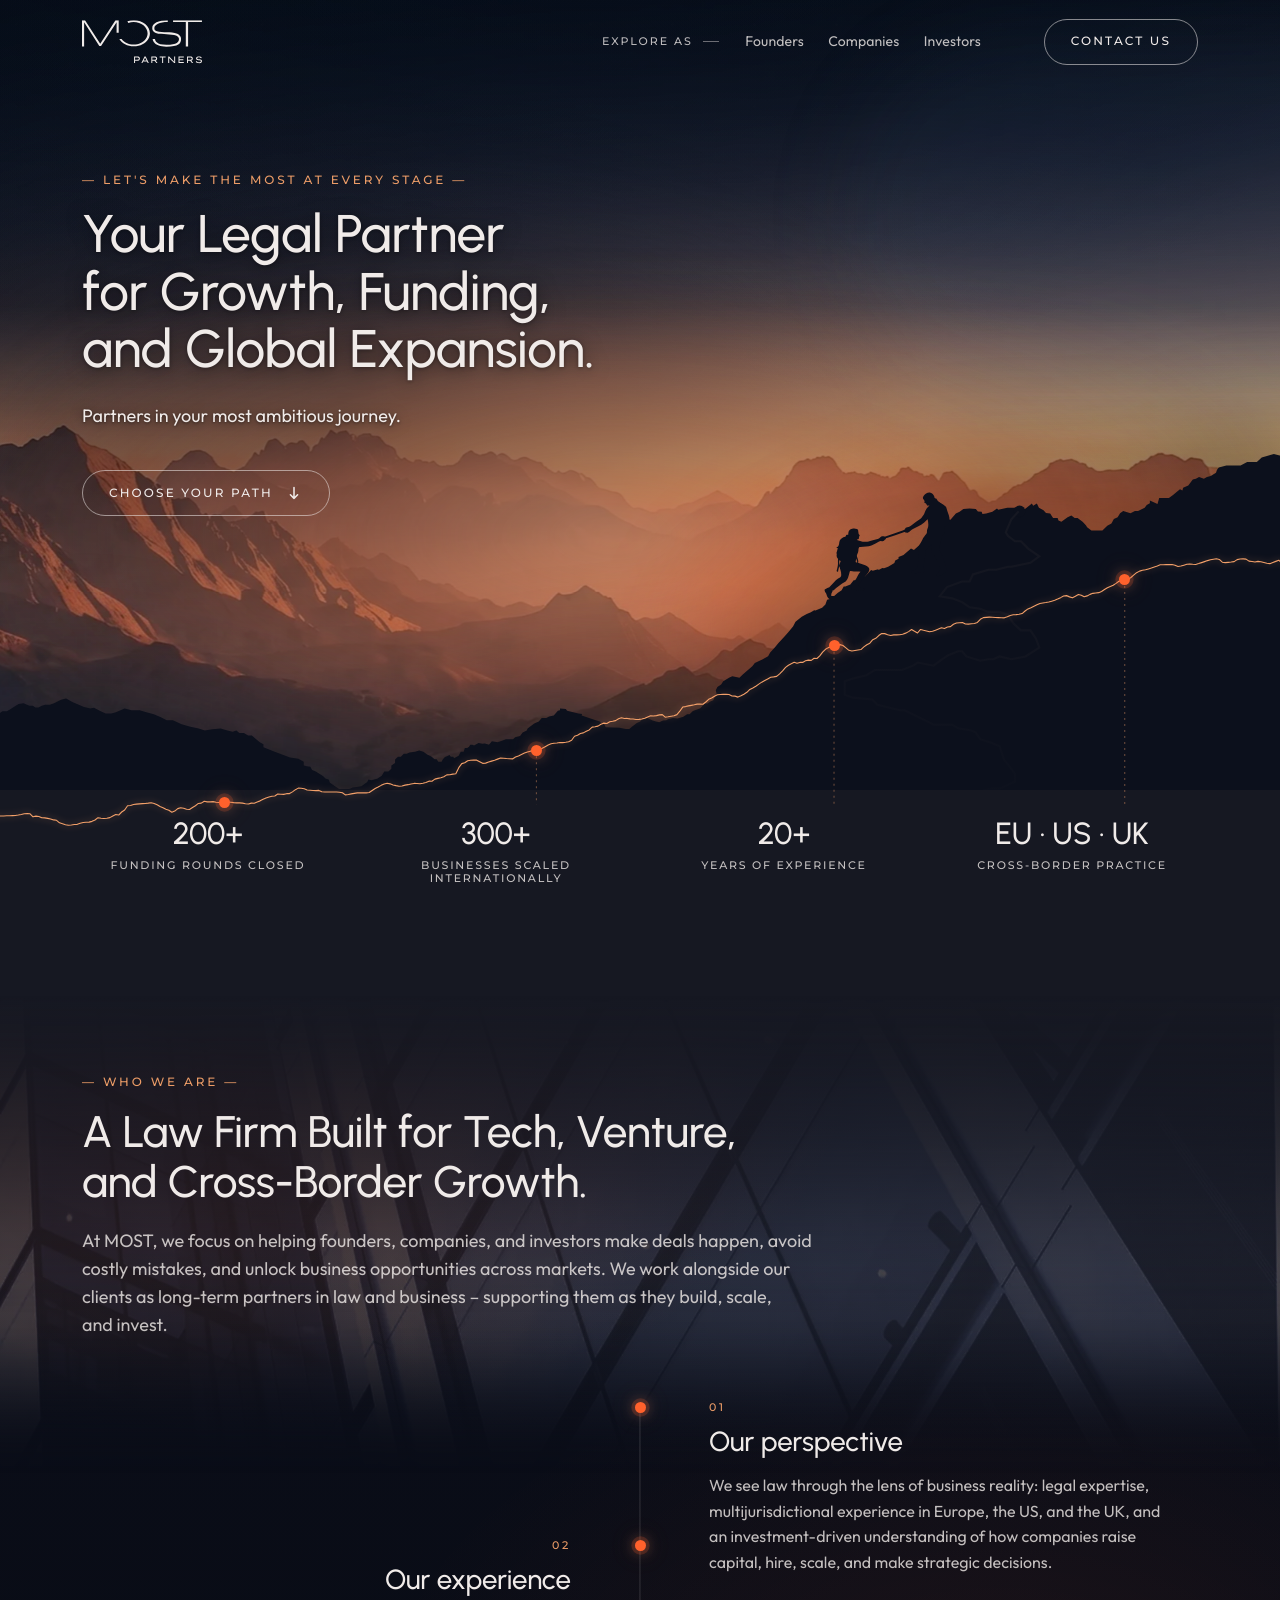
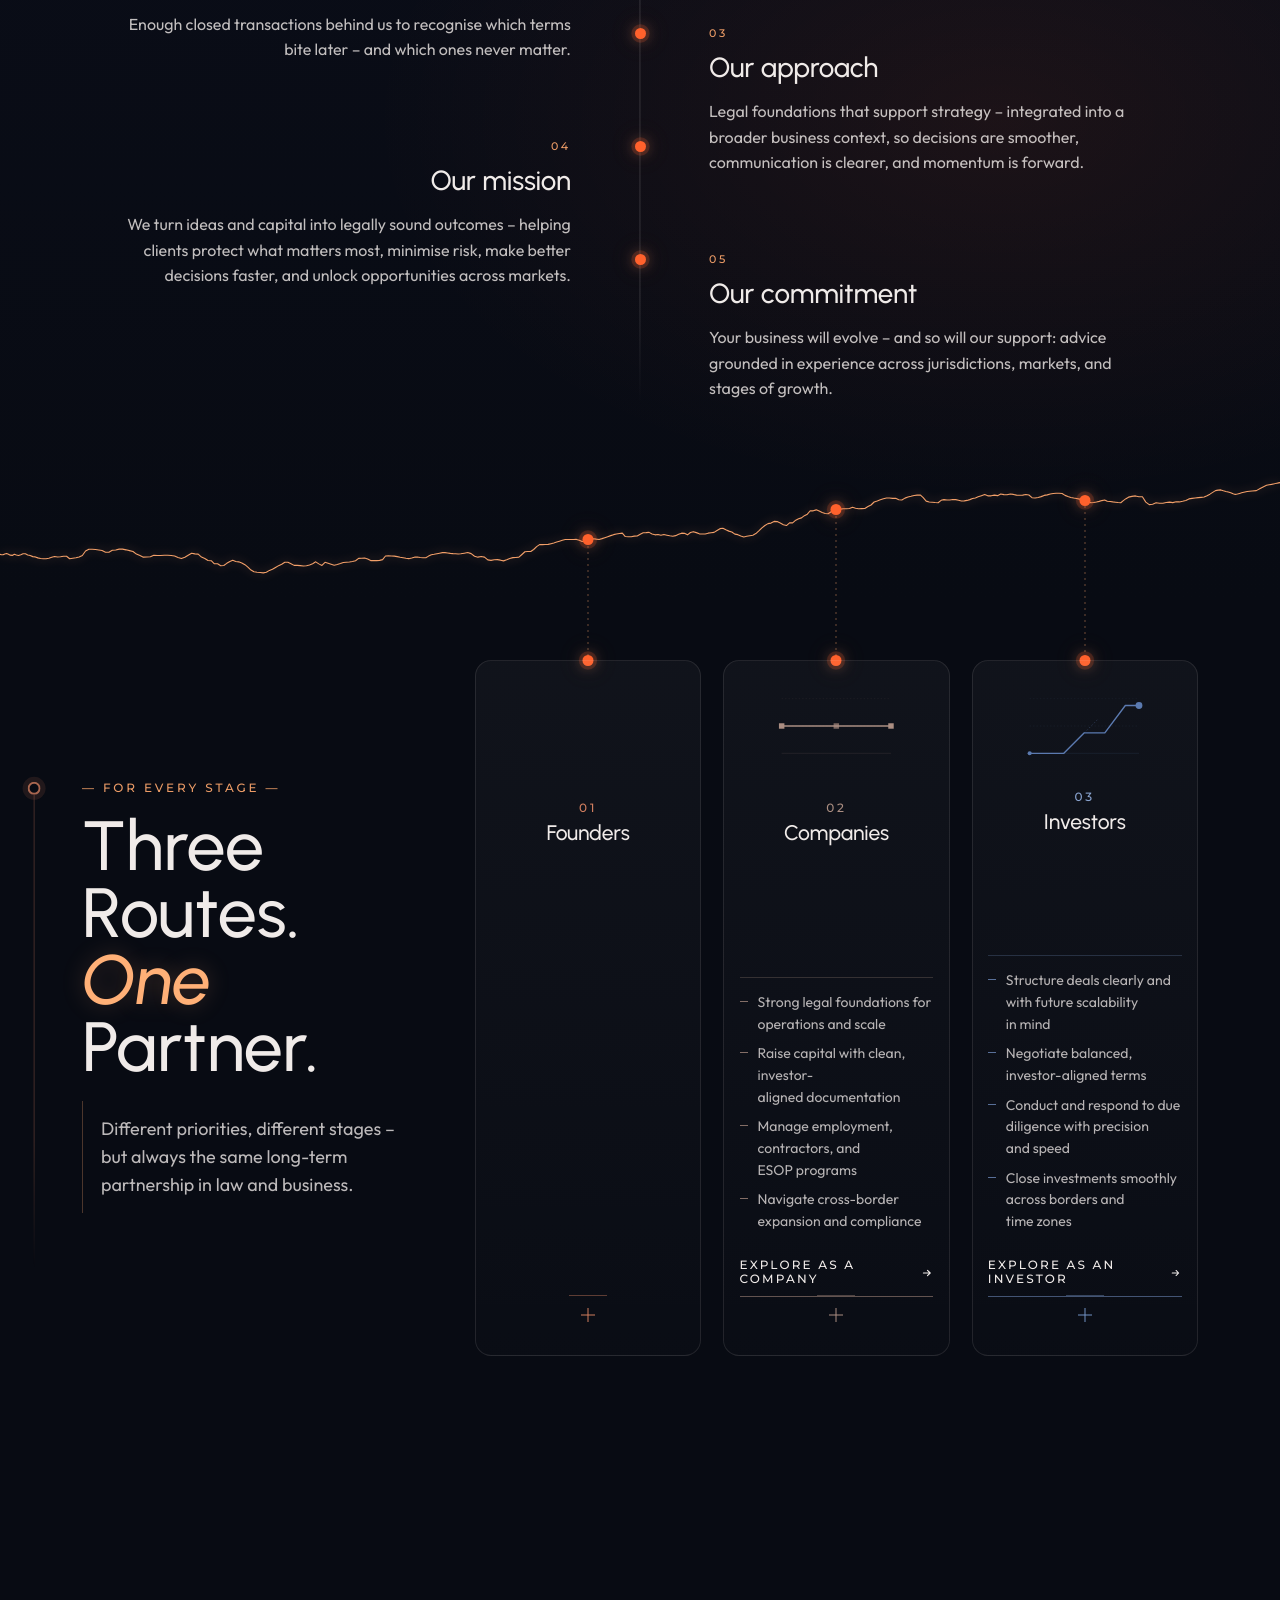
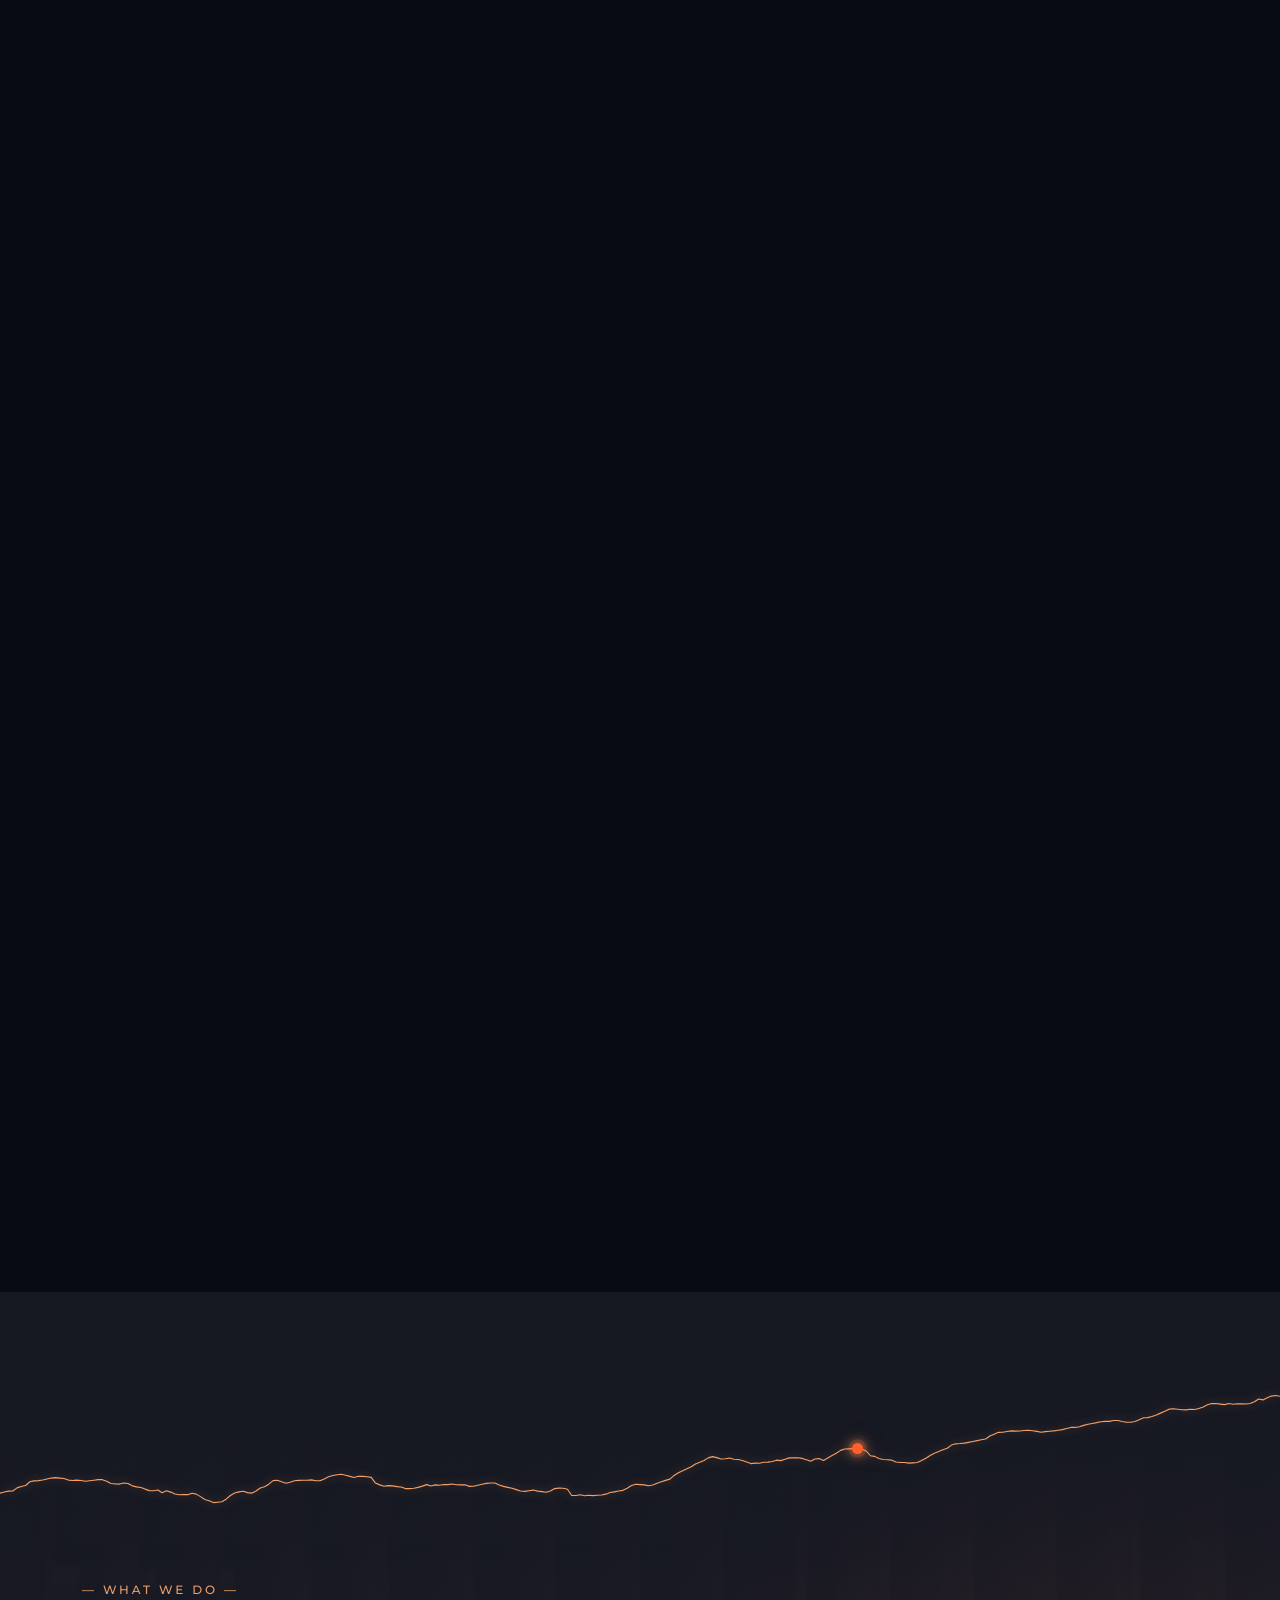
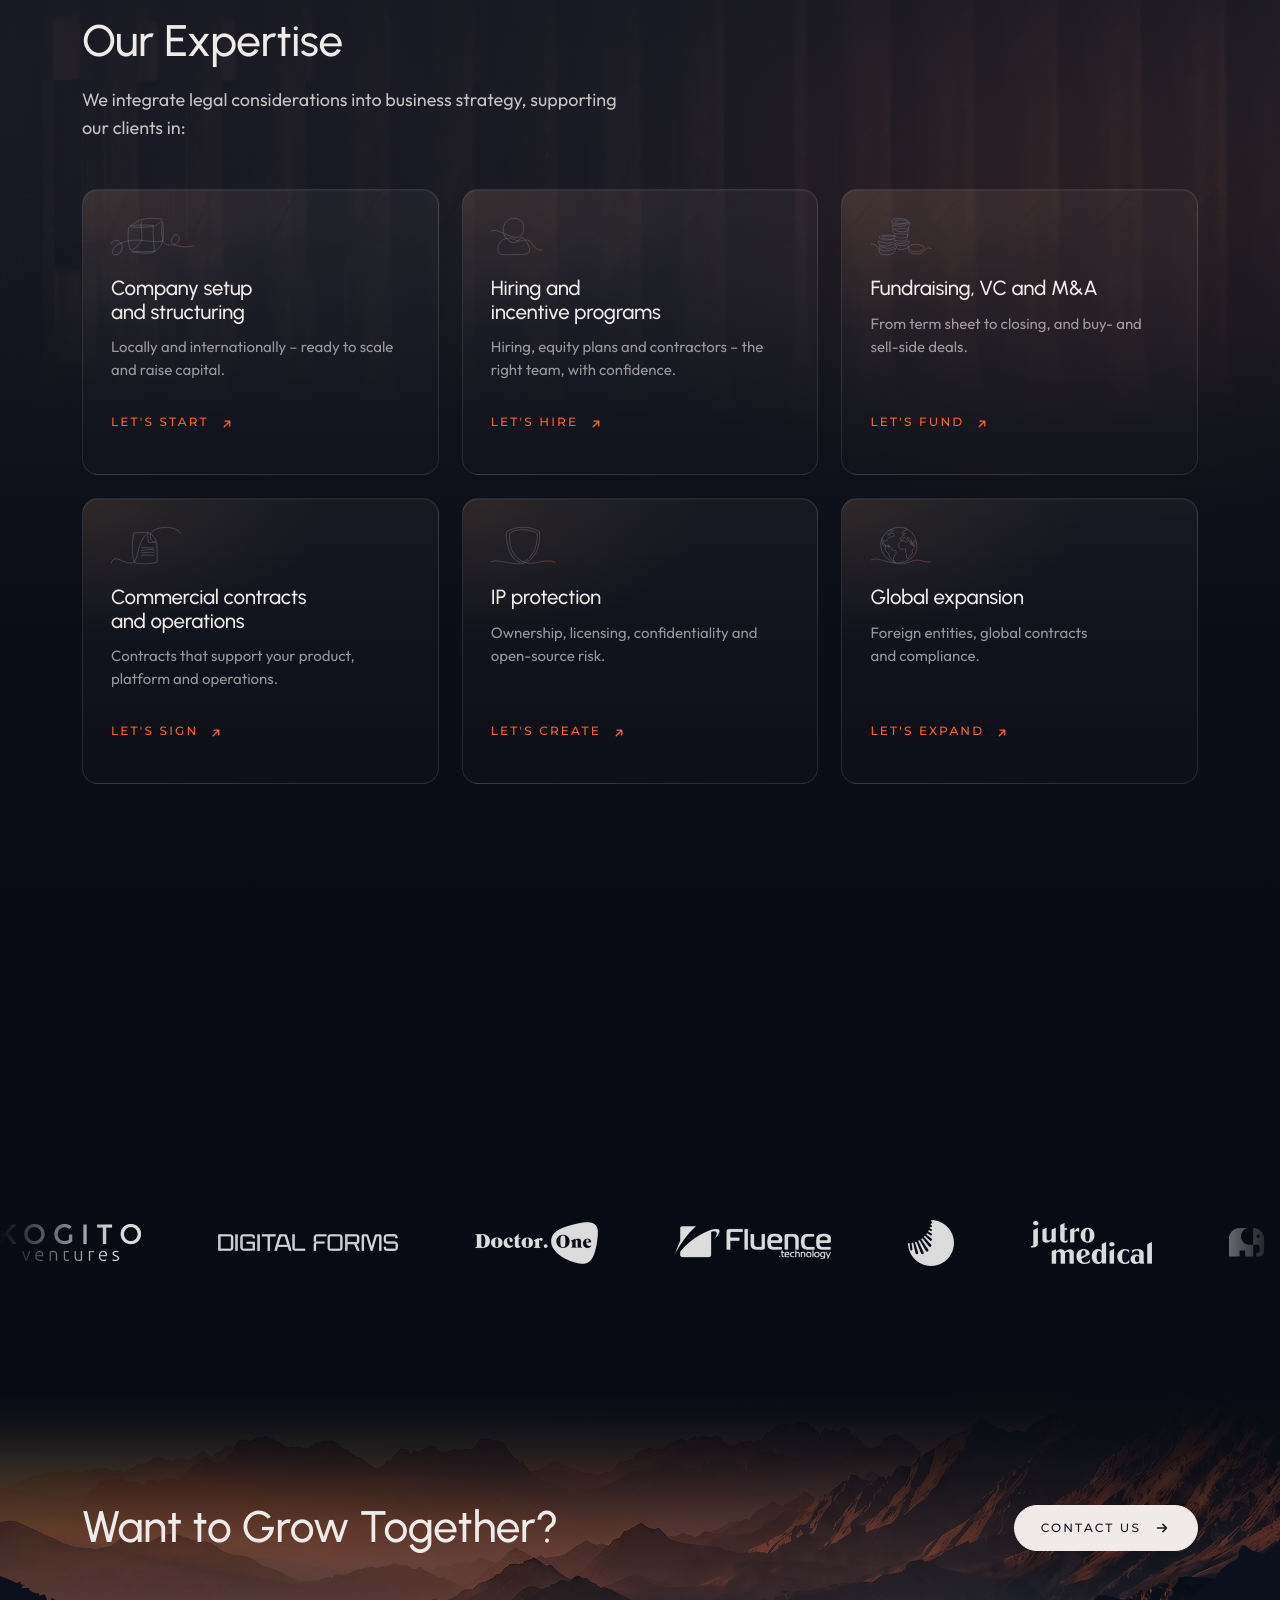
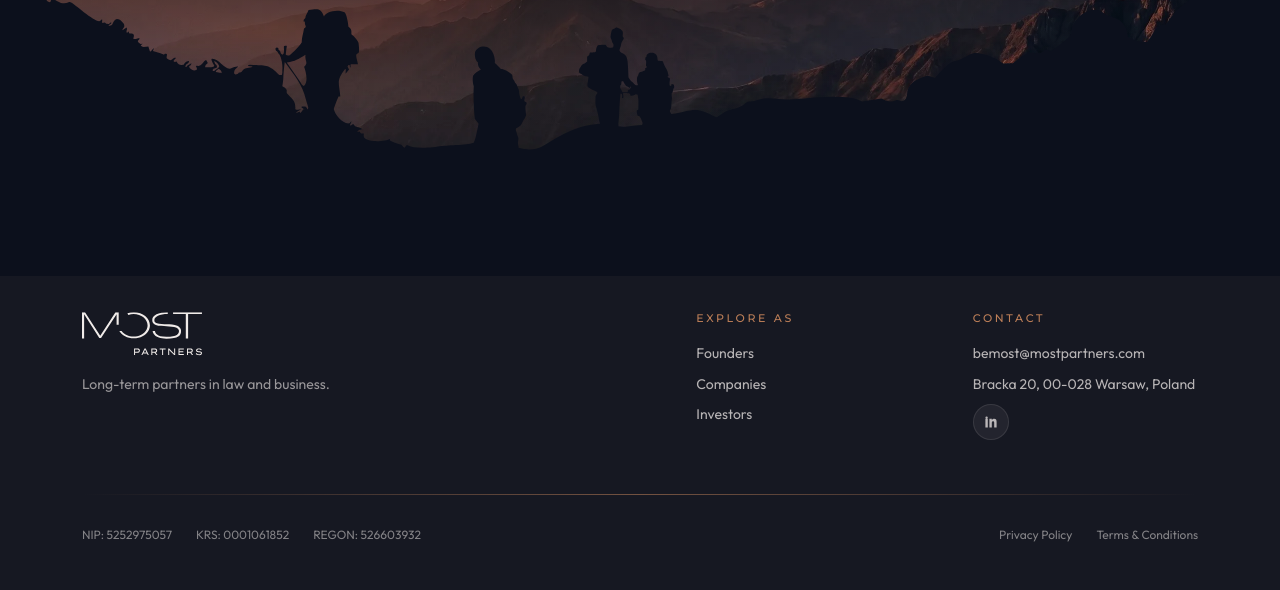
==== commit 2411dc78: "Home: the client section titled What Matters Most The heading agreed at the meeting of 25.10; the li" ====
--- a/index.html
+++ b/index.html
@@ -573,7 +573,7 @@
       <section class="clients" aria-labelledby="clients-title">
         <header class="clients__head" data-reveal>
           <p class="clients__eyebrow">&mdash; who we work with &mdash;</p>
-          <h2 class="clients__title" id="clients-title">Teams We Have Helped Build, Scale, and&nbsp;Back.</h2>
+          <h2 class="clients__title" id="clients-title">What Matters&nbsp;Most</h2>
           <p class="clients__lede">Founders, growing companies, and funds across Europe, the US, and the&nbsp;UK.</p>
         </header>
         <div class="clients__viewport">
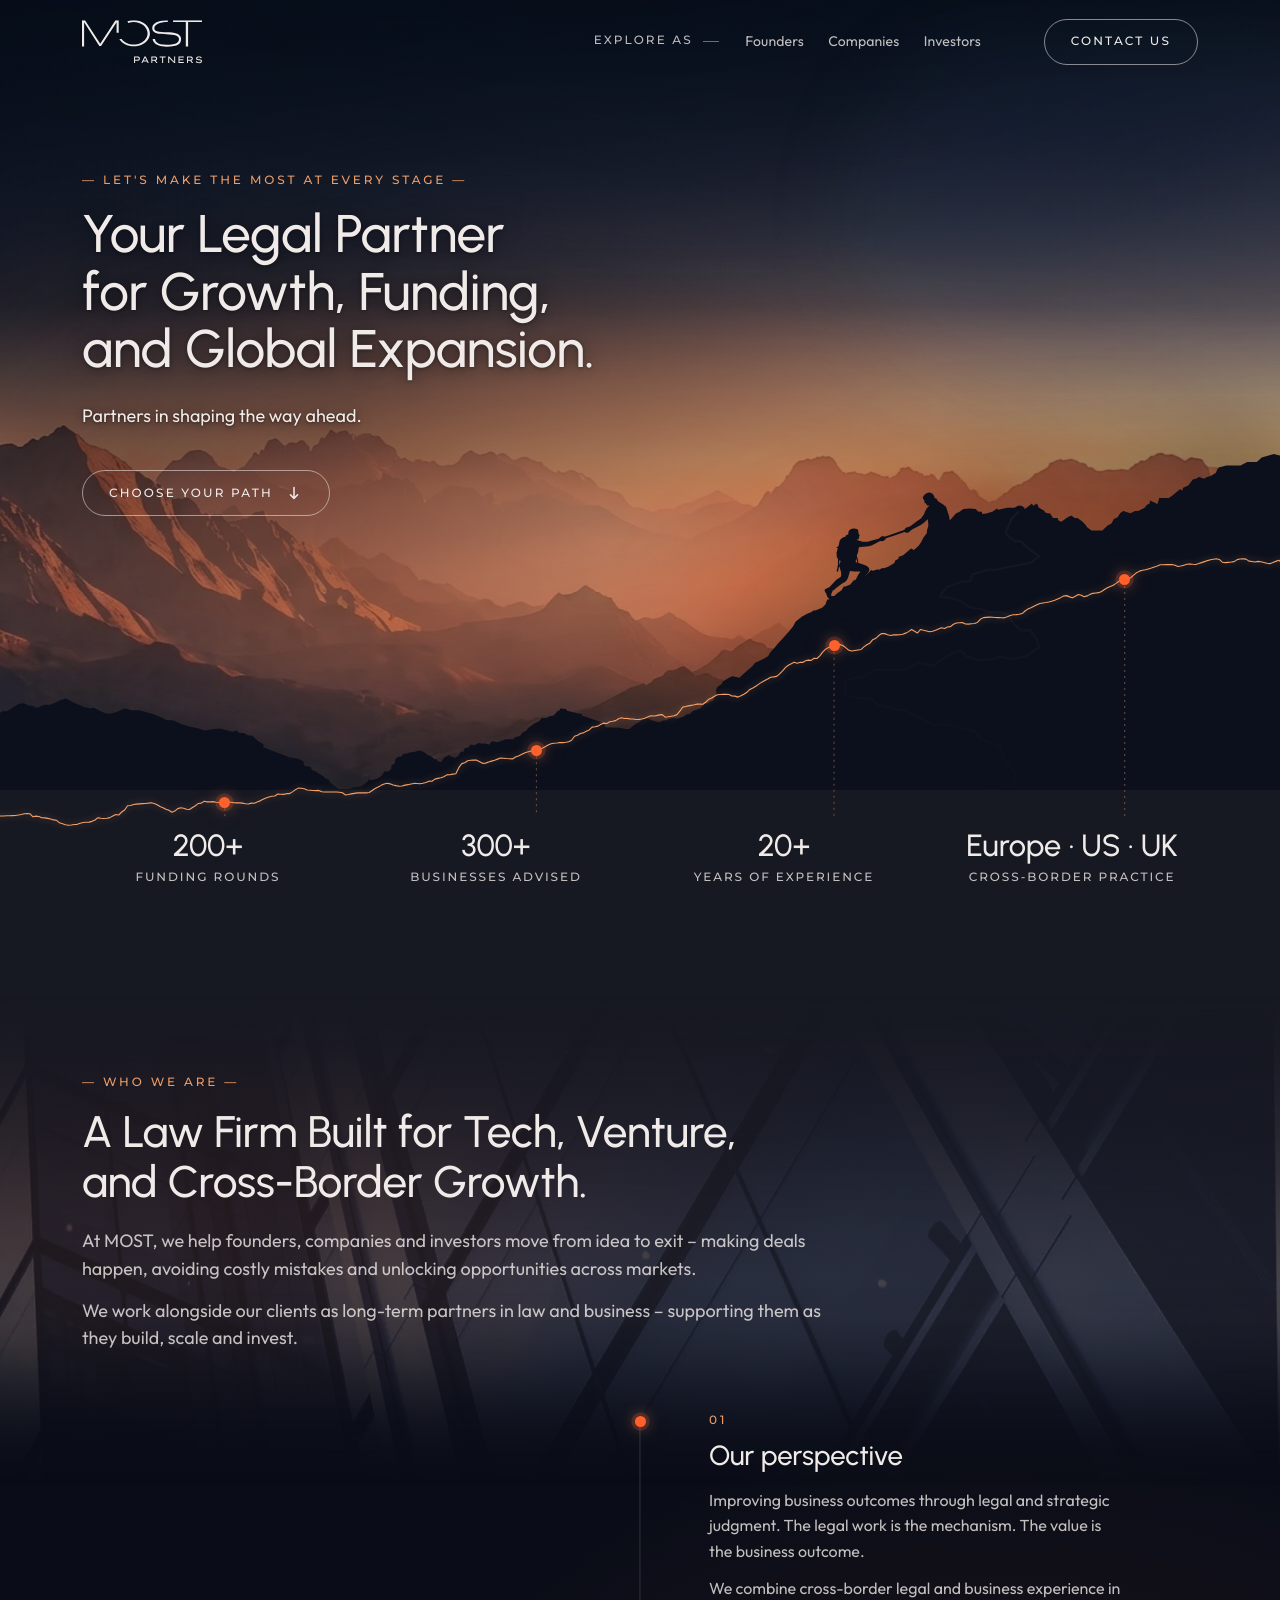
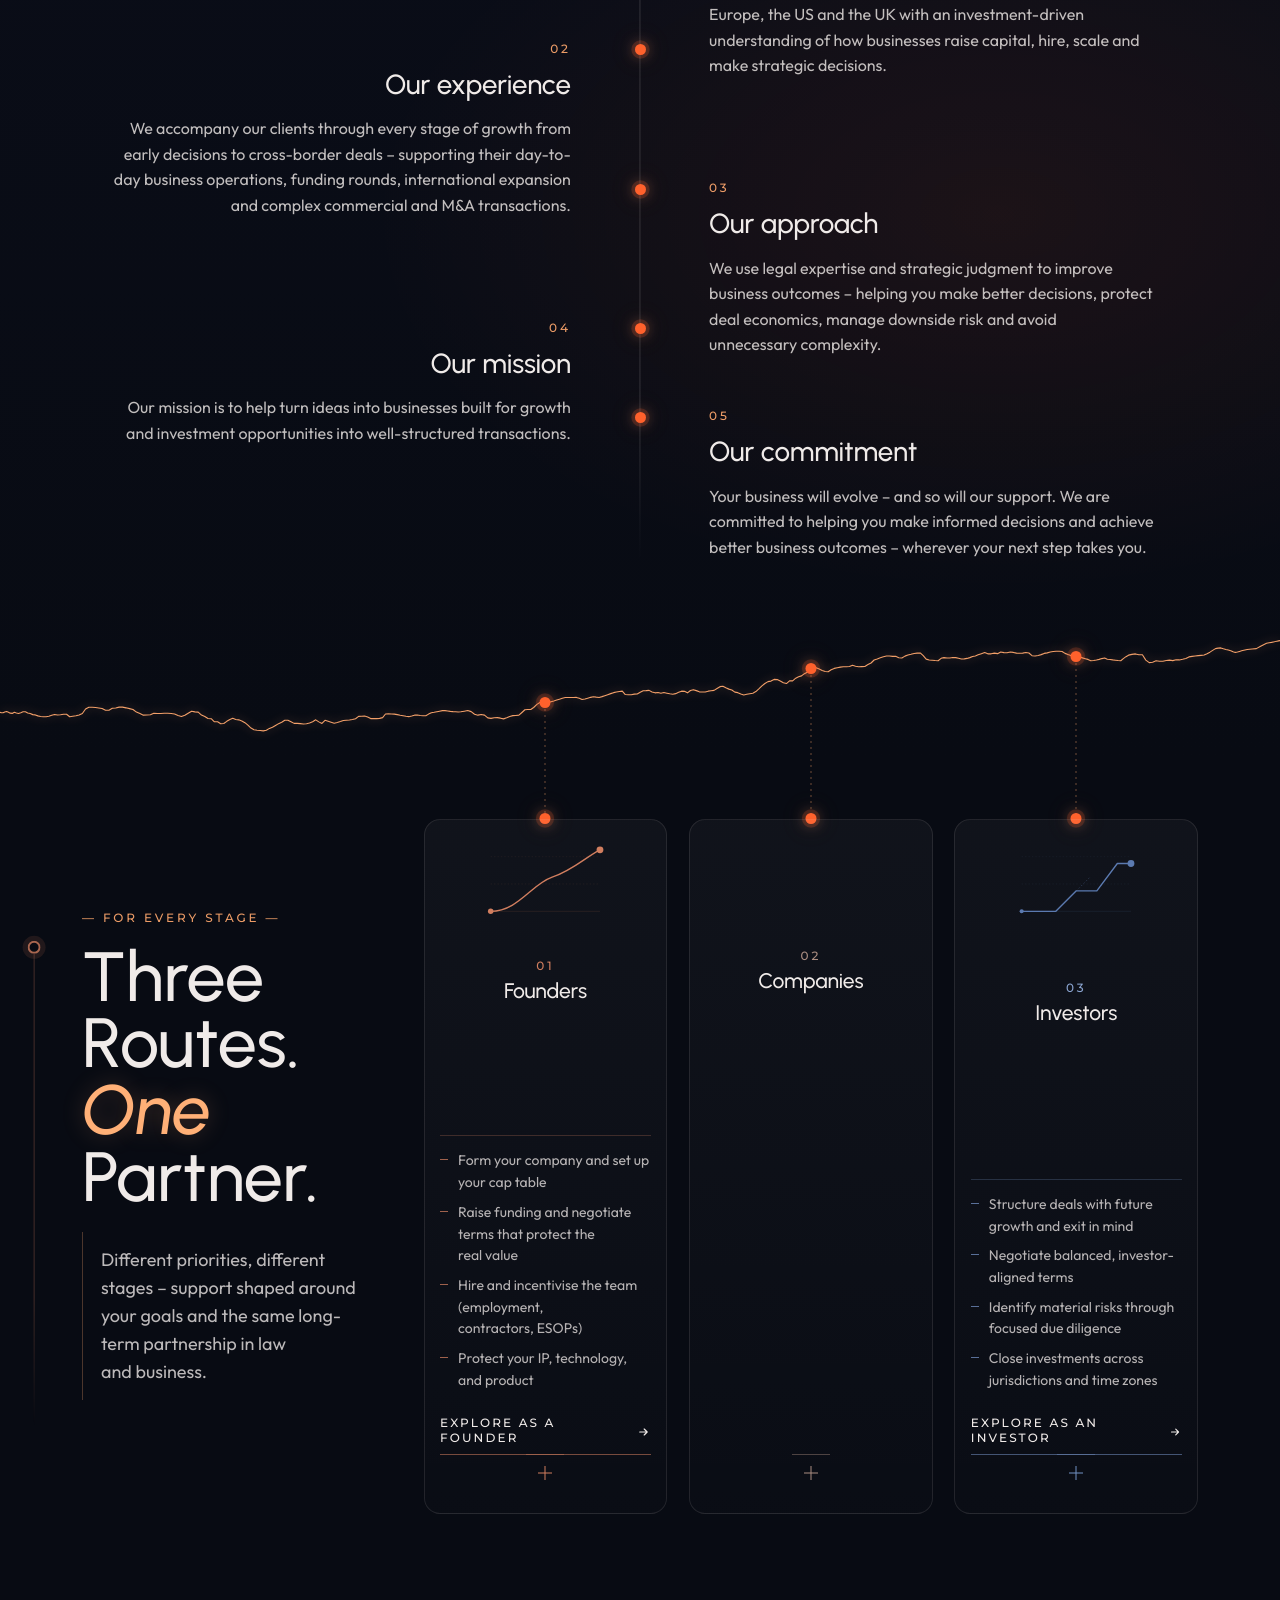
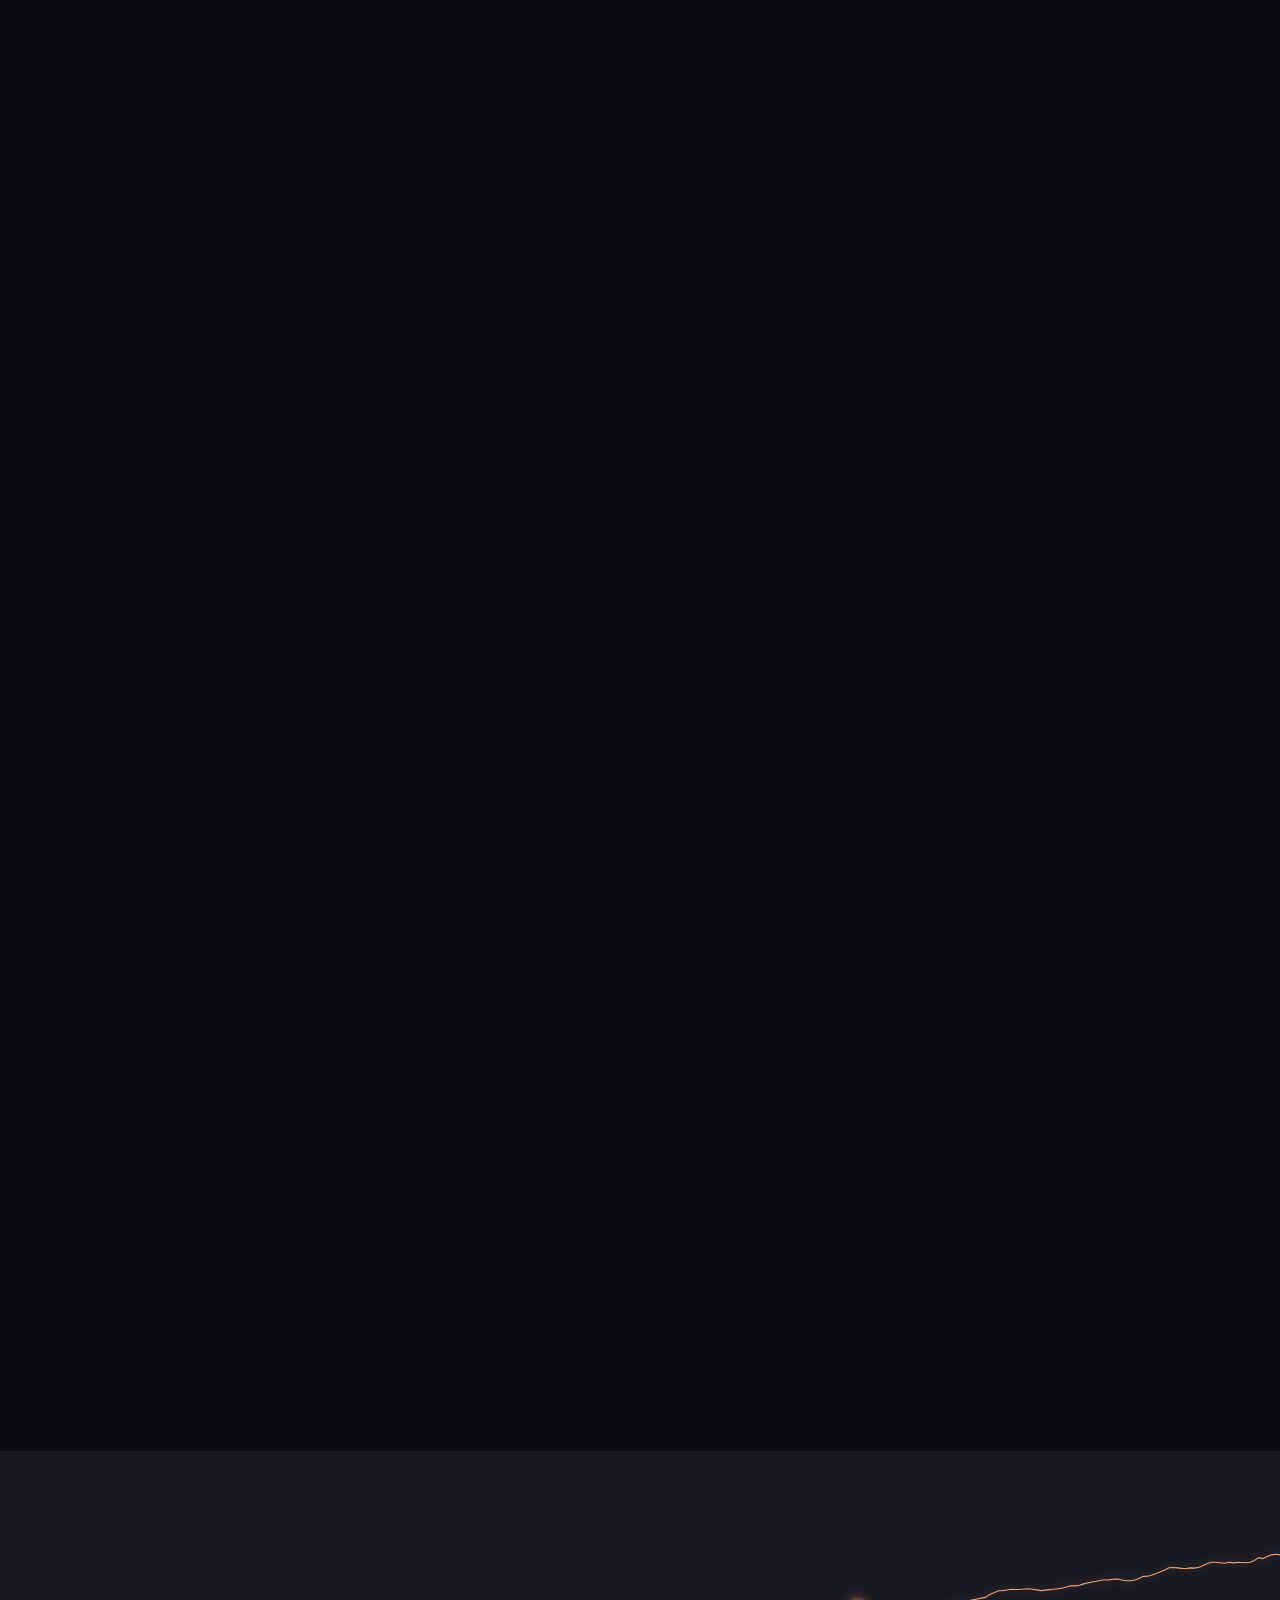
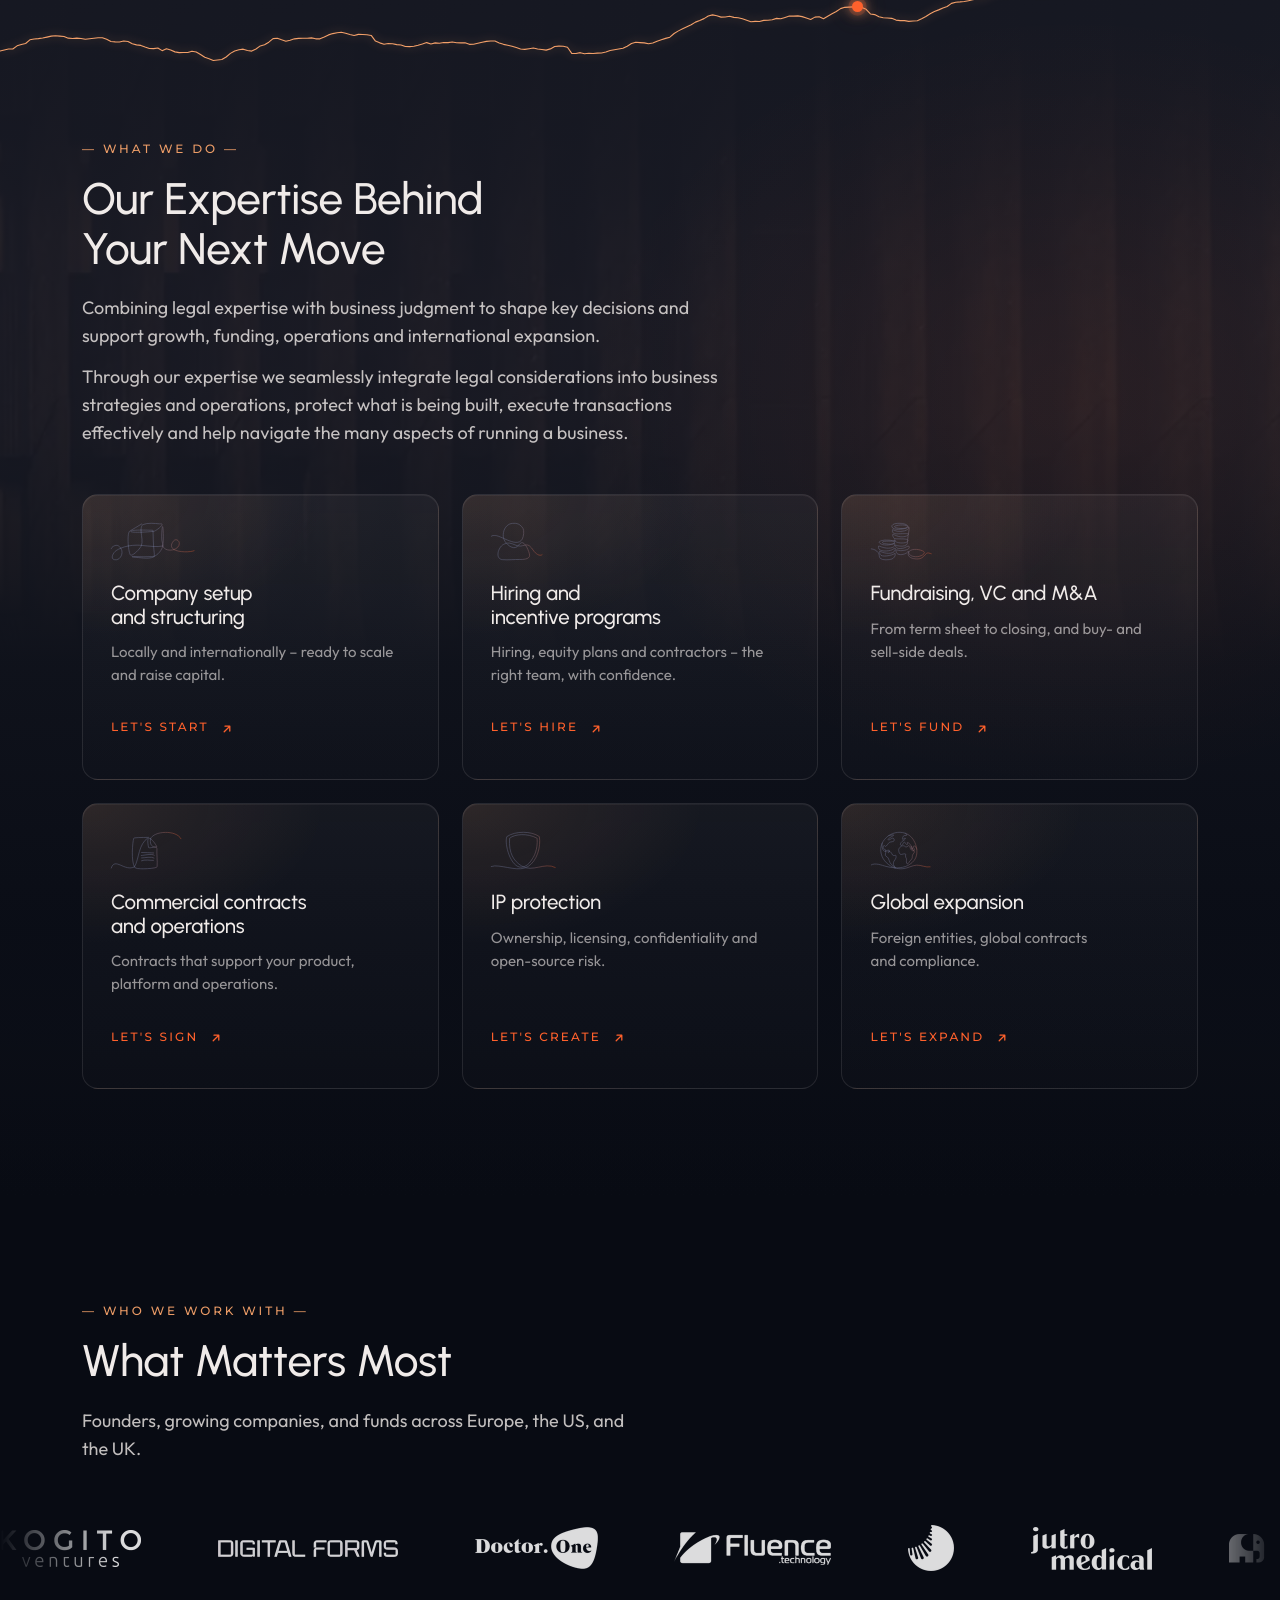
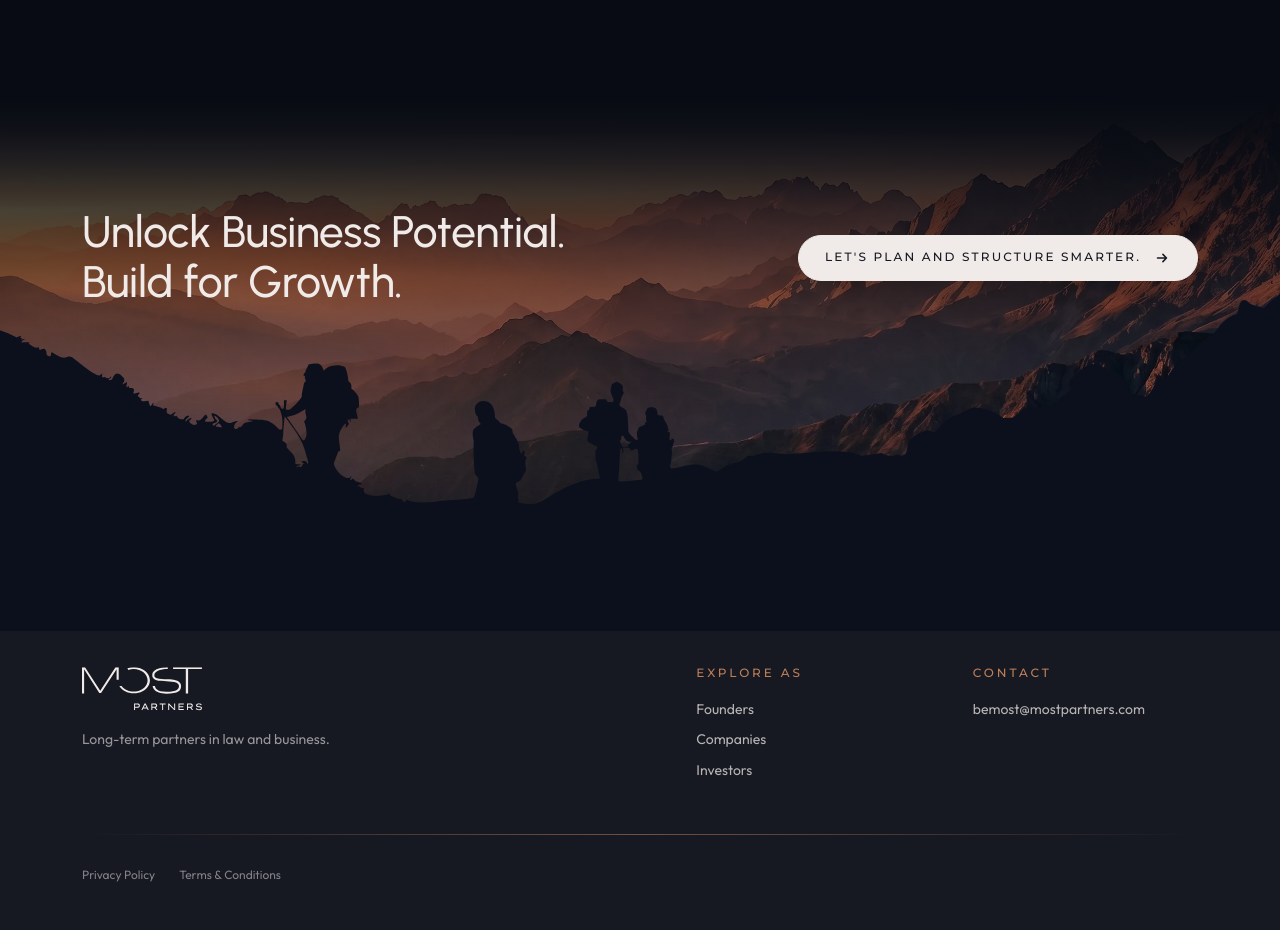
==== commit 8c664818: "Home: the final copy after the client's review - Hero tagline and the four stats with their new note" ====
--- a/index.html
+++ b/index.html
@@ -109,7 +109,6 @@
           </a>
           <div class="mobile-menu__contact">
             <a class="mobile-menu__mail" href="mailto:bemost@mostpartners.com">bemost@mostpartners.com</a>
-            <a class="mobile-menu__social" href="#" aria-label="LinkedIn"><svg viewBox="0 0 20 20" aria-hidden="true"><path d="M3 6h3v11H3V6Zm1.5-3a1.5 1.5 0 1 1 0 3 1.5 1.5 0 0 1 0-3ZM8 6h3v1.5c.5-1 1.6-1.7 3-1.7 2.2 0 3 1.4 3 3.8V17h-3v-6c0-1.4-.4-2-1.4-2-1 0-1.6.7-1.6 2v6H8V6Z" fill="currentColor"/></svg></a>
           </div>
         </div>
         <div class="mobile-menu__ridge" aria-hidden="true">
@@ -153,7 +152,7 @@
             <span>and Global Expansion.</span>
           </h1>
           <p class="hero-tagline reveal">
-            Partners in your most ambitious journey.
+            Partners in shaping the way&nbsp;ahead.
           </p>
           <a class="primary-cta btn reveal" href="#for-you">
             <span>choose your path</span>
@@ -166,23 +165,23 @@
         <div class="hero-stats" role="group" aria-label="Highlights">
           <div class="hero-stat">
             <strong>200+</strong>
-            <span>Funding rounds closed</span>
-            <p class="hero-stat__copy">Pre-seed through Series&nbsp;C and beyond, structured to keep growth on track.</p>
+            <span>Funding rounds</span>
+            <p class="hero-stat__copy">From early-stage to growth rounds&nbsp;– navigating negotiations, structuring investments and getting deals&nbsp;closed.</p>
           </div>
           <div class="hero-stat">
             <strong>300+</strong>
-            <span>Businesses scaled internationally</span>
-            <p class="hero-stat__copy">From formation through cross-border expansion across Europe, the&nbsp;US, and the UK.</p>
+            <span>Businesses advised</span>
+            <p class="hero-stat__copy">From formation through international expansion across Europe, the US and the&nbsp;UK.</p>
           </div>
           <div class="hero-stat">
             <strong>20+</strong>
             <span>Years of experience</span>
-            <p class="hero-stat__copy">Lawyers with backgrounds in Polish, English, and US&nbsp;law&nbsp;– working with founders, companies, and&nbsp;investors.</p>
+            <p class="hero-stat__copy">Combining transactional experience with legal and strategic judgment to help clients make better decisions about funding, ownership, growth and&nbsp;exit.</p>
           </div>
           <div class="hero-stat">
-            <strong>EU · US · UK</strong>
+            <strong class="hero-stat__word">Europe · US · UK</strong>
             <span>Cross-border practice</span>
-            <p class="hero-stat__copy">Multijurisdictional experience advising on venture, commercial, and M&amp;A transactions across markets.</p>
+            <p class="hero-stat__copy">Multijurisdictional experience supporting and advising on venture, commercial and M&amp;A transactions across&nbsp;markets.</p>
           </div>
         </div>
 
@@ -218,9 +217,10 @@
             <h2 class="whoweare__title" id="whoweare-title">
               A Law Firm Built for Tech, Venture, and Cross-Border&nbsp;Growth.
             </h2>
-            <p class="whoweare__lede">
-              At MOST, we focus on helping founders, companies, and investors make deals happen, avoid costly mistakes, and unlock business opportunities across&nbsp;markets. We work alongside our clients as long-term partners in law and business&nbsp;&ndash; supporting them as they build, scale, and&nbsp;invest.
-            </p>
+            <div class="whoweare__lede">
+              <p>At MOST, we help founders, companies and investors move from idea to exit&nbsp;– making deals happen, avoiding costly mistakes and unlocking opportunities across&nbsp;markets.</p>
+              <p>We work alongside our clients as long-term partners in law and business&nbsp;– supporting them as they build, scale and&nbsp;invest.</p>
+            </div>
           </header>
         </div>
 
@@ -231,7 +231,7 @@
             <div class="ex-rail__body">
               <p class="ex-rail__num">01</p>
               <h3 class="ex-rail__name">Our perspective</h3>
-              <p class="ex-rail__copy">We see law through the lens of business reality: legal expertise, multijurisdictional experience in Europe, the US, and the UK, and an investment-driven understanding of how companies raise capital, hire, scale, and make strategic&nbsp;decisions.</p>
+              <div class="ex-rail__copy"><p>Improving business outcomes through legal and strategic judgment. The legal work is the mechanism. The value is the business&nbsp;outcome.</p><p>We combine cross-border legal and business experience in Europe, the US and the UK with an investment-driven understanding of how businesses raise capital, hire, scale and make strategic&nbsp;decisions.</p></div>
             </div>
           </li>
 
@@ -240,7 +240,7 @@
             <div class="ex-rail__body">
               <p class="ex-rail__num">02</p>
               <h3 class="ex-rail__name">Our experience</h3>
-              <p class="ex-rail__copy">Enough closed transactions behind us to recognise which terms bite later&nbsp;&ndash; and which ones never&nbsp;matter.</p>
+              <p class="ex-rail__copy">We accompany our clients through every stage of growth from early decisions to cross-border deals&nbsp;– supporting their day-to-day business operations, funding rounds, international expansion and complex commercial and M&amp;A transactions.</p>
             </div>
           </li>
 
@@ -249,7 +249,7 @@
             <div class="ex-rail__body">
               <p class="ex-rail__num">03</p>
               <h3 class="ex-rail__name">Our approach</h3>
-              <p class="ex-rail__copy">Legal foundations that support strategy&nbsp;&ndash; integrated into a broader business context, so decisions are smoother, communication is clearer, and momentum is&nbsp;forward.</p>
+              <p class="ex-rail__copy">We use legal expertise and strategic judgment to improve business outcomes&nbsp;– helping you make better decisions, protect deal economics, manage downside risk and avoid unnecessary&nbsp;complexity.</p>
             </div>
           </li>
 
@@ -258,7 +258,7 @@
             <div class="ex-rail__body">
               <p class="ex-rail__num">04</p>
               <h3 class="ex-rail__name">Our mission</h3>
-              <p class="ex-rail__copy">We turn ideas and capital into legally sound outcomes&nbsp;&ndash; helping clients protect what matters most, minimise risk, make better decisions faster, and unlock opportunities across&nbsp;markets.</p>
+              <p class="ex-rail__copy">Our mission is to help turn ideas into businesses built for growth and investment opportunities into well-structured transactions.</p>
             </div>
           </li>
 
@@ -267,7 +267,7 @@
             <div class="ex-rail__body">
               <p class="ex-rail__num">05</p>
               <h3 class="ex-rail__name">Our commitment</h3>
-              <p class="ex-rail__copy">Your business will evolve&nbsp;&ndash; and so will our support: advice grounded in experience across jurisdictions, markets, and stages of&nbsp;growth.</p>
+              <p class="ex-rail__copy">Your business will evolve&nbsp;– and so will our support. We are committed to helping you make informed decisions and achieve better business outcomes&nbsp;– wherever your next step takes&nbsp;you.</p>
             </div>
           </li>
         </ol>
@@ -285,7 +285,7 @@
               Partner.
             </h2>
             <p class="audience-intro__lede">
-              Different priorities, different stages&nbsp;– but always the same long-term partnership in law and&nbsp;business.
+              Different priorities, different stages&nbsp;– support shaped around your goals and the same long-term partnership in law and&nbsp;business.
             </p>
           </header>
 
@@ -308,20 +308,21 @@
               <header class="preview__head">
                 <span class="preview__num">01</span>
                 <h3 class="preview__name" id="route-founders">Founders</h3>
-                <p class="preview__hint">building from&nbsp;zero</p>
+                <p class="preview__hint">Starting, building and&nbsp;growing</p>
               </header>
               <button class="preview__toggle" type="button" aria-describedby="route-founders" aria-expanded="true" data-audience-toggle>
                 <span class="preview__toggle-label">show less</span>
                 <span class="preview__toggle-icon" aria-hidden="true"></span>
               </button>
               <div class="preview__body">
-                <p class="preview__copy">
-                  We take over the legal aspects of running your business so that you can focus on building and growing it. Have us as your legal partner at every stage&nbsp;– from formation and hiring to funding, expansion, and&nbsp;exit.
-                </p>
+                <div class="preview__copy">
+                <p>We accompany you as your legal and strategic partner through every stage of building your business&nbsp;– from formation and hiring to funding, expansion and&nbsp;exit.</p>
+                <p>We help you make key decisions, put the right structures in place and navigate the legal and strategic aspects of running a business, so you can focus on growing&nbsp;it.</p>
+              </div>
                 <ul class="preview__list">
-                  <li>Form your company correctly, plan founders' agreements and cap&nbsp;tables</li>
-                  <li>Raise funding and negotiate fair, predictable&nbsp;terms</li>
-                  <li>Hire and incentivise the right team (employment, contractors,&nbsp;ESOPs)</li>
+                  <li>Form your company and set up your cap&nbsp;table</li>
+                  <li>Raise funding and negotiate terms that protect the real&nbsp;value</li>
+                  <li>Hire and incentivise the team (employment, contractors,&nbsp;ESOPs)</li>
                   <li>Protect your IP, technology, and&nbsp;product</li>
                 </ul>
                 <a class="preview__cta" href="for-founders.html">
@@ -352,21 +353,22 @@
               <header class="preview__head">
                 <span class="preview__num">02</span>
                 <h3 class="preview__name" id="route-companies">Companies</h3>
-                <p class="preview__hint">scaling with&nbsp;confidence</p>
+                <p class="preview__hint">Scaling and expanding with&nbsp;confidence</p>
               </header>
               <button class="preview__toggle" type="button" aria-describedby="route-companies" aria-expanded="false" data-audience-toggle>
                 <span class="preview__toggle-label">read more</span>
                 <span class="preview__toggle-icon" aria-hidden="true"></span>
               </button>
               <div class="preview__body">
-                <p class="preview__copy">
-                  We take care of the legal processes that each business needs, so you can scale and expand with confidence. From commercial contracts to cross-border transactions and complex deals&nbsp;– we support operational, structural, and international growth at every&nbsp;stage.
-                </p>
+                <div class="preview__copy">
+                <p>We structure the legal framework and put in place the processes each business needs to scale and expand with&nbsp;confidence.</p>
+                <p>From day-to-day operations and commercial contracts to cross-border transactions and complex deals&nbsp;– we support your next stage of growth, helping you scale operations, evolve your business structure and enter new&nbsp;markets.</p>
+              </div>
                 <ul class="preview__list">
-                  <li>Strong legal foundations for operations and&nbsp;scale</li>
-                  <li>Raise capital with clean, investor-aligned&nbsp;documentation</li>
-                  <li>Manage employment, contractors, and ESOP&nbsp;programs</li>
-                  <li>Navigate cross-border expansion and&nbsp;compliance</li>
+                  <li>Build legal foundations for day-to-day operations and&nbsp;growth</li>
+                  <li>Raise capital with clear, investor-aligned terms and documentation</li>
+                  <li>Manage employment, contractors and incentive plans (ESOPs/VSOPs)</li>
+                  <li>Navigate cross-border&nbsp;expansion</li>
                 </ul>
                 <a class="preview__cta" href="for-companies.html">
                   <span>explore as a company</span>
@@ -396,21 +398,22 @@
               <header class="preview__head">
                 <span class="preview__num">03</span>
                 <h3 class="preview__name" id="route-investors">Investors</h3>
-                <p class="preview__hint">deploying capital</p>
+                <p class="preview__hint">Investing across borders and turning investments into lasting&nbsp;values</p>
               </header>
               <button class="preview__toggle" type="button" aria-describedby="route-investors" aria-expanded="false" data-audience-toggle>
                 <span class="preview__toggle-label">read more</span>
                 <span class="preview__toggle-icon" aria-hidden="true"></span>
               </button>
               <div class="preview__body">
-                <p class="preview__copy">
-                  We structure, negotiate, and close deals so you can focus on sourcing opportunities and maximising value. Partner with us to turn potential into performance&nbsp;– and investments into lasting&nbsp;returns.
-                </p>
+                <div class="preview__copy">
+                <p>We structure, negotiate and close deals so you can focus on sourcing opportunities and building your portfolio. Our focus is on bringing clarity to deal economics, investor rights and downside risks&nbsp;– from due diligence through&nbsp;closing.</p>
+                <p>Partner with us to turn potential into performance and close deals seamlessly across borders, time zones, and stages of&nbsp;growth.</p>
+              </div>
                 <ul class="preview__list">
-                  <li>Structure deals clearly and with future scalability in&nbsp;mind</li>
+                  <li>Structure deals with future growth and exit in&nbsp;mind</li>
                   <li>Negotiate balanced, investor-aligned&nbsp;terms</li>
-                  <li>Conduct and respond to due diligence with precision and&nbsp;speed</li>
-                  <li>Close investments smoothly across borders and time&nbsp;zones</li>
+                  <li>Identify material risks through focused due&nbsp;diligence</li>
+                  <li>Close investments across jurisdictions and time&nbsp;zones</li>
                 </ul>
                 <a class="preview__cta" href="for-investors.html">
                   <span>explore as an investor</span>
@@ -440,8 +443,11 @@
         <div class="home-expertise__inner">
           <div class="home-expertise__copy">
             <p class="home-expertise__eyebrow">&mdash; what we do &mdash;</p>
-            <h2 class="home-expertise__title" id="home-expertise-title">Our Expertise</h2>
-            <p class="home-expertise__lede">We integrate legal considerations into business strategy, supporting our clients&nbsp;in:</p>
+            <h2 class="home-expertise__title" id="home-expertise-title">Our Expertise Behind Your Next&nbsp;Move</h2>
+            <div class="home-expertise__lede">
+              <p>Combining legal expertise with business judgment to shape key decisions and support growth, funding, operations and international&nbsp;expansion.</p>
+              <p>Through our expertise we seamlessly integrate legal considerations into business strategies and operations, protect what is being built, execute transactions effectively and help navigate the many aspects of running a&nbsp;business.</p>
+            </div>
           </div>
           <ul class="home-expertise__list" data-draw-group>
             <li class="home-expertise__item">
@@ -564,6 +570,13 @@
               </a>
             </li>
           </ul>
+          <!-- a call to action under the six, shown only by ?excta=next|most
+               (the copy review of 25.10 offers the two lines) -->
+          <a class="home-expertise__next primary-cta btn" href="contact.html">
+            <span class="home-expertise__next-a">What's your next move?</span>
+            <span class="home-expertise__next-b">Making the most of your next move</span>
+            <svg viewBox="0 0 20 20" aria-hidden="true"><path d="M5 10h10M11 6l4 4-4 4" fill="none" stroke="currentColor" stroke-width="1.7" stroke-linecap="round" stroke-linejoin="round" /></svg>
+          </a>
         </div>
       </section>
 
@@ -602,9 +615,9 @@
 
       <section class="aud-grow" aria-labelledby="aud-grow-title">
         <div class="aud-grow__inner">
-          <h2 class="aud-grow__title" id="aud-grow-title">Want to Grow&nbsp;Together?</h2>
+          <h2 class="aud-grow__title" id="aud-grow-title"><span class="aud-grow__line">Unlock Business Potential.</span> <span class="aud-grow__line">Build for Growth.</span></h2>
           <a class="aud-grow__btn btn btn--solid" href="contact.html">
-            <span>Contact us</span>
+            <span>Let's plan and structure smarter.</span>
             <svg viewBox="0 0 20 20" aria-hidden="true"><path d="M5 10h10M11 6l4 4-4 4" fill="none" stroke="currentColor" stroke-width="1.7" stroke-linecap="round" stroke-linejoin="round" /></svg>
           </a>
         </div>
@@ -642,8 +655,6 @@
             <p class="site-footer__col-title">Contact</p>
             <ul>
               <li><a href="mailto:bemost@mostpartners.com">bemost@mostpartners.com</a></li>
-              <li>Bracka 20, 00-028 Warsaw, Poland</li>
-              <li><a class="site-footer__social" href="#" aria-label="LinkedIn"><svg viewBox="0 0 20 20" aria-hidden="true"><path d="M3 6h3v11H3V6Zm1.5-3a1.5 1.5 0 1 1 0 3 1.5 1.5 0 0 1 0-3ZM8 6h3v1.5c.5-1 1.6-1.7 3-1.7 2.2 0 3 1.4 3 3.8V17h-3v-6c0-1.4-.4-2-1.4-2-1 0-1.6.7-1.6 2v6H8V6Z" fill="currentColor"/></svg></a></li>
             </ul>
           </div>
         </div>
@@ -651,11 +662,6 @@
         <div class="site-footer__divider" aria-hidden="true"></div>
 
         <div class="site-footer__bottom">
-          <ul class="site-footer__details">
-            <li>NIP: 5252975057</li>
-            <li>KRS: 0001061852</li>
-            <li>REGON: 526603932</li>
-          </ul>
           <ul class="site-footer__legal">
             <li><a href="#">Privacy Policy</a></li>
             <li><a href="#">Terms &amp; Conditions</a></li>
--- a/styles.css
+++ b/styles.css
@@ -67,7 +67,7 @@
   --ls-eyebrow: 0.24em;
   --lh-eyebrow: 1.2;
   --eyebrow-color: rgba(255, 168, 110, 0.92);
-  --fs-label: 11px;                                /* small caps labels: stat labels, */
+  --fs-label: 12px;                                /* small caps labels: stat labels, (12px since 25.10: 11px read 8px at a 75% zoom) */
   --ls-label: 0.24em;                              /* roles, kickers, column titles */
   --ls-stat: 0.16em;                               /* the figures' labels (Home hero, About) */
   /* hero header blocks: where the eyebrow starts under the bar, how wide the
@@ -255,7 +255,7 @@
   gap: 10px;
   /* 4.5:1 on the sunset heroes and on the scrolled bar - it is small text */
   color: rgba(240, 235, 233, 0.78);
-  font: 500 11px / 1.2 "Montserrat", system-ui, sans-serif;
+  font: 500 12px / 1.2 "Montserrat", system-ui, sans-serif;
   letter-spacing: 0.18em;
   text-transform: uppercase;
   white-space: nowrap;
@@ -647,7 +647,7 @@
     transform: scaleX(-1)
       translate3d(
         6.5%,
-        calc(var(--scroll-y, 0px) * 0.2 + 9vh),
+        calc(var(--scroll-y, 0px) * 0.2 + var(--hero-drop, 9vh)),
         0
       )
       scale(calc(1.14 + var(--hero-progress, 0) * 0.025));
@@ -677,7 +677,7 @@
     transform: scaleX(-1)
       translate3d(
         6.5%,
-        calc(var(--scroll-y, 0px) * 0.2 + 16vh),
+        calc(var(--scroll-y, 0px) * 0.2 + var(--hero-drop-low, 16vh)),
         0
       )
       scale(calc(1.14 + var(--hero-progress, 0) * 0.025));
@@ -982,6 +982,7 @@
 
 .hero-trail-point::after,
 .page--horizon .hz-trail__point::after,
+.page--founders .hz-trail__point::after,
 .member-trail__dot::after,
 .has-trail__dot::after,
 .path-map__dot::after {
@@ -999,6 +1000,7 @@
 
 .hero-trail-point::after,
 .page--horizon .hz-trail__point::after,
+.page--founders .hz-trail__point::after,
 .member-trail.is-visible .member-trail__dot::after,
 .has-trail.is-visible .has-trail__dot::after,
 .path-map__node[aria-selected="true"] .path-map__dot::after {
@@ -1008,6 +1010,7 @@
 @media (prefers-reduced-motion: reduce) {
   .hero-trail-point::after,
   .page--horizon .hz-trail__point::after,
+  .page--founders .hz-trail__point::after,
   .member-trail__dot::after,
   .has-trail__dot::after,
   .path-map__node[aria-selected="true"] .path-map__dot::after {
@@ -1693,7 +1696,7 @@
   align-items: center;
   gap: 10px;
   color: var(--light);
-  font: 500 11px / 1.2 "Montserrat", system-ui, sans-serif;
+  font: 500 12px / 1.2 "Montserrat", system-ui, sans-serif;
   letter-spacing: 0.22em;
   text-transform: uppercase;
   text-decoration: none;
@@ -2294,9 +2297,25 @@
    reader's text spacing (above). */
 @media (min-width: 1024px) and (max-height: 860px) {
   .preview.is-expanded .preview__route {
-    max-height: 64px;
-  }
-}
+    max-height: 48px;
+  }
+}
+
+/* the copy of 25.10 runs to two paragraphs in each card: the drawing
+   goes from 800px down (it went at 710px), and on a laptop narrower than
+   about 1380px the open card takes some of the title's width */
+@media (min-width: 1024px) and (max-height: 800px) {
+  .preview.is-expanded .preview__chart {
+    display: none;
+  }
+}
+
+@media (min-width: 1024px) and (max-width: 1380px) {
+  .audience-intro__grid {
+    --title-track: clamp(290px, 25vw, 430px);
+  }
+}
+
 
 @media (min-width: 1024px) and (max-height: 780px) {
   .preview.is-expanded {
@@ -2381,6 +2400,51 @@
 
   .preview.is-expanded .preview__list {
     padding-top: 10px;
+  }
+}
+
+/* short windows: the cards close up their spacing before the type gets
+   any smaller, and below 600px the copy steps to 12.5px, as the list */
+@media (min-width: 1024px) and (max-height: 660px) {
+  .preview.is-expanded {
+    gap: 8px;
+    padding-top: 14px;
+  }
+
+  .preview.is-expanded .preview__body {
+    gap: 10px;
+  }
+
+  .preview.is-expanded .preview__list {
+    gap: 4px;
+    padding-top: 10px;
+  }
+
+  .preview.is-expanded .preview__copy > p + p {
+    margin-top: 0.45em;
+  }
+}
+
+@media (min-width: 1024px) and (max-height: 600px) {
+  .preview.is-expanded .preview__copy {
+    font-size: 12.5px;
+    line-height: 1.42;
+  }
+
+  .preview.is-expanded .preview__list li {
+    line-height: 1.36;
+  }
+}
+
+@media (min-width: 1024px) and (max-width: 1380px) and (max-height: 660px) {
+  .audience-intro__grid {
+    --closed-track: minmax(80px, 0.3fr);
+  }
+}
+
+@media (min-width: 1024px) and (max-height: 560px) {
+  .preview.is-expanded .preview__list {
+    padding-top: 6px;
   }
 }
 
@@ -6102,6 +6166,20 @@
   fill: currentColor;
 }
 
+/* The founder's route (the meeting of 25.10) shares the ridge's box, so it
+   stays on the terrain at every width; it is drawn in screen coordinates,
+   so it is not mirrored. Over the land, under the copy. */
+.page--founders .fnd-trail {
+  position: absolute;
+  left: var(--fnd-art-x);
+  top: calc(var(--scene-cross) - 0.24047 * var(--fnd-art-w));
+  z-index: -1;
+  width: var(--fnd-art-w);
+  height: auto;
+  aspect-ratio: 1443 / 658;
+  pointer-events: none;
+}
+
 .page--founders .scene-ground {
   top: calc(var(--scene-cross) + 0.21553 * var(--fnd-art-w) - 1px);
 }
@@ -6341,7 +6419,7 @@
   z-index: -1;
 }
 
-.page--horizon .hz-trail__svg {
+:is(.page--horizon, .page--founders) .hz-trail__svg {
   position: absolute;
   inset: 0;
   width: 100%;
@@ -6349,7 +6427,7 @@
   overflow: visible;
 }
 
-.page--horizon .hz-trail__path {
+:is(.page--horizon, .page--founders) .hz-trail__path {
   fill: none;
   stroke: var(--trail-line);
   stroke-width: var(--trail-width);
@@ -6359,7 +6437,7 @@
   vector-effect: non-scaling-stroke;
 }
 
-.page--horizon .hz-trail__point {
+:is(.page--horizon, .page--founders) .hz-trail__point {
   position: absolute;
   left: var(--x);
   top: var(--y);
@@ -6372,7 +6450,7 @@
 }
 
 @media (prefers-reduced-motion: reduce) {
-  .page--horizon .hz-trail__point {
+  :is(.page--horizon, .page--founders) .hz-trail__point {
     animation: none;
   }
 }
@@ -8549,6 +8627,44 @@
   color: rgba(240, 235, 233, 0.6);
 }
 
+/* the review block: the screen this view is on, and the link to it */
+.variant-panel__env {
+  margin: 10px 0 0;
+  color: rgba(240, 235, 233, 0.78);
+}
+
+.variant-panel__copy {
+  min-height: 36px;
+  margin-top: 10px;
+  padding: 6px 14px;
+  border: 1px solid #ff612c;
+  border-radius: 999px;
+  background: none;
+  color: inherit;
+  font: inherit;
+  cursor: pointer;
+}
+
+.variant-panel__copy:hover {
+  background: rgba(255, 97, 44, 0.16);
+}
+
+.variant-panel__copy:focus-visible {
+  outline: 2px solid #ff612c;
+  outline-offset: 3px;
+}
+
+.variant-panel__copied {
+  margin: 8px 0 0;
+  color: rgba(240, 235, 233, 0.7);
+  overflow-wrap: anywhere;
+  white-space: pre-line;
+}
+
+.variant-panel__copied:empty {
+  display: none;
+}
+
 /* ============ TITLE PREVIEW (?titles=smaller) ============
    The client wondered (6.10) whether the titles run a little large, and
    feared a smaller size would break the layout: this shows every H1 and
@@ -14307,7 +14423,7 @@
   }
 
   /* the artwork stands on the hero's foot, its right edge on the screen's */
-  .page--founders .fnd-ridge,
+  .page--founders :is(.fnd-ridge, .fnd-trail),
   :is(.page--companies, .page--investors) :is(.hz-massif, .hz-ridge, .hz-trail) {
     top: auto;
     right: 0;
@@ -14429,7 +14545,7 @@
 
   /* the valley floor --aud-valley-m above the hero's foot; the rest of the
      art's solid foot is clipped by the hero and carried on by the intro */
-  .page--founders .fnd-ridge,
+  .page--founders :is(.fnd-ridge, .fnd-trail),
   :is(.page--companies, .page--investors) :is(.hz-massif, .hz-ridge, .hz-trail) {
     bottom: calc(var(--aud-valley-m) - 0.16009 * var(--aud-art-w));
   }
@@ -16242,7 +16358,7 @@
   border-radius: 999px;
   background: transparent;
   color: var(--light-80);
-  font: 500 11px / 1.2 "Montserrat", system-ui, sans-serif;
+  font: 500 12px / 1.2 "Montserrat", system-ui, sans-serif;
   letter-spacing: 0.18em;
   text-transform: uppercase;
   white-space: nowrap;
@@ -16891,3 +17007,302 @@
     background: linear-gradient(180deg, var(--navy-deep) 0%, rgba(8, 11, 19, 0.97) 8%, rgba(8, 11, 19, 0.86) 17%, rgba(8, 11, 19, 0.7) 26%, rgba(8, 11, 19, 0.42) 52%, rgba(8, 11, 19, 0.14) 64%, transparent 72%);
   }
 }
+
+/* === ?companies=latte|lattedark|cool (a preview, the meeting of 25.10) ===
+   The Companies colour, to look at side by side. The review read the page
+   as a dark, stormy sky in a brown-orange that looked sepia, and asked for
+   a warm latte brown - perhaps darker than the sample - tried without the
+   orange: the sky graded in milky coffee (top) to latte (low) instead of
+   night-violet to terracotta, the shade over it a warm espresso and much
+   lighter at the top (no storm), only a faint cream light low on the right
+   in place of the orange glow, and the land, How We Work's ground and the
+   closing sky in the same brown. Built as Investors is (same photograph
+   treatment, scale and rhythm), its own colour.
+     latte      milk coffee: the land #5e4c40, the sky light and warm
+     lattedark  the same a step deeper: the land #4a3b32
+     cool       the cooler alternative: a greige, stone rather than coffee,
+                kept off the Investors slate (no blue in it) */
+:root[data-companies] .page--companies {
+  --hz-shade: 32, 24, 20;
+}
+
+:root[data-companies="latte"] .page--companies {
+  --hz-field: #5e4c40;
+  --aud-ground-rgb: 94, 76, 64;
+  --hz-grade-top: #6a5446;
+  --hz-grade-low: #c9ae93;
+  --hz-glow: 246, 232, 216;
+  --hz-glow-a: 0.16;
+  --hz-shade-a: 1;
+  --hz-copy-a: 0.7;
+}
+
+:root[data-companies="lattedark"] .page--companies {
+  --hz-field: #4a3b32;
+  --aud-ground-rgb: 74, 59, 50;
+  --hz-grade-top: #4c3c32;
+  --hz-grade-low: #a8896e;
+  --hz-glow: 240, 222, 202;
+  --hz-glow-a: 0.12;
+  --hz-shade-a: 1.25;
+  --hz-copy-a: 0.62;
+}
+
+:root[data-companies="cool"] .page--companies {
+  --hz-shade: 26, 25, 26;
+  --hz-field: #535052;
+  --aud-ground-rgb: 83, 80, 82;
+  --hz-grade-top: #4a4749;
+  --hz-grade-low: #b3aba4;
+  --hz-glow: 232, 230, 228;
+  --hz-glow-a: 0.12;
+  --hz-shade-a: 1.1;
+  --hz-copy-a: 0.68;
+}
+
+/* the colour blend takes the photograph's grey and gives it the coffee */
+:root[data-companies] .page--companies .hz-photo img {
+  filter: grayscale(0.85) contrast(1.06) brightness(0.98);
+}
+
+:root[data-companies] .page--companies .hz-photo::before {
+  opacity: 0.86;
+}
+
+/* the shade: espresso rather than navy, and light over the sky - the
+   copy keeps its own soft shadow, as on Home, deep enough that the
+   tagline holds 4.5:1 over the towers' lit glass */
+:root[data-companies] .page--companies .hz-photo::after {
+  background:
+    radial-gradient(ellipse 60% 62% at 24% 42%, rgba(var(--hz-shade), calc(var(--hz-copy-k, 1) * var(--hz-copy-a))), rgba(var(--hz-shade), calc(0.62 * var(--hz-copy-k, 1) * var(--hz-copy-a))) 55%, transparent 86%),
+    radial-gradient(60% 42% at 70% 74%, rgba(var(--hz-glow), var(--hz-glow-a)), transparent 70%),
+    linear-gradient(180deg, rgba(var(--hz-shade), calc(0.5 * var(--hz-shade-a))) 0%, rgba(var(--hz-shade), calc(0.32 * var(--hz-shade-a))) 26%, rgba(var(--hz-shade), calc(0.16 * var(--hz-shade-a))) 50%, rgba(var(--hz-shade), 0.06) 76%, rgba(var(--hz-shade), 0.14) 100%),
+    linear-gradient(90deg, rgba(var(--hz-shade), calc(0.42 * var(--hz-shade-a))), rgba(var(--hz-shade), 0.12) 44%, transparent 74%);
+}
+
+/* a narrow laptop: the headline and the tagline wrap wider over the
+   towers, so their shade is a step deeper */
+@media (min-width: 1024px) and (max-width: 1180px) {
+  :root[data-companies] .page--companies {
+    --hz-copy-k: 1.22;
+  }
+}
+
+@media (max-width: 1023px) {
+  :root[data-companies] .page--companies .hz-photo::after {
+    background:
+      radial-gradient(ellipse 95% 52% at 40% 38%, rgba(var(--hz-shade), var(--hz-copy-a)), rgba(var(--hz-shade), calc(0.62 * var(--hz-copy-a))) 55%, transparent 88%),
+      radial-gradient(60% 42% at 70% 74%, rgba(var(--hz-glow), var(--hz-glow-a)), transparent 70%),
+      linear-gradient(180deg, rgba(var(--hz-shade), calc(0.56 * var(--hz-shade-a))) 0%, rgba(var(--hz-shade), calc(0.4 * var(--hz-shade-a))) 26%, rgba(var(--hz-shade), calc(0.3 * var(--hz-shade-a))) 50%, rgba(var(--hz-shade), calc(0.2 * var(--hz-shade-a))) 66%, rgba(var(--hz-shade), 0.08) 82%, rgba(var(--hz-shade), 0.14) 100%),
+      linear-gradient(90deg, rgba(var(--hz-shade), calc(0.42 * var(--hz-shade-a))), rgba(var(--hz-shade), 0.12) 44%, transparent 74%);
+  }
+}
+
+:root[data-companies="latte"] .page--companies .aud-grow {
+  --grow-sky-low: #7d6656;
+}
+
+:root[data-companies="lattedark"] .page--companies .aud-grow {
+  --grow-sky-low: #66523f;
+}
+
+:root[data-companies="cool"] .page--companies .aud-grow {
+  --grow-sky-low: #6e6a69;
+}
+/* === end ?companies === */
+
+/* === ?hww=columns (a preview, the meeting of 25.10) ===
+   How We Work on Investors read too quiet - one slate band after the lit
+   hero. This shows it on the facade with vertical divisions proposed
+   earlier (Investors: the glass facade's mullions, band-investors;
+   Companies: the concrete facade's fins, band-companies), with as much
+   presence as the hero has: the photograph greyed and coloured by the
+   hero's own grade (--hz-grade-*, so it follows ?companies too), strong
+   behind the title and fading through the points into the page's ground,
+   so neither band reads saturated next to a washed-out one. Founders
+   keeps its own section. */
+:root[data-hww="columns"] :is(.page--companies, .page--investors) .aud-work__photo:not(.aud-work__photo--facade) {
+  display: none;
+}
+
+:root[data-hww="columns"] :is(.page--companies, .page--investors) .aud-work__photo--facade {
+  display: block;
+  -webkit-mask-image: linear-gradient(180deg, #000 0%, #000 30%, rgba(0, 0, 0, 0.6) 52%, rgba(0, 0, 0, 0.28) 76%, transparent 100%);
+  mask-image: linear-gradient(180deg, #000 0%, #000 30%, rgba(0, 0, 0, 0.6) 52%, rgba(0, 0, 0, 0.28) 76%, transparent 100%);
+}
+
+:root[data-hww="columns"] :is(.page--companies, .page--investors) .aud-work__photo--facade img {
+  filter: grayscale(1) contrast(1.08) brightness(0.62);
+  mix-blend-mode: normal;
+  opacity: 1;
+}
+
+:root[data-hww="columns"] :is(.page--companies, .page--investors) .aud-work__photo--facade::after {
+  content: "";
+  position: absolute;
+  inset: 0;
+  background:
+    linear-gradient(180deg, var(--hz-grade-top) 0%, var(--hz-grade-low) 100%);
+  mix-blend-mode: color;
+  opacity: 0.8;
+}
+
+/* the title's band a touch deeper on the left, where the title stands */
+:root[data-hww="columns"] :is(.page--companies, .page--investors) .aud-work__photo--facade picture::after {
+  content: "";
+  position: absolute;
+  inset: 0;
+  background: linear-gradient(90deg, rgba(var(--aud-ground-rgb), 0.55), rgba(var(--aud-ground-rgb), 0.15) 50%, transparent 80%);
+}
+
+:root[data-hww="columns"] :is(.page--companies, .page--investors) .aud-work__photo--facade picture {
+  position: absolute;
+  inset: 0;
+}
+/* === end ?hww === */
+
+/* === ?footer=up|layers (previews, the meeting of 25.10) ===
+   The closing band's mountains. The team liked a reference with quiet
+   mountain layers that add depth - restrained, not too realistic, in each
+   page's colours - and, for the photograph, asked to bring the foreground
+   up so it hides the photograph's first row of mountains and keeps the
+   layers behind it.
+     up      where the band is the photograph (Home, and the audience pages
+             with ?palette=lead): the photograph sits lower behind the
+             walkers' ridge, so its nearest range goes under the ridge and
+             the farther ones stay
+     layers  where the band is the page's flat sky (the audience pages):
+             three ranges behind the ridge, farther ones higher and paler -
+             the sky's low colour mixed into the land's navy, more of it
+             the farther the range (docs/tools/grow-layers.py) */
+:root[data-footer="up"] .aud-grow > .footer-ridge .footer-ridge__bg {
+  object-position: 50% calc(100% + 5.2vw);
+}
+
+.grow-layers {
+  display: none;
+}
+
+:root[data-footer="layers"]:not([data-palette="lead"]) :is(.page--founders, .page--companies, .page--investors) .grow-layers {
+  position: absolute;
+  right: 0;
+  bottom: 0;
+  left: 0;
+  z-index: 1;
+  display: block;
+  aspect-ratio: 1440 / 437;
+  pointer-events: none;
+}
+
+/* under 1024px the ridge art grows past the screen's edges (see the
+   compact footer): the ranges take its size and place */
+@media (max-width: 1023px) {
+  :root[data-footer="layers"]:not([data-palette="lead"]) :is(.page--founders, .page--companies, .page--investors) .grow-layers {
+    right: auto;
+    left: min(0%, 50% - var(--ridge-art, 100%) * 0.37);
+    width: var(--ridge-art, 100%);
+  }
+}
+
+.grow-layers span {
+  position: absolute;
+  inset: 0;
+  -webkit-mask: var(--layer) bottom / 100% 100% no-repeat;
+  mask: var(--layer) bottom / 100% 100% no-repeat;
+}
+
+.grow-layers__far {
+  --layer: url("grow-layer-far.svg");
+  background: color-mix(in oklab, var(--grow-sky-low) 74%, #161822);
+}
+
+.grow-layers__mid {
+  --layer: url("grow-layer-mid.svg");
+  background: color-mix(in oklab, var(--grow-sky-low) 55%, #161822);
+}
+
+.grow-layers__near {
+  --layer: url("grow-layer-near.svg");
+  background: color-mix(in oklab, var(--grow-sky-low) 36%, #161822);
+}
+/* === end ?footer === */
+
+/* === ?hero=low (a preview, the meeting of 25.10) ===
+   Optional, not for the launch: the photograph behind Home's headline a
+   little lower again, for more navy behind "Your Legal Partner for
+   Growth" - the picture only, the foreground ridge and its climbers stay
+   where they are. From 1024px, as the rule it extends. */
+:root[data-hero="low"] {
+  --hero-drop: 15vh;
+  --hero-drop-low: 21vh;
+}
+/* === end ?hero === */
+
+/* === The copy of 25.10 (the client's review of the Home texts) ===
+   Some ledes and descriptions run to two paragraphs now: they keep their
+   element's type and stand a short step apart. */
+:is(.whoweare__lede, .ex-rail__copy, .preview__copy, .home-expertise__lede) > p {
+  margin: 0;
+}
+
+:is(.whoweare__lede, .ex-rail__copy, .home-expertise__lede) > p + p {
+  margin-top: 0.75em;
+}
+
+.preview__copy > p + p {
+  margin-top: 0.6em;
+}
+
+/* ?excta=next|most (a preview): a call to action under Our Expertise's
+   cards, in one of the two lines the review offers; it opens Contact */
+.home-expertise__next {
+  display: none;
+}
+
+:root:is([data-excta="next"], [data-excta="most"]) .home-expertise__next {
+  display: inline-flex;
+  gap: 12px;
+  margin-top: clamp(28px, 4vh, 44px);
+  padding-inline: 26px;
+}
+
+.home-expertise__next svg {
+  width: 16px;
+  height: 16px;
+}
+
+:root[data-excta="next"] .home-expertise__next-b,
+:root[data-excta="most"] .home-expertise__next-a {
+  display: none;
+}
+/* "Europe · US · UK" is wider than "EU · US · UK" was: under 1024px, where
+   the four stand in two or four narrow columns, the words take a smaller
+   size than the figures so they stay within their column */
+@media (max-width: 1023px) {
+  .page--home .hero-stat strong.hero-stat__word {
+    font-size: 21px;
+    letter-spacing: -0.01em;
+  }
+}
+
+/* Home's closing band: the title breaks between its two sentences where
+   it has the room, and on a narrow phone its long button wraps inside
+   the pill instead of running past it */
+@media (min-width: 480px) {
+  .aud-grow__line {
+    white-space: nowrap;
+  }
+}
+
+@media (max-width: 479px) {
+  .page--home .aud-grow__btn {
+    max-width: 100%;
+    min-height: 52px;
+    padding-block: 10px;
+    white-space: normal;
+    text-align: center;
+    line-height: 1.45;
+  }
+}
+
+/* === end the copy of 25.10 === */
